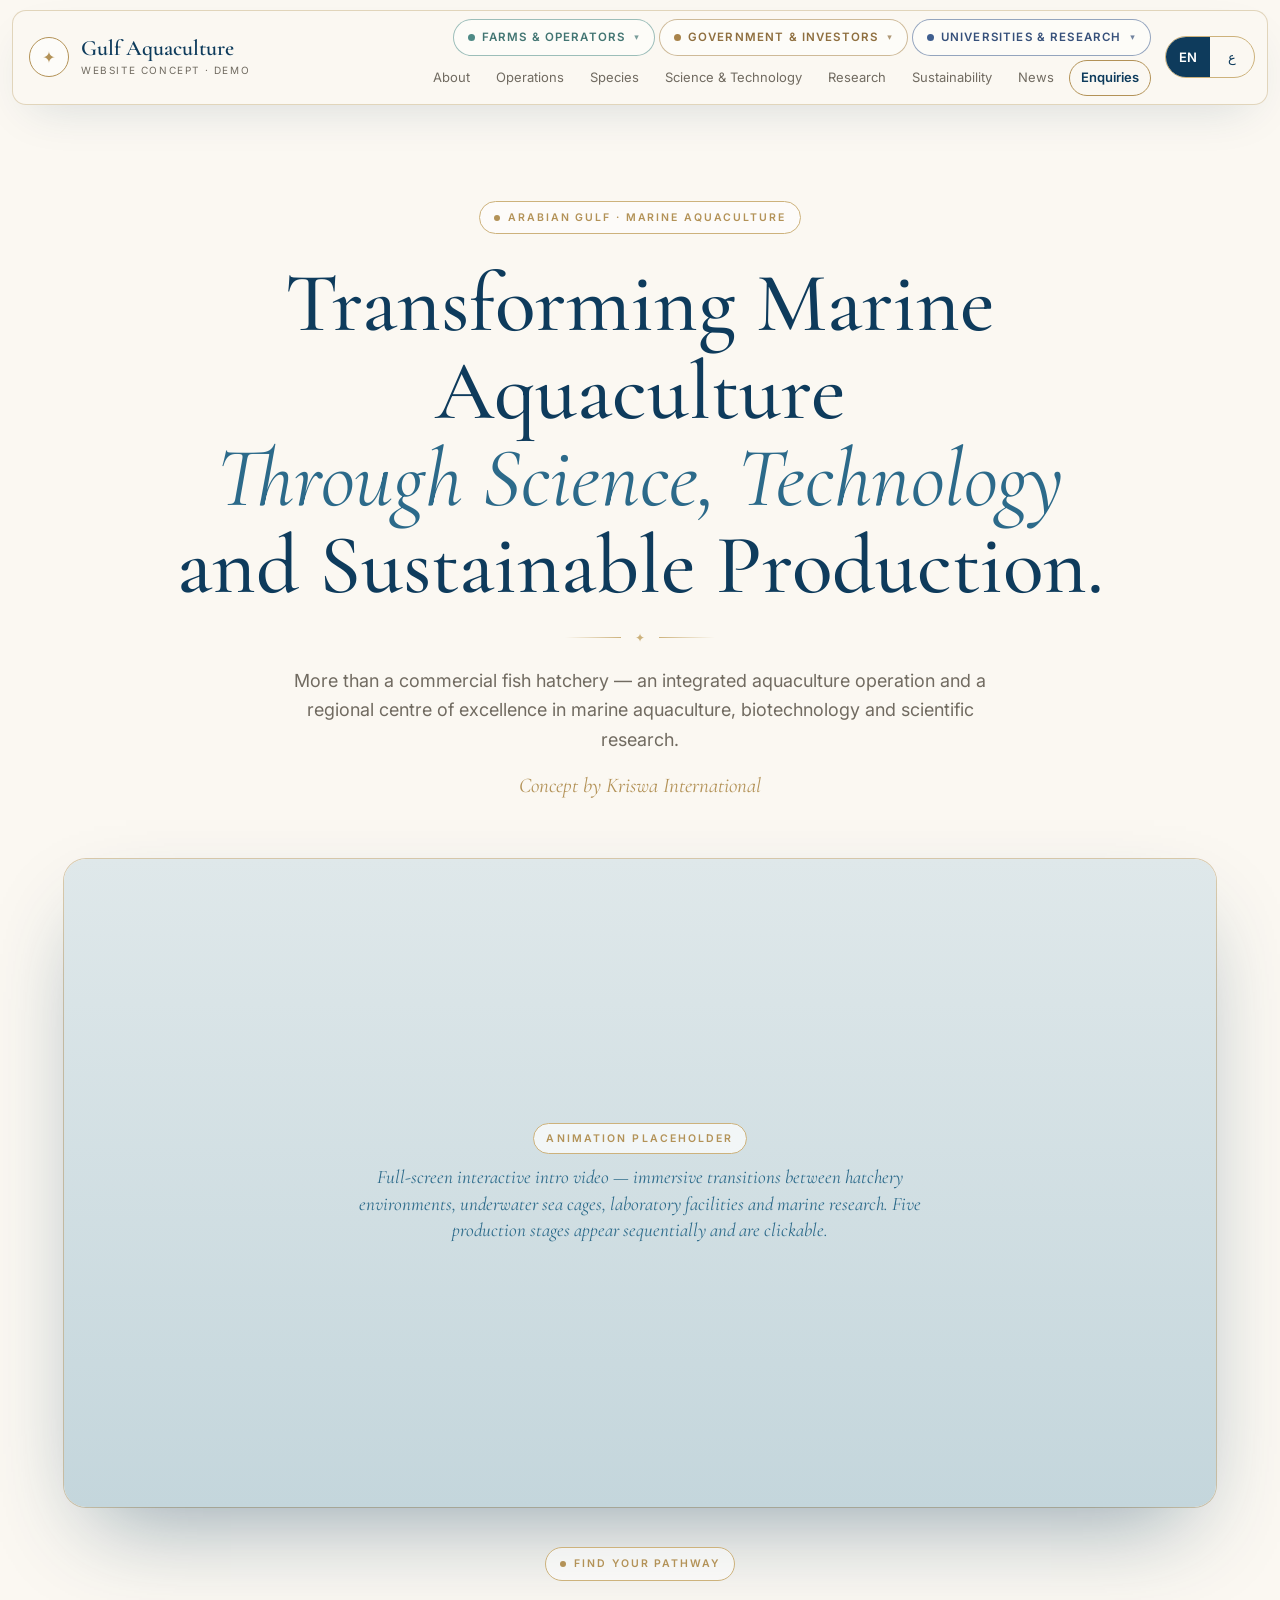
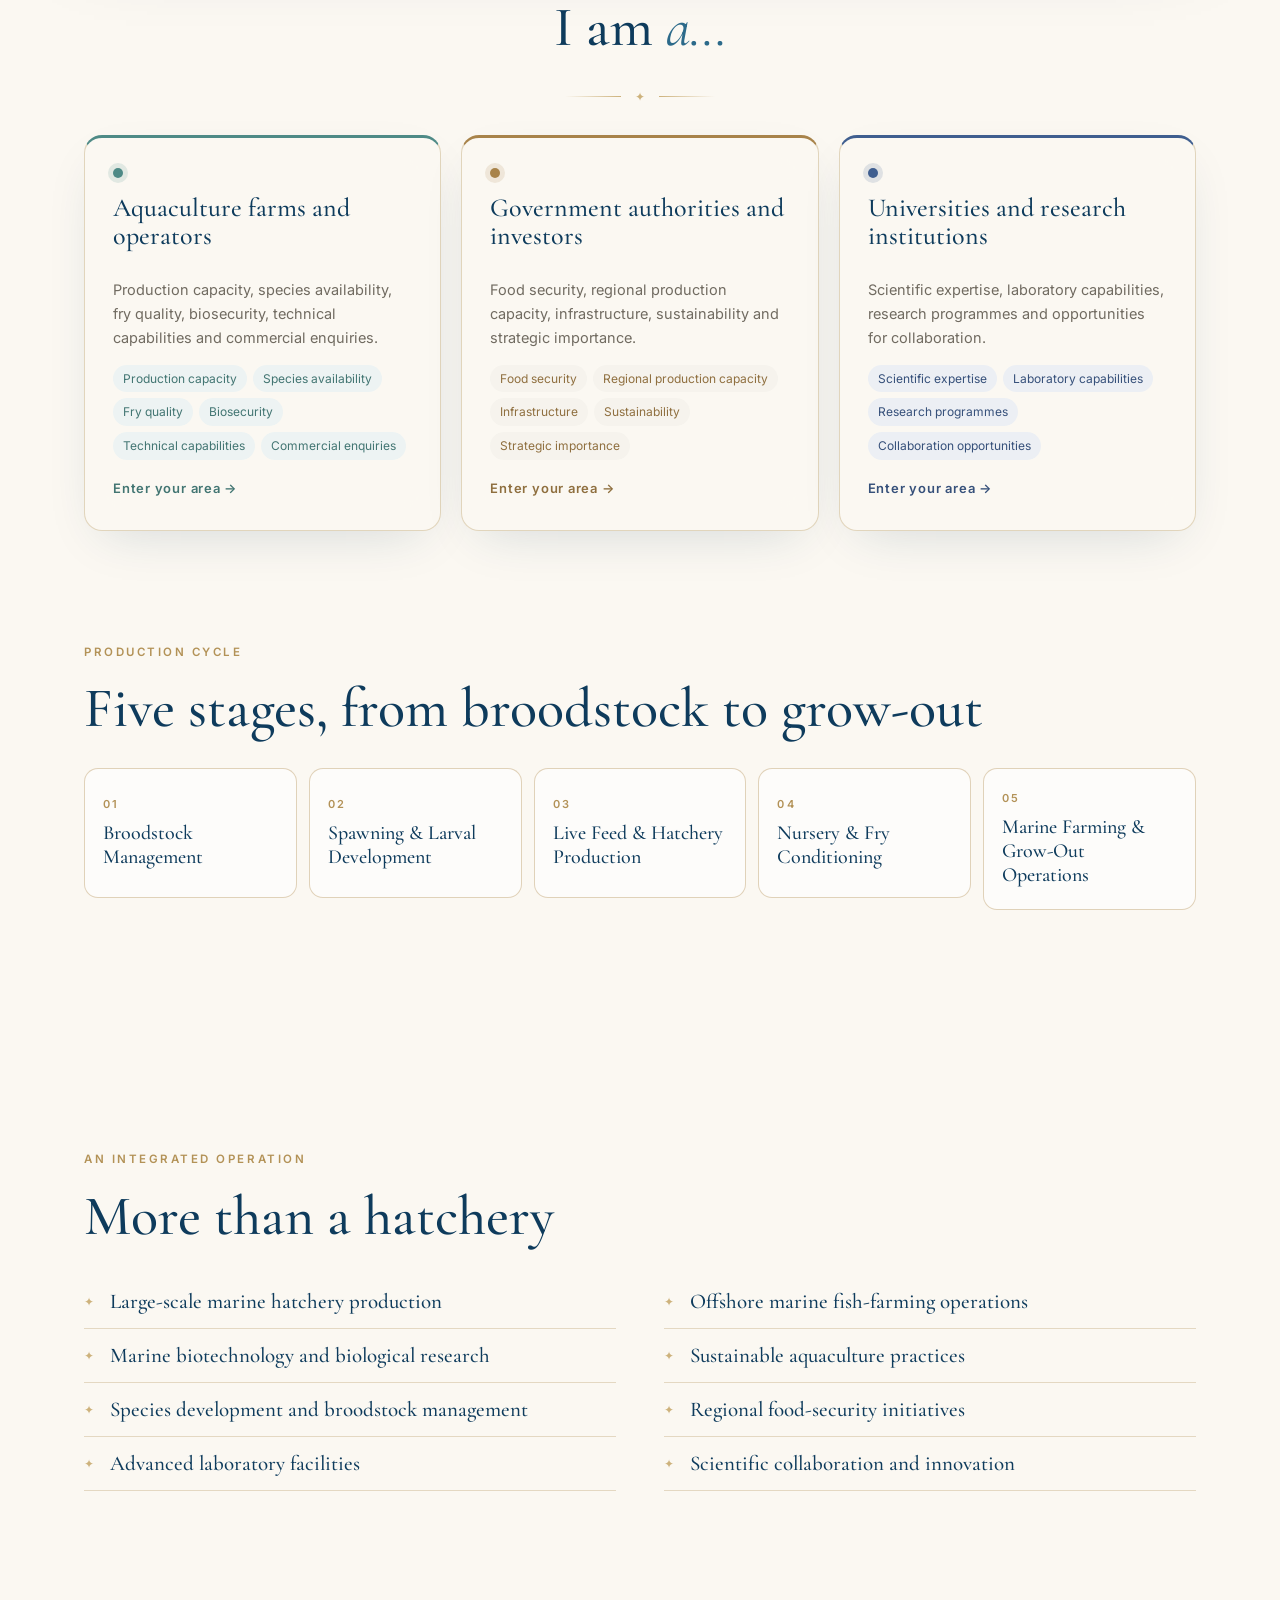
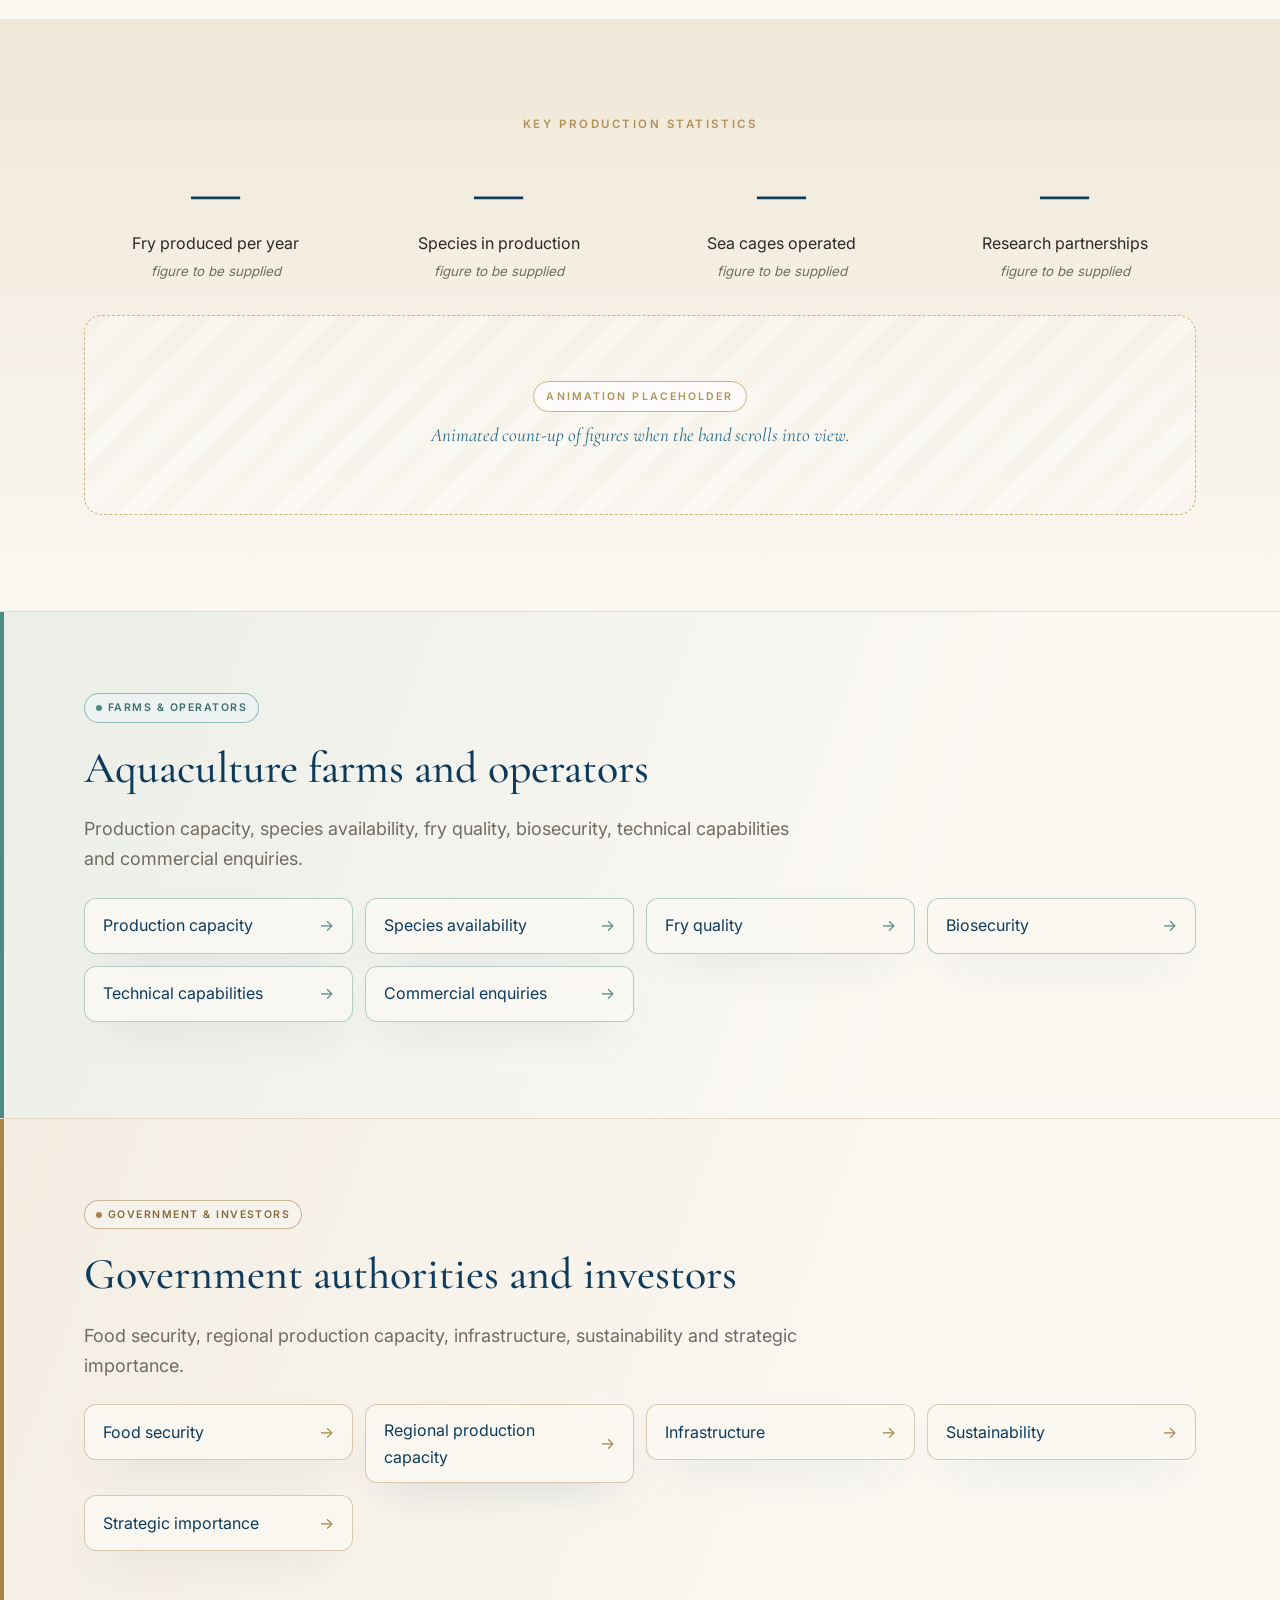
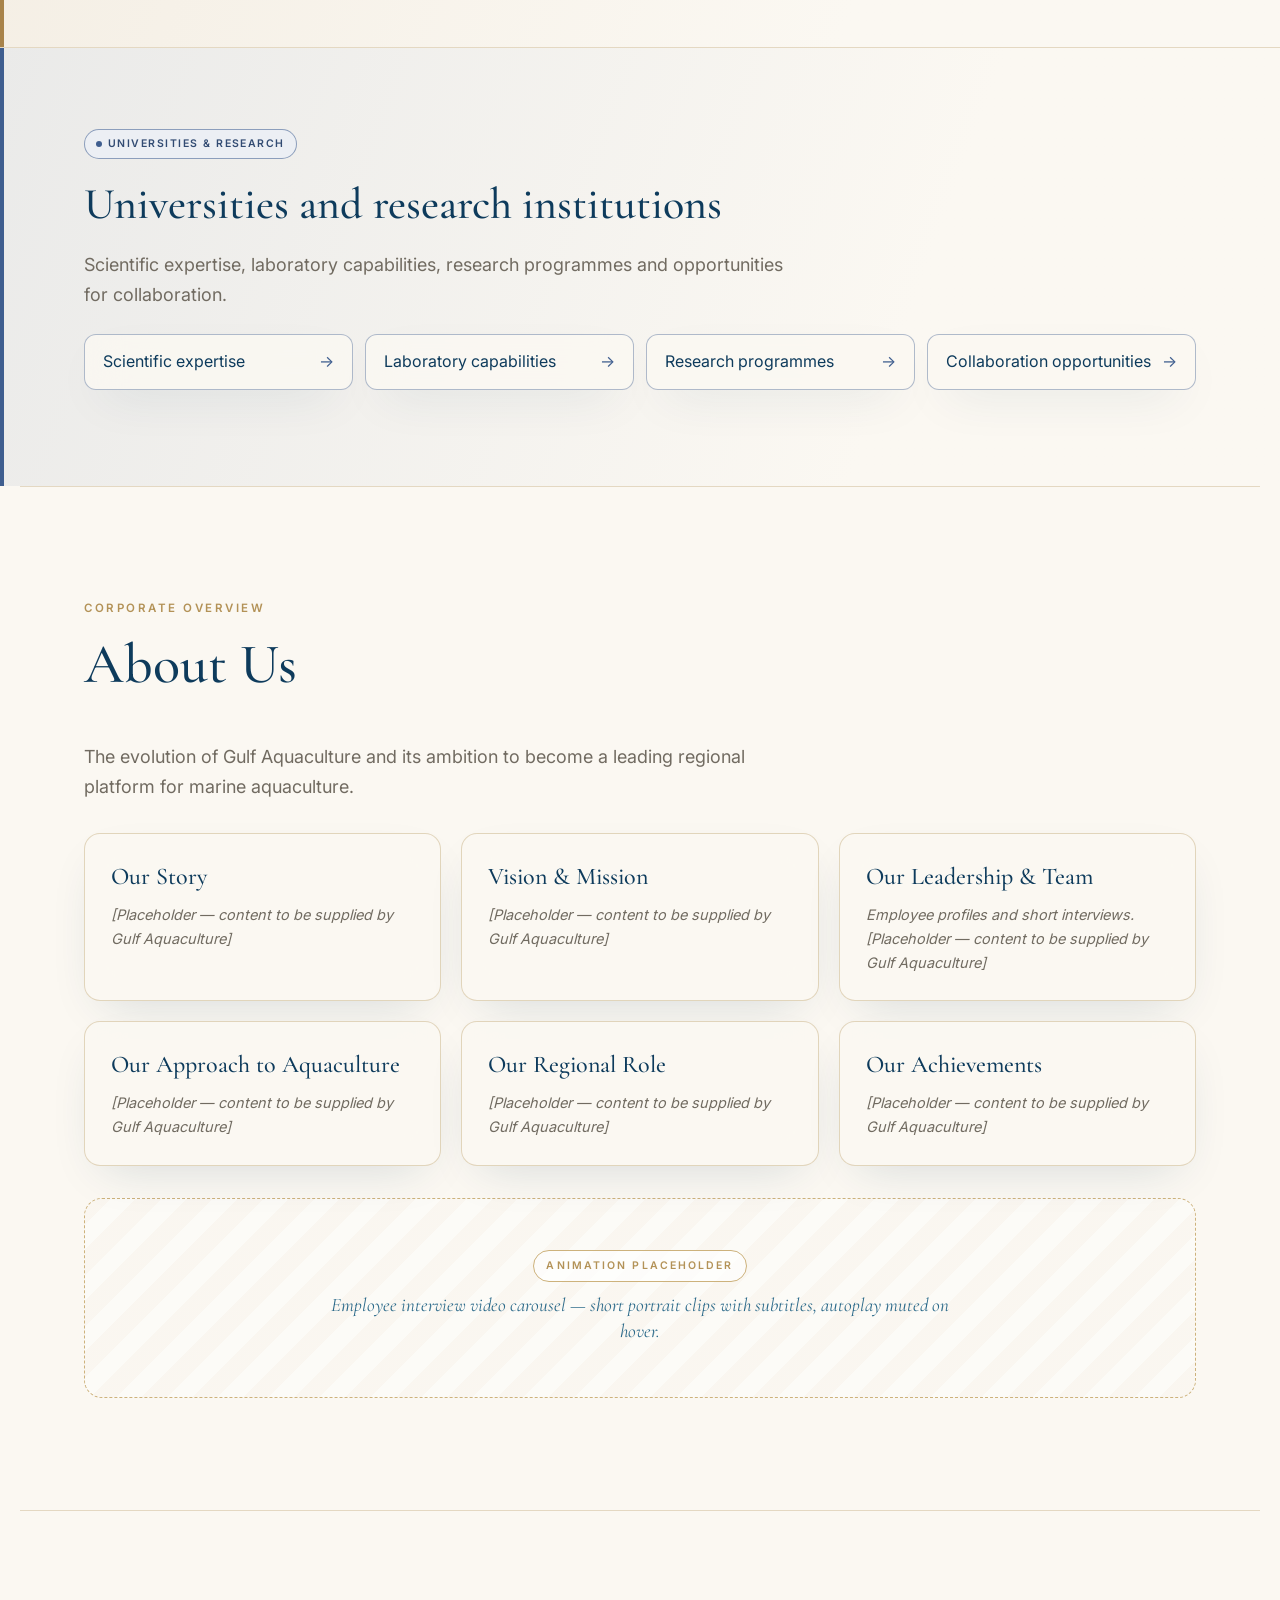
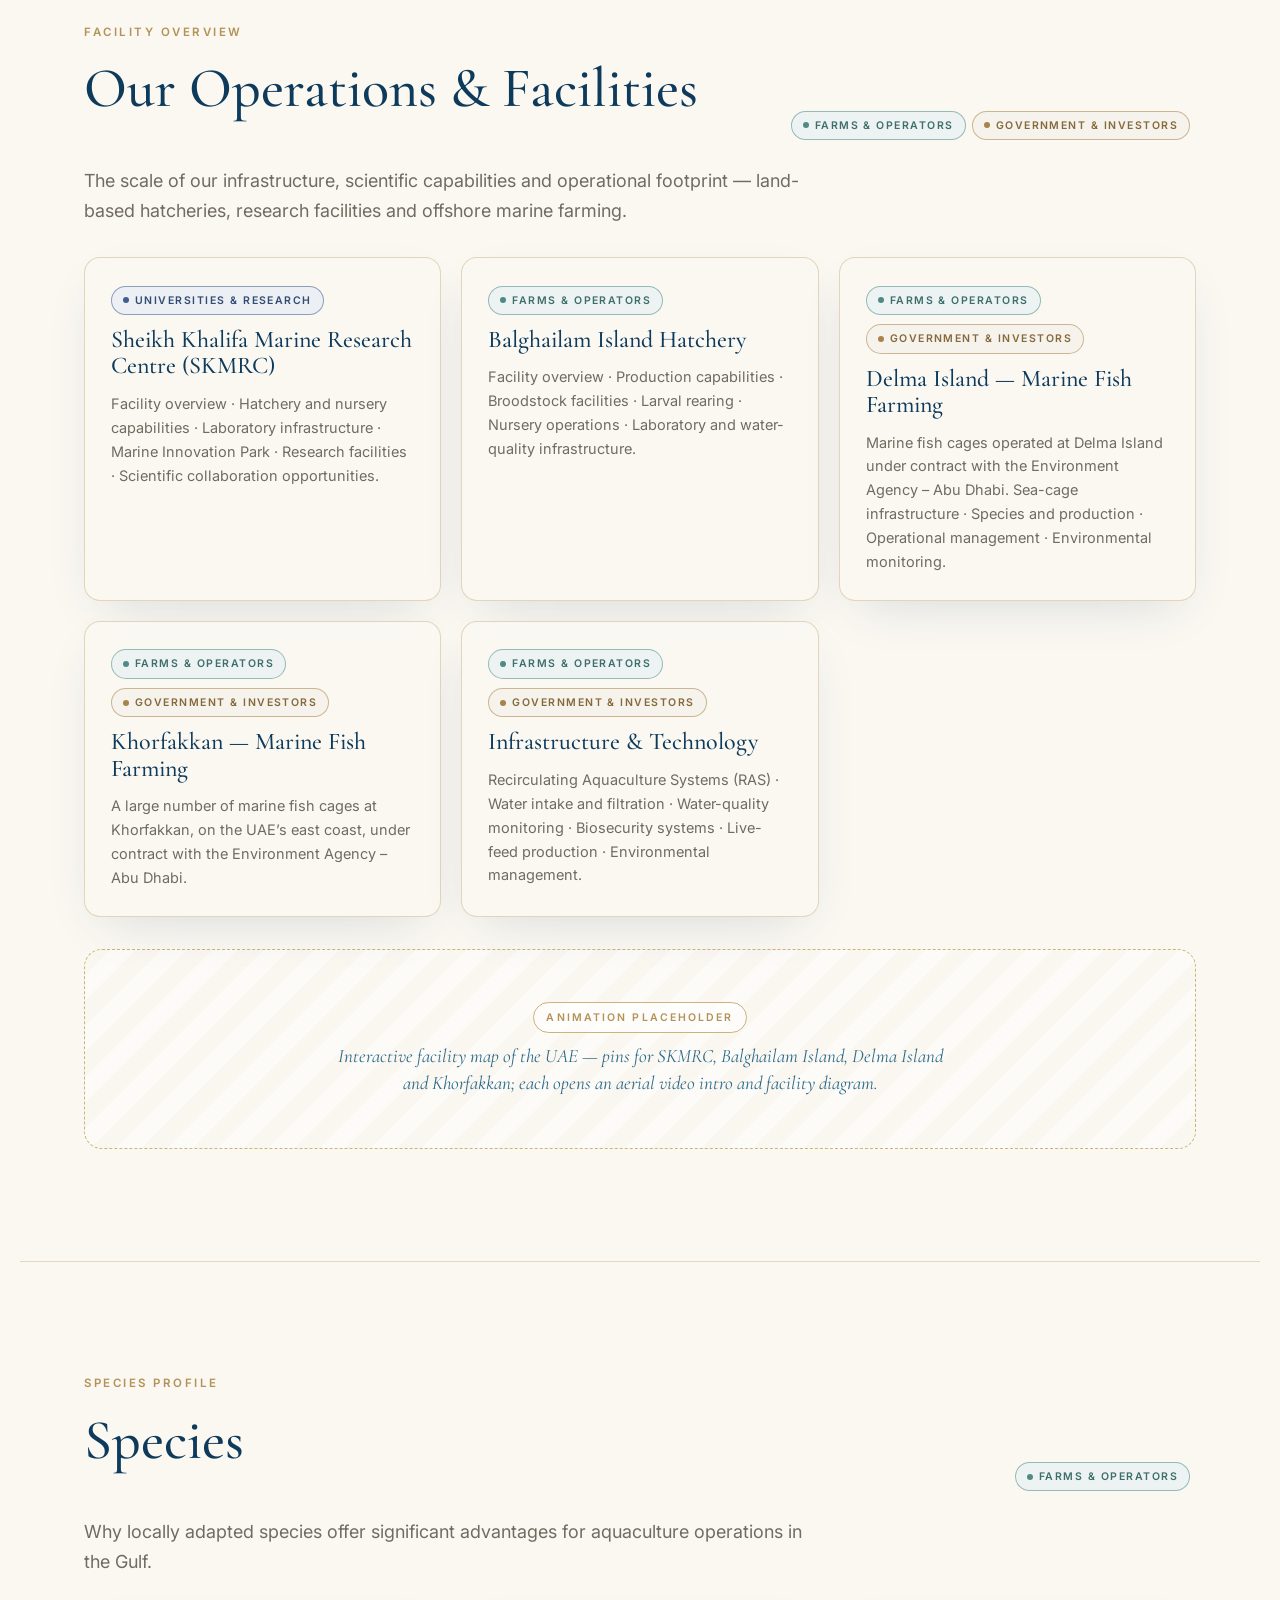
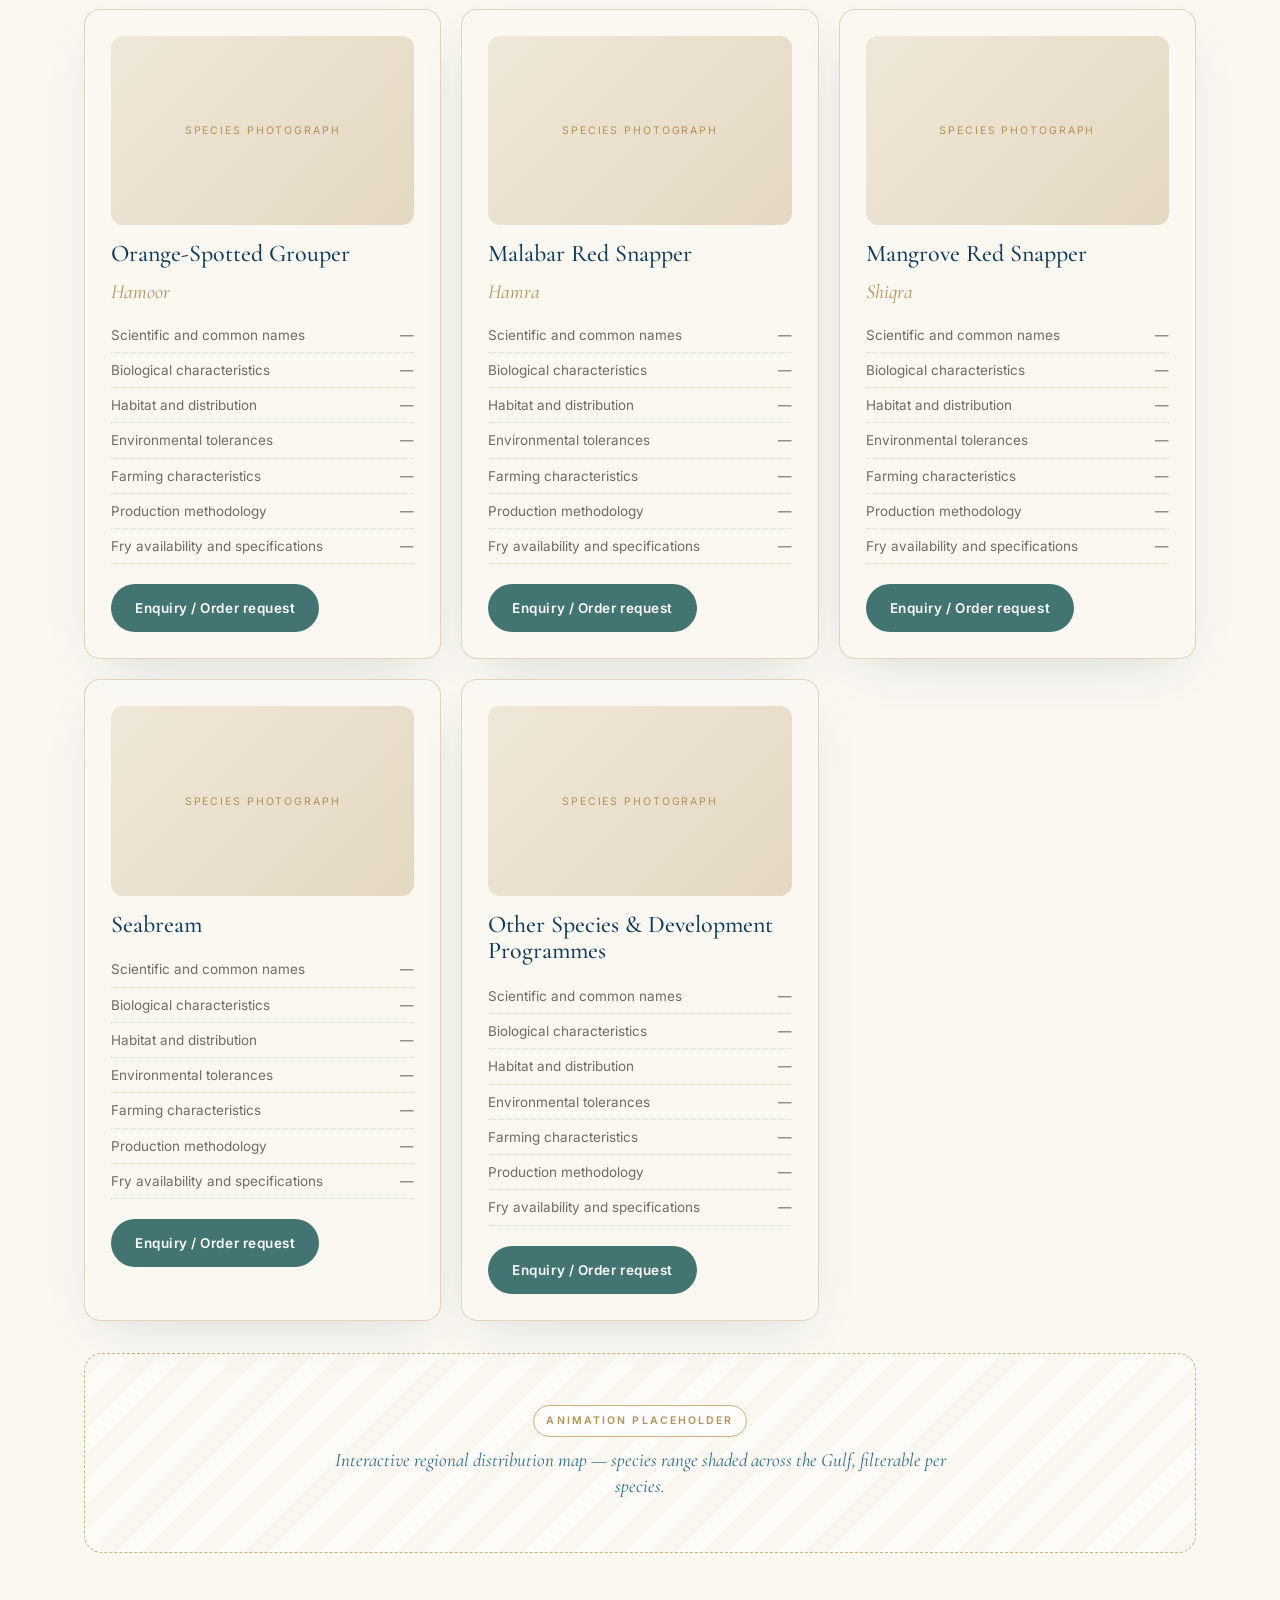
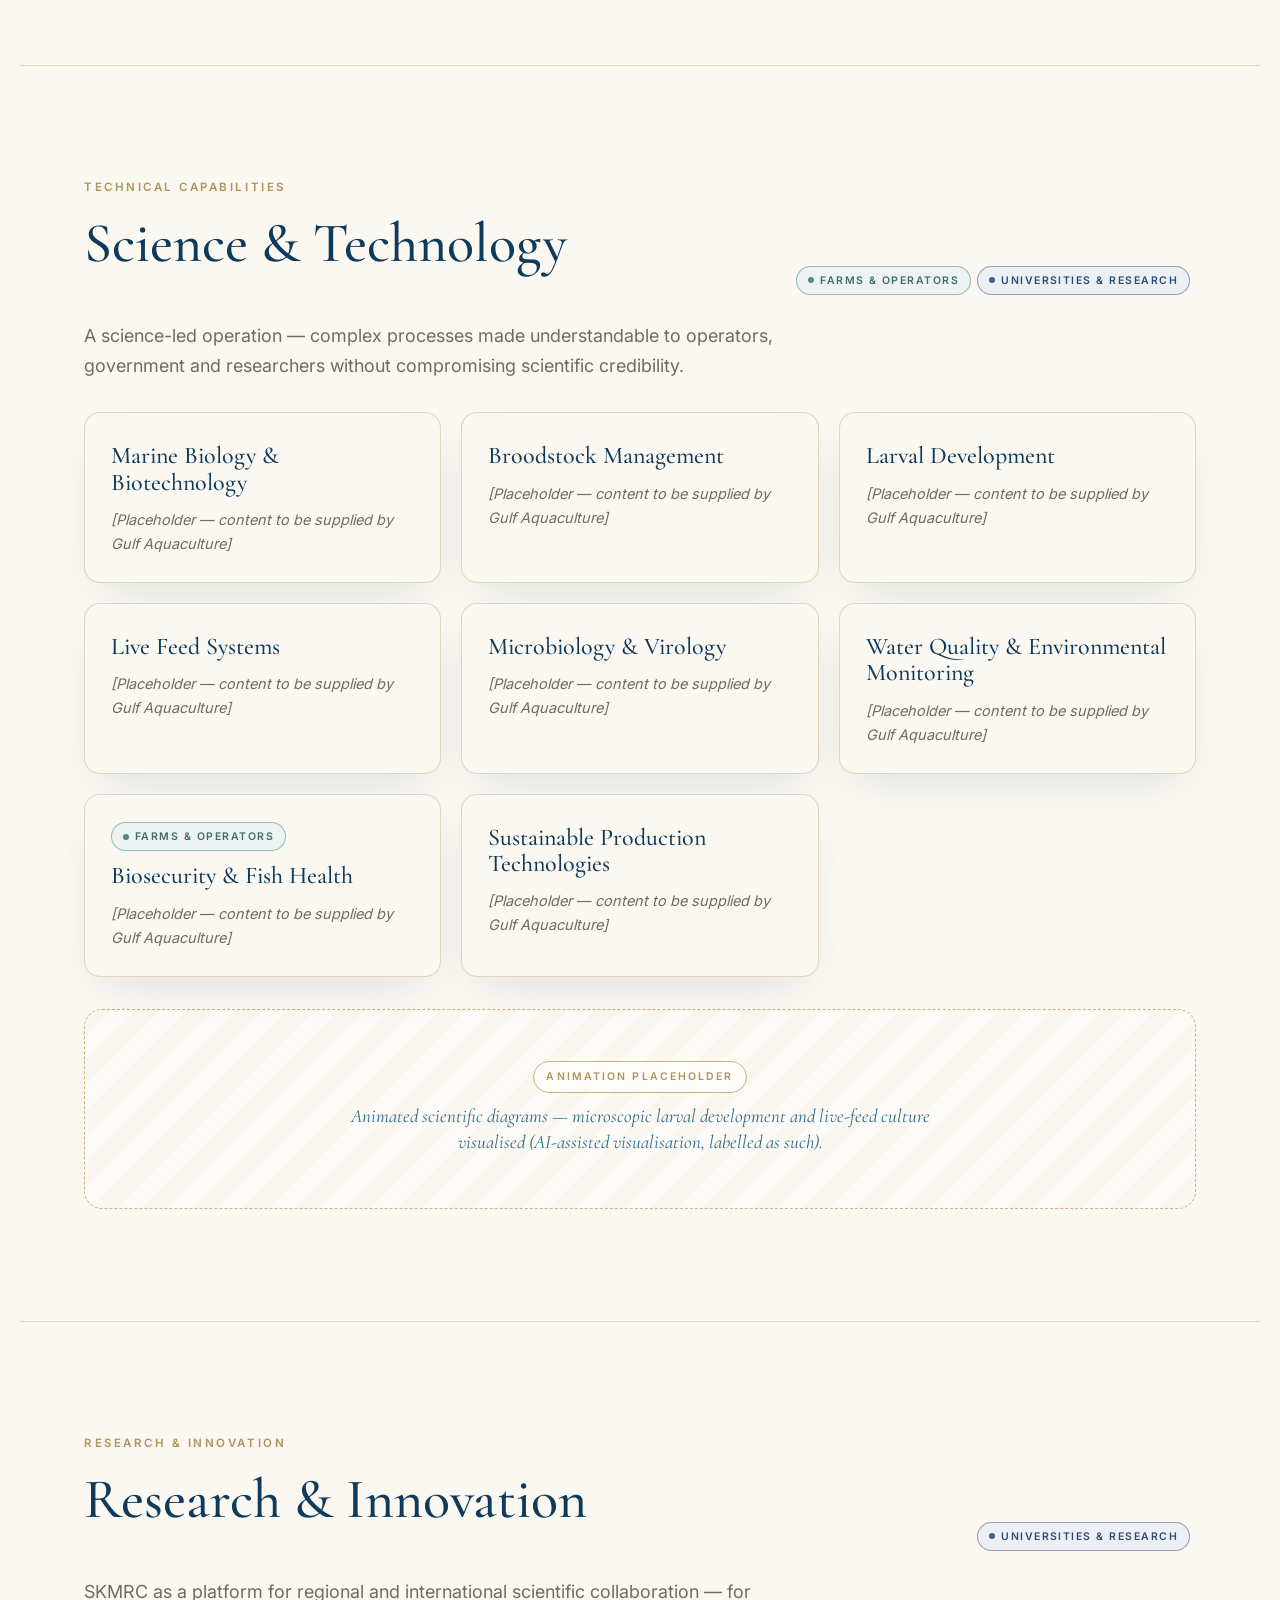
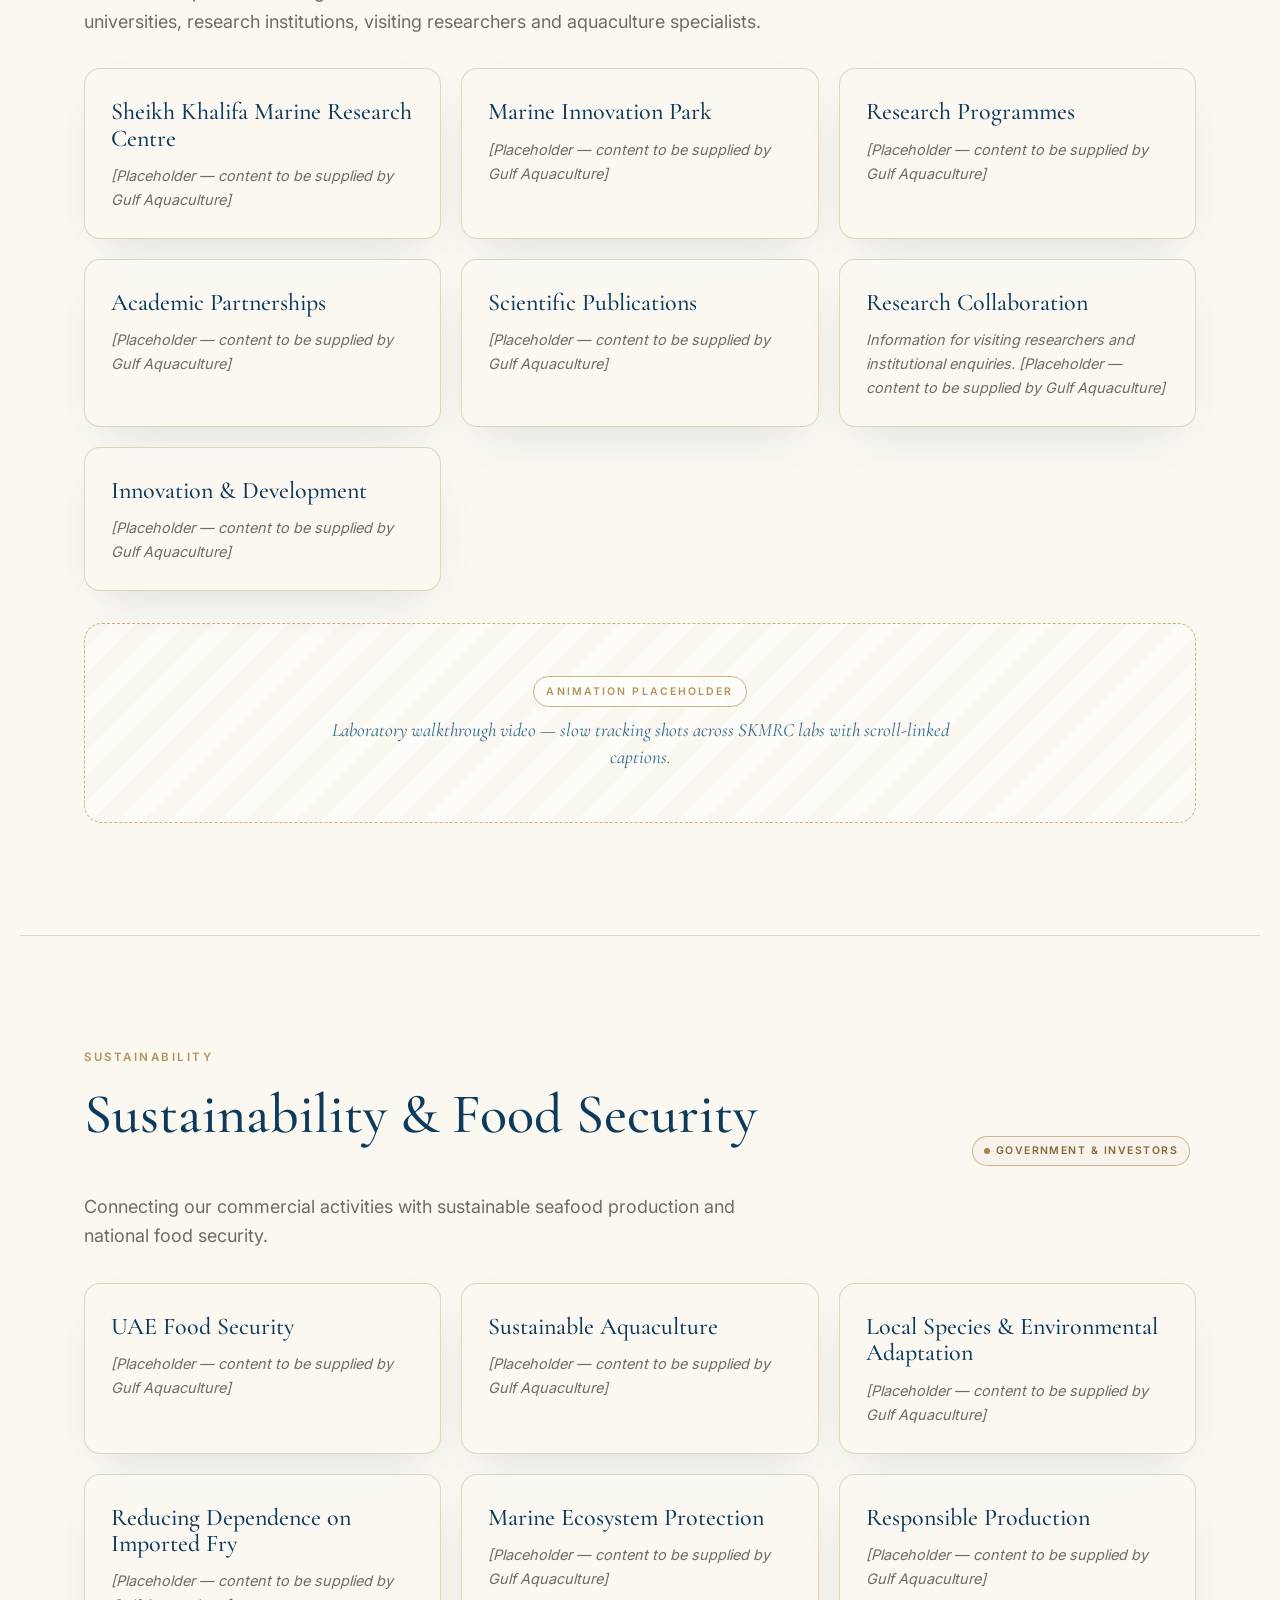
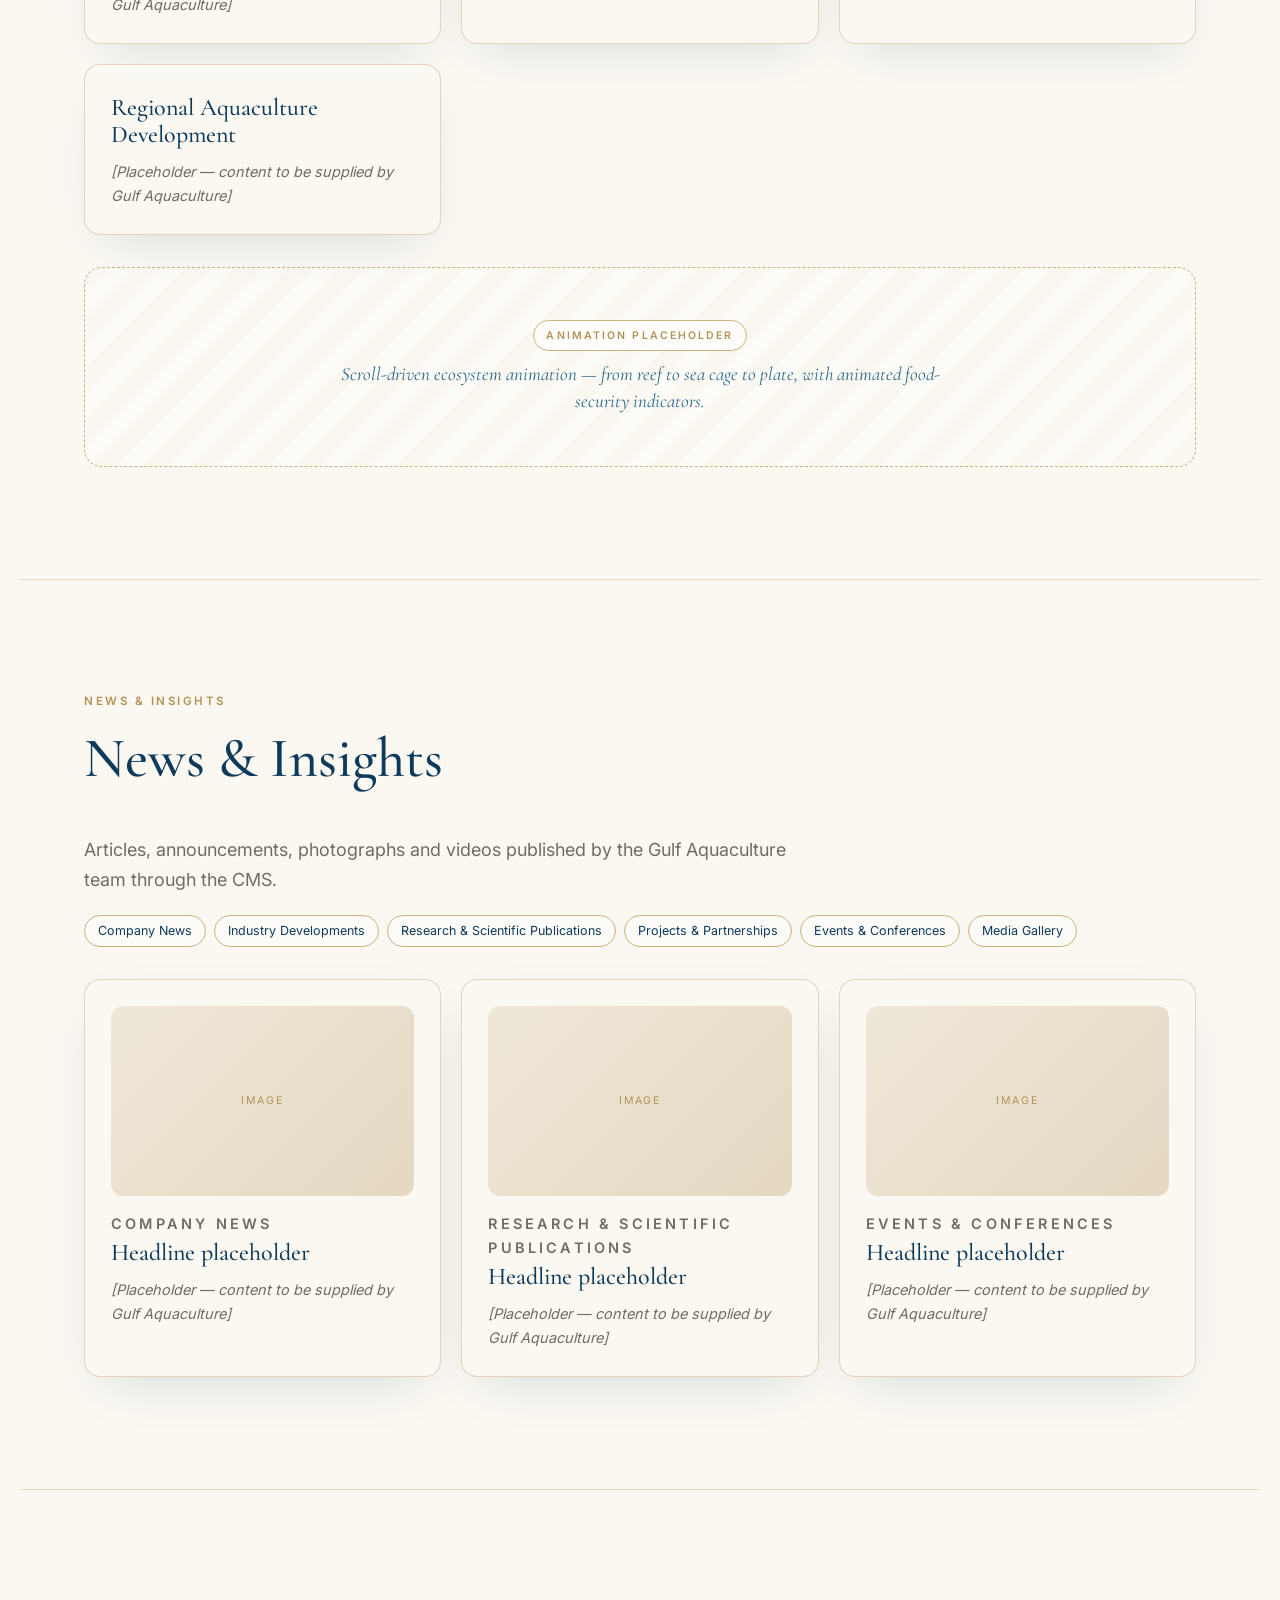
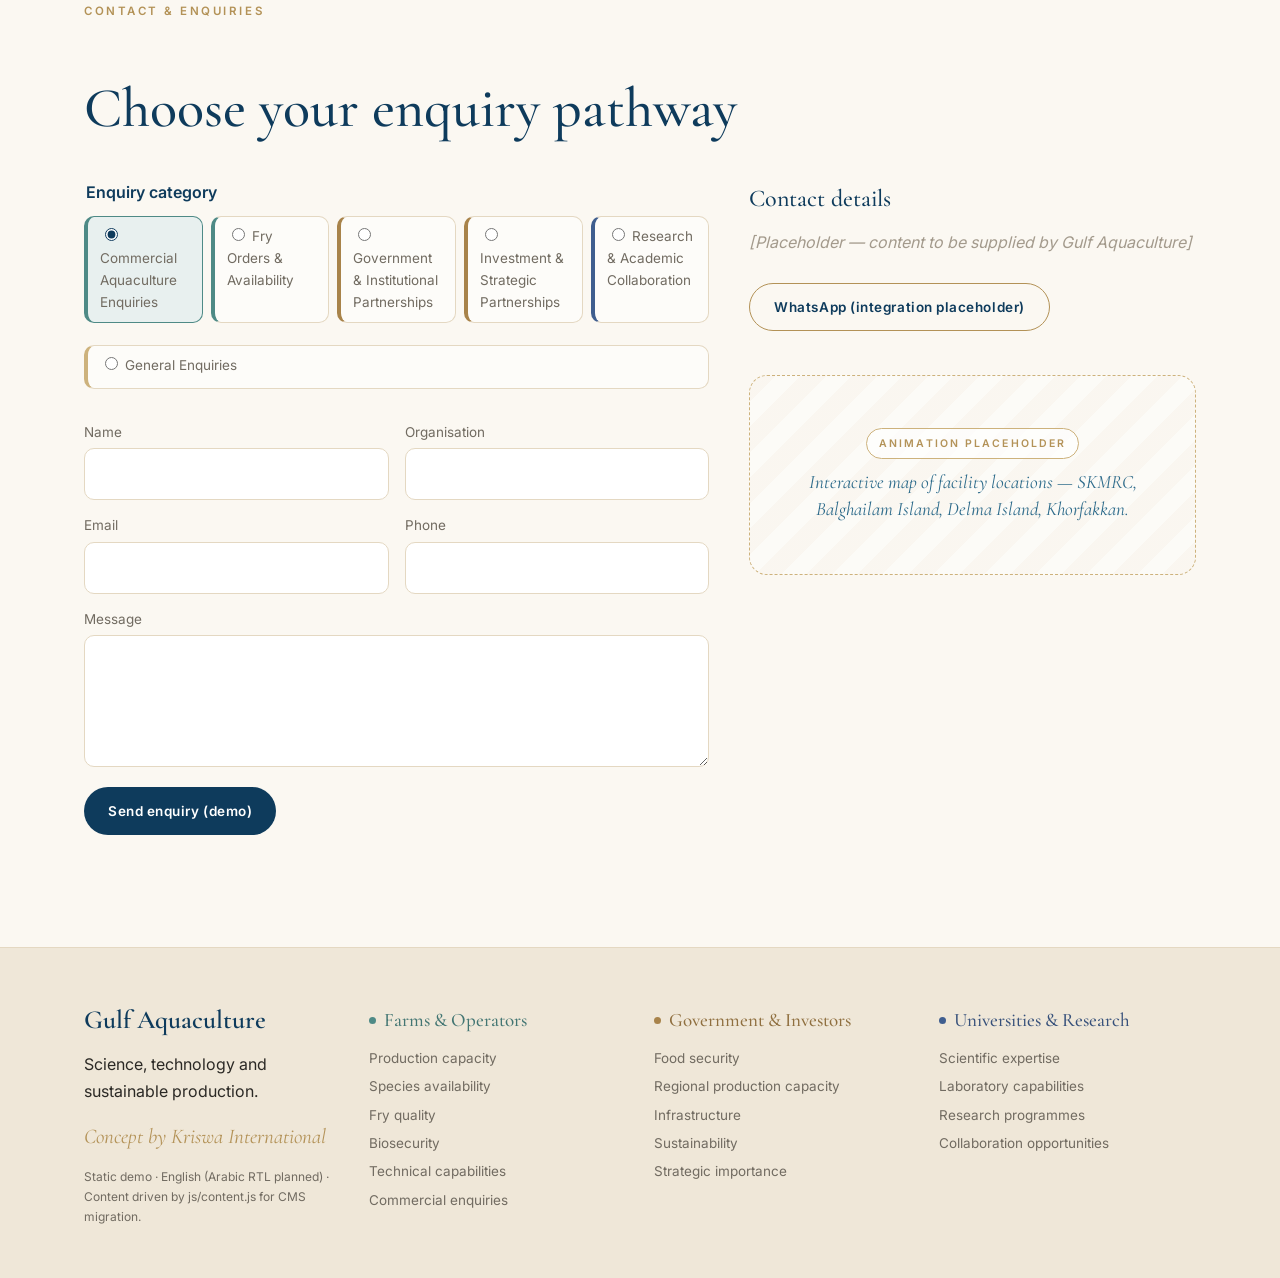
==== index.html @ c696b98f "Initial publish: Gulf Aquaculture audiences website concept demo" ====
<!DOCTYPE html>
<html lang="en">
<head>
<meta charset="utf-8"><meta name="viewport" content="width=device-width,initial-scale=1,viewport-fit=cover"><meta name="theme-color" content="#FBF8F2">
<title>Gulf Aquaculture — Science, Technology & Sustainable Production (Demo)</title>
<meta name="description" content="Gulf Aquaculture: a regional centre of excellence in marine aquaculture, biotechnology and scientific research.">
<link rel="stylesheet" href="css/style.css">
</head>
<body>
<a class="skip" href="#main">Skip to content</a>
<header class="site-header" id="top">
  <div class="bar">
    <a class="brand" href="#home" aria-label="Gulf Aquaculture home"><span class="mark" aria-hidden="true">✦</span><span><b>Gulf Aquaculture</b><small>Website concept · Demo</small></span></a>
    <div class="lang" role="group" aria-label="Language (placeholder)"><button type="button" aria-pressed="true">EN</button><button type="button" aria-pressed="false" title="Arabic RTL — placeholder" lang="ar">ع</button></div>
    <button class="burger" aria-expanded="false" aria-controls="nav" aria-label="Open menu"><span></span><span></span><span></span></button>
    <nav id="nav" class="nav" aria-label="Main"></nav>
  </div>
</header>
<main id="main"></main>
<footer class="site-footer" id="footer"></footer>
<script src="js/content.js"></script>
<script src="js/main.js"></script>
</body>
</html>
---- css/style.css ----
/* Design system aligned with the Kriswa International luxury concept (ivory glass + champagne gold). Fonts: OFL, local. */
@font-face{font-family:'Cormorant Garamond';src:url(../fonts/Cormorant.ttf) format('truetype');font-weight:300 700;font-display:swap}
@font-face{font-family:'Cormorant Garamond';src:url(../fonts/Cormorant-Italic.ttf) format('truetype');font-weight:300 700;font-style:italic;font-display:swap}
@font-face{font-family:'Inter';src:url(../fonts/Inter.ttf) format('truetype');font-weight:100 900;font-display:swap}
:root{--ivory:#FBF8F2;--sand:#EFE7D8;--sand2:#E4D8C2;--gold:#B39257;--gold2:#CDB27C;--blue:#0E3B5C;--blue2:#2C6A8A;--ink:#2B2925;--muted:#716B61;
/* audience palette */--operators:#4E8A86;--government:#A8834A;--research:#3F5E8F;
--sl:env(safe-area-inset-left,0px);--sr:env(safe-area-inset-right,0px);--st:env(safe-area-inset-top,0px);--sb:env(safe-area-inset-bottom,0px);--gut:clamp(20px,5vw,64px);
--serif:'Cormorant Garamond',Georgia,serif}
*{box-sizing:border-box}html{-webkit-text-size-adjust:100%;scroll-behavior:smooth;scroll-padding-top:110px;background:var(--ivory)}
body{margin:0;font:400 16px/1.65 Inter,system-ui,sans-serif;color:var(--ink);background:var(--ivory);-webkit-font-smoothing:antialiased;overflow-x:hidden;
background-image:radial-gradient(1200px 600px at 85% -10%,rgba(205,178,124,.18),transparent 60%),radial-gradient(900px 500px at -10% 30%,rgba(44,106,138,.07),transparent 60%)}
body.lock{overflow:hidden}
h1,h2,h3,h4{font-family:var(--serif);font-weight:500;color:var(--blue);line-height:1.1;margin:.3em 0 .5em}
h2{font-size:clamp(34px,4.6vw,56px)}h2 em,h1 em{font-style:italic;font-weight:400;color:var(--blue2)}h3{font-size:24px}
a{color:inherit;-webkit-tap-highlight-color:rgba(179,146,87,.15)}
.wrap{max-width:1240px;margin:0 auto;padding-left:calc(var(--gut) + var(--sl));padding-right:calc(var(--gut) + var(--sr))}
.block{padding-top:clamp(64px,9vw,112px);padding-bottom:clamp(64px,9vw,112px)}
.skip{position:absolute;left:-999px}.skip:focus{left:12px;top:12px;z-index:99;background:#fff;padding:8px}
:focus-visible{outline:2px solid var(--gold);outline-offset:3px}
.eyebrow{font-size:11.5px;letter-spacing:.22em;text-transform:uppercase;color:var(--gold);font-weight:600;margin:0}
.tag{display:inline-flex;align-items:center;gap:8px;font-size:10.5px;letter-spacing:.18em;text-transform:uppercase;padding:7px 14px;border-radius:20px;border:1px solid var(--gold2);color:var(--gold);background:rgba(255,255,255,.55);font-weight:600}
.tag i{width:6px;height:6px;border-radius:50%;background:var(--gold)}
.rule{display:flex;align-items:center;gap:14px;justify-content:center;color:var(--gold2);font-size:12px;margin:6px 0 18px}
.rule:before,.rule:after{content:"";height:1px;width:56px;background:linear-gradient(90deg,transparent,var(--gold2))}.rule:after{transform:scaleX(-1)}
.lead{font-size:clamp(15.5px,1.6vw,18px);max-width:720px;color:var(--muted)}
.byline{font-family:var(--serif);font-style:italic;font-size:21px;color:var(--gold);margin:14px 0 0}
.glass,.card,.aud-card,.hub-links a,.site-header .bar{background:rgba(251,248,242,.84);backdrop-filter:blur(18px) saturate(1.1);-webkit-backdrop-filter:blur(18px) saturate(1.1);border:1px solid rgba(179,146,87,.35);box-shadow:0 18px 50px -20px rgba(14,59,92,.18)}
/* audience colour hooks */
.a-operators{--c:var(--operators)}.a-production{--c:var(--production)}.a-government{--c:var(--government)}.a-strategy{--c:var(--strategy)}.a-research{--c:var(--research)}.a-science{--c:var(--science)}
.badge{display:inline-flex;align-items:center;gap:6px;font-size:10.5px;letter-spacing:.14em;text-transform:uppercase;font-weight:600;padding:5px 11px;border-radius:99px;background:color-mix(in srgb,var(--c) 10%,#fff);color:color-mix(in srgb,var(--c) 80%,#000);border:1px solid color-mix(in srgb,var(--c) 55%,transparent);margin:0 6px 8px 0}
.badge:before{content:"";width:6px;height:6px;border-radius:50%;background:var(--c)}
/* header */
.site-header{position:sticky;top:0;z-index:50;padding-top:calc(10px + var(--st));padding-left:calc(12px + var(--sl));padding-right:calc(12px + var(--sr))}
.bar{display:flex;align-items:center;gap:14px;max-width:1400px;margin:auto;padding:8px 12px 8px 16px;border-radius:14px}
.brand{display:flex;align-items:center;gap:12px;text-decoration:none;min-height:44px;margin-right:auto}
.mark{width:40px;height:40px;border-radius:50%;border:1.2px solid var(--gold);display:grid;place-items:center;color:var(--gold);background:rgba(255,255,255,.5);flex:none}
.brand b{display:block;font:600 22px/1 var(--serif);color:var(--blue);white-space:nowrap}.brand small{display:block;white-space:nowrap;font-size:10px;letter-spacing:.16em;text-transform:uppercase;color:var(--muted);margin-top:3px}
.lang{display:flex;flex:none;border:1px solid var(--gold2);border-radius:24px;overflow:hidden;font-size:13px;order:3}
.lang button{flex:none;font:inherit;border:0;background:none;cursor:pointer;color:var(--blue);min-width:44px;min-height:40px}.lang button[aria-pressed=true]{background:var(--blue);color:#fff;font-weight:600}
.nav{display:flex;flex-direction:column;align-items:flex-end;gap:4px;order:2}.nav ul{list-style:none;margin:0;padding:0;display:flex;gap:4px;flex-wrap:wrap;justify-content:flex-end}
.nav-main a{display:inline-flex;align-items:center;min-height:36px;padding:0 11px;font-size:13px;color:var(--muted);text-decoration:none;border-radius:20px}
.nav-main .cta{border:1px solid var(--gold);color:var(--blue);font-weight:600}
.aud-link{display:inline-flex;align-items:center;gap:7px;text-decoration:none;font-size:10.5px;letter-spacing:.1em;text-transform:uppercase;font-weight:600;padding:6px 11px;border-radius:99px;border:1px solid color-mix(in srgb,var(--c) 55%,transparent);color:color-mix(in srgb,var(--c) 85%,#000);background:rgba(255,255,255,.5)}
.aud-link i,.foot h4 i{width:7px;height:7px;border-radius:50%;background:var(--c);display:inline-block;flex:none}
.burger{display:none;order:4;background:none;border:1px solid var(--gold2);border-radius:50%;width:44px;height:44px;cursor:pointer;padding:0 11px}.burger span{display:block;height:1.5px;background:var(--blue);margin:5px 0}
/* hero */
.hero{text-align:center;padding:clamp(40px,8vw,96px) 0 clamp(20px,4vw,40px)}.hero-inner{max-width:1100px;margin:auto;padding:0 calc(var(--gut) + var(--sr)) 0 calc(var(--gut) + var(--sl))}
.hero h1{font-size:clamp(40px,6.6vw,84px);line-height:1.04;margin:26px 0 18px}.hero h1 em{display:block}.hero .lead{margin:0 auto}
.hero>.ph{max-width:1180px;margin:clamp(32px,5vw,56px) auto 0;aspect-ratio:16/9;min-height:0;border-radius:22px;background:linear-gradient(180deg,#dfe8ea,#c4d6dc);box-shadow:0 40px 90px -30px rgba(14,59,92,.45),0 0 0 1px rgba(179,146,87,.45);border:0;width:calc(100% - 2*var(--gut))}
/* placeholders */
.ph{display:flex;flex-direction:column;align-items:center;justify-content:center;text-align:center;gap:10px;border:1px dashed var(--gold2);border-radius:18px;padding:28px;margin:32px 0 0;min-height:200px;color:var(--blue2);background:repeating-linear-gradient(135deg,rgba(205,178,124,.06) 0 18px,transparent 18px 36px),rgba(255,255,255,.4)}
.ph-tag{font-size:10.5px;font-weight:600;letter-spacing:.2em;color:var(--gold);border:1px solid var(--gold2);background:rgba(255,255,255,.7);padding:6px 12px;border-radius:99px}.ph p{max-width:620px;margin:0;font:italic 19px/1.4 var(--serif)}
.img-ph{aspect-ratio:16/10;border-radius:12px;background:linear-gradient(135deg,var(--sand),var(--sand2));display:grid;place-items:center;font-size:10.5px;letter-spacing:.18em;text-transform:uppercase;color:var(--gold);margin-bottom:16px}
.is-ph{color:#a39a8c;font-style:italic}
/* selector */
.selector{text-align:center}.aud-grid{display:grid;grid-template-columns:repeat(3,1fr);gap:20px;margin-top:28px;text-align:left}
.aud-card{display:flex;flex-direction:column;text-decoration:none;padding:30px 28px;border-radius:18px;border-top:3px solid var(--c);transition:transform .35s,box-shadow .35s}
.aud-card .dot{width:10px;height:10px;border-radius:50%;background:var(--c);box-shadow:0 0 0 5px color-mix(in srgb,var(--c) 15%,transparent);margin-bottom:16px}
.aud-card h3{font-size:26px;margin-top:0}.aud-card p{color:var(--muted);font-size:14.5px;flex:1}.aud-card .go{color:color-mix(in srgb,var(--c) 85%,#000);font-weight:600;font-size:13px;letter-spacing:.06em}
/* cycle */
.cycle{list-style:none;padding:0;display:grid;grid-template-columns:repeat(5,1fr);gap:12px}.cycle button{width:100%;text-align:left;font:500 20px/1.2 var(--serif);padding:22px 18px;min-height:130px;background:rgba(255,255,255,.6);color:var(--blue);border:1px solid rgba(179,146,87,.4);border-radius:14px;cursor:pointer}
.cycle button[aria-expanded=true]{background:var(--blue);color:#fff}.num{display:block;font:600 11px Inter,sans-serif;color:var(--gold);letter-spacing:.2em;margin-bottom:10px}.cycle .ph{margin-top:10px;min-height:120px;padding:16px}.cycle .ph p{font-size:16px}
.pillars ul{columns:2;gap:48px;padding:0;list-style:none}.pillars li{break-inside:avoid;padding:14px 0 14px 26px;position:relative;border-bottom:1px solid var(--sand2);font:500 21px var(--serif);color:var(--blue)}.pillars li:before{content:"✦";position:absolute;left:0;color:var(--gold2);font-size:12px;top:20px}
/* stats */
.stats{background:linear-gradient(180deg,var(--sand),var(--ivory));padding:clamp(56px,8vw,96px) 0;text-align:center}.stat-grid{display:grid;grid-template-columns:repeat(4,1fr);gap:20px;margin-top:24px}
.stat-grid strong{font:500 64px/1 var(--serif);display:block;color:var(--blue)}.stat-grid span{display:block;color:var(--ink);margin-top:8px}.stat-grid small{color:var(--muted);font-style:italic}
/* audience hubs */
.aud-hub{padding:clamp(48px,7vw,80px) 0;background:linear-gradient(110deg,color-mix(in srgb,var(--c) 9%,var(--ivory)),var(--ivory) 70%);border-top:1px solid var(--sand2);position:relative}
.aud-hub:before{content:"";position:absolute;left:var(--sl);top:0;bottom:0;width:4px;background:var(--c)}.aud-hub h2{font-size:clamp(28px,3.6vw,44px);max-width:900px}
.hub-links{list-style:none;padding:0;display:grid;grid-template-columns:repeat(auto-fit,minmax(230px,1fr));gap:12px;margin-top:24px}
.hub-links a{display:flex;justify-content:space-between;align-items:center;min-height:56px;padding:12px 18px;border-radius:12px;text-decoration:none;color:var(--blue);border-color:color-mix(in srgb,var(--c) 40%,transparent)}.hub-links span{color:var(--c)}
/* sections */
.sec{border-top:1px solid var(--sand2)}.sec-head{display:flex;justify-content:space-between;align-items:flex-end;gap:16px;flex-wrap:wrap}
.cards{display:grid;grid-template-columns:repeat(auto-fill,minmax(270px,1fr));gap:20px;margin-top:32px}.card{padding:26px;border-radius:16px}.card h3{margin-top:4px}.card p{font-size:14.5px;margin:0;color:var(--muted)}
.arabic{color:var(--gold)!important;font:italic 20px var(--serif)!important}.fields{list-style:none;padding:0;margin:14px 0 20px;font-size:13.5px}.fields li{display:flex;justify-content:space-between;border-bottom:1px dotted var(--sand2);padding:6px 0;color:var(--muted)}
.btn{display:inline-flex;align-items:center;justify-content:center;min-height:48px;padding:0 24px;border-radius:40px;background:var(--blue);color:#fff;text-decoration:none;border:0;font:600 13.5px Inter,sans-serif;letter-spacing:.04em;cursor:pointer}
.btn.a-operators{background:color-mix(in srgb,var(--c) 85%,#000)}
.tags{display:flex;flex-wrap:wrap;gap:8px;margin-top:20px}.tags span{border:1px solid var(--gold2);color:var(--blue);padding:5px 13px;border-radius:99px;font-size:12.5px;background:rgba(255,255,255,.5)}
/* contact */
#contact{display:grid;grid-template-columns:1.4fr 1fr;gap:40px}#contact>.eyebrow,#contact>h2{grid-column:1/-1;margin-bottom:0}
.enq fieldset{border:0;padding:0;margin:0 0 18px}.enq legend{font-weight:600;margin-bottom:10px;color:var(--blue)}.chips{display:flex;flex-wrap:wrap;gap:8px}
.chip{display:flex;align-items:center;gap:8px;min-height:44px;border:1px solid var(--sand2);border-left:4px solid var(--c,var(--gold2));padding:8px 12px;border-radius:10px;font-size:13.5px;cursor:pointer;background:rgba(255,255,255,.6)}.chip:has(input:checked){background:color-mix(in srgb,var(--c,var(--gold2)) 13%,#fff);border-color:var(--c,var(--gold))}
.chip input{accent-color:var(--blue)}
.enq label{display:block;font-size:13.5px;margin-bottom:14px;flex:1;color:var(--muted)}.enq input:not([type=radio]),.enq textarea{width:100%;margin-top:5px;padding:12px 14px;border:1px solid var(--sand2);border-radius:10px;font:inherit;font-size:16px;background:#fff;color:var(--ink)}
.row{display:flex;gap:16px}.btn.wa{background:transparent;color:var(--blue);border:1px solid var(--gold);margin:12px 0}
/* footer */
.site-footer{background:var(--sand);border-top:1px solid var(--sand2);padding:56px 0 calc(40px + var(--sb))}.foot{display:grid;grid-template-columns:repeat(4,1fr);gap:28px}
.fbrand{font:600 26px var(--serif);color:var(--blue)}.foot ul{list-style:none;padding:0;font-size:13.5px;color:var(--muted)}.foot li{padding:3px 0}.foot a{text-decoration:none}
.foot h4{color:color-mix(in srgb,var(--c) 85%,#000);font-size:19px;display:flex;gap:8px;align-items:center;margin-bottom:6px}.small{font-size:12px;color:var(--muted)}
/* reveal */
.reveal{opacity:0;transform:translateY(18px);transition:opacity .9s ease,transform .9s cubic-bezier(.2,.7,.2,1)}.reveal.in{opacity:1;transform:none}
@media (prefers-reduced-motion:reduce){*{transition:none!important;scroll-behavior:auto!important}.reveal{opacity:1;transform:none}}
/* hover only on real pointers */
@media (hover:hover) and (pointer:fine){.nav-main a:hover{color:var(--blue);background:rgba(179,146,87,.1)}.aud-link:hover{background:var(--c);color:#fff}
.aud-card:hover{transform:translateY(-5px);box-shadow:0 30px 60px -28px color-mix(in srgb,var(--c) 70%,transparent)}.hub-links a:hover{background:var(--c);color:#fff}.hub-links a:hover span{color:#fff}
.cycle button:hover{border-color:var(--gold)}.btn:hover{filter:brightness(1.12)}.foot a:hover{color:var(--blue)}}
/* responsive */
@media (max-width:1180px){.burger{display:block}.nav{position:fixed;inset:0;z-index:-1;background:rgba(251,248,242,.97);backdrop-filter:blur(18px);-webkit-backdrop-filter:blur(18px);
padding:calc(100px + var(--st)) calc(24px + var(--sr)) calc(28px + var(--sb)) calc(24px + var(--sl));align-items:stretch;justify-content:flex-start;gap:24px;opacity:0;visibility:hidden;transition:.3s;overflow:auto}
.nav.open{opacity:1;visibility:visible}.nav ul{flex-direction:column;align-items:stretch}.aud-link{font-size:12px;min-height:48px;padding:0 16px}.nav-main a{font:500 24px var(--serif);color:var(--blue);min-height:48px}.nav-main .cta{justify-content:center;font:600 14px Inter,sans-serif;margin-top:8px}
.site-header .bar{position:relative;z-index:1}.cycle{grid-template-columns:1fr}.cycle button{min-height:0}.stat-grid{grid-template-columns:repeat(2,1fr)}.foot{grid-template-columns:1fr 1fr}.aud-grid{grid-template-columns:1fr 1fr}}
@media (max-width:760px){.aud-grid,#contact,.foot{grid-template-columns:1fr}.pillars ul{columns:1}.row{flex-direction:column;gap:0}.brand small{display:none}.hero>.ph{aspect-ratio:4/5}.stat-grid strong{font-size:48px}}

.dd{position:relative}.caret{font-size:9px;margin-left:2px;opacity:.7}.aud-link{font-size:11.5px;padding:8px 14px}
.sub{position:absolute;top:100%;left:0;min-width:240px;flex-direction:column!important;align-items:stretch!important;gap:0!important;padding:8px!important;margin-top:6px!important;border-radius:12px;background:rgba(251,248,242,.97);border:1px solid color-mix(in srgb,var(--c) 45%,transparent);border-top:3px solid var(--c);box-shadow:0 18px 50px -20px rgba(14,59,92,.3);opacity:0;visibility:hidden;transform:translateY(-4px);transition:.2s;z-index:5}
.sub:before{content:"";position:absolute;left:0;right:0;top:-12px;height:12px}
.dd:focus-within .sub{opacity:1;visibility:visible;transform:none}
.sub a{display:flex;align-items:center;min-height:40px;padding:0 12px;border-radius:8px;text-decoration:none;font-size:13.5px;color:var(--ink)}
.topics{list-style:none;padding:0;margin:0 0 18px;display:flex;flex-wrap:wrap;gap:6px}.topics li{font-size:12px;padding:4px 10px;border-radius:99px;background:color-mix(in srgb,var(--c) 10%,#fff);color:color-mix(in srgb,var(--c) 85%,#000)}
@media (hover:hover) and (pointer:fine){.dd:hover .sub{opacity:1;visibility:visible;transform:none}.sub a:hover{background:color-mix(in srgb,var(--c) 12%,#fff);color:var(--blue)}}
@media (max-width:1180px){.sub{position:static;opacity:1;visibility:visible;transform:none;box-shadow:none;background:transparent;border:0;border-left:2px solid var(--c);border-radius:0;margin:4px 0 10px 18px!important;padding:0 0 0 8px!important;min-width:0}.sub a{min-height:44px;font-size:15px}}
@media (max-width:1180px){.site-header .bar{backdrop-filter:none;-webkit-backdrop-filter:none;background:rgba(251,248,242,.96)}
.nav{z-index:1}.brand,.burger,.lang{position:relative;z-index:2}.nav ul.nav-aud>li{margin-bottom:6px}}
.burger{flex:none}.burger[aria-expanded=true] span:nth-child(2){opacity:0}
@media (max-width:420px){.bar{gap:8px;padding-left:10px}.brand{gap:8px}.brand b{font-size:19px}.mark{width:34px;height:34px}.lang button{min-width:38px;min-height:40px}}
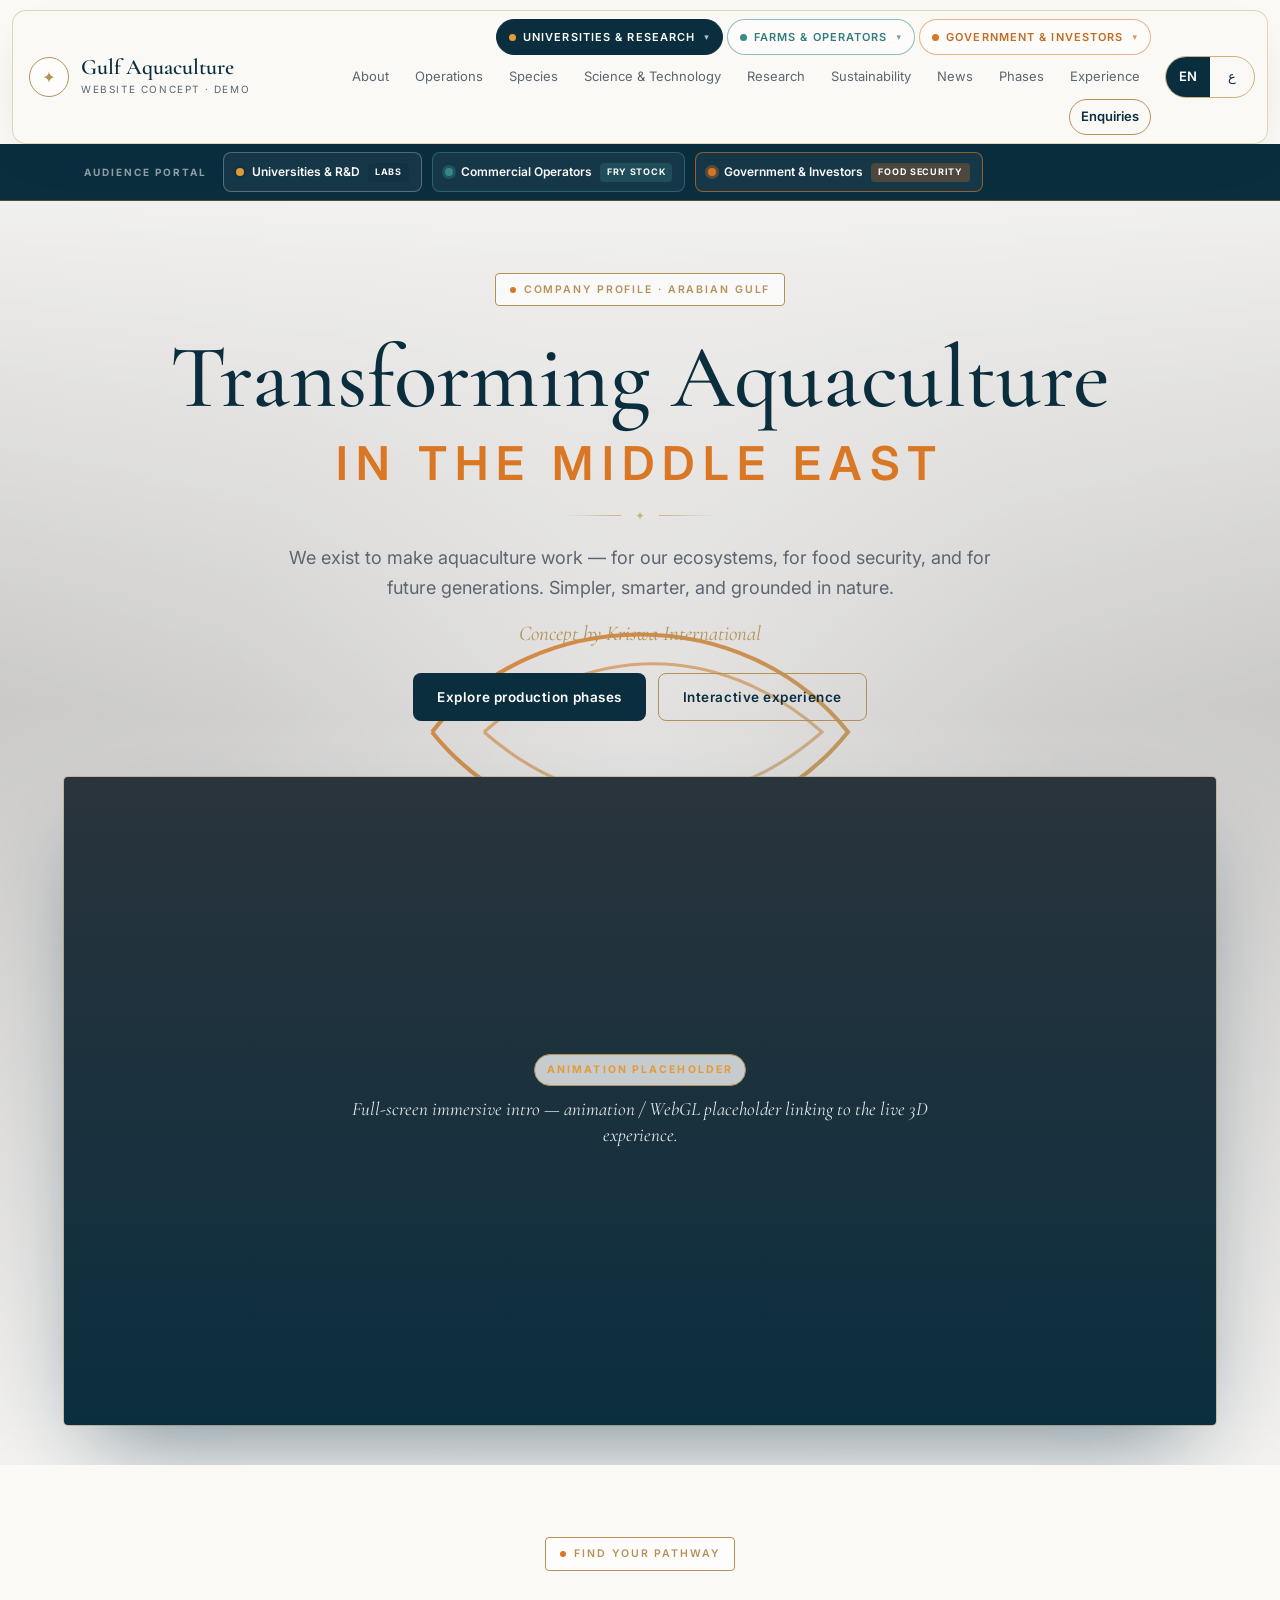
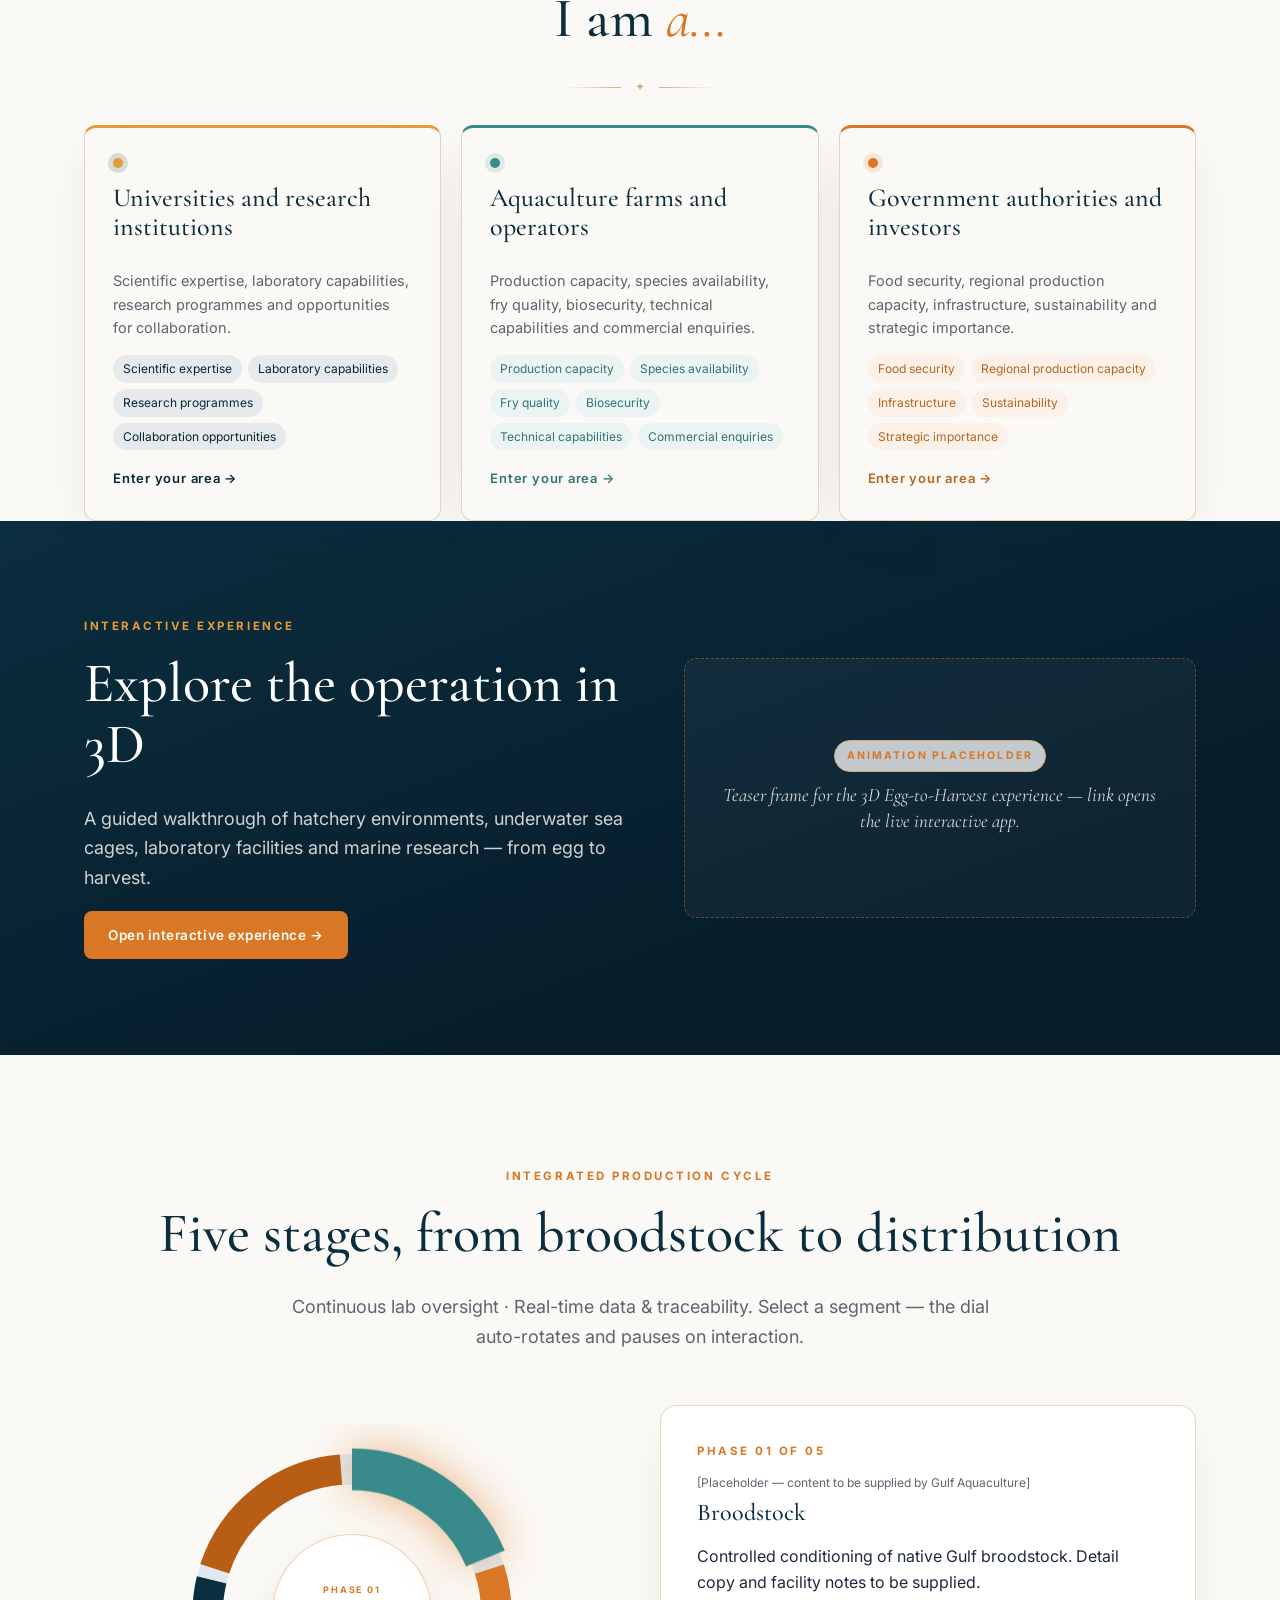
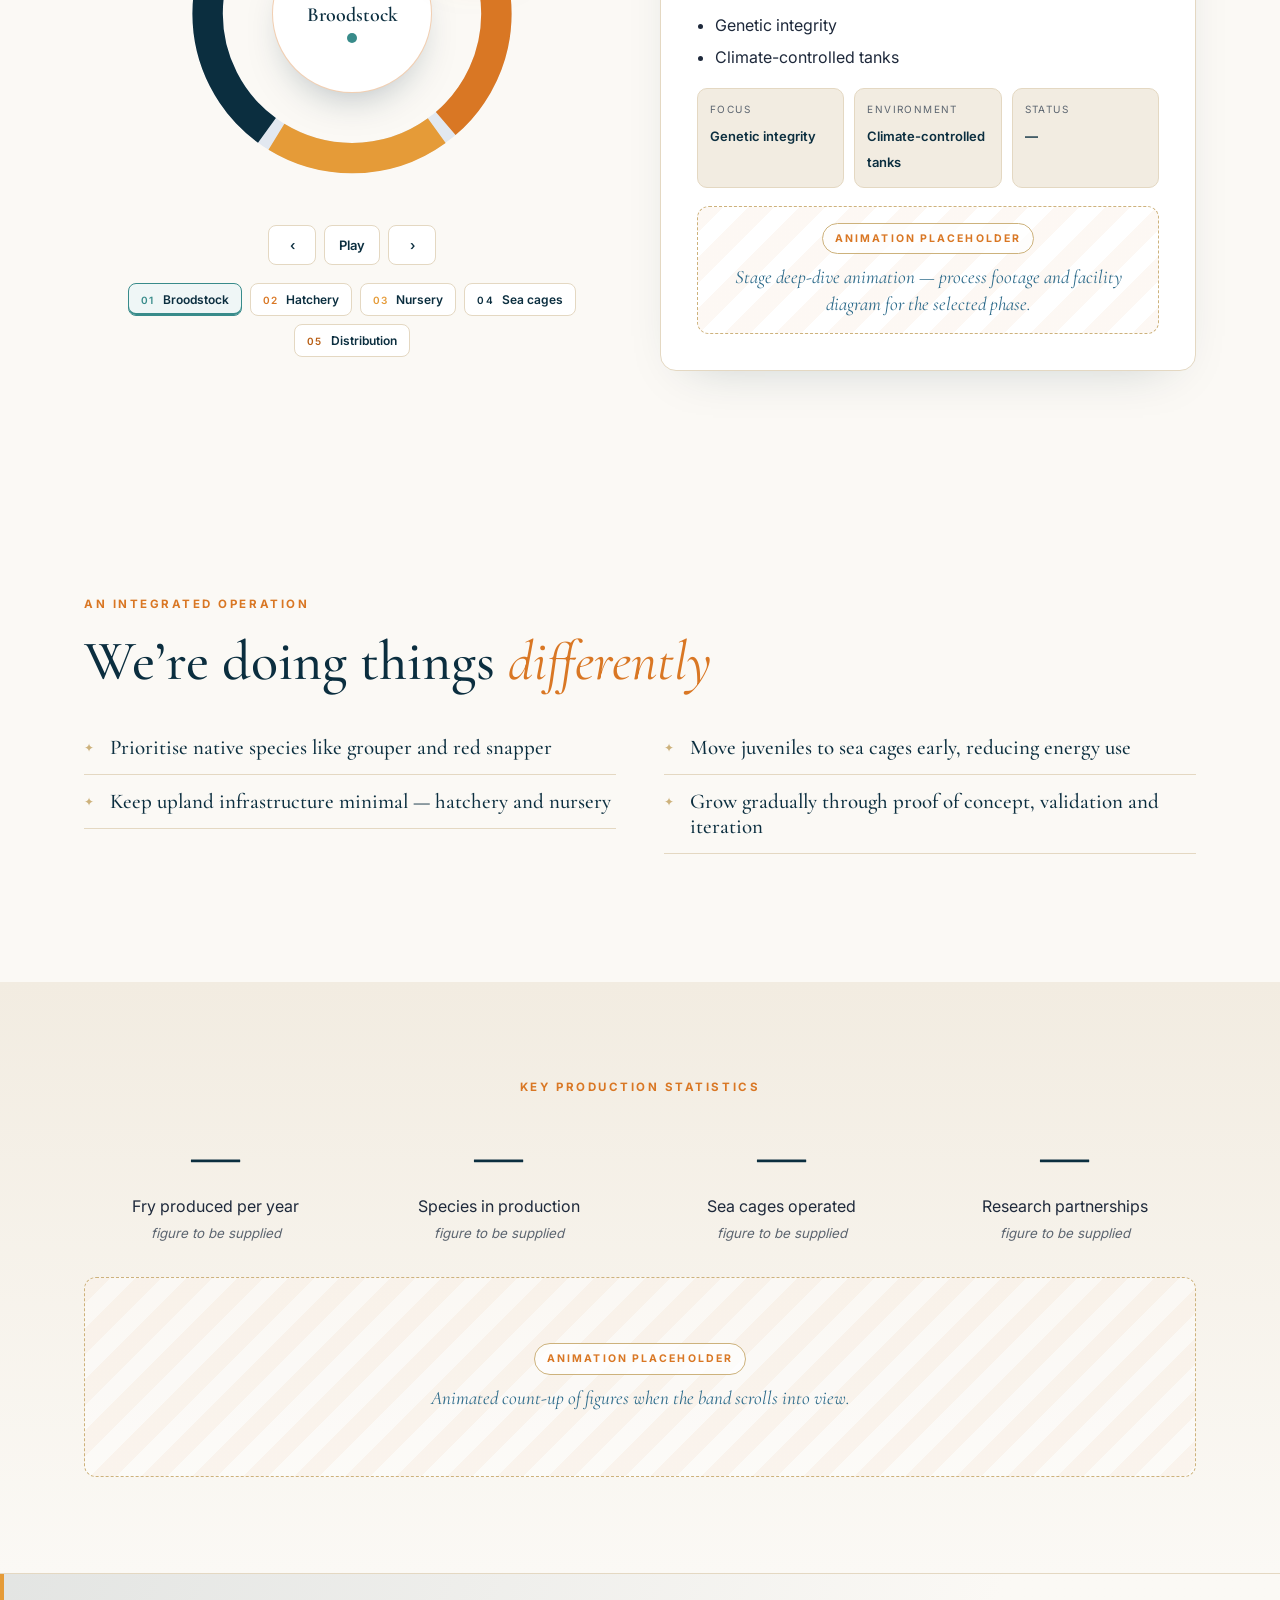
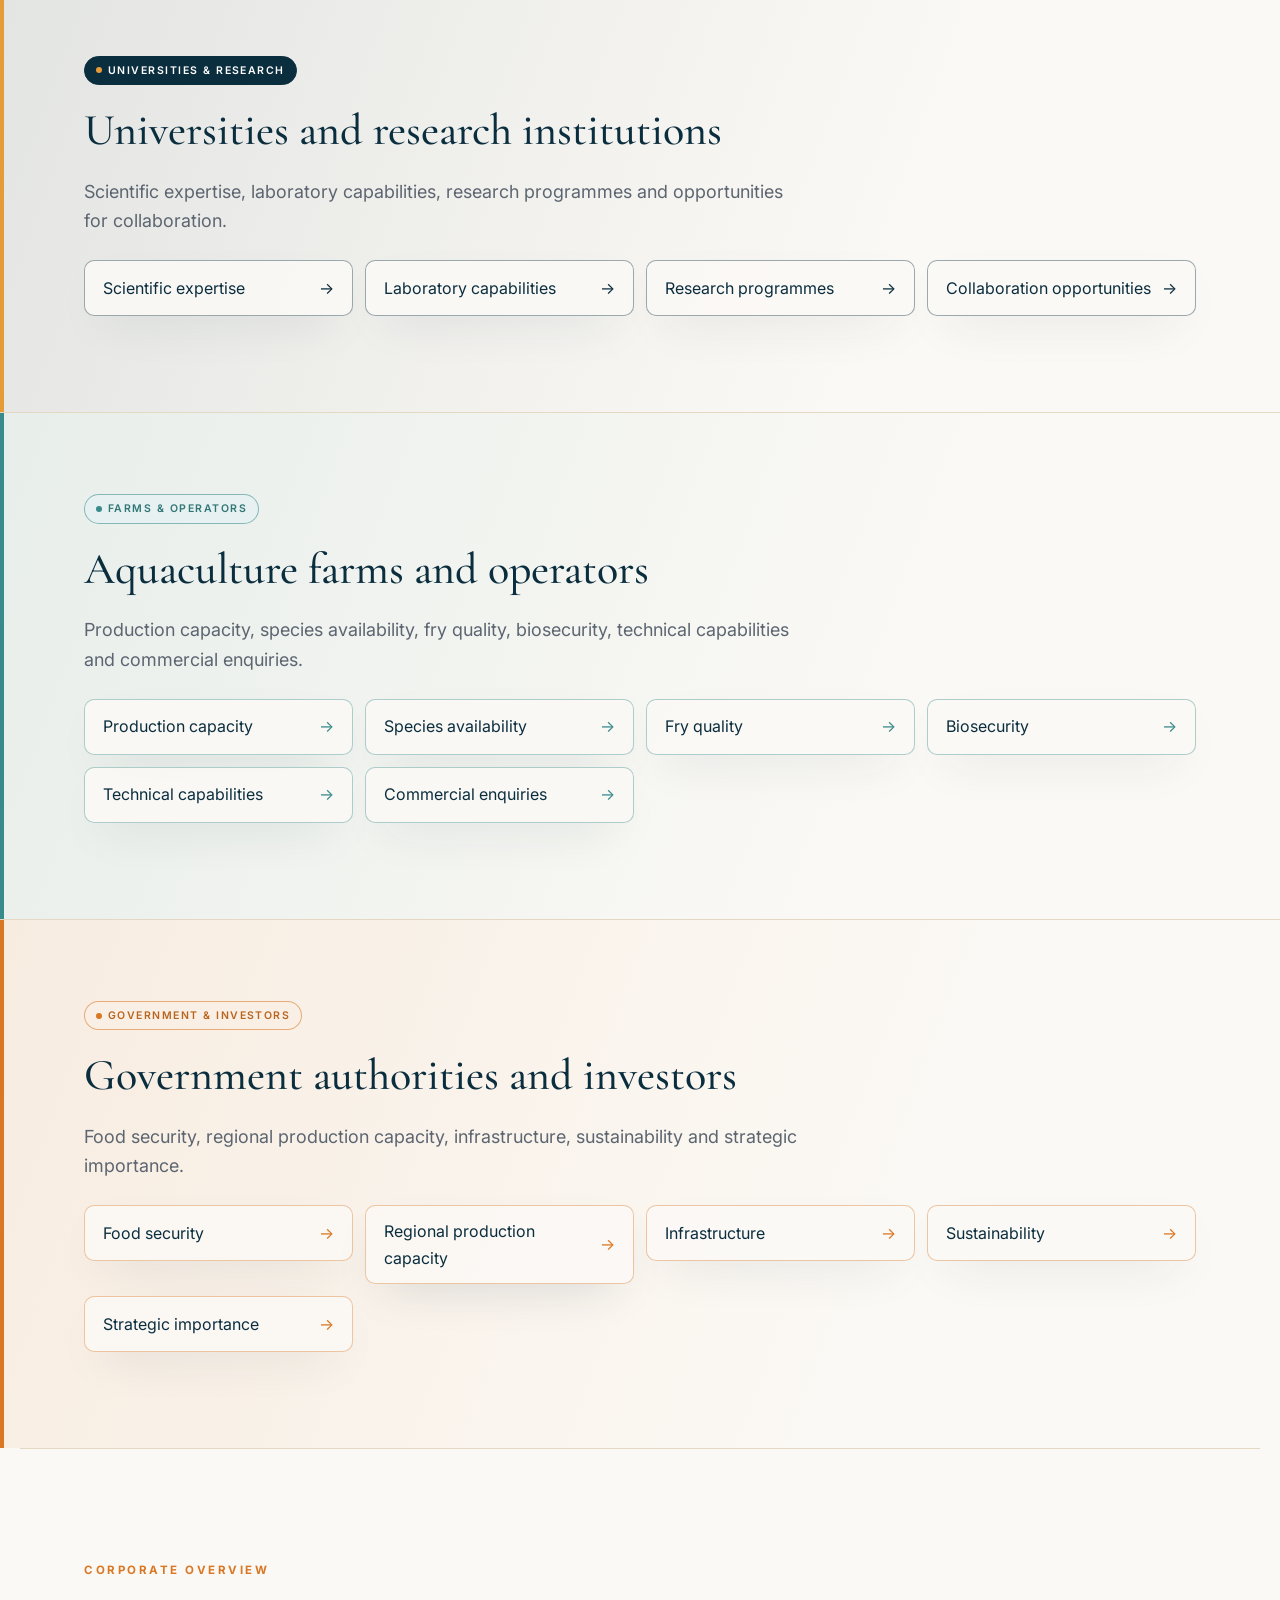
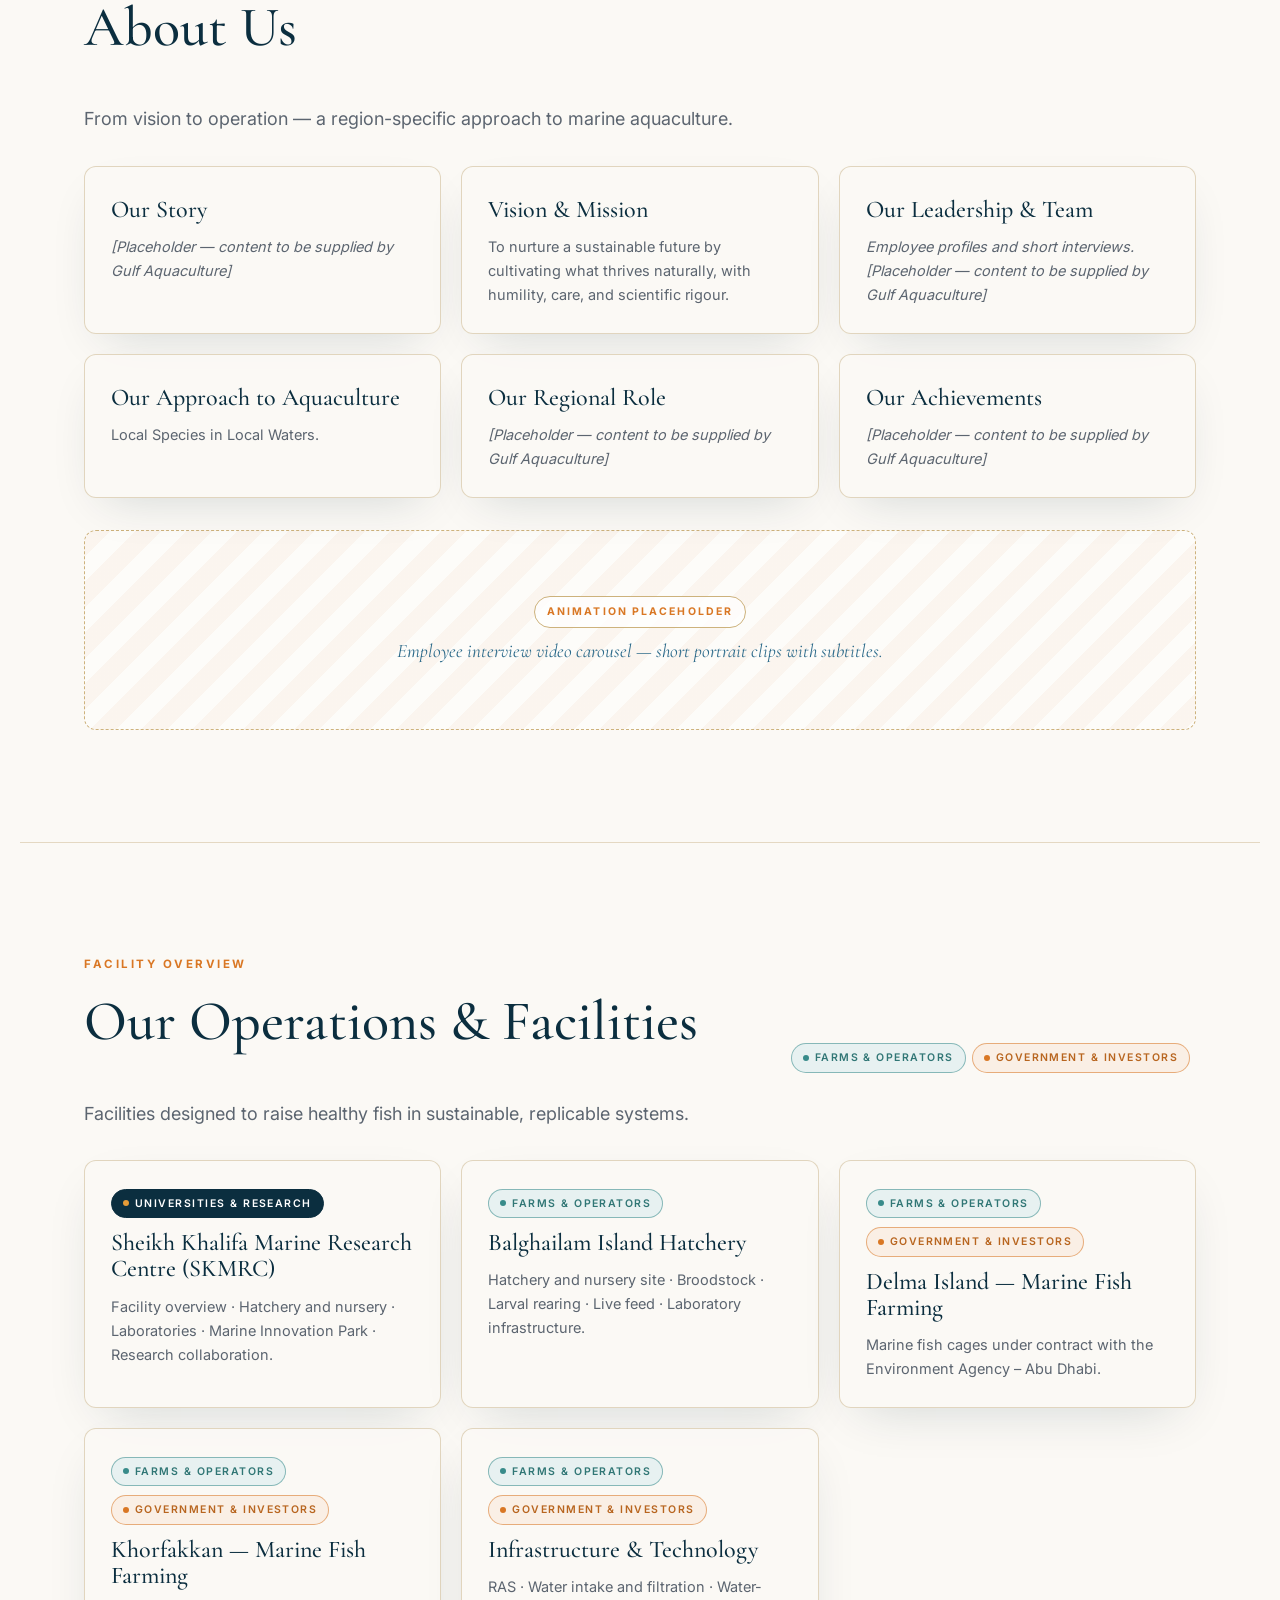
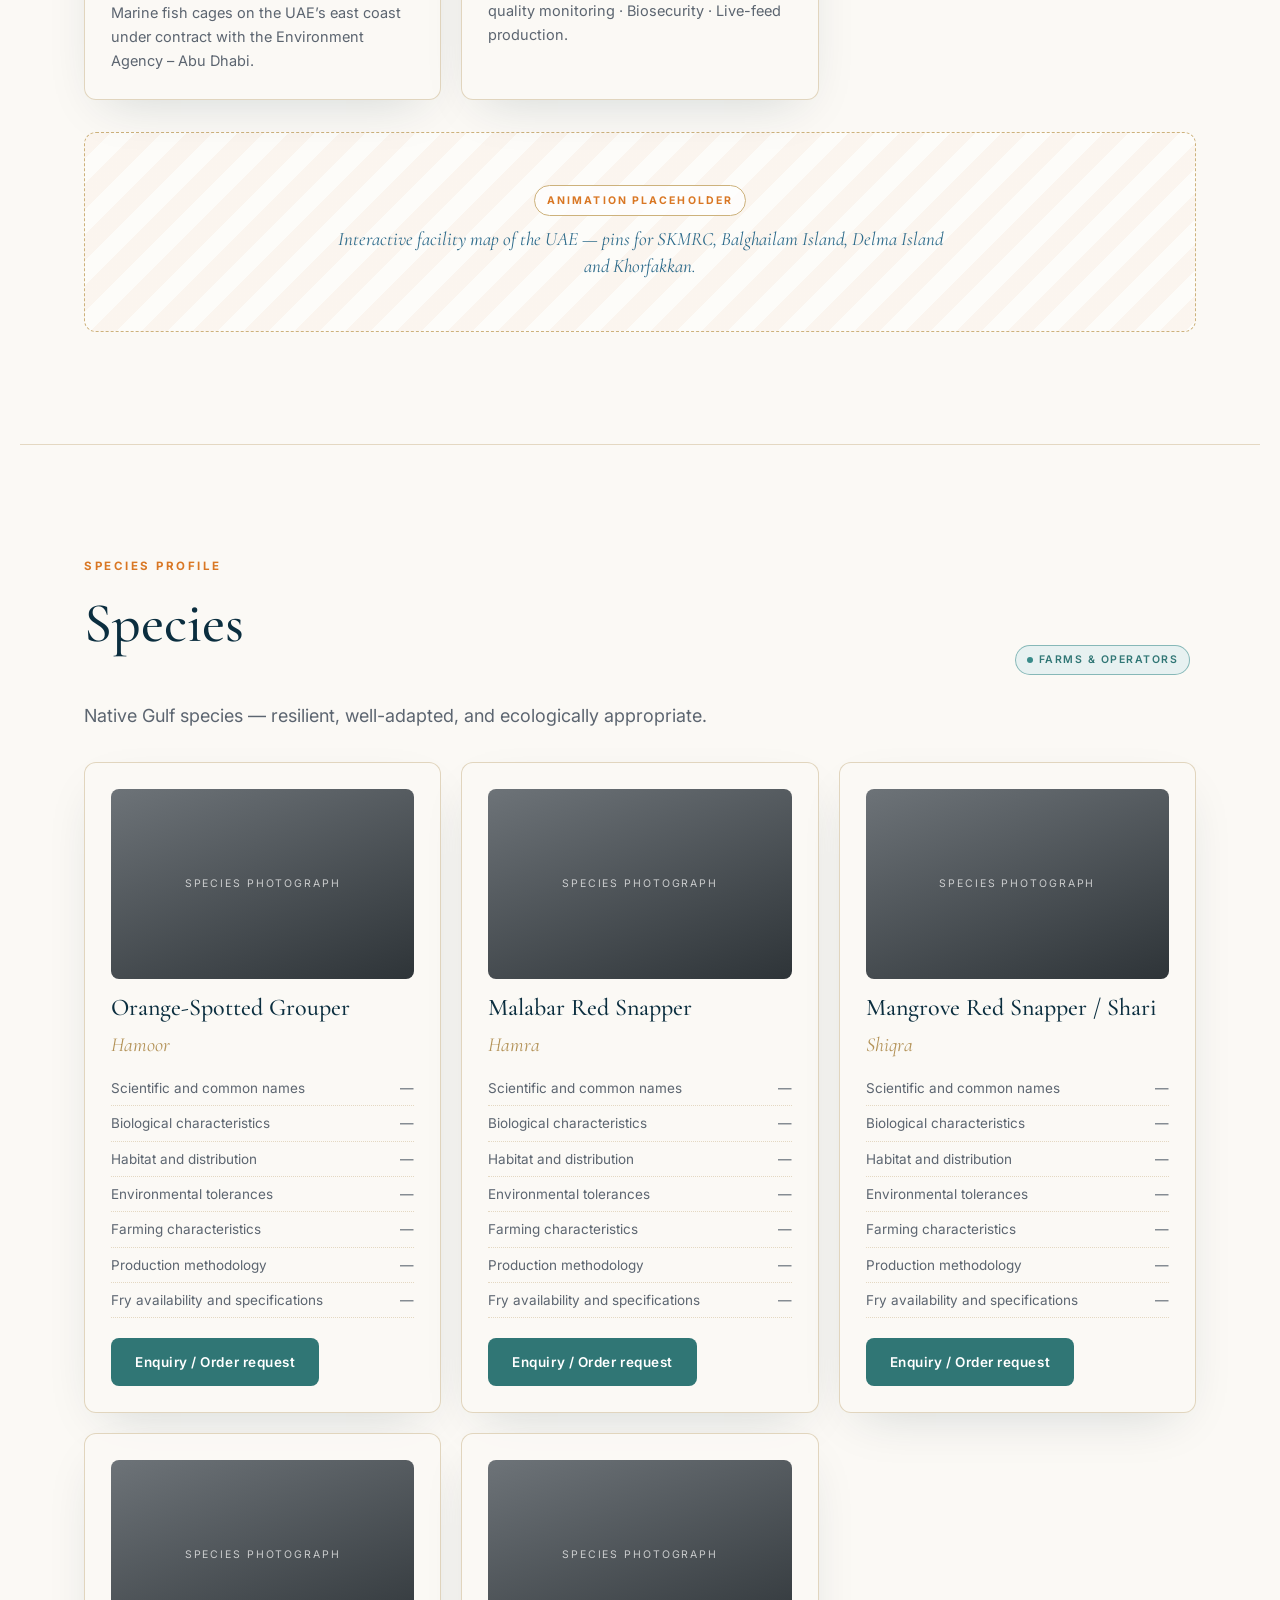
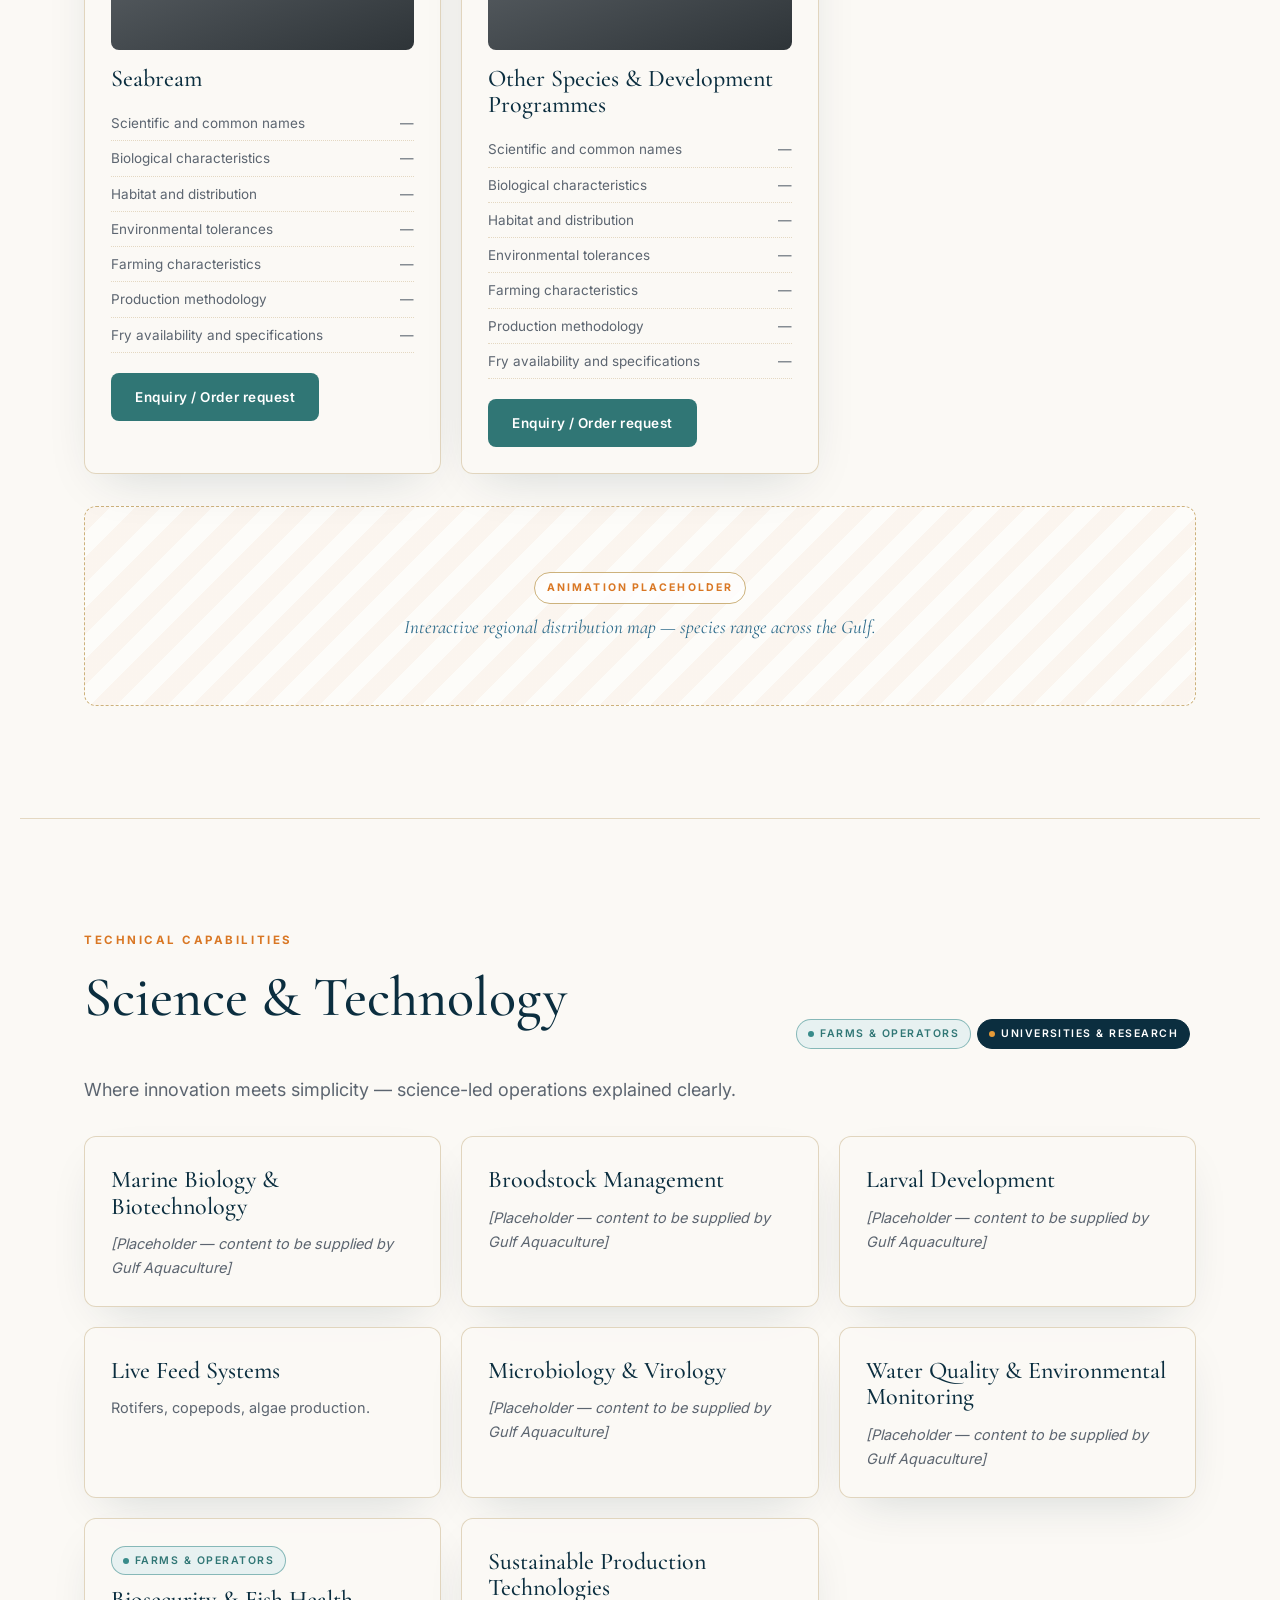
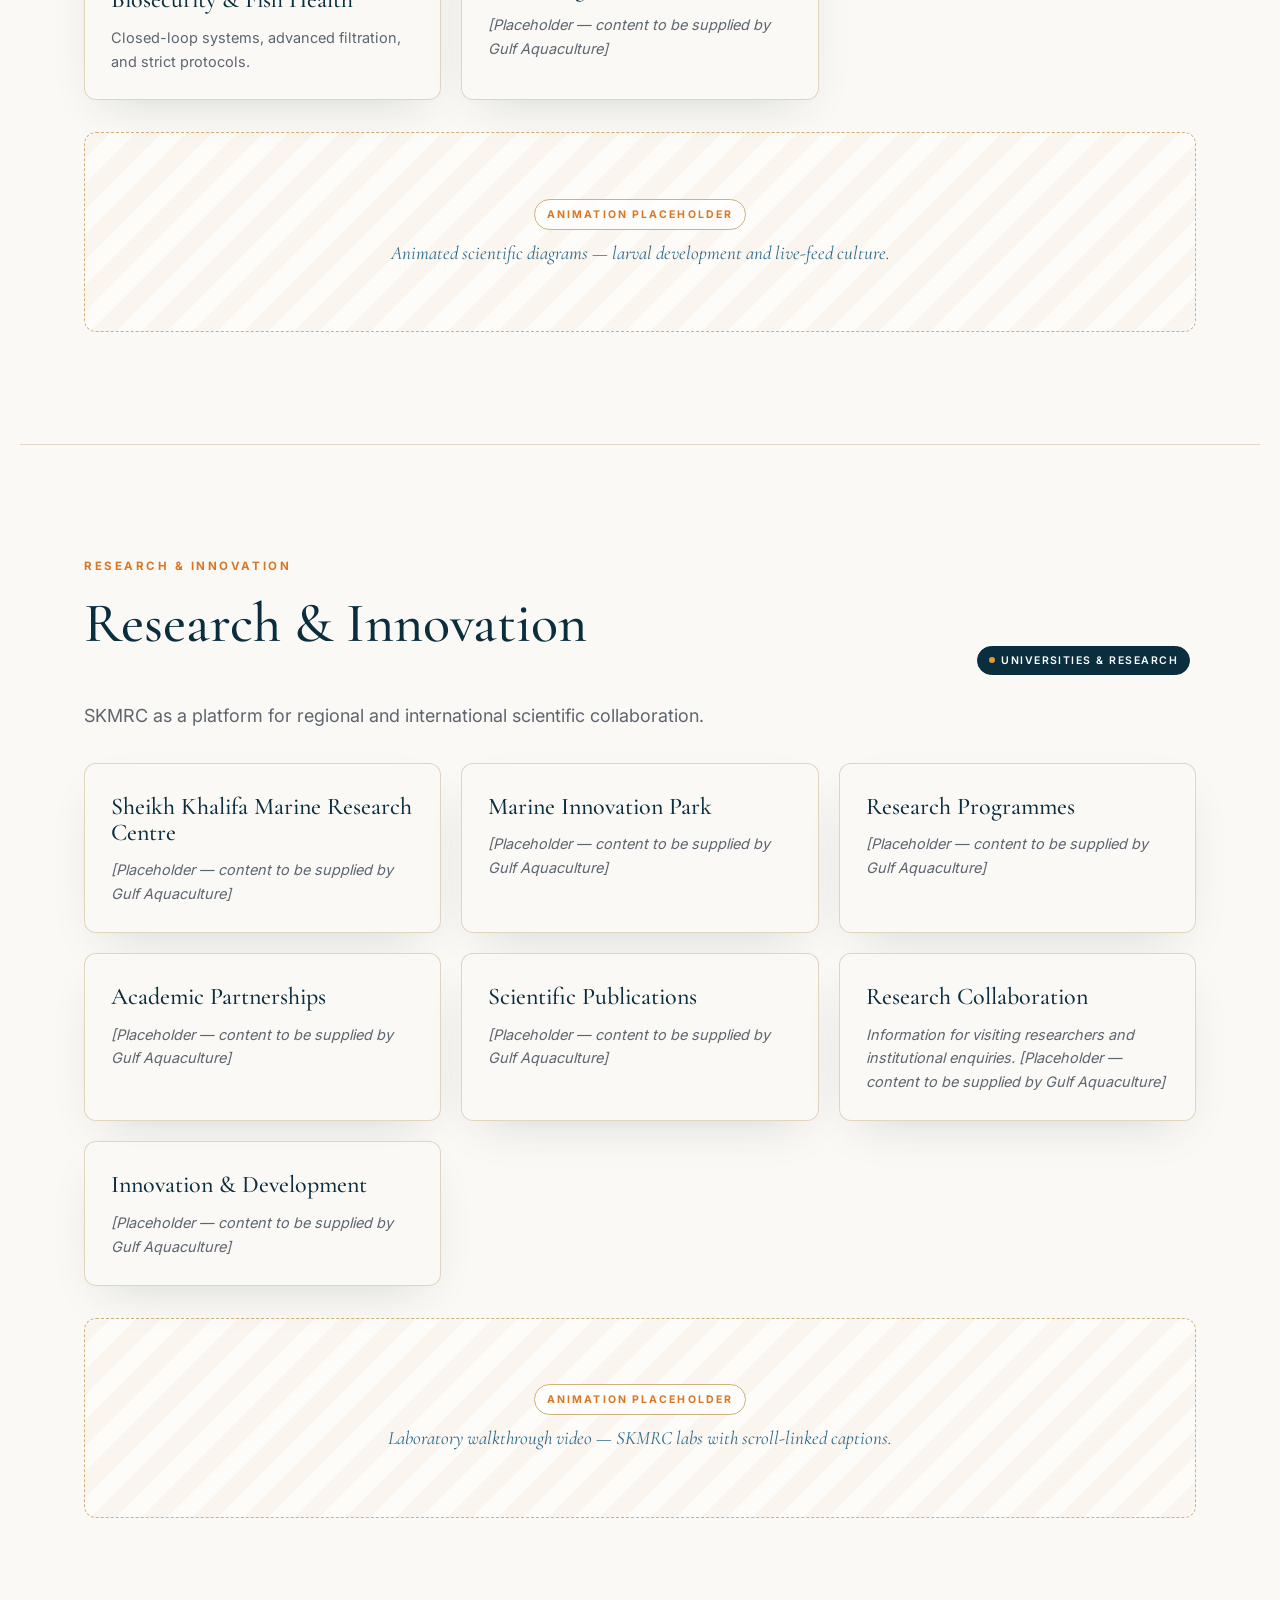
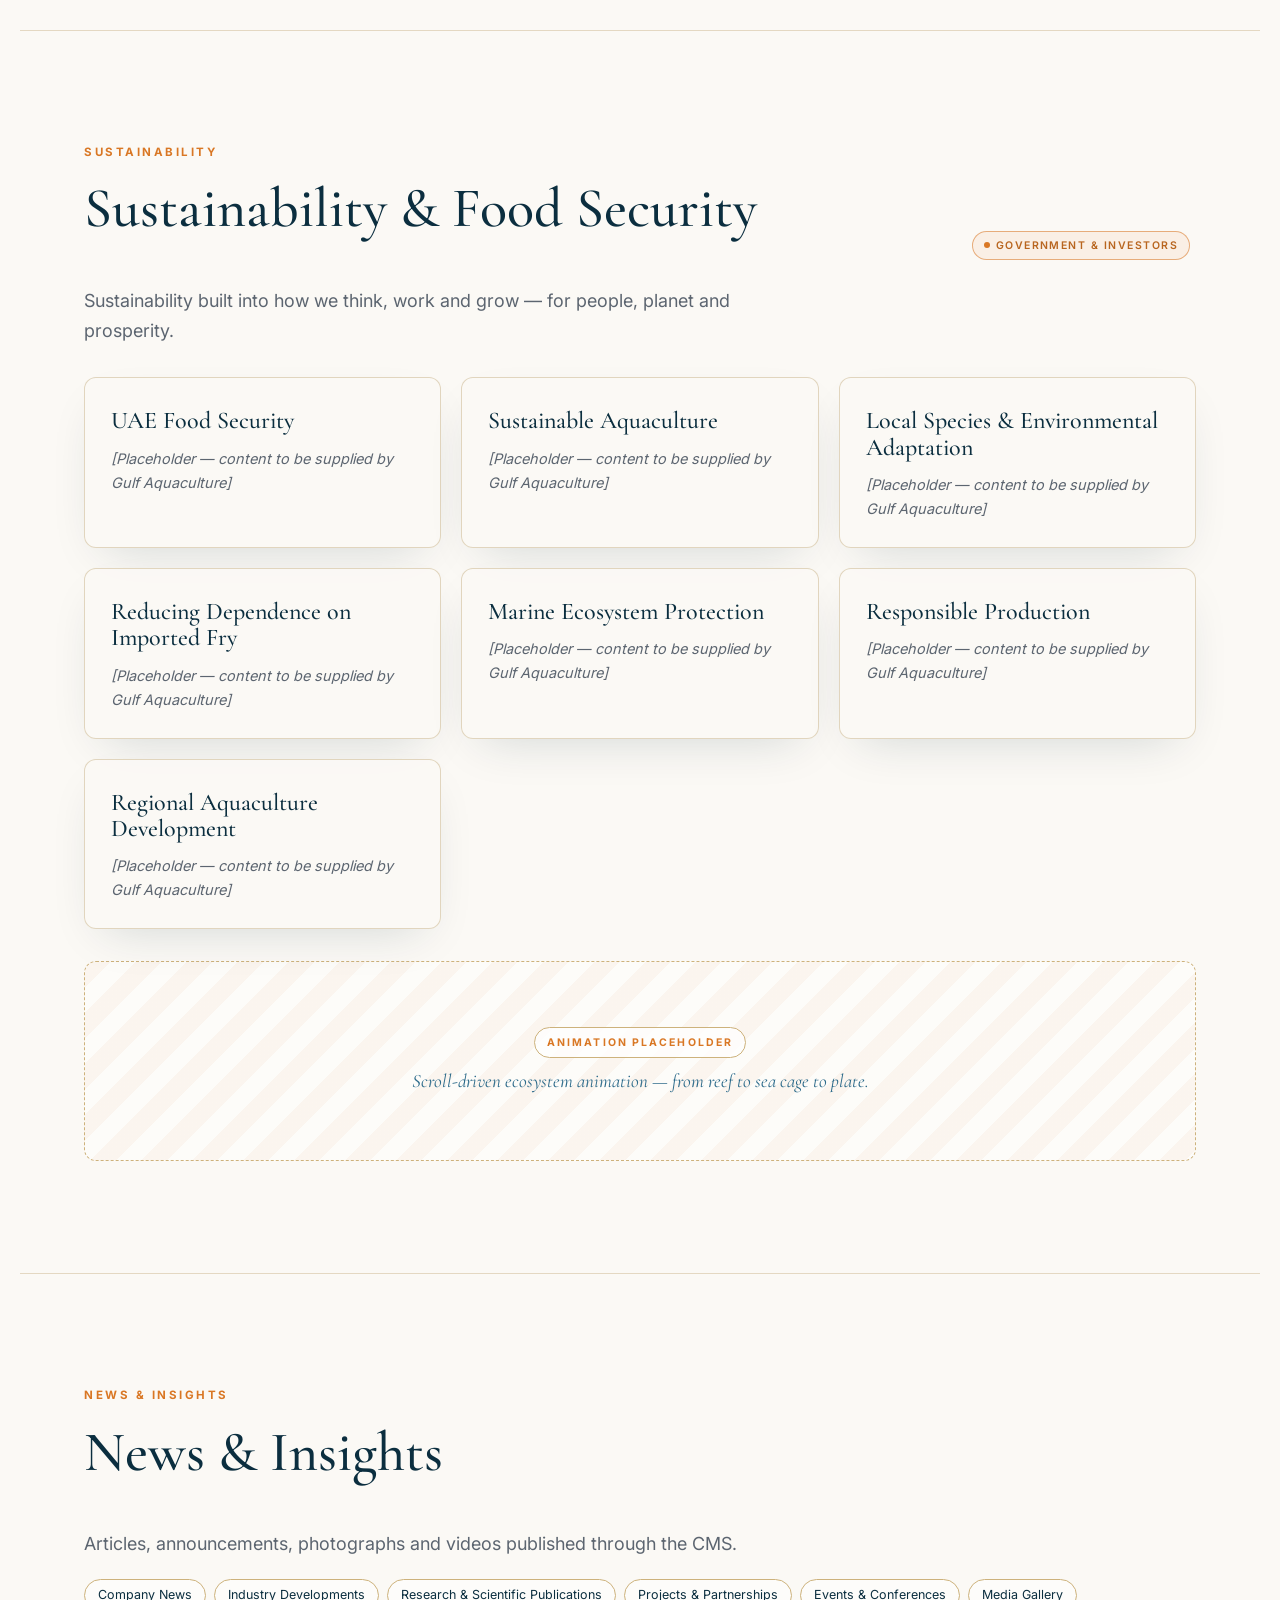
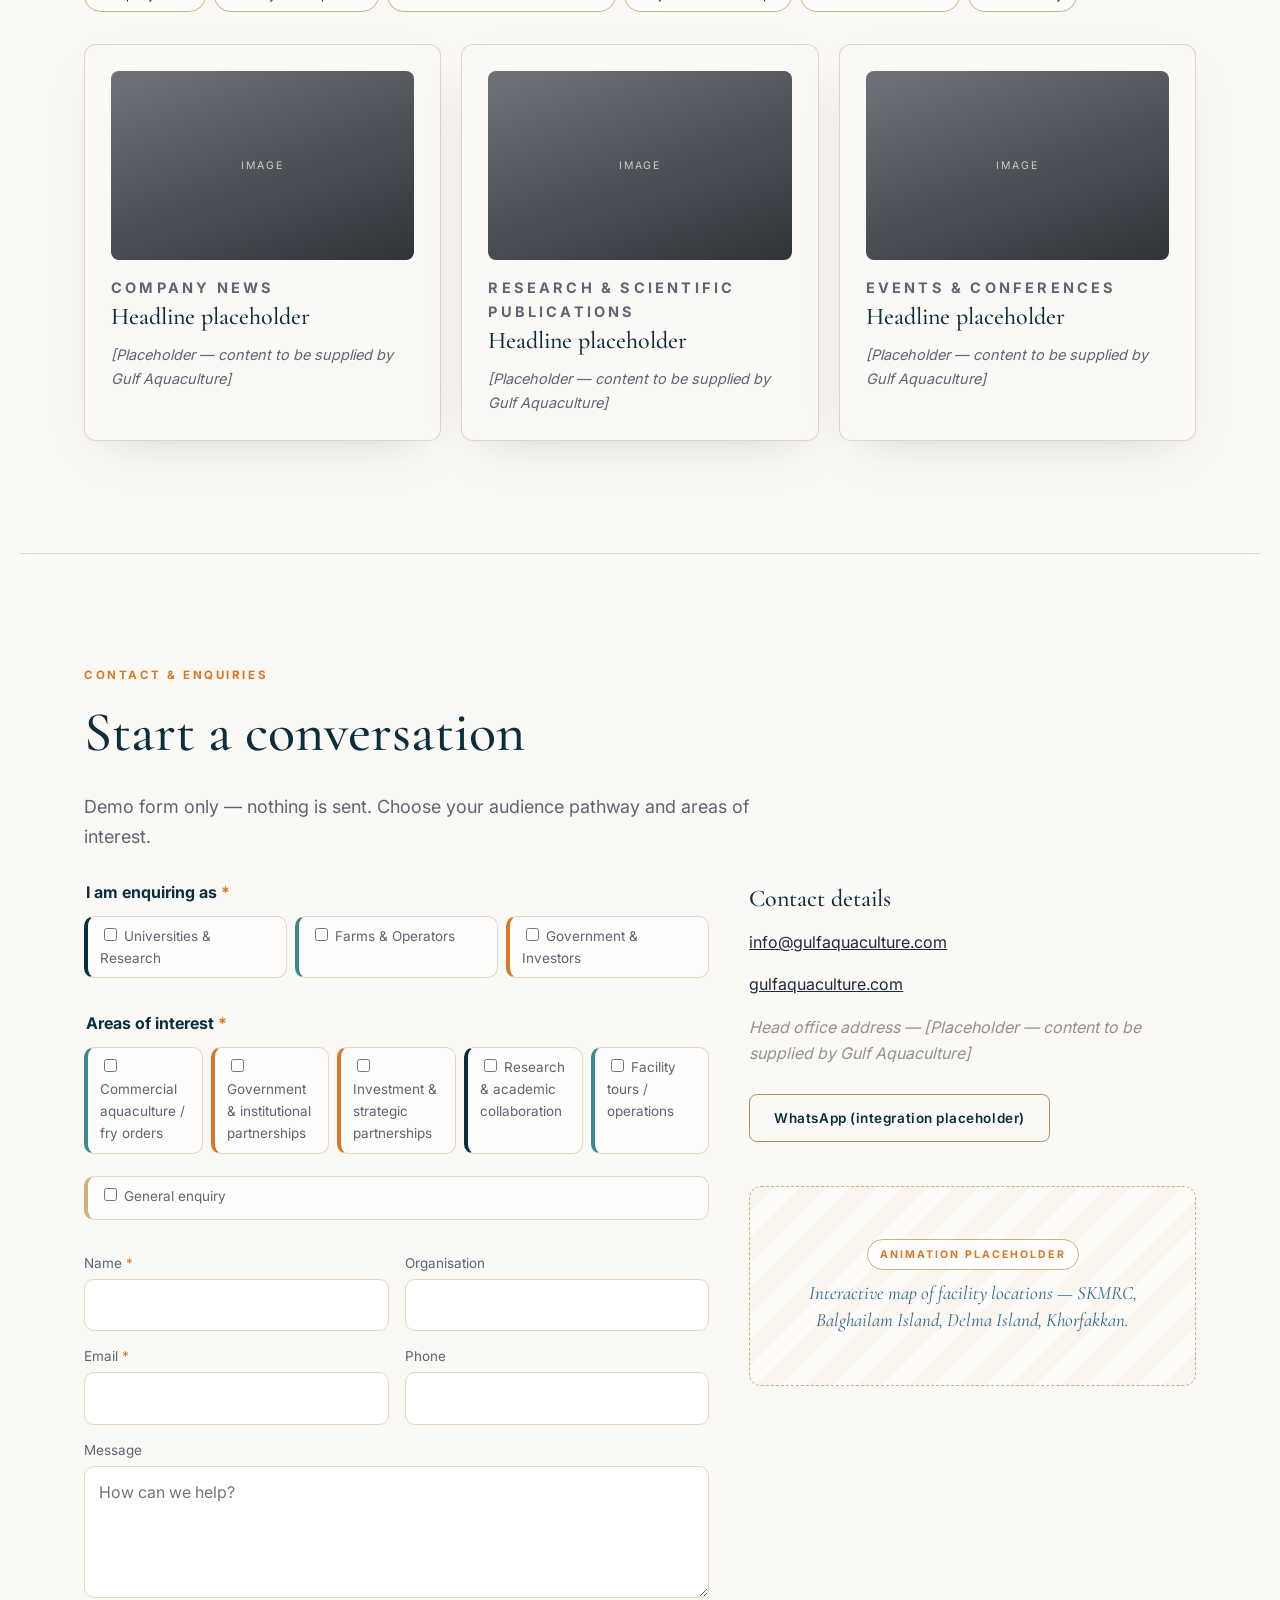
==== commit 0cc59a98: "Restyle audiences demo to company-profile PDF look Add sticky audience access strip, interactive pro" ====
--- a/index.html
+++ b/index.html
@@ -1,9 +1,11 @@
 <!DOCTYPE html>
 <html lang="en">
 <head>
-<meta charset="utf-8"><meta name="viewport" content="width=device-width,initial-scale=1,viewport-fit=cover"><meta name="theme-color" content="#FBF8F2">
-<title>Gulf Aquaculture — Science, Technology & Sustainable Production (Demo)</title>
-<meta name="description" content="Gulf Aquaculture: a regional centre of excellence in marine aquaculture, biotechnology and scientific research.">
+<meta charset="utf-8">
+<meta name="viewport" content="width=device-width,initial-scale=1,viewport-fit=cover">
+<meta name="theme-color" content="#0b2e3f">
+<title>Gulf Aquaculture — Transforming Aquaculture in the Middle East (Demo)</title>
+<meta name="description" content="Gulf Aquaculture: sustainable marine aquaculture in the Arabian Gulf — hatchery, nursery, sea cages and research. Website concept demo.">
 <link rel="stylesheet" href="css/style.css">
 </head>
 <body>
--- a/css/style.css
+++ b/css/style.css
@@ -1,115 +1,281 @@
-/* Design system aligned with the Kriswa International luxury concept (ivory glass + champagne gold). Fonts: OFL, local. */
+/* Gulf Aquaculture — company-profile PDF graphic system + luxury marine web.
+   Palette: petrol navy, warm ochre/orange gold, teal audience accents, ivory sand.
+   Fonts: Cormorant Garamond + Inter (OFL, local — no CDN). */
 @font-face{font-family:'Cormorant Garamond';src:url(../fonts/Cormorant.ttf) format('truetype');font-weight:300 700;font-display:swap}
 @font-face{font-family:'Cormorant Garamond';src:url(../fonts/Cormorant-Italic.ttf) format('truetype');font-weight:300 700;font-style:italic;font-display:swap}
 @font-face{font-family:'Inter';src:url(../fonts/Inter.ttf) format('truetype');font-weight:100 900;font-display:swap}
-:root{--ivory:#FBF8F2;--sand:#EFE7D8;--sand2:#E4D8C2;--gold:#B39257;--gold2:#CDB27C;--blue:#0E3B5C;--blue2:#2C6A8A;--ink:#2B2925;--muted:#716B61;
-/* audience palette */--operators:#4E8A86;--government:#A8834A;--research:#3F5E8F;
---sl:env(safe-area-inset-left,0px);--sr:env(safe-area-inset-right,0px);--st:env(safe-area-inset-top,0px);--sb:env(safe-area-inset-bottom,0px);--gut:clamp(20px,5vw,64px);
---serif:'Cormorant Garamond',Georgia,serif}
-*{box-sizing:border-box}html{-webkit-text-size-adjust:100%;scroll-behavior:smooth;scroll-padding-top:110px;background:var(--ivory)}
-body{margin:0;font:400 16px/1.65 Inter,system-ui,sans-serif;color:var(--ink);background:var(--ivory);-webkit-font-smoothing:antialiased;overflow-x:hidden;
-background-image:radial-gradient(1200px 600px at 85% -10%,rgba(205,178,124,.18),transparent 60%),radial-gradient(900px 500px at -10% 30%,rgba(44,106,138,.07),transparent 60%)}
+
+:root{
+  --ivory:#FBF9F5;--sand:#F2ECE1;--sand2:#E4D8C2;
+  --gold:#B39257;--gold2:#CDB27C;--ochre:#e59b38;--orange:#d97724;--orangeDark:#b85e14;
+  --petrol:#0b2e3f;--blue:#0E3B5C;--blue2:#2C6A8A;
+  --ink:#1e293b;--muted:#5c6570;
+  --operators:#388b8a;--government:#d97724;--research:#0b2e3f;
+  --sl:env(safe-area-inset-left,0px);--sr:env(safe-area-inset-right,0px);
+  --st:env(safe-area-inset-top,0px);--sb:env(safe-area-inset-bottom,0px);
+  --gut:clamp(20px,5vw,64px);--serif:'Cormorant Garamond',Georgia,serif;
+}
+*{box-sizing:border-box}
+html{-webkit-text-size-adjust:100%;scroll-behavior:smooth;scroll-padding-top:150px;background:var(--ivory)}
+body{margin:0;font:400 16px/1.65 Inter,system-ui,sans-serif;color:var(--ink);background:var(--ivory);-webkit-font-smoothing:antialiased;overflow-x:hidden}
 body.lock{overflow:hidden}
-h1,h2,h3,h4{font-family:var(--serif);font-weight:500;color:var(--blue);line-height:1.1;margin:.3em 0 .5em}
-h2{font-size:clamp(34px,4.6vw,56px)}h2 em,h1 em{font-style:italic;font-weight:400;color:var(--blue2)}h3{font-size:24px}
-a{color:inherit;-webkit-tap-highlight-color:rgba(179,146,87,.15)}
+h1,h2,h3,h4{font-family:var(--serif);font-weight:500;color:var(--petrol);line-height:1.1;margin:.3em 0 .5em}
+h2{font-size:clamp(34px,4.6vw,56px)}
+h2 em,h1 em{font-style:italic;font-weight:400;color:var(--orange)}
+h3{font-size:24px}
+a{color:inherit;-webkit-tap-highlight-color:rgba(217,119,36,.15)}
 .wrap{max-width:1240px;margin:0 auto;padding-left:calc(var(--gut) + var(--sl));padding-right:calc(var(--gut) + var(--sr))}
 .block{padding-top:clamp(64px,9vw,112px);padding-bottom:clamp(64px,9vw,112px)}
 .skip{position:absolute;left:-999px}.skip:focus{left:12px;top:12px;z-index:99;background:#fff;padding:8px}
-:focus-visible{outline:2px solid var(--gold);outline-offset:3px}
-.eyebrow{font-size:11.5px;letter-spacing:.22em;text-transform:uppercase;color:var(--gold);font-weight:600;margin:0}
-.tag{display:inline-flex;align-items:center;gap:8px;font-size:10.5px;letter-spacing:.18em;text-transform:uppercase;padding:7px 14px;border-radius:20px;border:1px solid var(--gold2);color:var(--gold);background:rgba(255,255,255,.55);font-weight:600}
-.tag i{width:6px;height:6px;border-radius:50%;background:var(--gold)}
+:focus-visible{outline:2px solid var(--orange);outline-offset:3px}
+
+.eyebrow{font-size:11.5px;letter-spacing:.22em;text-transform:uppercase;color:var(--orange);font-weight:700;margin:0}
+.eyebrow.light{color:var(--ochre)}
+.tag{display:inline-flex;align-items:center;gap:8px;font-size:10.5px;letter-spacing:.18em;text-transform:uppercase;padding:7px 14px;border-radius:4px;border:1px solid var(--gold);color:var(--gold);background:rgba(255,255,255,.7);font-weight:600}
+.tag i{width:6px;height:6px;border-radius:50%;background:var(--orange)}
 .rule{display:flex;align-items:center;gap:14px;justify-content:center;color:var(--gold2);font-size:12px;margin:6px 0 18px}
 .rule:before,.rule:after{content:"";height:1px;width:56px;background:linear-gradient(90deg,transparent,var(--gold2))}.rule:after{transform:scaleX(-1)}
 .lead{font-size:clamp(15.5px,1.6vw,18px);max-width:720px;color:var(--muted)}
+.lead.light{color:rgba(251,249,245,.82)}
+.center-lead{margin-left:auto;margin-right:auto;text-align:center}
 .byline{font-family:var(--serif);font-style:italic;font-size:21px;color:var(--gold);margin:14px 0 0}
-.glass,.card,.aud-card,.hub-links a,.site-header .bar{background:rgba(251,248,242,.84);backdrop-filter:blur(18px) saturate(1.1);-webkit-backdrop-filter:blur(18px) saturate(1.1);border:1px solid rgba(179,146,87,.35);box-shadow:0 18px 50px -20px rgba(14,59,92,.18)}
-/* audience colour hooks */
-.a-operators{--c:var(--operators)}.a-production{--c:var(--production)}.a-government{--c:var(--government)}.a-strategy{--c:var(--strategy)}.a-research{--c:var(--research)}.a-science{--c:var(--science)}
-.badge{display:inline-flex;align-items:center;gap:6px;font-size:10.5px;letter-spacing:.14em;text-transform:uppercase;font-weight:600;padding:5px 11px;border-radius:99px;background:color-mix(in srgb,var(--c) 10%,#fff);color:color-mix(in srgb,var(--c) 80%,#000);border:1px solid color-mix(in srgb,var(--c) 55%,transparent);margin:0 6px 8px 0}
+.glass,.card,.aud-card,.hub-links a,.site-header .bar{
+  background:rgba(251,249,245,.9);border:1px solid rgba(179,146,87,.35);
+  box-shadow:0 18px 50px -20px rgba(11,46,63,.18)
+}
+.a-operators{--c:var(--operators)}.a-government{--c:var(--government)}.a-research{--c:var(--research)}
+.badge{display:inline-flex;align-items:center;gap:6px;font-size:10.5px;letter-spacing:.14em;text-transform:uppercase;font-weight:600;padding:5px 11px;border-radius:99px;background:color-mix(in srgb,var(--c) 12%,#fff);color:color-mix(in srgb,var(--c) 85%,#000);border:1px solid color-mix(in srgb,var(--c) 55%,transparent);margin:0 6px 8px 0}
 .badge:before{content:"";width:6px;height:6px;border-radius:50%;background:var(--c)}
-/* header */
+.badge.a-research{color:#fff;background:var(--research);border-color:var(--research)}
+.badge.a-research:before{background:var(--ochre)}
+
+/* Header */
 .site-header{position:sticky;top:0;z-index:50;padding-top:calc(10px + var(--st));padding-left:calc(12px + var(--sl));padding-right:calc(12px + var(--sr))}
-.bar{display:flex;align-items:center;gap:14px;max-width:1400px;margin:auto;padding:8px 12px 8px 16px;border-radius:14px}
+.site-header.solid .bar{box-shadow:0 12px 40px -18px rgba(11,46,63,.35)}
+.bar{display:flex;align-items:center;gap:14px;max-width:1400px;margin:auto;padding:8px 12px 8px 16px;border-radius:14px;backdrop-filter:blur(16px);-webkit-backdrop-filter:blur(16px)}
 .brand{display:flex;align-items:center;gap:12px;text-decoration:none;min-height:44px;margin-right:auto}
-.mark{width:40px;height:40px;border-radius:50%;border:1.2px solid var(--gold);display:grid;place-items:center;color:var(--gold);background:rgba(255,255,255,.5);flex:none}
-.brand b{display:block;font:600 22px/1 var(--serif);color:var(--blue);white-space:nowrap}.brand small{display:block;white-space:nowrap;font-size:10px;letter-spacing:.16em;text-transform:uppercase;color:var(--muted);margin-top:3px}
+.mark{width:40px;height:40px;border-radius:50%;border:1.2px solid var(--gold);display:grid;place-items:center;color:var(--gold);background:rgba(255,255,255,.55);flex:none}
+.brand b{display:block;font:600 22px/1 var(--serif);color:var(--petrol);white-space:nowrap}
+.brand small{display:block;white-space:nowrap;font-size:10px;letter-spacing:.16em;text-transform:uppercase;color:var(--muted);margin-top:3px}
 .lang{display:flex;flex:none;border:1px solid var(--gold2);border-radius:24px;overflow:hidden;font-size:13px;order:3}
-.lang button{flex:none;font:inherit;border:0;background:none;cursor:pointer;color:var(--blue);min-width:44px;min-height:40px}.lang button[aria-pressed=true]{background:var(--blue);color:#fff;font-weight:600}
-.nav{display:flex;flex-direction:column;align-items:flex-end;gap:4px;order:2}.nav ul{list-style:none;margin:0;padding:0;display:flex;gap:4px;flex-wrap:wrap;justify-content:flex-end}
+.lang button{flex:none;font:inherit;border:0;background:none;cursor:pointer;color:var(--petrol);min-width:44px;min-height:40px}
+.lang button[aria-pressed=true]{background:var(--petrol);color:#fff;font-weight:600}
+.nav{display:flex;flex-direction:column;align-items:flex-end;gap:4px;order:2}
+.nav ul{list-style:none;margin:0;padding:0;display:flex;gap:4px;flex-wrap:wrap;justify-content:flex-end}
 .nav-main a{display:inline-flex;align-items:center;min-height:36px;padding:0 11px;font-size:13px;color:var(--muted);text-decoration:none;border-radius:20px}
-.nav-main .cta{border:1px solid var(--gold);color:var(--blue);font-weight:600}
-.aud-link{display:inline-flex;align-items:center;gap:7px;text-decoration:none;font-size:10.5px;letter-spacing:.1em;text-transform:uppercase;font-weight:600;padding:6px 11px;border-radius:99px;border:1px solid color-mix(in srgb,var(--c) 55%,transparent);color:color-mix(in srgb,var(--c) 85%,#000);background:rgba(255,255,255,.5)}
+.nav-main .cta{border:1px solid var(--gold);color:var(--petrol);font-weight:600}
+.aud-link{display:inline-flex;align-items:center;gap:7px;text-decoration:none;font-size:11px;letter-spacing:.1em;text-transform:uppercase;font-weight:600;padding:8px 12px;border-radius:99px;border:1px solid color-mix(in srgb,var(--c) 55%,transparent);color:color-mix(in srgb,var(--c) 90%,#000);background:rgba(255,255,255,.55)}
+.aud-link.a-research,.dd.a-research .aud-link{color:#fff;background:var(--research);border-color:var(--research)}
 .aud-link i,.foot h4 i{width:7px;height:7px;border-radius:50%;background:var(--c);display:inline-block;flex:none}
-.burger{display:none;order:4;background:none;border:1px solid var(--gold2);border-radius:50%;width:44px;height:44px;cursor:pointer;padding:0 11px}.burger span{display:block;height:1.5px;background:var(--blue);margin:5px 0}
-/* hero */
-.hero{text-align:center;padding:clamp(40px,8vw,96px) 0 clamp(20px,4vw,40px)}.hero-inner{max-width:1100px;margin:auto;padding:0 calc(var(--gut) + var(--sr)) 0 calc(var(--gut) + var(--sl))}
-.hero h1{font-size:clamp(40px,6.6vw,84px);line-height:1.04;margin:26px 0 18px}.hero h1 em{display:block}.hero .lead{margin:0 auto}
-.hero>.ph{max-width:1180px;margin:clamp(32px,5vw,56px) auto 0;aspect-ratio:16/9;min-height:0;border-radius:22px;background:linear-gradient(180deg,#dfe8ea,#c4d6dc);box-shadow:0 40px 90px -30px rgba(14,59,92,.45),0 0 0 1px rgba(179,146,87,.45);border:0;width:calc(100% - 2*var(--gut))}
-/* placeholders */
-.ph{display:flex;flex-direction:column;align-items:center;justify-content:center;text-align:center;gap:10px;border:1px dashed var(--gold2);border-radius:18px;padding:28px;margin:32px 0 0;min-height:200px;color:var(--blue2);background:repeating-linear-gradient(135deg,rgba(205,178,124,.06) 0 18px,transparent 18px 36px),rgba(255,255,255,.4)}
-.ph-tag{font-size:10.5px;font-weight:600;letter-spacing:.2em;color:var(--gold);border:1px solid var(--gold2);background:rgba(255,255,255,.7);padding:6px 12px;border-radius:99px}.ph p{max-width:620px;margin:0;font:italic 19px/1.4 var(--serif)}
-.img-ph{aspect-ratio:16/10;border-radius:12px;background:linear-gradient(135deg,var(--sand),var(--sand2));display:grid;place-items:center;font-size:10.5px;letter-spacing:.18em;text-transform:uppercase;color:var(--gold);margin-bottom:16px}
-.is-ph{color:#a39a8c;font-style:italic}
-/* selector */
-.selector{text-align:center}.aud-grid{display:grid;grid-template-columns:repeat(3,1fr);gap:20px;margin-top:28px;text-align:left}
-.aud-card{display:flex;flex-direction:column;text-decoration:none;padding:30px 28px;border-radius:18px;border-top:3px solid var(--c);transition:transform .35s,box-shadow .35s}
+.dd.a-research .aud-link i{background:var(--ochre)}
+.burger{display:none;order:4;background:none;border:1px solid var(--gold2);border-radius:50%;width:44px;height:44px;cursor:pointer;padding:0 11px;flex:none}
+.burger span{display:block;height:1.5px;background:var(--petrol);margin:5px 0}
+.burger[aria-expanded=true] span:nth-child(2){opacity:0}
+
+/* Access strip — always visible audience portals */
+.access-strip{position:sticky;top:calc(74px + var(--st));z-index:40;background:var(--petrol);color:#fff;border-bottom:1px solid rgba(217,119,36,.35)}
+.access-inner{display:flex;align-items:center;gap:16px;padding-top:8px;padding-bottom:8px;overflow:auto}
+.access-label{font-size:10px;letter-spacing:.2em;text-transform:uppercase;color:rgba(255,255,255,.55);flex:none;font-weight:700}
+.access-btns{display:flex;gap:10px;flex:1}
+.access-btn{display:inline-flex;align-items:center;gap:8px;padding:8px 12px;border-radius:8px;text-decoration:none;font-size:12px;font-weight:600;border:1px solid rgba(255,255,255,.18);background:rgba(255,255,255,.05);color:#fff;white-space:nowrap;min-height:40px}
+.access-btn i{width:8px;height:8px;border-radius:50%;background:var(--c);flex:none;box-shadow:0 0 0 3px color-mix(in srgb,var(--c) 35%,transparent)}
+.access-btn.a-research i{background:var(--ochre)}
+.access-btn .ab-chip{font-size:9px;letter-spacing:.08em;text-transform:uppercase;padding:2px 7px;border-radius:4px;background:color-mix(in srgb,var(--c) 28%,transparent);color:#fff;font-weight:700}
+.access-btn.a-operators{border-color:color-mix(in srgb,var(--operators) 55%,transparent)}
+.access-btn.a-government{border-color:color-mix(in srgb,var(--government) 65%,transparent)}
+.access-btn.a-research{border-color:rgba(255,255,255,.28)}
+
+/* Hero — PDF cover: grayscale photo + gold fish arcs + serif title */
+.hero{position:relative;text-align:center;padding:clamp(28px,6vw,72px) 0 clamp(20px,4vw,40px);overflow:hidden}
+.hero-visual{position:absolute;inset:0;pointer-events:none;z-index:0}
+.hero-photo{position:absolute;inset:0;background:
+  linear-gradient(180deg,rgba(251,249,245,.92) 0%,rgba(251,249,245,.55) 40%,rgba(251,249,245,.95) 100%),
+  radial-gradient(ellipse at 50% 40%,#9aa3a8 0%,#4a5560 45%,#1a2228 100%);
+  filter:grayscale(1);opacity:.55}
+.fish-mark{position:absolute;left:50%;top:42%;width:min(520px,70vw);transform:translate(-50%,-50%);opacity:.85}
+.hero-inner{position:relative;z-index:1;max-width:1100px;margin:auto;padding:0 calc(var(--gut) + var(--sr)) 0 calc(var(--gut) + var(--sl))}
+.hero h1{font-size:clamp(42px,7vw,92px);line-height:1.02;margin:26px 0 18px;color:var(--petrol)}
+.hero h1 em{display:block;font-size:.52em;letter-spacing:.18em;text-transform:uppercase;font-style:normal;font-family:Inter,sans-serif;font-weight:600;color:var(--orange);margin-top:.35em}
+.hero .lead{margin:0 auto}
+.hero-cta{display:flex;flex-wrap:wrap;gap:12px;justify-content:center;margin-top:22px}
+.hero>.ph{position:relative;z-index:1;max-width:1180px;margin:clamp(32px,5vw,56px) auto 0;aspect-ratio:16/9;min-height:0;border-radius:4px;background:linear-gradient(180deg,#2a343c,#0b2e3f);box-shadow:0 40px 90px -30px rgba(11,46,63,.55),0 0 0 1px rgba(179,146,87,.4);border:0;width:calc(100% - 2*var(--gut));color:#dfe8ea}
+.hero>.ph .ph-tag{border-color:var(--gold);color:var(--ochre)}
+
+.ph{display:flex;flex-direction:column;align-items:center;justify-content:center;text-align:center;gap:10px;border:1px dashed var(--gold2);border-radius:12px;padding:28px;margin:32px 0 0;min-height:200px;color:var(--blue2);background:repeating-linear-gradient(135deg,rgba(217,119,36,.05) 0 18px,transparent 18px 36px),rgba(255,255,255,.45)}
+.ph-tag{font-size:10.5px;font-weight:700;letter-spacing:.2em;color:var(--orange);border:1px solid var(--gold2);background:rgba(255,255,255,.75);padding:6px 12px;border-radius:99px}
+.ph p{max-width:620px;margin:0;font:italic 19px/1.4 var(--serif)}
+.img-ph{aspect-ratio:16/10;border-radius:8px;background:linear-gradient(135deg,var(--sand),var(--sand2));display:grid;place-items:center;font-size:10.5px;letter-spacing:.18em;text-transform:uppercase;color:var(--gold);margin-bottom:16px}
+.img-ph.mono{background:linear-gradient(160deg,#6b737a,#2c343a);color:rgba(255,255,255,.7);filter:grayscale(.3)}
+.is-ph{color:#9a9184;font-style:italic}
+
+/* Selector cards */
+.selector{text-align:center;padding-top:clamp(40px,6vw,72px)}
+.aud-grid{display:grid;grid-template-columns:repeat(3,1fr);gap:20px;margin-top:28px;text-align:left}
+.aud-card{display:flex;flex-direction:column;text-decoration:none;padding:30px 28px;border-radius:12px;border-top:3px solid var(--c);transition:transform .35s,box-shadow .35s}
+.aud-card.a-research{border-top-color:var(--ochre)}
 .aud-card .dot{width:10px;height:10px;border-radius:50%;background:var(--c);box-shadow:0 0 0 5px color-mix(in srgb,var(--c) 15%,transparent);margin-bottom:16px}
-.aud-card h3{font-size:26px;margin-top:0}.aud-card p{color:var(--muted);font-size:14.5px;flex:1}.aud-card .go{color:color-mix(in srgb,var(--c) 85%,#000);font-weight:600;font-size:13px;letter-spacing:.06em}
-/* cycle */
-.cycle{list-style:none;padding:0;display:grid;grid-template-columns:repeat(5,1fr);gap:12px}.cycle button{width:100%;text-align:left;font:500 20px/1.2 var(--serif);padding:22px 18px;min-height:130px;background:rgba(255,255,255,.6);color:var(--blue);border:1px solid rgba(179,146,87,.4);border-radius:14px;cursor:pointer}
-.cycle button[aria-expanded=true]{background:var(--blue);color:#fff}.num{display:block;font:600 11px Inter,sans-serif;color:var(--gold);letter-spacing:.2em;margin-bottom:10px}.cycle .ph{margin-top:10px;min-height:120px;padding:16px}.cycle .ph p{font-size:16px}
-.pillars ul{columns:2;gap:48px;padding:0;list-style:none}.pillars li{break-inside:avoid;padding:14px 0 14px 26px;position:relative;border-bottom:1px solid var(--sand2);font:500 21px var(--serif);color:var(--blue)}.pillars li:before{content:"✦";position:absolute;left:0;color:var(--gold2);font-size:12px;top:20px}
-/* stats */
-.stats{background:linear-gradient(180deg,var(--sand),var(--ivory));padding:clamp(56px,8vw,96px) 0;text-align:center}.stat-grid{display:grid;grid-template-columns:repeat(4,1fr);gap:20px;margin-top:24px}
-.stat-grid strong{font:500 64px/1 var(--serif);display:block;color:var(--blue)}.stat-grid span{display:block;color:var(--ink);margin-top:8px}.stat-grid small{color:var(--muted);font-style:italic}
-/* audience hubs */
-.aud-hub{padding:clamp(48px,7vw,80px) 0;background:linear-gradient(110deg,color-mix(in srgb,var(--c) 9%,var(--ivory)),var(--ivory) 70%);border-top:1px solid var(--sand2);position:relative}
-.aud-hub:before{content:"";position:absolute;left:var(--sl);top:0;bottom:0;width:4px;background:var(--c)}.aud-hub h2{font-size:clamp(28px,3.6vw,44px);max-width:900px}
+.aud-card.a-research .dot{background:var(--ochre)}
+.aud-card h3{font-size:26px;margin-top:0}.aud-card p{color:var(--muted);font-size:14.5px;flex:1}
+.aud-card .go{color:color-mix(in srgb,var(--c) 85%,#000);font-weight:600;font-size:13px;letter-spacing:.06em}
+.topics{list-style:none;padding:0;margin:0 0 18px;display:flex;flex-wrap:wrap;gap:6px}
+.topics li{font-size:12px;padding:4px 10px;border-radius:99px;background:color-mix(in srgb,var(--c) 10%,#fff);color:color-mix(in srgb,var(--c) 85%,#000)}
+
+/* Experience band */
+.band-navy{background:linear-gradient(160deg,var(--petrol),#071d2b 70%);color:#fff;padding:clamp(56px,8vw,96px) 0}
+.band-navy h2{color:#fff}
+.exp-grid{display:grid;grid-template-columns:1.1fr 1fr;gap:36px;align-items:center}
+.experience .ph{margin:0;background:rgba(255,255,255,.04);border-color:rgba(217,119,36,.45);color:rgba(251,249,245,.85);min-height:260px}
+
+/* Interactive phases dial */
+.phases .sec-head.center{justify-content:center;text-align:center;width:100%}
+.phases-layout{display:grid;grid-template-columns:1fr 1fr;gap:40px;align-items:center;margin-top:36px}
+.dial-wrap{display:flex;flex-direction:column;align-items:center;gap:18px}
+.dial{position:relative;width:min(380px,86vw);aspect-ratio:1}
+.dial-svg{position:relative;z-index:2;width:100%;height:100%;transform:rotate(-90deg);touch-action:pan-y}
+.phase-arc{cursor:pointer;transition:stroke-width .3s,filter .3s;outline:none}
+.phase-arc.is-active{filter:drop-shadow(0 0 6px rgba(217,119,36,.55))}
+.dial-hub{z-index:1;pointer-events:none;position:absolute;inset:0;margin:auto;width:42%;aspect-ratio:1;border-radius:50%;background:#fff;border:1px solid rgba(217,119,36,.35);box-shadow:0 18px 40px -18px rgba(11,46,63,.35);display:flex;flex-direction:column;align-items:center;justify-content:center;text-align:center;padding:12px}
+.dial-kicker{font-size:9px;letter-spacing:.2em;text-transform:uppercase;color:var(--orange);font-weight:700}
+.dial-hub strong{font:600 20px/1.15 var(--serif);color:var(--petrol);margin:6px 0}
+.dial-dot{width:10px;height:10px;border-radius:50%}
+.dial-controls{display:flex;gap:8px}
+.ctrl{min-width:48px;min-height:40px;padding:0 14px;border-radius:8px;border:1px solid var(--sand2);background:#fff;color:var(--petrol);font:600 13px Inter,sans-serif;cursor:pointer}
+.ctrl[aria-pressed=true]{background:var(--petrol);color:#fff;border-color:var(--petrol)}
+.phase-legend{list-style:none;padding:0;margin:0;display:flex;flex-wrap:wrap;gap:8px;justify-content:center}
+.leg{display:inline-flex;align-items:center;gap:8px;padding:8px 12px;border-radius:8px;border:1px solid var(--sand2);background:#fff;font:600 12px Inter,sans-serif;color:var(--petrol);cursor:pointer}
+.leg .leg-n{color:var(--pc);font-size:10px;letter-spacing:.12em}
+.leg[aria-current=true]{border-color:var(--pc);box-shadow:inset 0 -2px 0 var(--pc);background:color-mix(in srgb,var(--pc) 8%,#fff)}
+.phase-panel{background:#fff;border:1px solid var(--sand2);border-radius:16px;padding:clamp(22px,3vw,36px);box-shadow:0 18px 50px -28px rgba(11,46,63,.25)}
+.phase-panel.flash{animation:flash .45s ease}
+@keyframes flash{from{transform:translateY(6px);opacity:.6}to{transform:none;opacity:1}}
+.phase-panel-head{display:flex;justify-content:space-between;gap:12px;flex-wrap:wrap;align-items:center}
+.phase-facility{font-size:12px;color:var(--muted)}
+.phase-bullets{margin:14px 0 18px;padding:0 0 0 18px;color:var(--ink)}
+.phase-bullets li{margin:6px 0}
+.phase-params{display:grid;grid-template-columns:repeat(3,1fr);gap:10px}
+.phase-params div{background:var(--sand);border:1px solid var(--sand2);border-radius:10px;padding:12px}
+.phase-params span{display:block;font-size:10px;letter-spacing:.14em;text-transform:uppercase;color:var(--muted);margin-bottom:4px}
+.phase-params strong{font:600 13px/1.3 Inter,sans-serif;color:var(--petrol)}
+.phase-panel .ph{margin-top:18px;min-height:120px;padding:16px}
+
+.pillars ul{columns:2;gap:48px;padding:0;list-style:none}
+.pillars li{break-inside:avoid;padding:14px 0 14px 26px;position:relative;border-bottom:1px solid var(--sand2);font:500 21px var(--serif);color:var(--petrol)}
+.pillars li:before{content:"✦";position:absolute;left:0;color:var(--gold2);font-size:12px;top:20px}
+
+.stats{background:linear-gradient(180deg,var(--sand),var(--ivory));padding:clamp(56px,8vw,96px) 0;text-align:center}
+.stat-grid{display:grid;grid-template-columns:repeat(4,1fr);gap:20px;margin-top:24px}
+.stat-grid strong{font:500 64px/1 var(--serif);display:block;color:var(--petrol)}
+.stat-grid span{display:block;color:var(--ink);margin-top:8px}
+.stat-grid small{color:var(--muted);font-style:italic}
+
+.aud-hub{padding:clamp(48px,7vw,80px) 0;background:linear-gradient(110deg,color-mix(in srgb,var(--c) 10%,var(--ivory)),var(--ivory) 70%);border-top:1px solid var(--sand2);position:relative}
+.aud-hub:before{content:"";position:absolute;left:var(--sl);top:0;bottom:0;width:4px;background:var(--c)}
+.aud-hub.a-research:before{background:var(--ochre)}
+.aud-hub h2{font-size:clamp(28px,3.6vw,44px);max-width:900px}
 .hub-links{list-style:none;padding:0;display:grid;grid-template-columns:repeat(auto-fit,minmax(230px,1fr));gap:12px;margin-top:24px}
-.hub-links a{display:flex;justify-content:space-between;align-items:center;min-height:56px;padding:12px 18px;border-radius:12px;text-decoration:none;color:var(--blue);border-color:color-mix(in srgb,var(--c) 40%,transparent)}.hub-links span{color:var(--c)}
-/* sections */
-.sec{border-top:1px solid var(--sand2)}.sec-head{display:flex;justify-content:space-between;align-items:flex-end;gap:16px;flex-wrap:wrap}
-.cards{display:grid;grid-template-columns:repeat(auto-fill,minmax(270px,1fr));gap:20px;margin-top:32px}.card{padding:26px;border-radius:16px}.card h3{margin-top:4px}.card p{font-size:14.5px;margin:0;color:var(--muted)}
-.arabic{color:var(--gold)!important;font:italic 20px var(--serif)!important}.fields{list-style:none;padding:0;margin:14px 0 20px;font-size:13.5px}.fields li{display:flex;justify-content:space-between;border-bottom:1px dotted var(--sand2);padding:6px 0;color:var(--muted)}
-.btn{display:inline-flex;align-items:center;justify-content:center;min-height:48px;padding:0 24px;border-radius:40px;background:var(--blue);color:#fff;text-decoration:none;border:0;font:600 13.5px Inter,sans-serif;letter-spacing:.04em;cursor:pointer}
+.hub-links a{display:flex;justify-content:space-between;align-items:center;min-height:56px;padding:12px 18px;border-radius:10px;text-decoration:none;color:var(--petrol);border-color:color-mix(in srgb,var(--c) 40%,transparent)}
+.hub-links span{color:var(--c)}
+
+.sec{border-top:1px solid var(--sand2)}
+.sec-head{display:flex;justify-content:space-between;align-items:flex-end;gap:16px;flex-wrap:wrap}
+.cards{display:grid;grid-template-columns:repeat(auto-fill,minmax(270px,1fr));gap:20px;margin-top:32px}
+.card{padding:26px;border-radius:12px}
+.card h3{margin-top:4px}.card p{font-size:14.5px;margin:0;color:var(--muted)}
+.arabic{color:var(--gold)!important;font:italic 20px var(--serif)!important}
+.fields{list-style:none;padding:0;margin:14px 0 20px;font-size:13.5px}
+.fields li{display:flex;justify-content:space-between;border-bottom:1px dotted var(--sand2);padding:6px 0;color:var(--muted)}
+.btn{display:inline-flex;align-items:center;justify-content:center;min-height:48px;padding:0 24px;border-radius:8px;background:var(--petrol);color:#fff;text-decoration:none;border:0;font:600 13.5px Inter,sans-serif;letter-spacing:.04em;cursor:pointer}
+.btn-gold{background:var(--orange);color:#fff}
+.btn-ghost{background:transparent;color:var(--petrol);border:1px solid var(--gold)}
+.hero-cta .btn-ghost{color:var(--petrol)}
+.band-navy .btn-ghost{color:#fff;border-color:rgba(255,255,255,.4)}
 .btn.a-operators{background:color-mix(in srgb,var(--c) 85%,#000)}
-.tags{display:flex;flex-wrap:wrap;gap:8px;margin-top:20px}.tags span{border:1px solid var(--gold2);color:var(--blue);padding:5px 13px;border-radius:99px;font-size:12.5px;background:rgba(255,255,255,.5)}
-/* contact */
-#contact{display:grid;grid-template-columns:1.4fr 1fr;gap:40px}#contact>.eyebrow,#contact>h2{grid-column:1/-1;margin-bottom:0}
-.enq fieldset{border:0;padding:0;margin:0 0 18px}.enq legend{font-weight:600;margin-bottom:10px;color:var(--blue)}.chips{display:flex;flex-wrap:wrap;gap:8px}
-.chip{display:flex;align-items:center;gap:8px;min-height:44px;border:1px solid var(--sand2);border-left:4px solid var(--c,var(--gold2));padding:8px 12px;border-radius:10px;font-size:13.5px;cursor:pointer;background:rgba(255,255,255,.6)}.chip:has(input:checked){background:color-mix(in srgb,var(--c,var(--gold2)) 13%,#fff);border-color:var(--c,var(--gold))}
-.chip input{accent-color:var(--blue)}
-.enq label{display:block;font-size:13.5px;margin-bottom:14px;flex:1;color:var(--muted)}.enq input:not([type=radio]),.enq textarea{width:100%;margin-top:5px;padding:12px 14px;border:1px solid var(--sand2);border-radius:10px;font:inherit;font-size:16px;background:#fff;color:var(--ink)}
-.row{display:flex;gap:16px}.btn.wa{background:transparent;color:var(--blue);border:1px solid var(--gold);margin:12px 0}
-/* footer */
-.site-footer{background:var(--sand);border-top:1px solid var(--sand2);padding:56px 0 calc(40px + var(--sb))}.foot{display:grid;grid-template-columns:repeat(4,1fr);gap:28px}
-.fbrand{font:600 26px var(--serif);color:var(--blue)}.foot ul{list-style:none;padding:0;font-size:13.5px;color:var(--muted)}.foot li{padding:3px 0}.foot a{text-decoration:none}
-.foot h4{color:color-mix(in srgb,var(--c) 85%,#000);font-size:19px;display:flex;gap:8px;align-items:center;margin-bottom:6px}.small{font-size:12px;color:var(--muted)}
-/* reveal */
-.reveal{opacity:0;transform:translateY(18px);transition:opacity .9s ease,transform .9s cubic-bezier(.2,.7,.2,1)}.reveal.in{opacity:1;transform:none}
-@media (prefers-reduced-motion:reduce){*{transition:none!important;scroll-behavior:auto!important}.reveal{opacity:1;transform:none}}
-/* hover only on real pointers */
-@media (hover:hover) and (pointer:fine){.nav-main a:hover{color:var(--blue);background:rgba(179,146,87,.1)}.aud-link:hover{background:var(--c);color:#fff}
-.aud-card:hover{transform:translateY(-5px);box-shadow:0 30px 60px -28px color-mix(in srgb,var(--c) 70%,transparent)}.hub-links a:hover{background:var(--c);color:#fff}.hub-links a:hover span{color:#fff}
-.cycle button:hover{border-color:var(--gold)}.btn:hover{filter:brightness(1.12)}.foot a:hover{color:var(--blue)}}
-/* responsive */
-@media (max-width:1180px){.burger{display:block}.nav{position:fixed;inset:0;z-index:-1;background:rgba(251,248,242,.97);backdrop-filter:blur(18px);-webkit-backdrop-filter:blur(18px);
-padding:calc(100px + var(--st)) calc(24px + var(--sr)) calc(28px + var(--sb)) calc(24px + var(--sl));align-items:stretch;justify-content:flex-start;gap:24px;opacity:0;visibility:hidden;transition:.3s;overflow:auto}
-.nav.open{opacity:1;visibility:visible}.nav ul{flex-direction:column;align-items:stretch}.aud-link{font-size:12px;min-height:48px;padding:0 16px}.nav-main a{font:500 24px var(--serif);color:var(--blue);min-height:48px}.nav-main .cta{justify-content:center;font:600 14px Inter,sans-serif;margin-top:8px}
-.site-header .bar{position:relative;z-index:1}.cycle{grid-template-columns:1fr}.cycle button{min-height:0}.stat-grid{grid-template-columns:repeat(2,1fr)}.foot{grid-template-columns:1fr 1fr}.aud-grid{grid-template-columns:1fr 1fr}}
-@media (max-width:760px){.aud-grid,#contact,.foot{grid-template-columns:1fr}.pillars ul{columns:1}.row{flex-direction:column;gap:0}.brand small{display:none}.hero>.ph{aspect-ratio:4/5}.stat-grid strong{font-size:48px}}
-
-.dd{position:relative}.caret{font-size:9px;margin-left:2px;opacity:.7}.aud-link{font-size:11.5px;padding:8px 14px}
-.sub{position:absolute;top:100%;left:0;min-width:240px;flex-direction:column!important;align-items:stretch!important;gap:0!important;padding:8px!important;margin-top:6px!important;border-radius:12px;background:rgba(251,248,242,.97);border:1px solid color-mix(in srgb,var(--c) 45%,transparent);border-top:3px solid var(--c);box-shadow:0 18px 50px -20px rgba(14,59,92,.3);opacity:0;visibility:hidden;transform:translateY(-4px);transition:.2s;z-index:5}
+.tags{display:flex;flex-wrap:wrap;gap:8px;margin-top:20px}
+.tags span{border:1px solid var(--gold2);color:var(--petrol);padding:5px 13px;border-radius:99px;font-size:12.5px;background:rgba(255,255,255,.5)}
+
+/* Contact / form */
+.contact-grid{display:grid;grid-template-columns:1.4fr 1fr;gap:40px;margin-top:28px}
+.enq fieldset{border:0;padding:0;margin:0 0 18px}
+.enq legend{font-weight:700;margin-bottom:10px;color:var(--petrol)}
+.req{color:var(--orange)}
+.chips{display:flex;flex-wrap:wrap;gap:8px}
+.chip{display:flex;align-items:center;gap:8px;min-height:44px;border:1px solid var(--sand2);border-left:4px solid var(--c,var(--gold2));padding:8px 12px;border-radius:10px;font-size:13.5px;cursor:pointer;background:rgba(255,255,255,.7)}
+.chip:has(input:checked){background:color-mix(in srgb,var(--c,var(--gold2)) 14%,#fff);border-color:var(--c,var(--gold))}
+.chip input{accent-color:var(--orange)}
+.enq label{display:block;font-size:13.5px;margin-bottom:14px;flex:1;color:var(--muted)}
+.enq input:not([type=checkbox]),.enq textarea{width:100%;margin-top:5px;padding:12px 14px;border:1px solid var(--sand2);border-radius:10px;font:inherit;font-size:16px;background:#fff;color:var(--ink)}
+.row{display:flex;gap:16px}
+.btn.wa{background:transparent;color:var(--petrol);border:1px solid var(--gold);margin:12px 0}
+.field-err{color:#b42318;font-size:12.5px;margin:6px 0 0}
+.privacy{font-size:12.5px;color:var(--muted)}
+.thanks{text-align:center;padding:36px 20px;border:1px solid var(--gold2);border-radius:12px;background:linear-gradient(180deg,rgba(217,119,36,.08),#fff)}
+.thanks-mark{display:inline-block;color:var(--orange);font-size:28px;margin-bottom:8px}
+.thanks p{font:italic 22px/1.4 var(--serif);color:var(--petrol);max-width:420px;margin:0 auto 18px}
+
+.site-footer{background:var(--petrol);color:rgba(251,249,245,.75);border-top:1px solid rgba(217,119,36,.35);padding:56px 0 calc(40px + var(--sb))}
+.foot{display:grid;grid-template-columns:repeat(4,1fr);gap:28px}
+.fbrand{font:600 26px var(--serif);color:#fff}
+.foot .byline{color:var(--ochre)}
+.foot ul{list-style:none;padding:0;font-size:13.5px}.foot li{padding:3px 0}.foot a{text-decoration:none;color:rgba(251,249,245,.75)}
+.foot h4{color:#fff;font-size:19px;display:flex;gap:8px;align-items:center;margin-bottom:6px}
+.foot h4.a-operators{color:var(--operators)}.foot h4.a-government{color:var(--ochre)}.foot h4.a-research{color:#fff}
+.small{font-size:12px;color:rgba(251,249,245,.5)}
+
+.reveal{opacity:0;transform:translateY(18px);transition:opacity .9s ease,transform .9s cubic-bezier(.2,.7,.2,1)}
+.reveal.in{opacity:1;transform:none}
+@media (prefers-reduced-motion:reduce){*{transition:none!important;scroll-behavior:auto!important;animation:none!important}.reveal{opacity:1;transform:none}}
+
+@media (hover:hover) and (pointer:fine){
+  .nav-main a:hover{color:var(--petrol);background:rgba(217,119,36,.1)}
+  .aud-link:hover{background:var(--c);color:#fff}
+  .dd.a-research .aud-link:hover{background:var(--orange)}
+  .access-btn:hover{background:rgba(255,255,255,.12)}
+  .aud-card:hover{transform:translateY(-5px);box-shadow:0 30px 60px -28px color-mix(in srgb,var(--c) 70%,transparent)}
+  .hub-links a:hover{background:var(--c);color:#fff}.hub-links a:hover span{color:#fff}
+  .btn:hover{filter:brightness(1.1)}.ctrl:hover{border-color:var(--orange)}
+  .leg:hover{border-color:var(--pc)}.phase-arc:hover{stroke-width:10}
+  .foot a:hover{color:#fff}
+}
+
+.dd{position:relative}.caret{font-size:9px;margin-left:2px;opacity:.7}
+.sub{position:absolute;top:100%;left:0;min-width:240px;flex-direction:column!important;align-items:stretch!important;gap:0!important;padding:8px!important;margin-top:6px!important;border-radius:12px;background:rgba(251,249,245,.98);border:1px solid color-mix(in srgb,var(--c) 45%,transparent);border-top:3px solid var(--c);box-shadow:0 18px 50px -20px rgba(11,46,63,.3);opacity:0;visibility:hidden;transform:translateY(-4px);transition:.2s;z-index:5}
 .sub:before{content:"";position:absolute;left:0;right:0;top:-12px;height:12px}
 .dd:focus-within .sub{opacity:1;visibility:visible;transform:none}
 .sub a{display:flex;align-items:center;min-height:40px;padding:0 12px;border-radius:8px;text-decoration:none;font-size:13.5px;color:var(--ink)}
-.topics{list-style:none;padding:0;margin:0 0 18px;display:flex;flex-wrap:wrap;gap:6px}.topics li{font-size:12px;padding:4px 10px;border-radius:99px;background:color-mix(in srgb,var(--c) 10%,#fff);color:color-mix(in srgb,var(--c) 85%,#000)}
-@media (hover:hover) and (pointer:fine){.dd:hover .sub{opacity:1;visibility:visible;transform:none}.sub a:hover{background:color-mix(in srgb,var(--c) 12%,#fff);color:var(--blue)}}
-@media (max-width:1180px){.sub{position:static;opacity:1;visibility:visible;transform:none;box-shadow:none;background:transparent;border:0;border-left:2px solid var(--c);border-radius:0;margin:4px 0 10px 18px!important;padding:0 0 0 8px!important;min-width:0}.sub a{min-height:44px;font-size:15px}}
-@media (max-width:1180px){.site-header .bar{backdrop-filter:none;-webkit-backdrop-filter:none;background:rgba(251,248,242,.96)}
-.nav{z-index:1}.brand,.burger,.lang{position:relative;z-index:2}.nav ul.nav-aud>li{margin-bottom:6px}}
-.burger{flex:none}.burger[aria-expanded=true] span:nth-child(2){opacity:0}
-@media (max-width:420px){.bar{gap:8px;padding-left:10px}.brand{gap:8px}.brand b{font-size:19px}.mark{width:34px;height:34px}.lang button{min-width:38px;min-height:40px}}
+@media (hover:hover) and (pointer:fine){.dd:hover .sub{opacity:1;visibility:visible;transform:none}.sub a:hover{background:color-mix(in srgb,var(--c) 12%,#fff);color:var(--petrol)}}
+
+@media (max-width:1180px){
+  .burger{display:block}
+  .nav{position:fixed;inset:0;z-index:-1;background:rgba(251,249,245,.98);backdrop-filter:blur(18px);-webkit-backdrop-filter:blur(18px);
+    padding:calc(100px + var(--st)) calc(24px + var(--sr)) calc(28px + var(--sb)) calc(24px + var(--sl));
+    align-items:stretch;justify-content:flex-start;gap:24px;opacity:0;visibility:hidden;transition:.3s;overflow:auto}
+  .nav.open{opacity:1;visibility:visible}
+  .nav ul{flex-direction:column;align-items:stretch}
+  .aud-link{font-size:12px;min-height:48px;padding:0 16px}
+  .nav-main a{font:500 24px var(--serif);color:var(--petrol);min-height:48px}
+  .nav-main .cta{justify-content:center;font:600 14px Inter,sans-serif;margin-top:8px}
+  .site-header .bar{position:relative;z-index:1;backdrop-filter:none;-webkit-backdrop-filter:none;background:rgba(251,249,245,.96)}
+  .nav{z-index:1}.brand,.burger,.lang{position:relative;z-index:2}
+  .access-strip{top:calc(66px + var(--st))}
+  .sub{position:static;opacity:1;visibility:visible;transform:none;box-shadow:none;background:transparent;border:0;border-left:2px solid var(--c);border-radius:0;margin:4px 0 10px 18px!important;padding:0 0 0 8px!important;min-width:0}
+  .sub a{min-height:44px;font-size:15px}
+  .aud-grid,.exp-grid,.phases-layout,.contact-grid{grid-template-columns:1fr}
+  .stat-grid{grid-template-columns:repeat(2,1fr)}.foot{grid-template-columns:1fr 1fr}
+  .phase-params{grid-template-columns:1fr}
+}
+@media (max-width:760px){
+  .aud-grid,.foot{grid-template-columns:1fr}
+  .pillars ul{columns:1}.row{flex-direction:column;gap:0}
+  .brand small{display:none}.hero>.ph{aspect-ratio:4/5}
+  .stat-grid strong{font-size:48px}
+  .access-label{display:none}
+  .ab-name{font-size:11px}
+}
+@media (max-width:420px){
+  .bar{gap:8px;padding-left:10px}.brand{gap:8px}.brand b{font-size:19px}
+  .mark{width:34px;height:34px}.lang button{min-width:38px;min-height:40px}
+  .access-btn .ab-chip{display:none}
+}
+
+.enq.is-sent > :not(.thanks){display:none}
+.enq.is-sent .thanks{display:block}
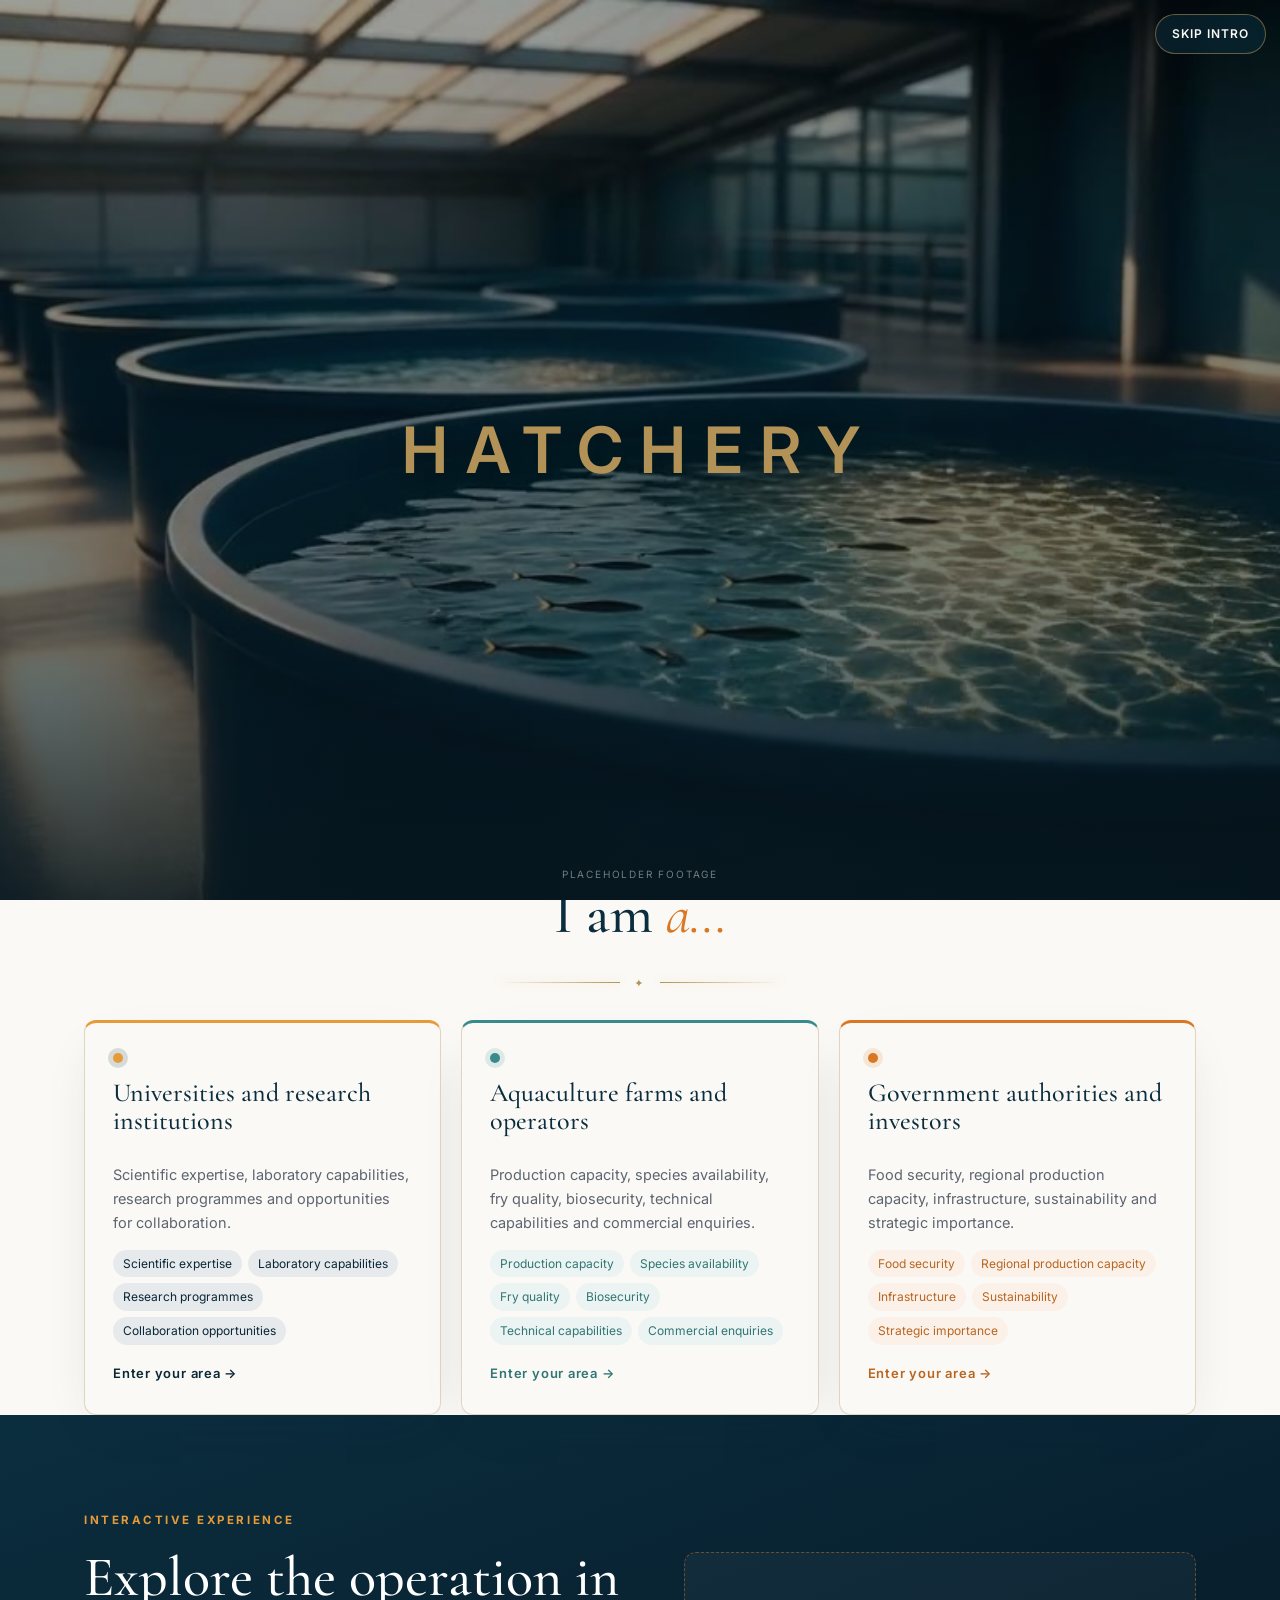
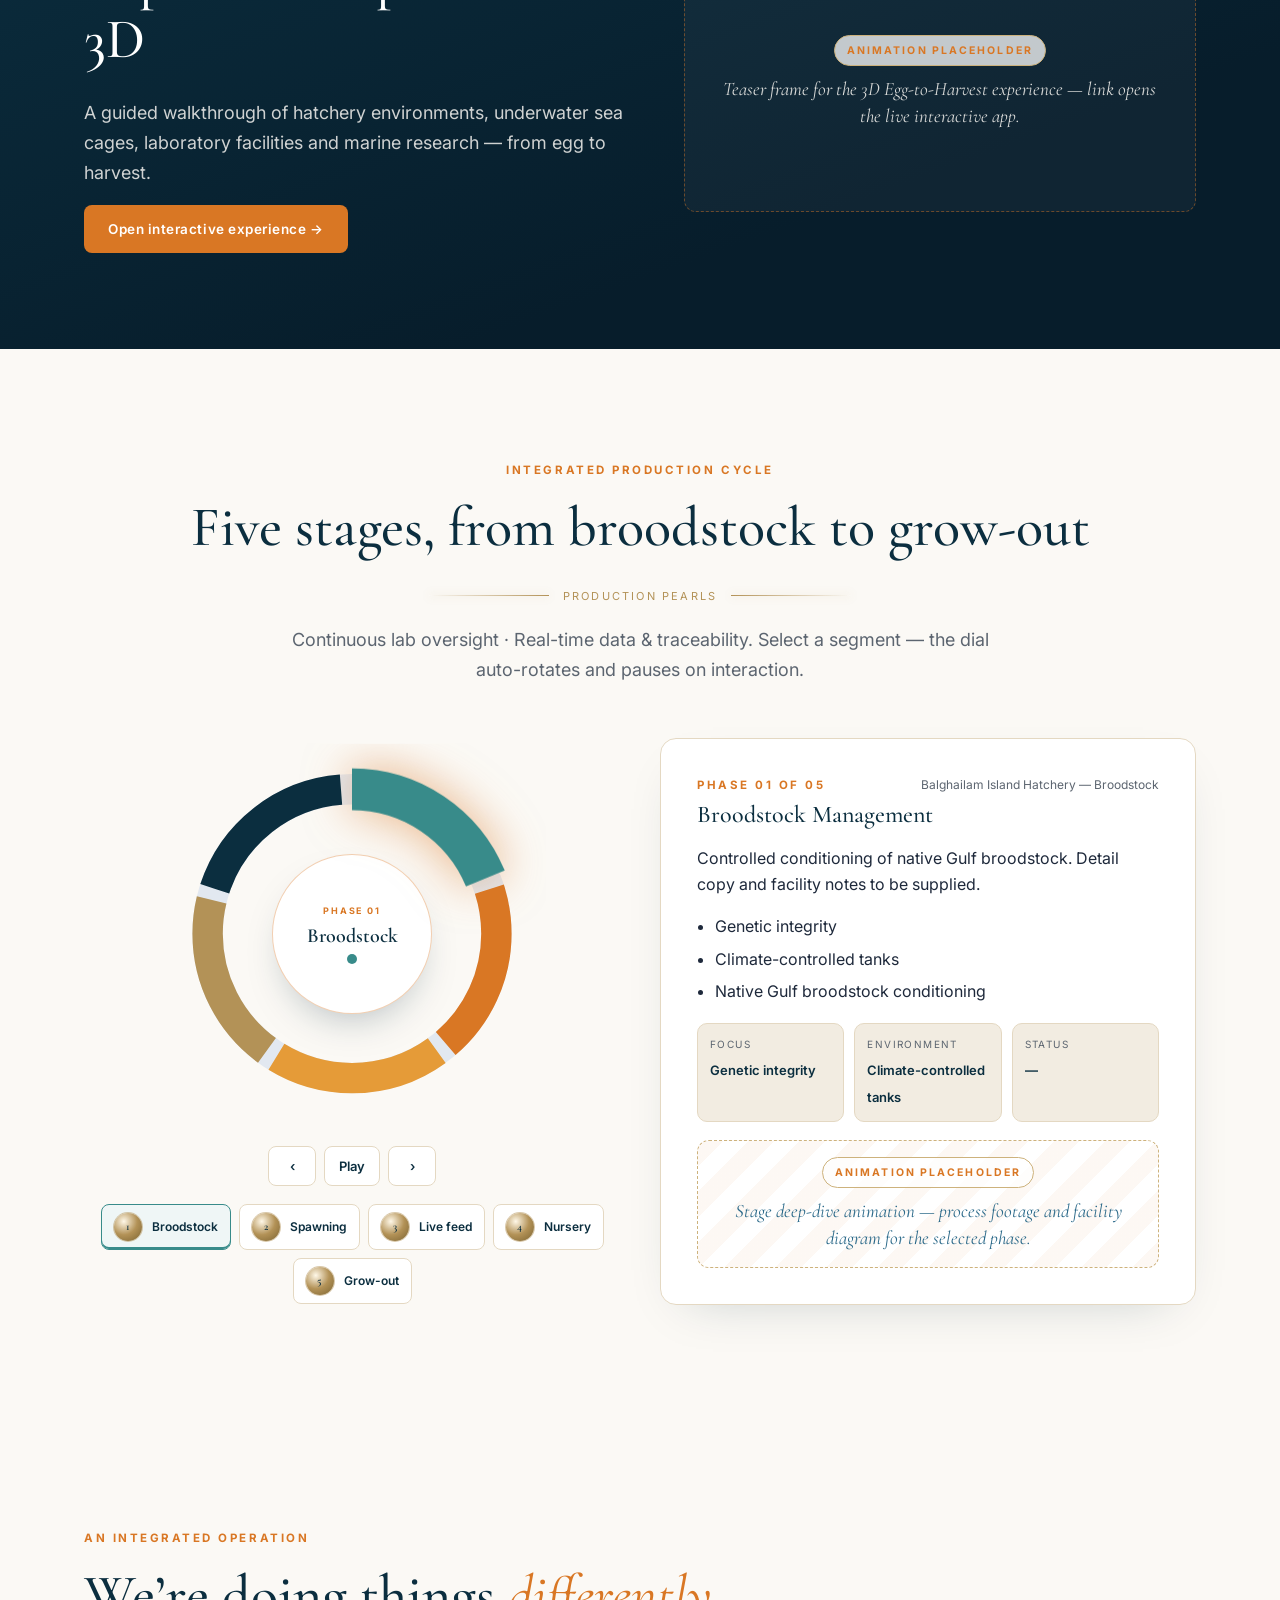
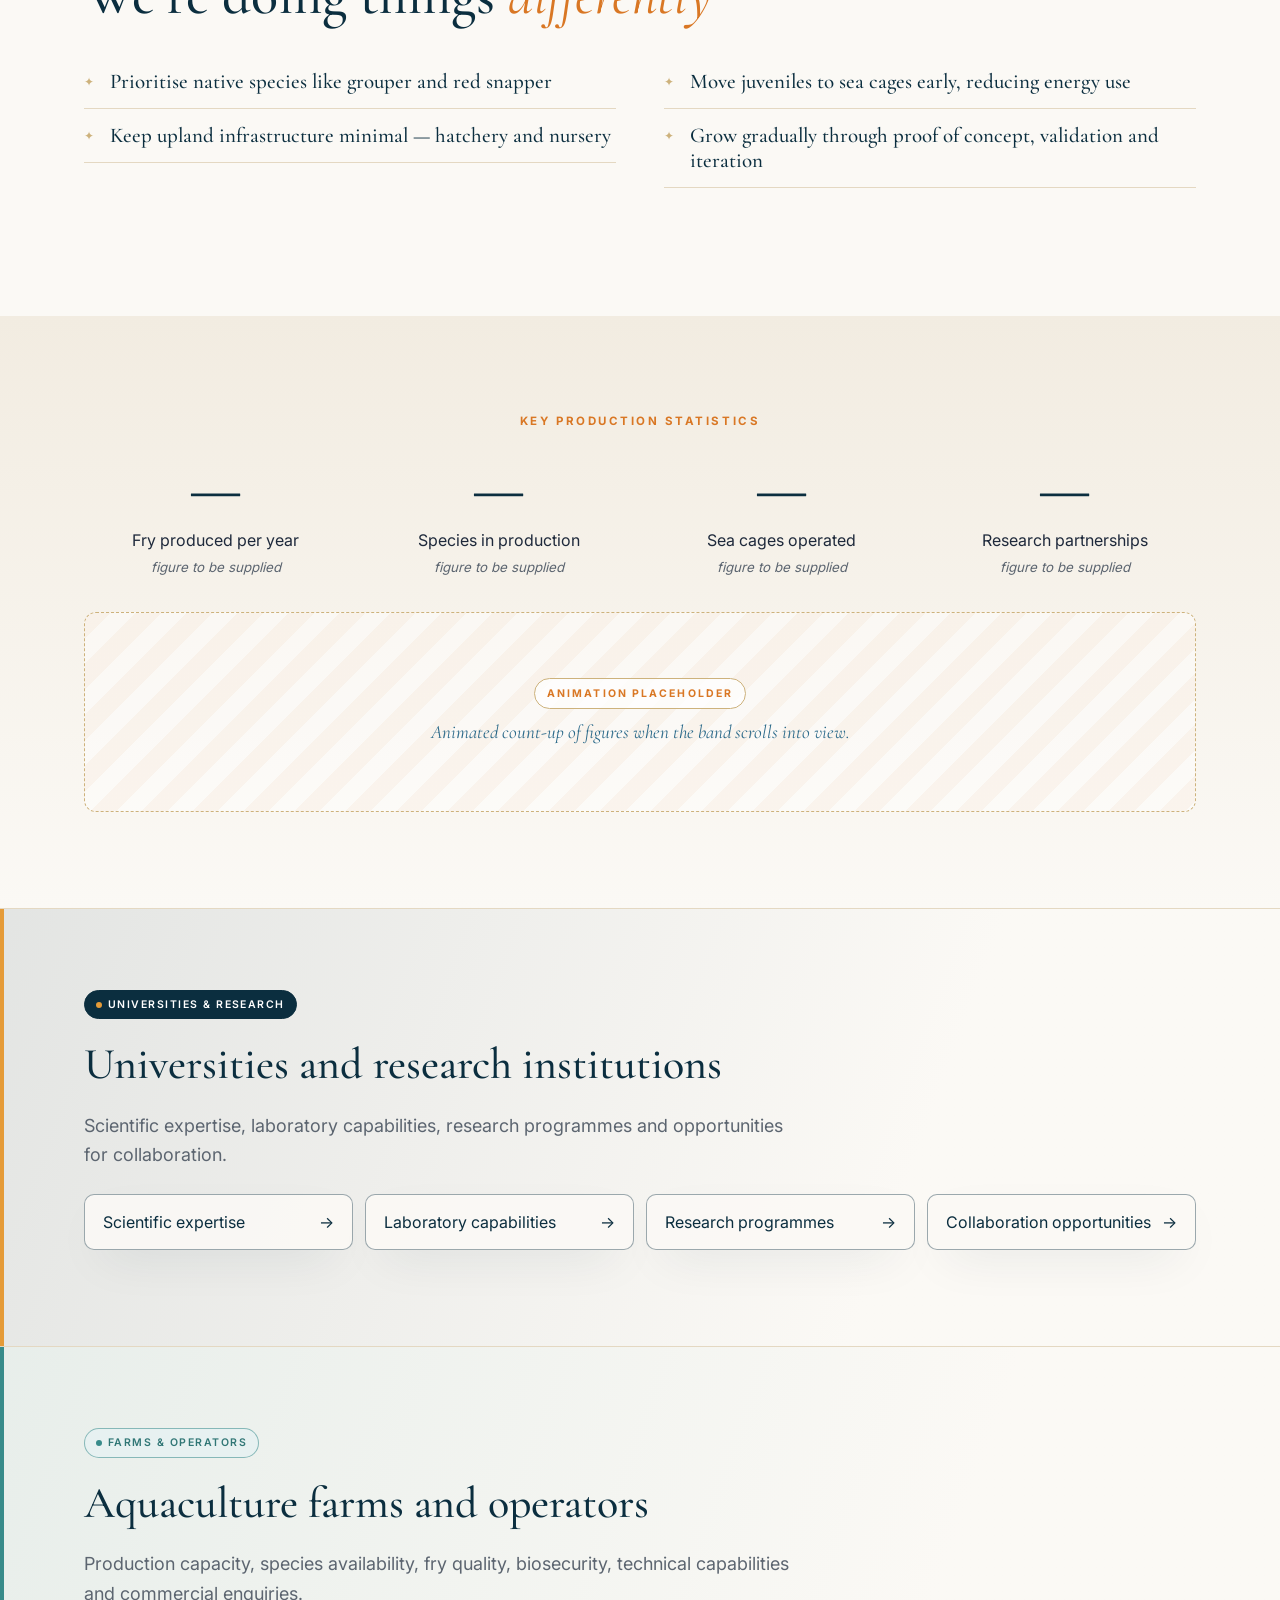
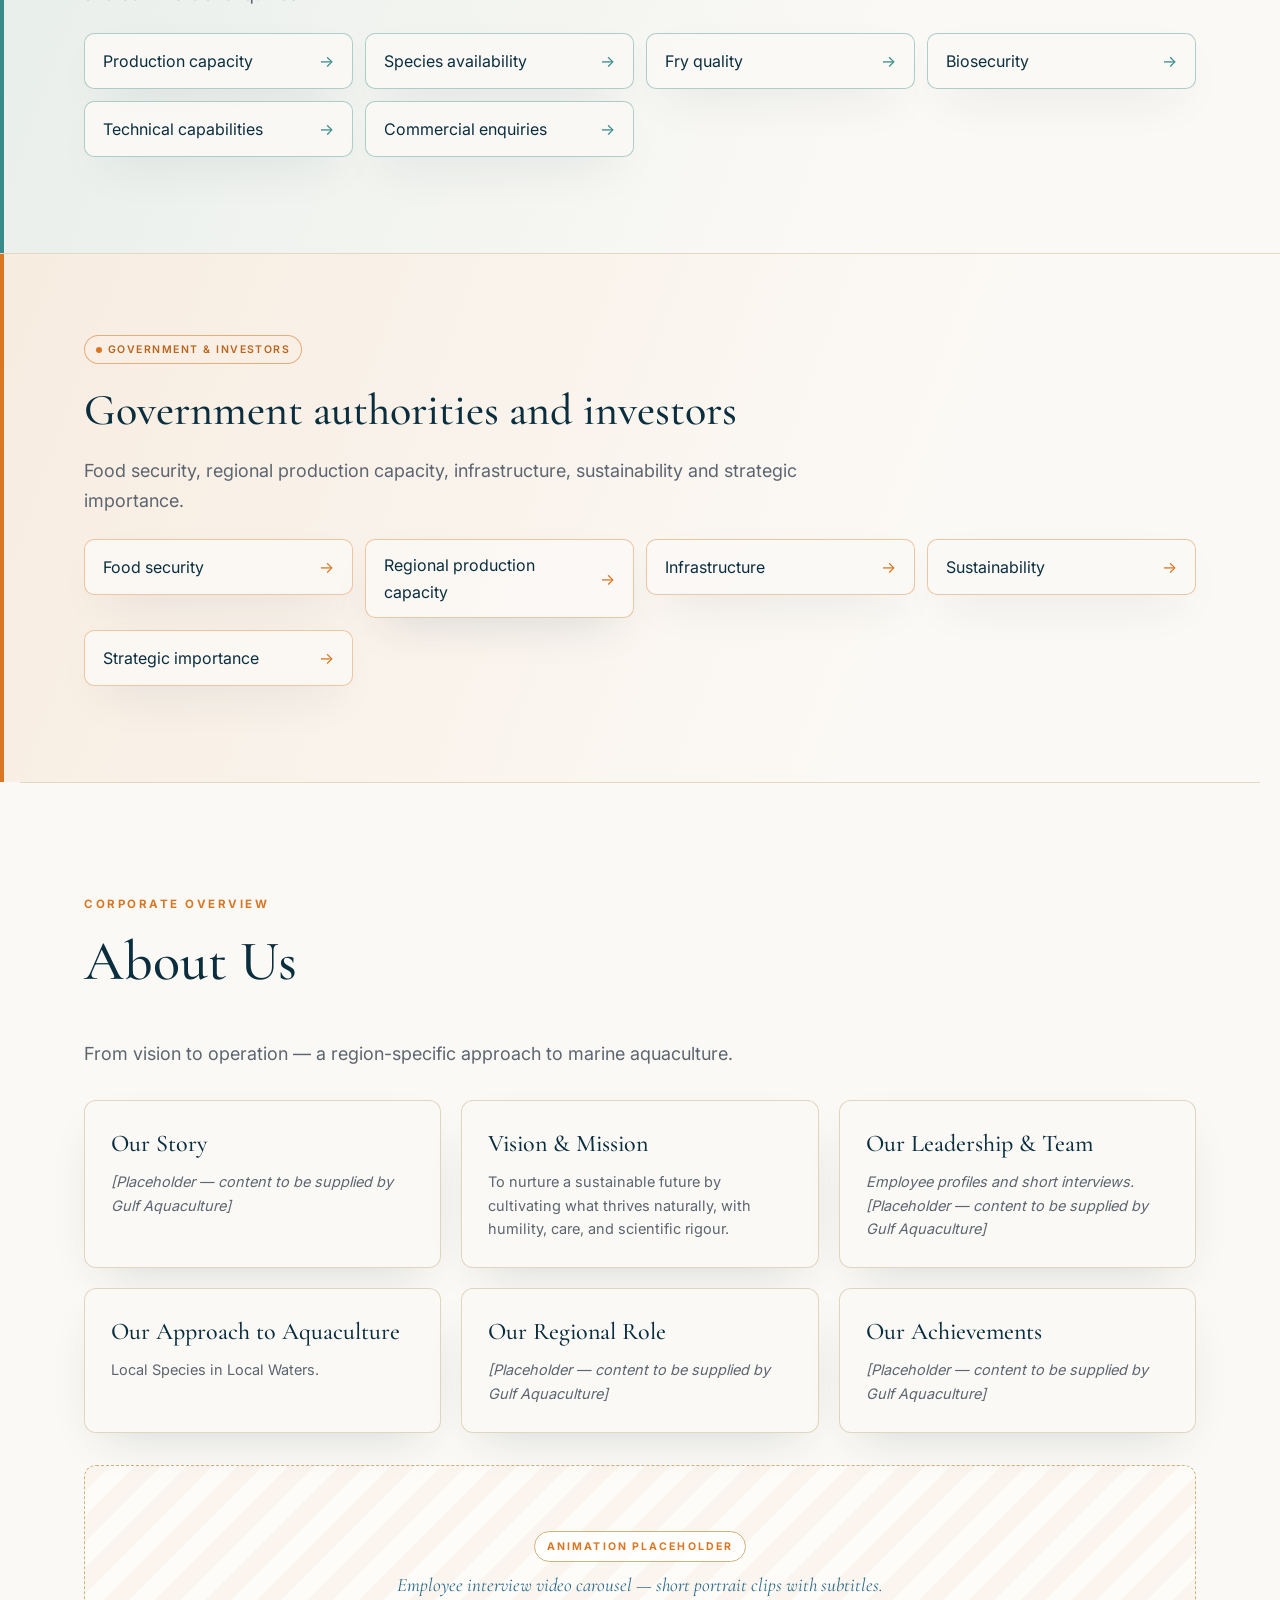
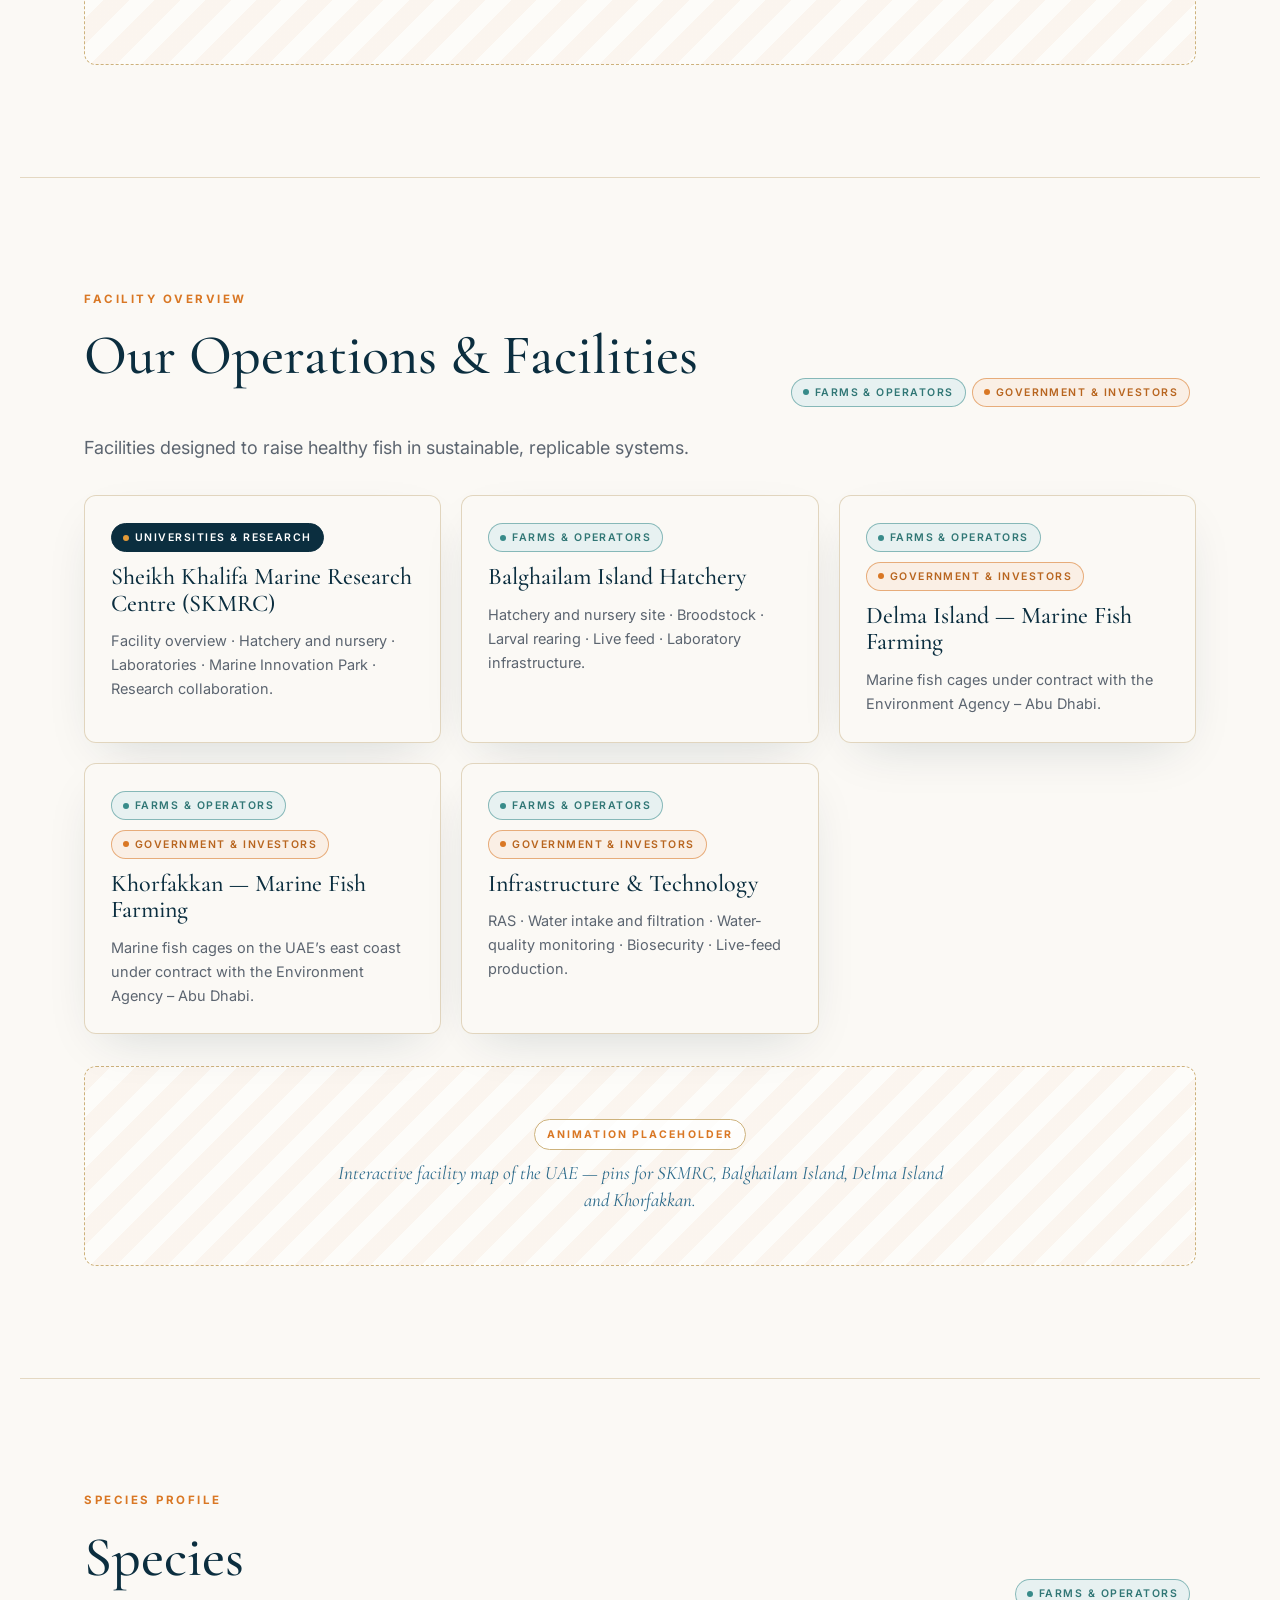
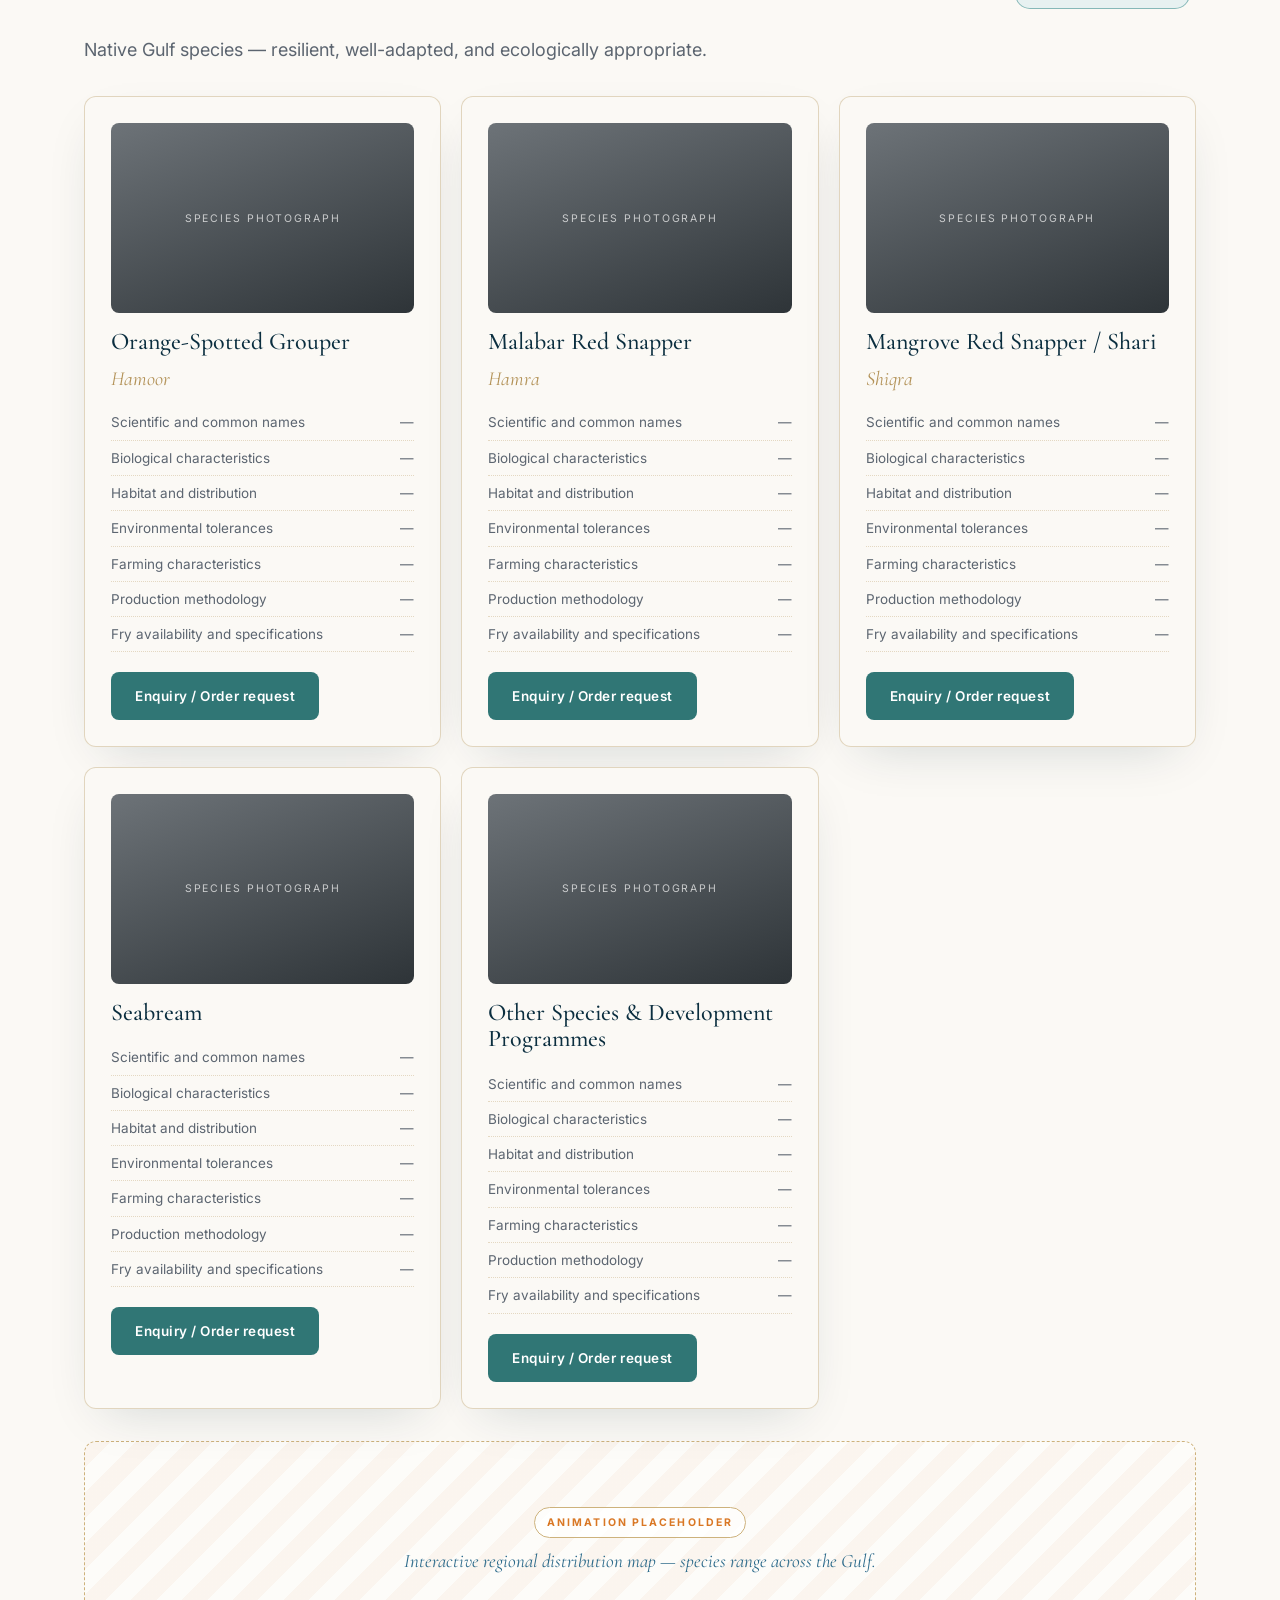
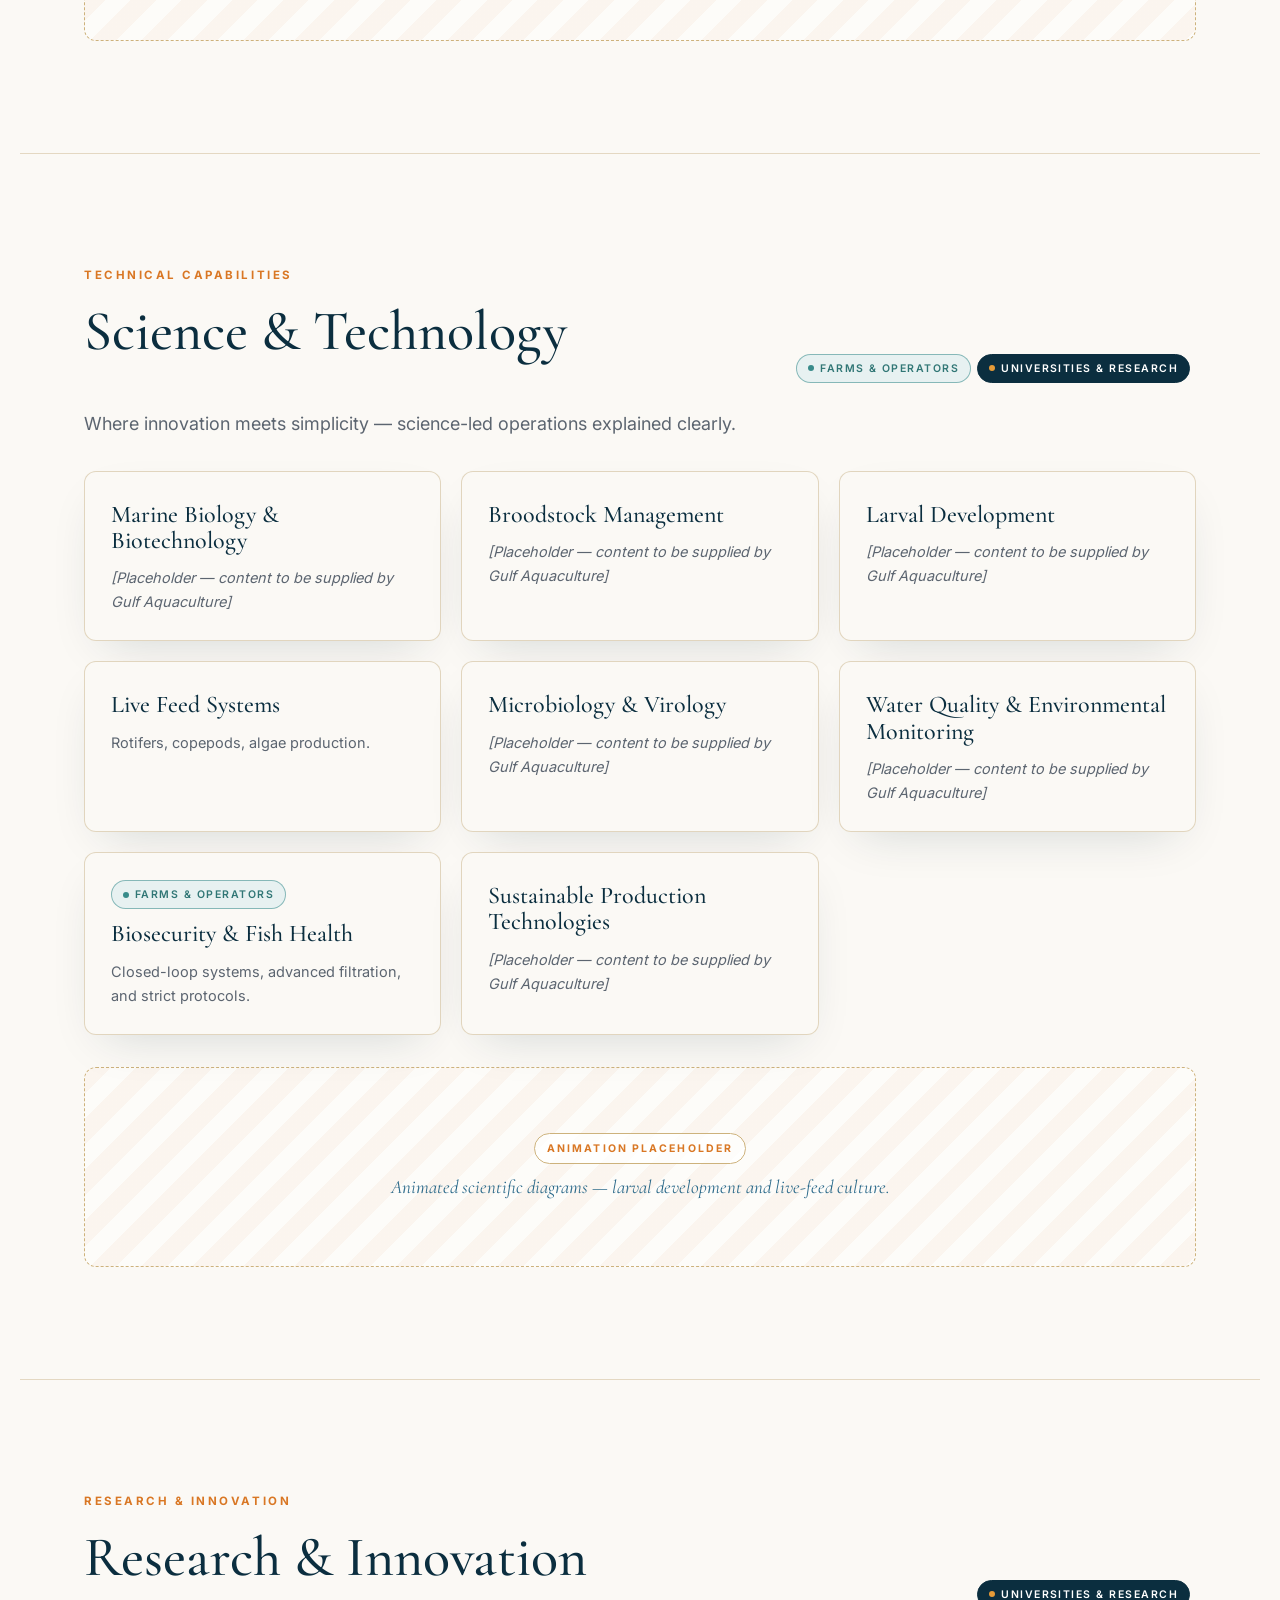
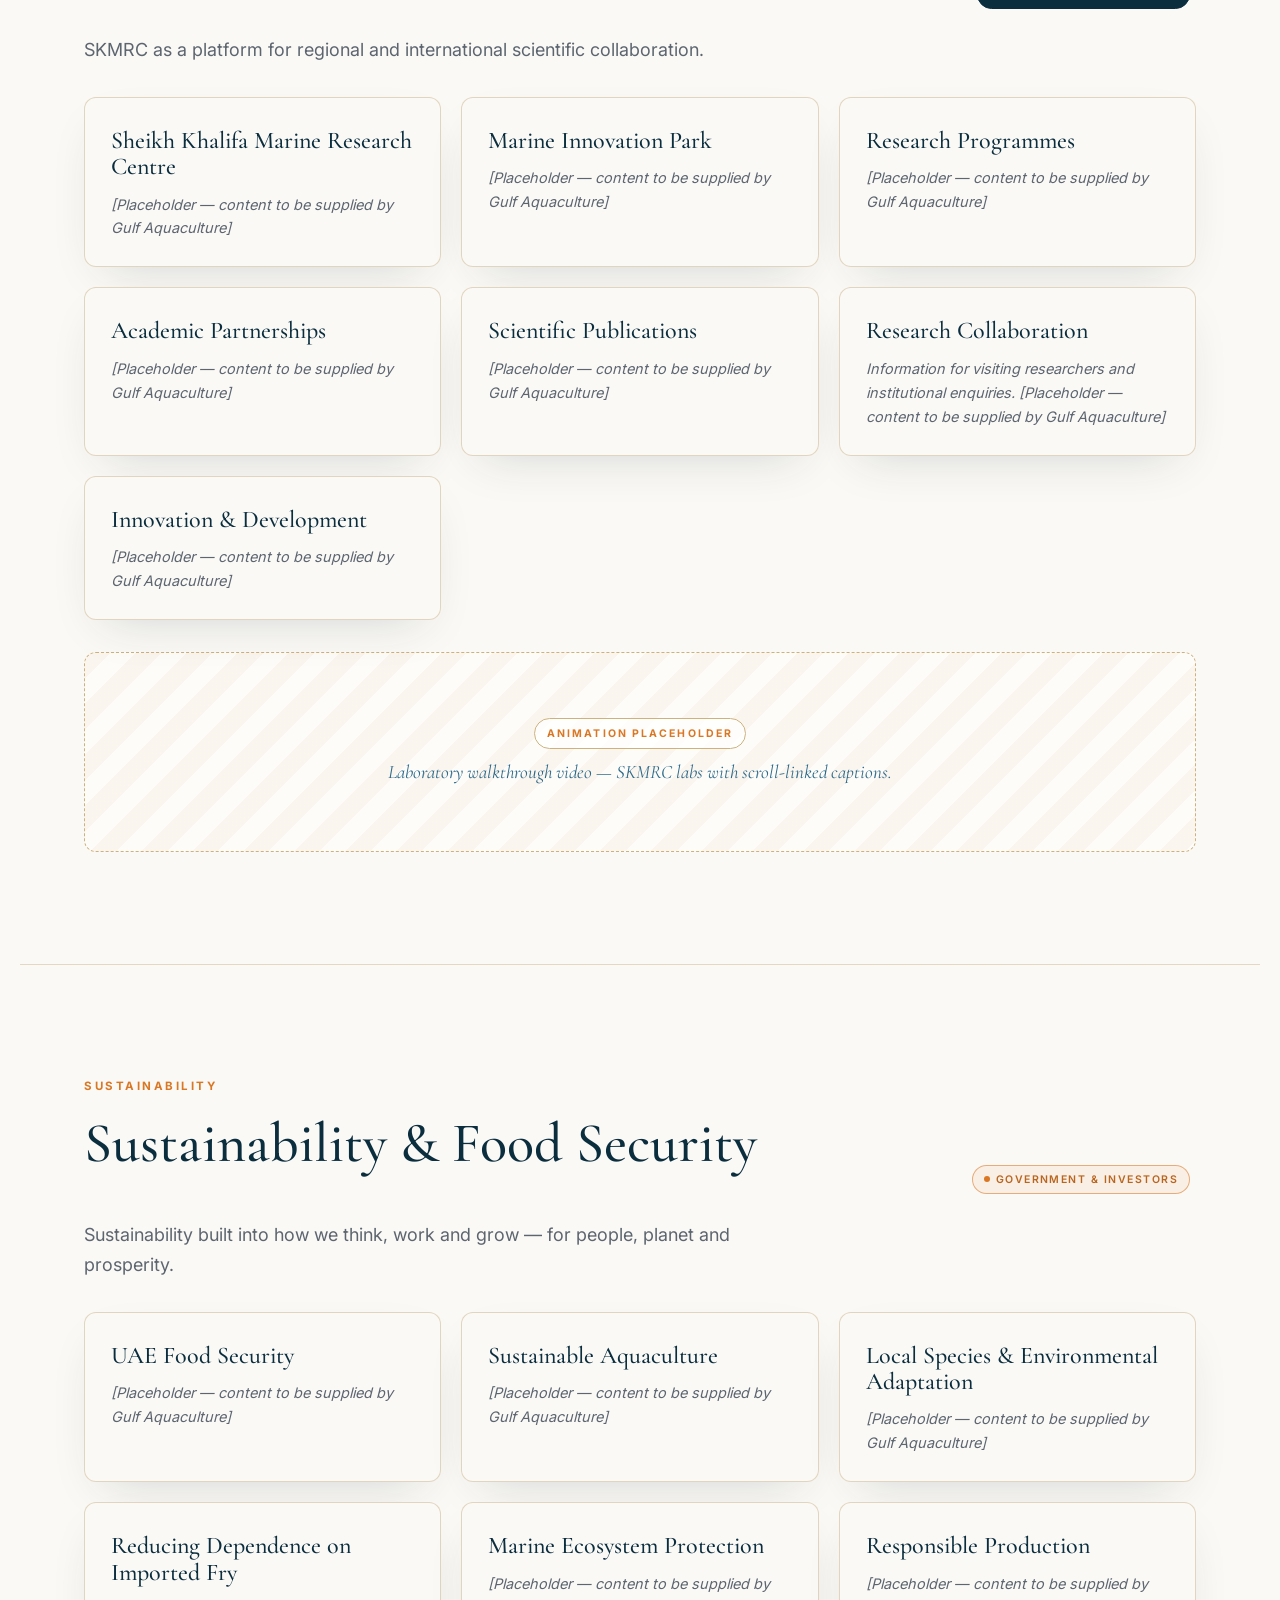
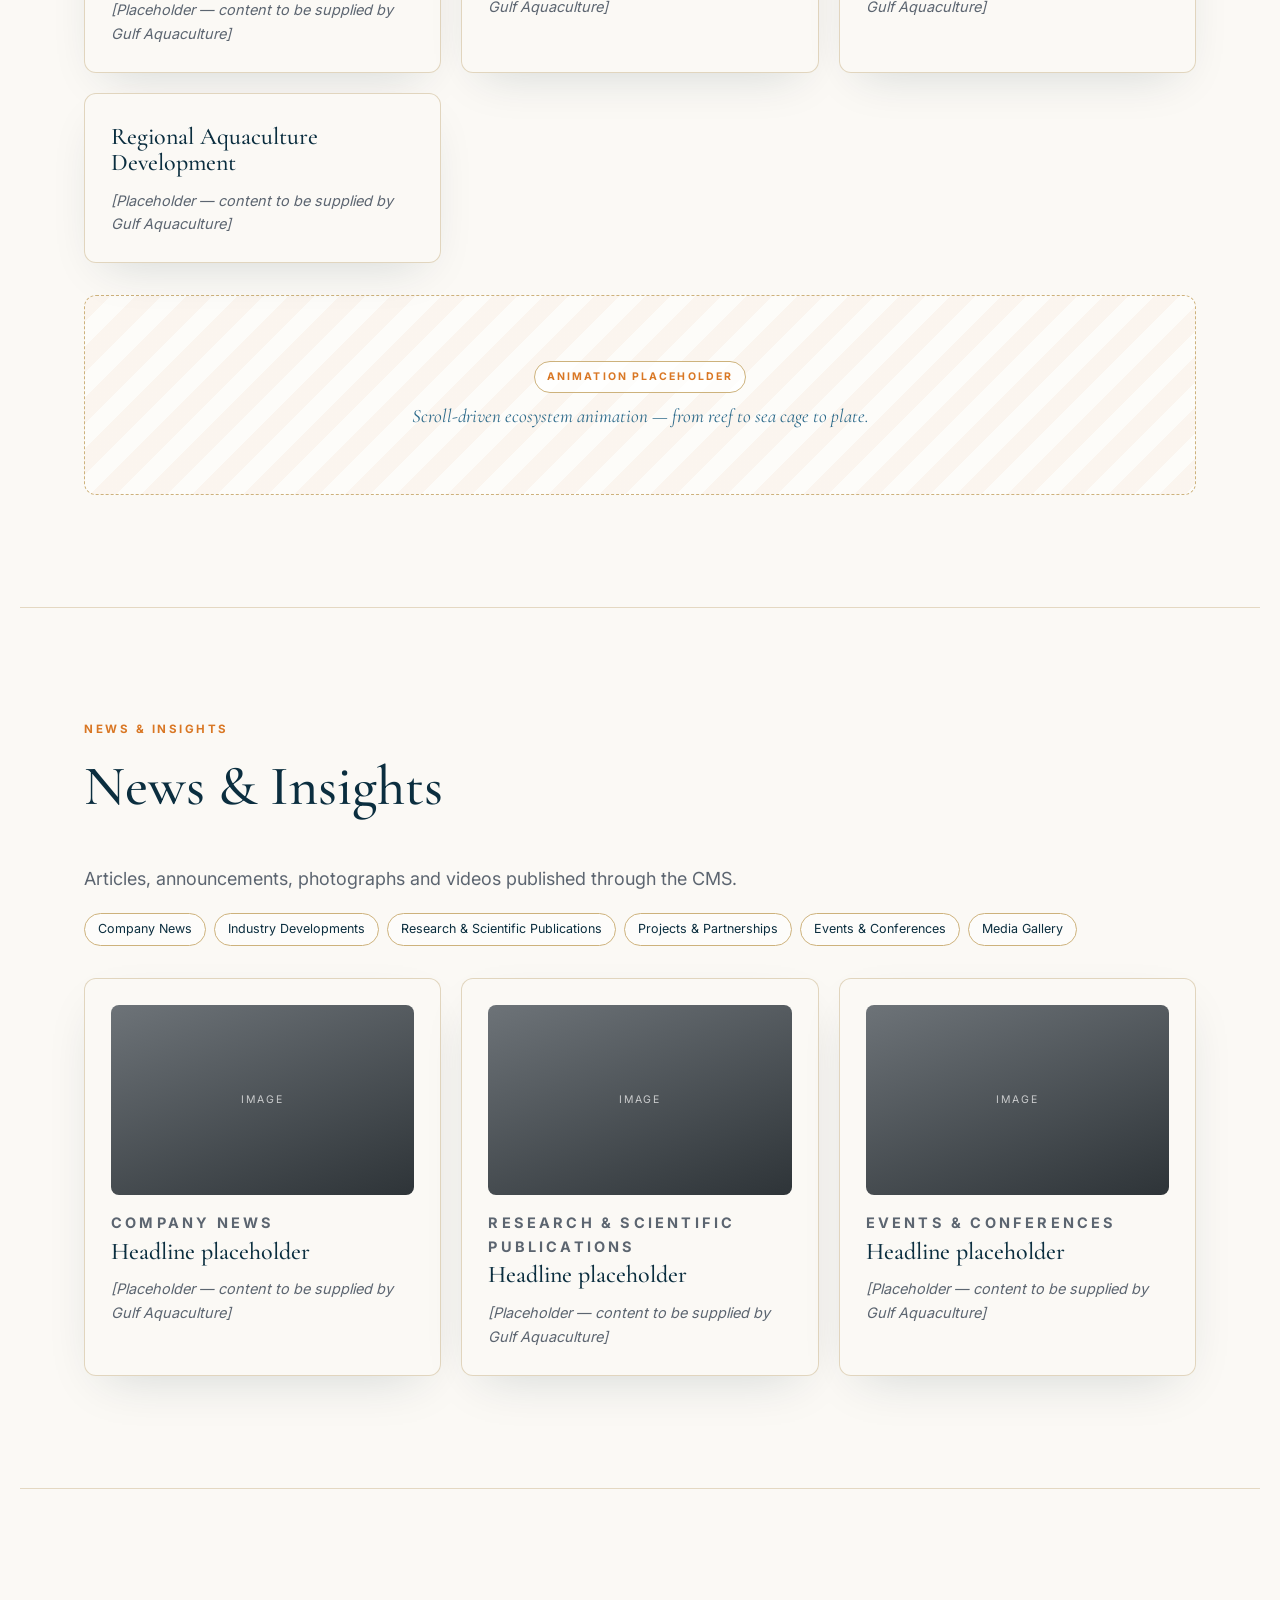
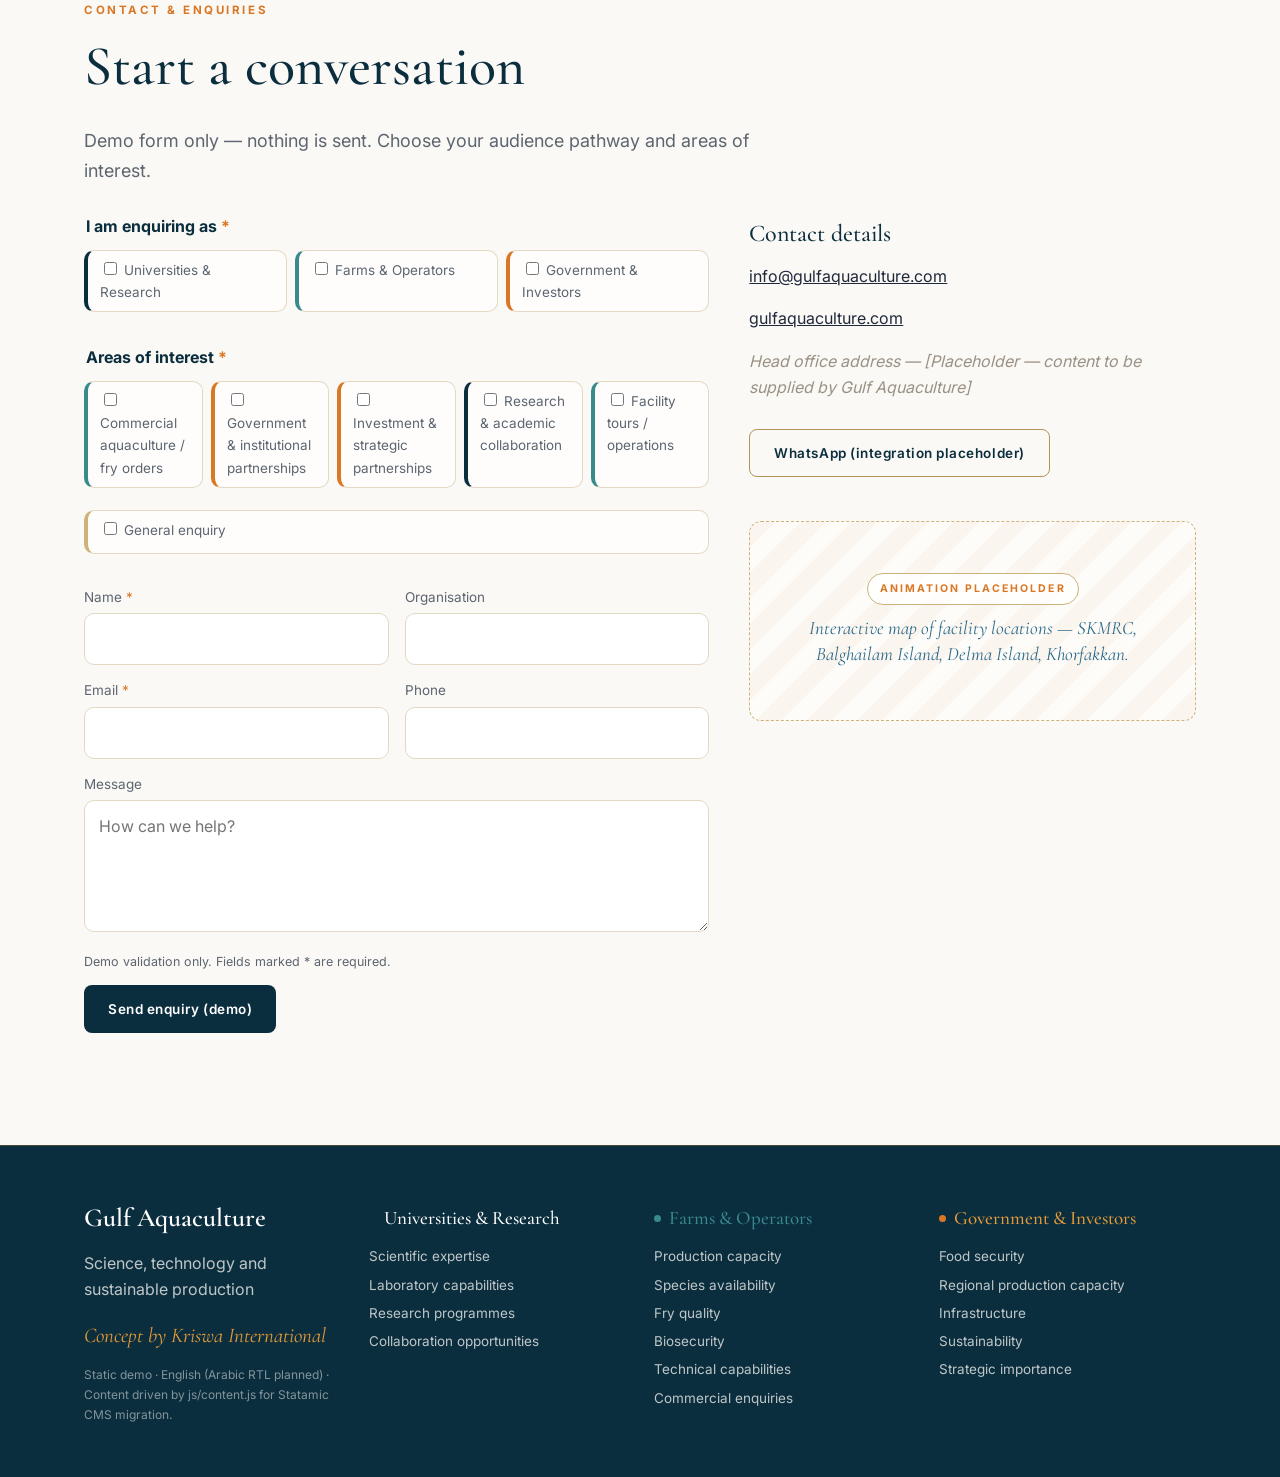
==== commit 98f03235: "Add cinematic homepage opening with pearl production cycle Full-screen ~20s intro (awakening, journe" ====
--- a/index.html
+++ b/index.html
@@ -7,6 +7,7 @@
 <title>Gulf Aquaculture — Transforming Aquaculture in the Middle East (Demo)</title>
 <meta name="description" content="Gulf Aquaculture: sustainable marine aquaculture in the Arabian Gulf — hatchery, nursery, sea cages and research. Website concept demo.">
 <link rel="stylesheet" href="css/style.css">
+<link rel="stylesheet" href="css/cinematic.css">
 </head>
 <body>
 <a class="skip" href="#main">Skip to content</a>
@@ -22,5 +23,6 @@
 <footer class="site-footer" id="footer"></footer>
 <script src="js/content.js"></script>
 <script src="js/main.js"></script>
+<script src="js/cinematic.js"></script>
 </body>
 </html>
--- a/css/cinematic.css
+++ b/css/cinematic.css
@@ -0,0 +1,245 @@
+/* Cinematic opening + site-wide pearl / gold-thread / plankton language */
+
+.cine{
+  position:fixed;inset:0;z-index:200;background:#071820;
+  color:#FBF9F5;overflow:hidden;
+  transition:opacity .65s ease, visibility .65s;
+}
+.cine.cine-done{opacity:0;visibility:hidden;pointer-events:none}
+body.cine-active{overflow:hidden}
+body.cine-active .site-header,
+body.cine-active .access-strip{visibility:hidden}
+
+.cine-plankton,.cine-fx{
+  position:absolute;inset:0;width:100%;height:100%;pointer-events:none;
+}
+.cine-fx{opacity:0;z-index:3}
+.cine-fx.is-liquid,.cine-fx-on.is-liquid{opacity:1}
+.cine-plankton{z-index:1}
+
+.cine-stage{position:absolute;inset:0;z-index:4;display:grid;place-items:center;pointer-events:none}
+.cine-stage[hidden]{display:none!important}
+
+/* Awakening */
+.cine-awake{background:radial-gradient(ellipse at 50% 60%,#0b2e3f 0%,#071820 70%)}
+.cine-fish{width:min(560px,78vw);opacity:calc(var(--awake,0)*0.95);filter:drop-shadow(0 0 18px rgba(179,146,87,.35))}
+.fish-path{
+  stroke:#B39257;stroke-width:1.7;fill:none;
+  stroke-dasharray:1;stroke-dashoffset:calc(1 - var(--awake,0));
+  transition:none;
+}
+.fish-path-b{stroke-width:1.15;opacity:.7}
+.cine-title{
+  position:absolute;top:58%;left:50%;transform:translate(-50%,-40%);
+  margin:0;text-align:center;font:500 clamp(36px,6.5vw,78px)/1.05 'Cormorant Garamond',Georgia,serif;
+  color:#FBF9F5;opacity:calc((var(--awake,0) - .35)/.65);letter-spacing:.02em;
+  filter:url(#none);
+  text-shadow:0 0 40px rgba(11,46,63,.6);
+  /* subtle refraction via layered shadow */
+  animation:refract 3.2s ease-in-out infinite alternate;
+}
+.cine-title span{display:block}
+.cine-title em{
+  display:block;font:600 .42em/1.2 Inter,system-ui,sans-serif;font-style:normal;
+  letter-spacing:.22em;text-transform:uppercase;color:#e59b38;margin-top:.45em;
+}
+.cine-byline{
+  position:absolute;bottom:12%;left:0;right:0;text-align:center;
+  font:italic 18px 'Cormorant Garamond',Georgia,serif;color:#B39257;
+  opacity:calc((var(--awake,0) - .55)/.45);margin:0;
+}
+@keyframes refract{
+  from{text-shadow:0 1px 0 rgba(179,146,87,.15),0 -1px 12px rgba(56,139,138,.15)}
+  to{text-shadow:0 -1px 0 rgba(179,146,87,.2),0 2px 16px rgba(217,119,36,.18)}
+}
+
+/* Journey */
+.cine-journey{background:#050f16}
+.cine-vids{position:absolute;inset:0}
+.cine-vid{
+  position:absolute;inset:0;opacity:0;transition:opacity .55s ease;
+  background:#0b2e3f;
+}
+.cine-vid.is-on{opacity:1;z-index:1}
+.cine-vid video{
+  width:100%;height:100%;object-fit:cover;display:block;
+  filter:saturate(1.05) contrast(1.05) brightness(.92);
+}
+.cine-vid::after{
+  content:"";position:absolute;inset:0;
+  background:linear-gradient(180deg,rgba(7,24,32,.35),rgba(7,24,32,.55) 70%,rgba(7,24,32,.85));
+  pointer-events:none;
+}
+.cine-word{
+  position:relative;z-index:5;margin:0;
+  font:600 clamp(28px,5vw,64px)/1 Inter,system-ui,sans-serif;
+  letter-spacing:.28em;text-transform:uppercase;color:#B39257;
+  text-shadow:0 8px 40px rgba(0,0,0,.55);
+}
+.cine-word.pop{animation:wordIn .7s cubic-bezier(.2,.8,.2,1)}
+@keyframes wordIn{from{opacity:0;letter-spacing:.5em;transform:translateY(12px)}to{opacity:1;transform:none}}
+.cine-ph-note{
+  position:absolute;bottom:calc(18px + env(safe-area-inset-bottom,0px));left:50%;transform:translateX(-50%);
+  z-index:5;margin:0;font-size:10px;letter-spacing:.18em;text-transform:uppercase;
+  color:rgba(251,249,245,.45);
+}
+
+/* CSS liquid fallback when WebGL off */
+.cine:not(.cine-static) .cine-vid.is-on video{
+  animation:none;
+}
+@supports not (background: paint(something)){
+  .cine-journey.liquid-css .cine-vid.is-on{
+    animation:rippleFade .9s ease;
+  }
+}
+@keyframes rippleFade{
+  0%{clip-path:circle(0% at 50% 50%);filter:blur(8px)}
+  100%{clip-path:circle(150% at 50% 50%);filter:blur(0)}
+}
+
+/* Cycle / pearls */
+.cine-cycle{pointer-events:auto;background:radial-gradient(ellipse at 50% 55%,#0b2e3f 0%,#050f16 75%)}
+.cine-thread{position:absolute;inset:0;width:100%;height:100%;z-index:2;pointer-events:none;overflow:visible}
+.thread-path{
+  stroke:#B39257;stroke-width:1.4;fill:none;opacity:calc(var(--form,0)*.85);
+  stroke-dasharray:8 6;filter:drop-shadow(0 0 6px rgba(179,146,87,.45));
+  animation:current 8s linear infinite;
+}
+@keyframes current{to{stroke-dashoffset:-80}}
+.cine-pearls{position:absolute;inset:0;z-index:5}
+.cine-pearl{
+  position:absolute;transform:translate(-50%,-50%) scale(calc(.35 + var(--appear,0)*.65));
+  opacity:var(--appear,0);border:0;background:none;cursor:pointer;padding:0;
+  width:88px;color:#FBF9F5;pointer-events:auto;transition:transform .35s ease;
+}
+.cine-pearl.is-formed{opacity:1!important;visibility:visible}
+.cine-cycle.ready .cine-pearl{opacity:1;visibility:visible}
+.pearl-glow{
+  position:absolute;inset:-18px;border-radius:50%;
+  background:radial-gradient(circle,color-mix(in srgb,var(--pc,#B39257) 55%,transparent),transparent 70%);
+  opacity:.55;filter:blur(2px);transition:opacity .3s,transform .35s;
+}
+.pearl-core{
+  position:relative;display:grid;place-items:center;width:64px;height:64px;margin:0 auto;
+  border-radius:50%;overflow:hidden;
+  background:radial-gradient(circle at 35% 30%,#fff8e8,#B39257 45%,#7a6230 100%);
+  box-shadow:0 0 0 1.5px rgba(251,249,245,.55),0 12px 30px -8px rgba(0,0,0,.55),inset 0 -8px 16px rgba(11,46,63,.25);
+  transition:transform .35s cubic-bezier(.2,.8,.2,1),box-shadow .35s;
+}
+.pearl-vid{position:absolute;inset:0;width:100%;height:100%;object-fit:cover;opacity:0;transition:opacity .35s;border-radius:50%}
+.pearl-n{position:relative;z-index:1;font:600 18px 'Cormorant Garamond',Georgia,serif;color:#0b2e3f;text-shadow:0 1px 0 rgba(255,255,255,.4)}
+.pearl-label{
+  display:block;margin-top:10px;font:600 10px/1.25 Inter,system-ui,sans-serif;
+  letter-spacing:.06em;text-transform:uppercase;text-align:center;max-width:140px;
+  color:rgba(251,249,245,.88);text-shadow:0 2px 10px rgba(0,0,0,.5);
+}
+.pearl-label b{color:#e59b38;margin-right:4px}
+.cine-pearl.is-hot .pearl-core,
+.cine-pearl.is-focus .pearl-core,
+.cine-pearl:focus-visible .pearl-core{
+  transform:scale(1.28);
+  box-shadow:0 0 0 2px #B39257,0 18px 40px -6px rgba(179,146,87,.55),inset 0 -8px 16px rgba(11,46,63,.2);
+}
+.cine-pearl.is-hot .pearl-vid{opacity:.92}
+.cine-pearl.is-hot .pearl-n{opacity:0}
+.cine-pearl.is-hot .pearl-glow{opacity:.95;transform:scale(1.15)}
+.cine-cycle-hint{
+  position:absolute;bottom:calc(64px + env(safe-area-inset-bottom,0px));left:0;right:0;
+  text-align:center;z-index:6;margin:0;font-size:11px;letter-spacing:.16em;text-transform:uppercase;
+  color:rgba(251,249,245,.45);opacity:0;transition:opacity .6s;
+}
+.cine-cycle.ready .cine-cycle-hint{opacity:1}
+
+/* Immersion */
+.cine-immersion{
+  position:absolute;inset:0;z-index:40;background:rgba(7,24,32,.94);
+  backdrop-filter:blur(18px);-webkit-backdrop-filter:blur(18px);
+  overflow:auto;pointer-events:auto;
+  animation:immIn .55s cubic-bezier(.2,.7,.2,1);
+}
+@keyframes immIn{from{opacity:0;clip-path:circle(0% at 50% 50%)}to{opacity:1;clip-path:circle(150% at 50% 50%)}}
+.cine-imm-close{
+  position:fixed;top:calc(14px + env(safe-area-inset-top,0px));right:calc(14px + env(safe-area-inset-right,0px));
+  width:48px;height:48px;border-radius:50%;border:1px solid rgba(179,146,87,.5);
+  background:rgba(11,46,63,.85);color:#FBF9F5;font-size:28px;cursor:pointer;z-index:45;
+}
+.cine-imm-inner{max-width:880px;margin:48px auto 64px;padding:0 24px;clear:both}
+.cine-imm-kicker{font-size:11px;letter-spacing:.22em;text-transform:uppercase;color:#e59b38;font-weight:700}
+.cine-imm-title{font:500 clamp(32px,5vw,56px)/1.1 'Cormorant Garamond',Georgia,serif;color:#FBF9F5;margin:.2em 0 .4em}
+.cine-imm-detail{color:rgba(251,249,245,.78);font-size:17px;max-width:640px}
+.cine-imm-grid{display:grid;grid-template-columns:repeat(3,1fr);gap:18px;margin:28px 0}
+.cine-imm-grid section{
+  background:rgba(255,255,255,.04);border:1px solid rgba(179,146,87,.35);border-radius:12px;padding:18px;
+}
+.cine-imm-grid h3{margin:0 0 10px;font:600 12px Inter,sans-serif;letter-spacing:.16em;text-transform:uppercase;color:#B39257}
+.cine-imm-grid ul{margin:0;padding:0 0 0 16px;color:rgba(251,249,245,.85);font-size:14px}
+.cine-imm-grid li{margin:6px 0}
+.cine-imm-params{display:grid;grid-template-columns:repeat(3,1fr);gap:10px;margin-bottom:28px}
+.cine-imm-params div{background:rgba(255,255,255,.05);border:1px solid rgba(179,146,87,.28);border-radius:10px;padding:12px}
+.cine-imm-params span{display:block;font-size:10px;letter-spacing:.14em;text-transform:uppercase;color:rgba(251,249,245,.5);margin-bottom:4px}
+.cine-imm-params strong{color:#FBF9F5;font:600 13px Inter,sans-serif}
+
+/* Chrome */
+.cine-chrome{
+  position:absolute;z-index:25;top:calc(14px + env(safe-area-inset-top,0px));
+  right:calc(14px + env(safe-area-inset-right,0px));
+  display:flex;gap:8px;pointer-events:auto;
+}
+.cine-skip,.cine-replay{
+  min-height:40px;padding:0 16px;border-radius:99px;cursor:pointer;
+  border:1px solid rgba(179,146,87,.55);background:rgba(11,46,63,.55);
+  color:#FBF9F5;font:600 12px/1 Inter,system-ui,sans-serif;letter-spacing:.08em;text-transform:uppercase;
+  backdrop-filter:blur(8px);-webkit-backdrop-filter:blur(8px);
+}
+.cine-skip:hover,.cine-replay:hover{background:rgba(217,119,36,.35);border-color:#e59b38}
+.cine-replay[hidden],.cine-skip[hidden]{display:none!important}
+
+/* Static / reduced motion */
+.cine-static .cine-title{opacity:1;animation:none}
+.cine-static .fish-path{stroke-dashoffset:0}
+.cine-static .thread-path{animation:none;opacity:.85}
+@media (prefers-reduced-motion:reduce){
+  .cine-title{animation:none}
+  .thread-path{animation:none}
+  .cine-word.pop{animation:none}
+  .cine-immersion{animation:none}
+}
+
+/* Floating replay after intro (also in chrome when visible) */
+body.cine-has-replay .hero-replay{
+  display:inline-flex;
+}
+.hero-replay{display:none}
+
+/* Site-wide plankton + gold thread dividers + pearl icons */
+.site-plankton{
+  position:fixed;inset:0;z-index:0;pointer-events:none;opacity:.55;
+}
+main,.site-header,.access-strip,.site-footer{position:relative;z-index:1}
+.gold-thread{
+  display:flex;align-items:center;justify-content:center;gap:14px;margin:8px 0 20px;
+  color:#B39257;font-size:11px;letter-spacing:.2em;text-transform:uppercase;
+}
+.gold-thread:before,.gold-thread:after{
+  content:"";height:1px;flex:1;max-width:120px;
+  background:linear-gradient(90deg,transparent,#B39257);
+  box-shadow:0 0 8px rgba(179,146,87,.35);
+}
+.gold-thread:after{transform:scaleX(-1)}
+.pearl-ico{
+  width:28px;height:28px;border-radius:50%;display:inline-grid;place-items:center;
+  background:radial-gradient(circle at 35% 30%,#fff8e8,#B39257 50%,#7a6230);
+  box-shadow:0 0 0 1px rgba(179,146,87,.5);font:600 11px 'Cormorant Garamond',Georgia,serif;color:#0b2e3f;
+  flex:none;
+}
+.phase-legend .leg .pearl-ico{margin-right:2px}
+.leg .leg-n{display:none}
+
+@media (max-width:760px){
+  .cine-pearl{width:72px}
+  .pearl-core{width:52px;height:52px}
+  .pearl-label{font-size:9px;max-width:110px}
+  .cine-imm-grid,.cine-imm-params{grid-template-columns:1fr}
+  .cine-title{top:54%}
+}
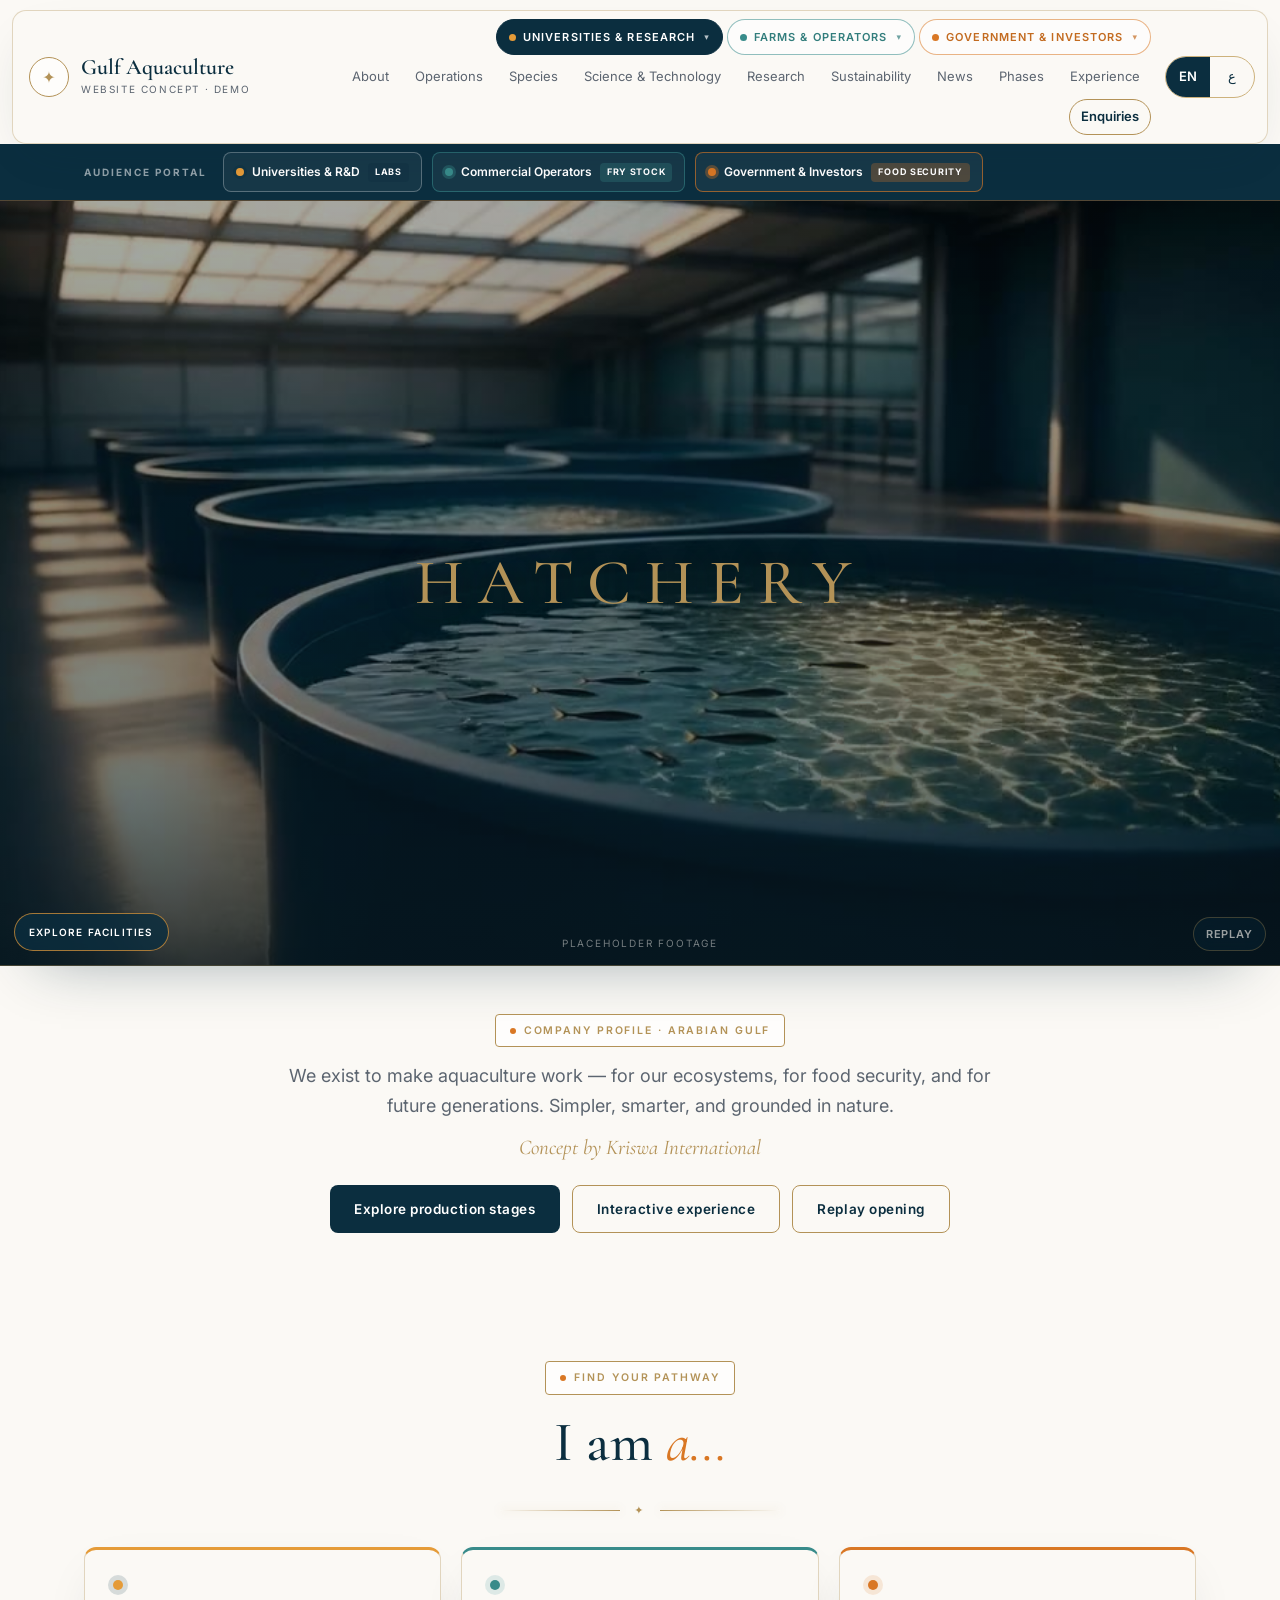
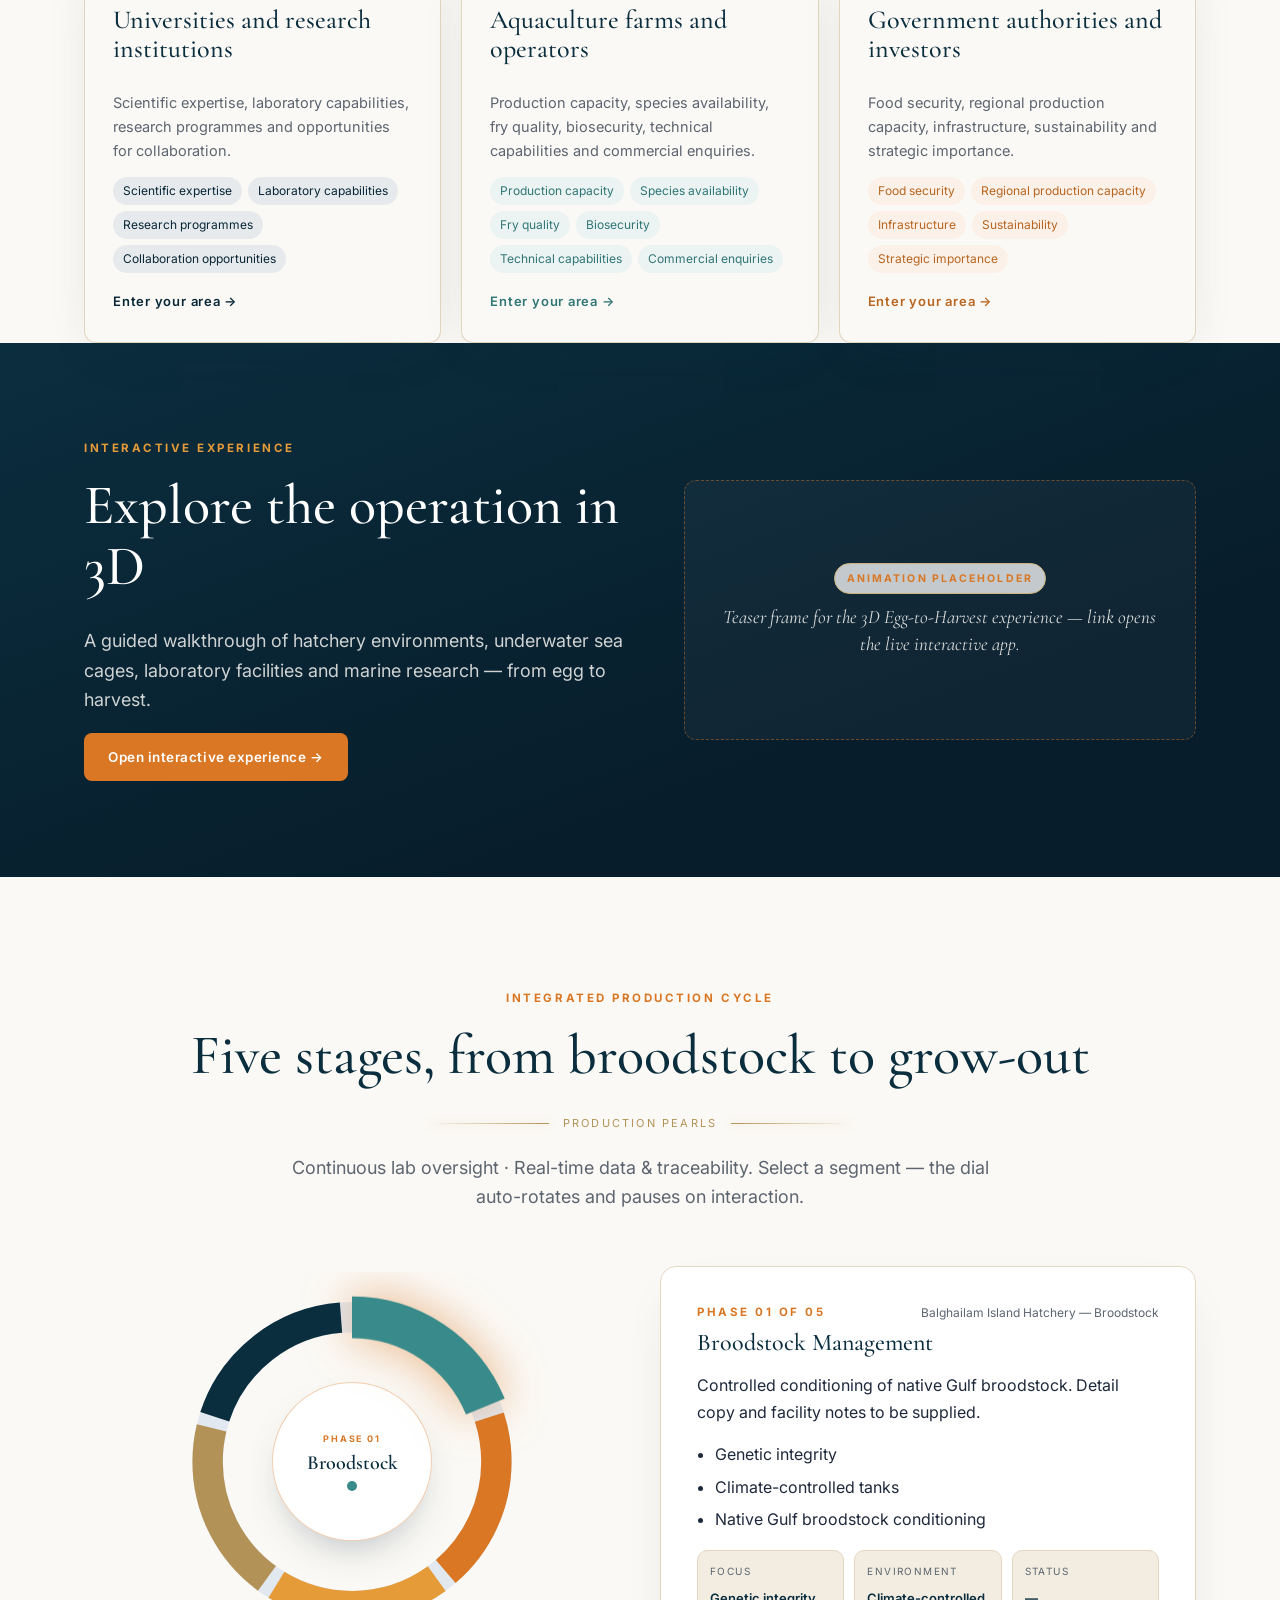
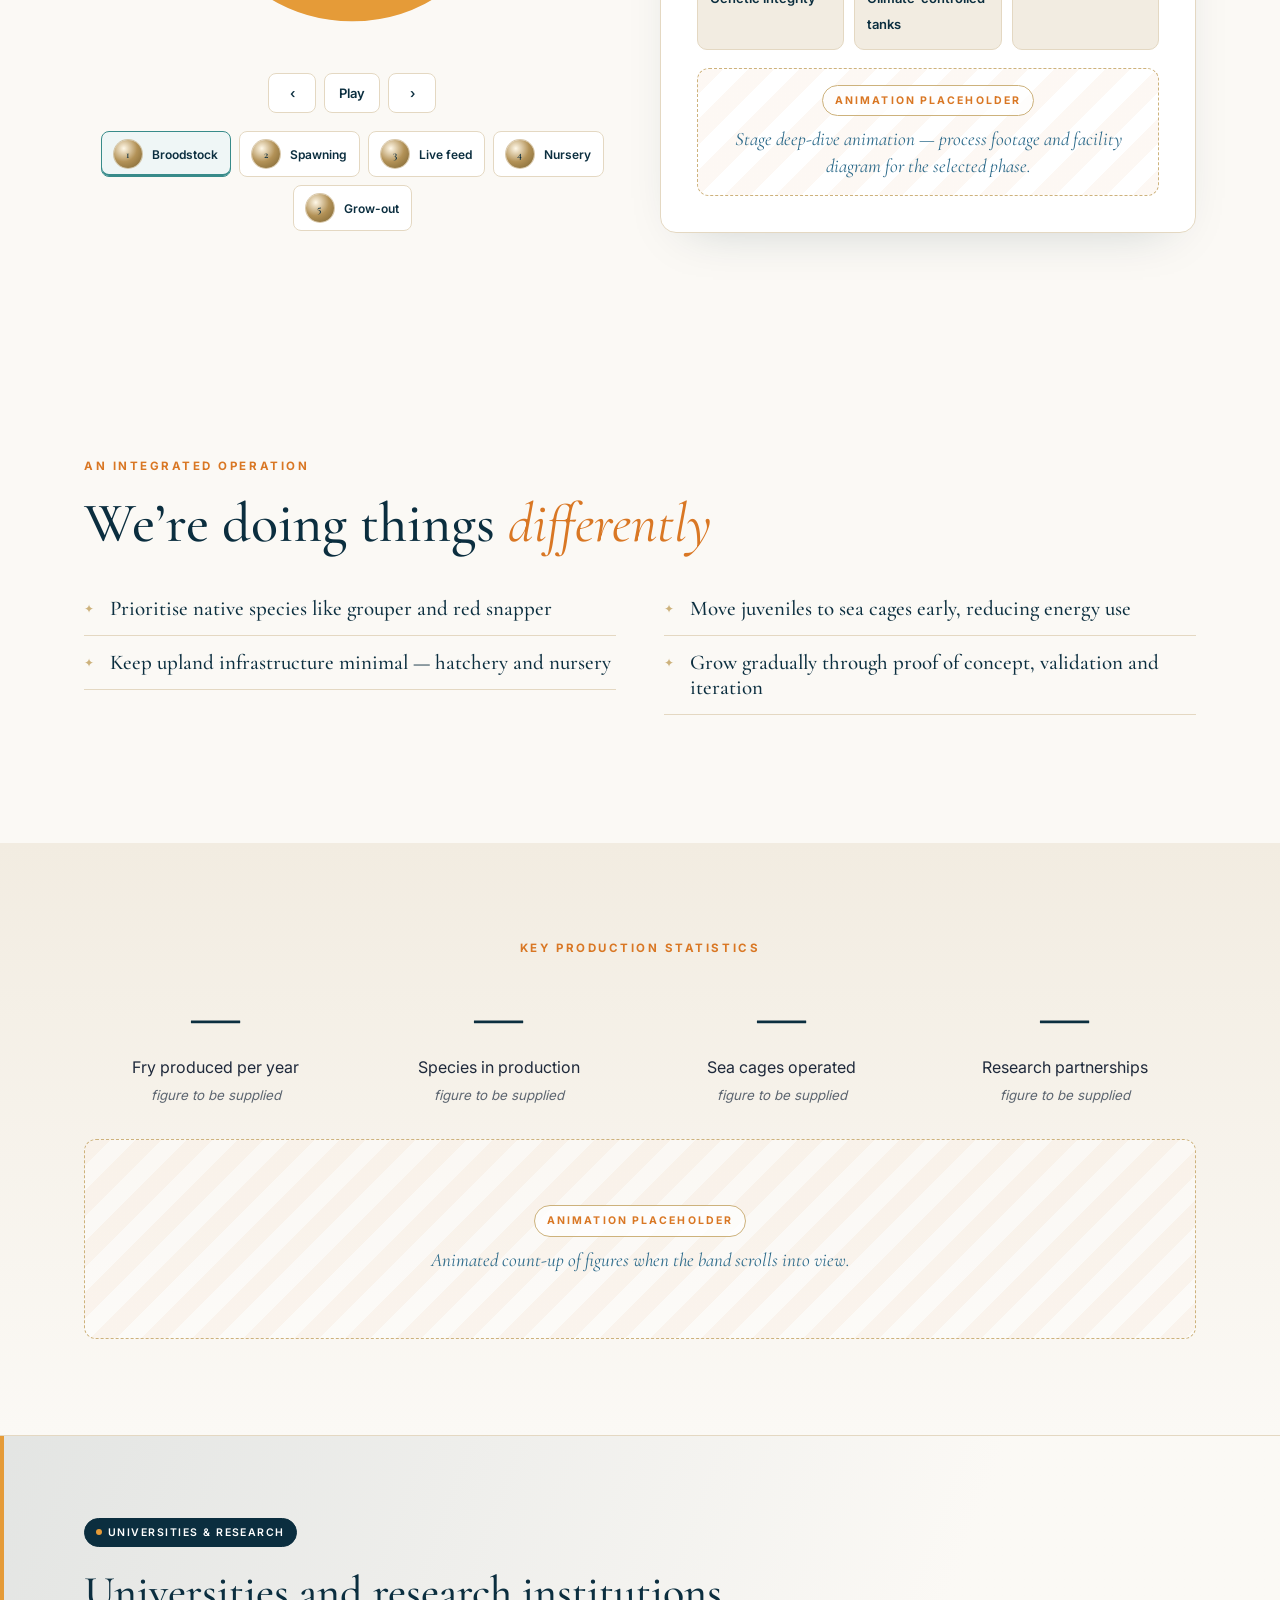
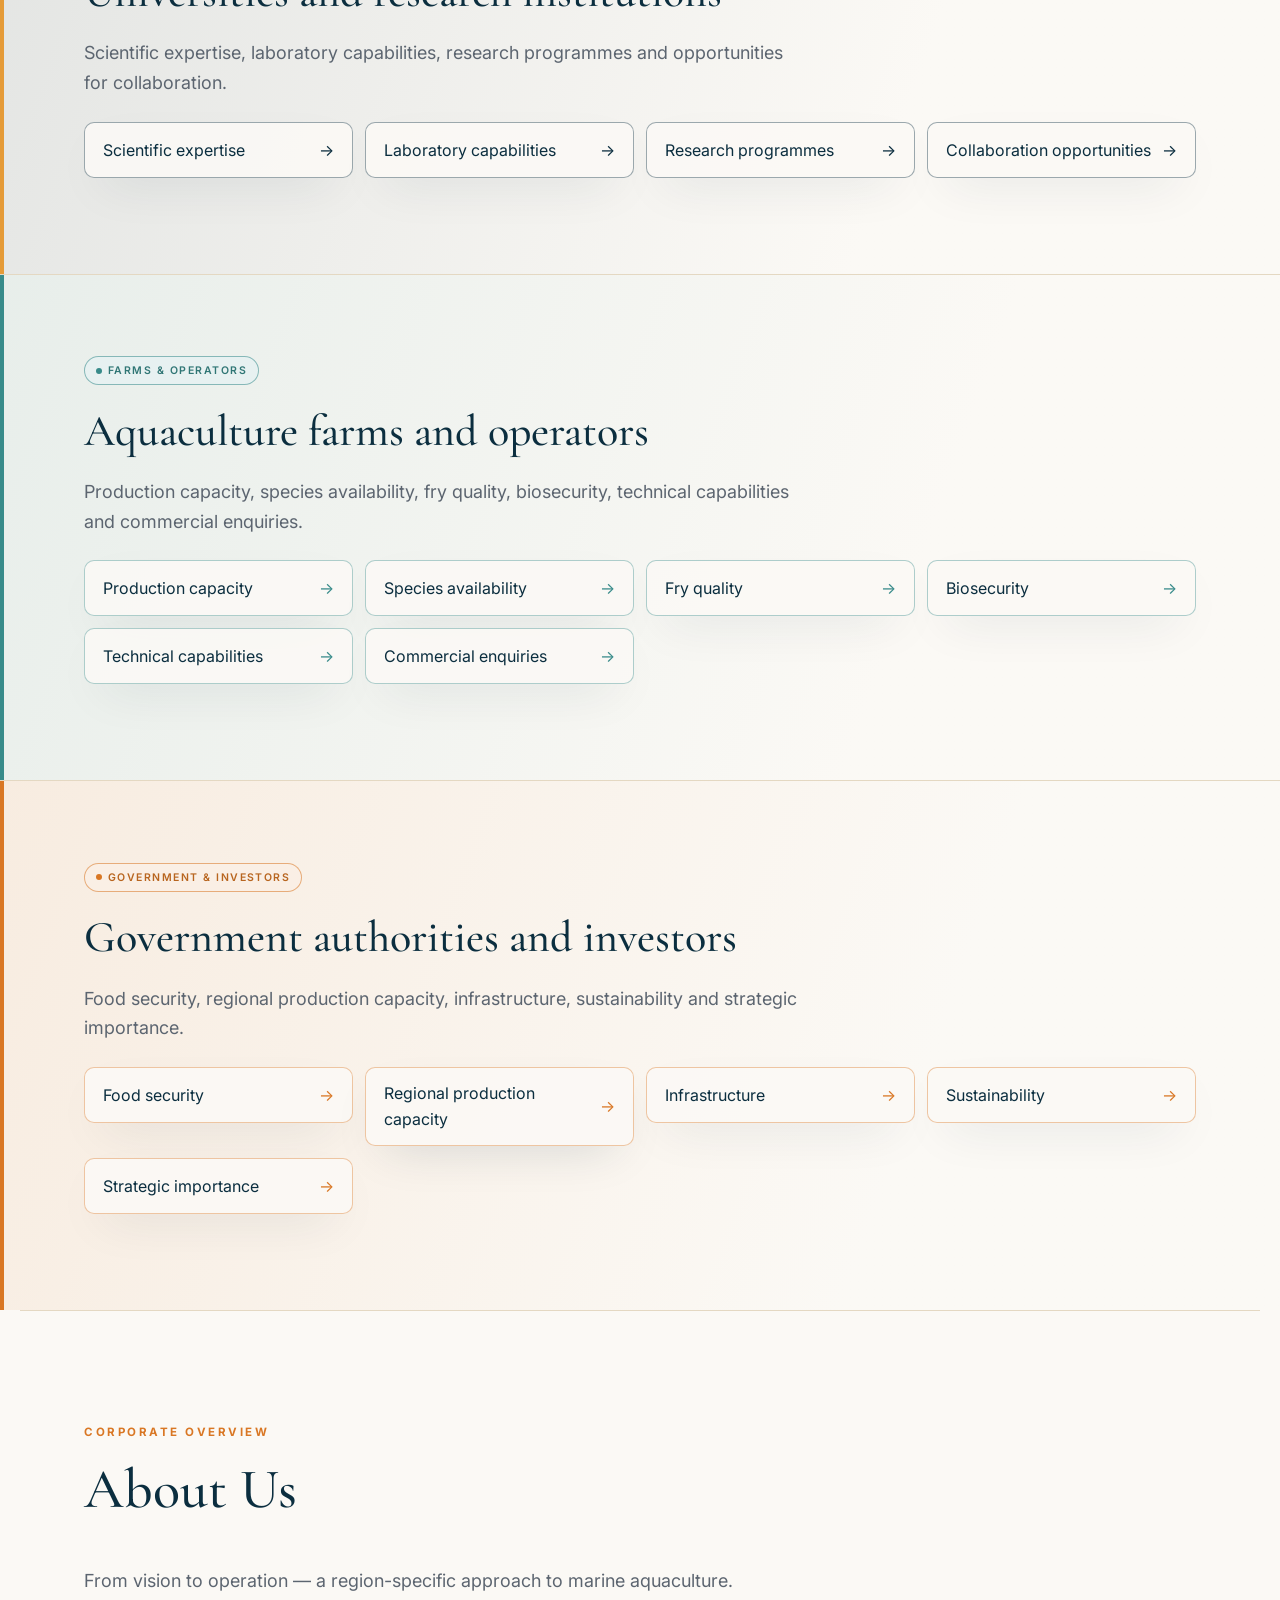
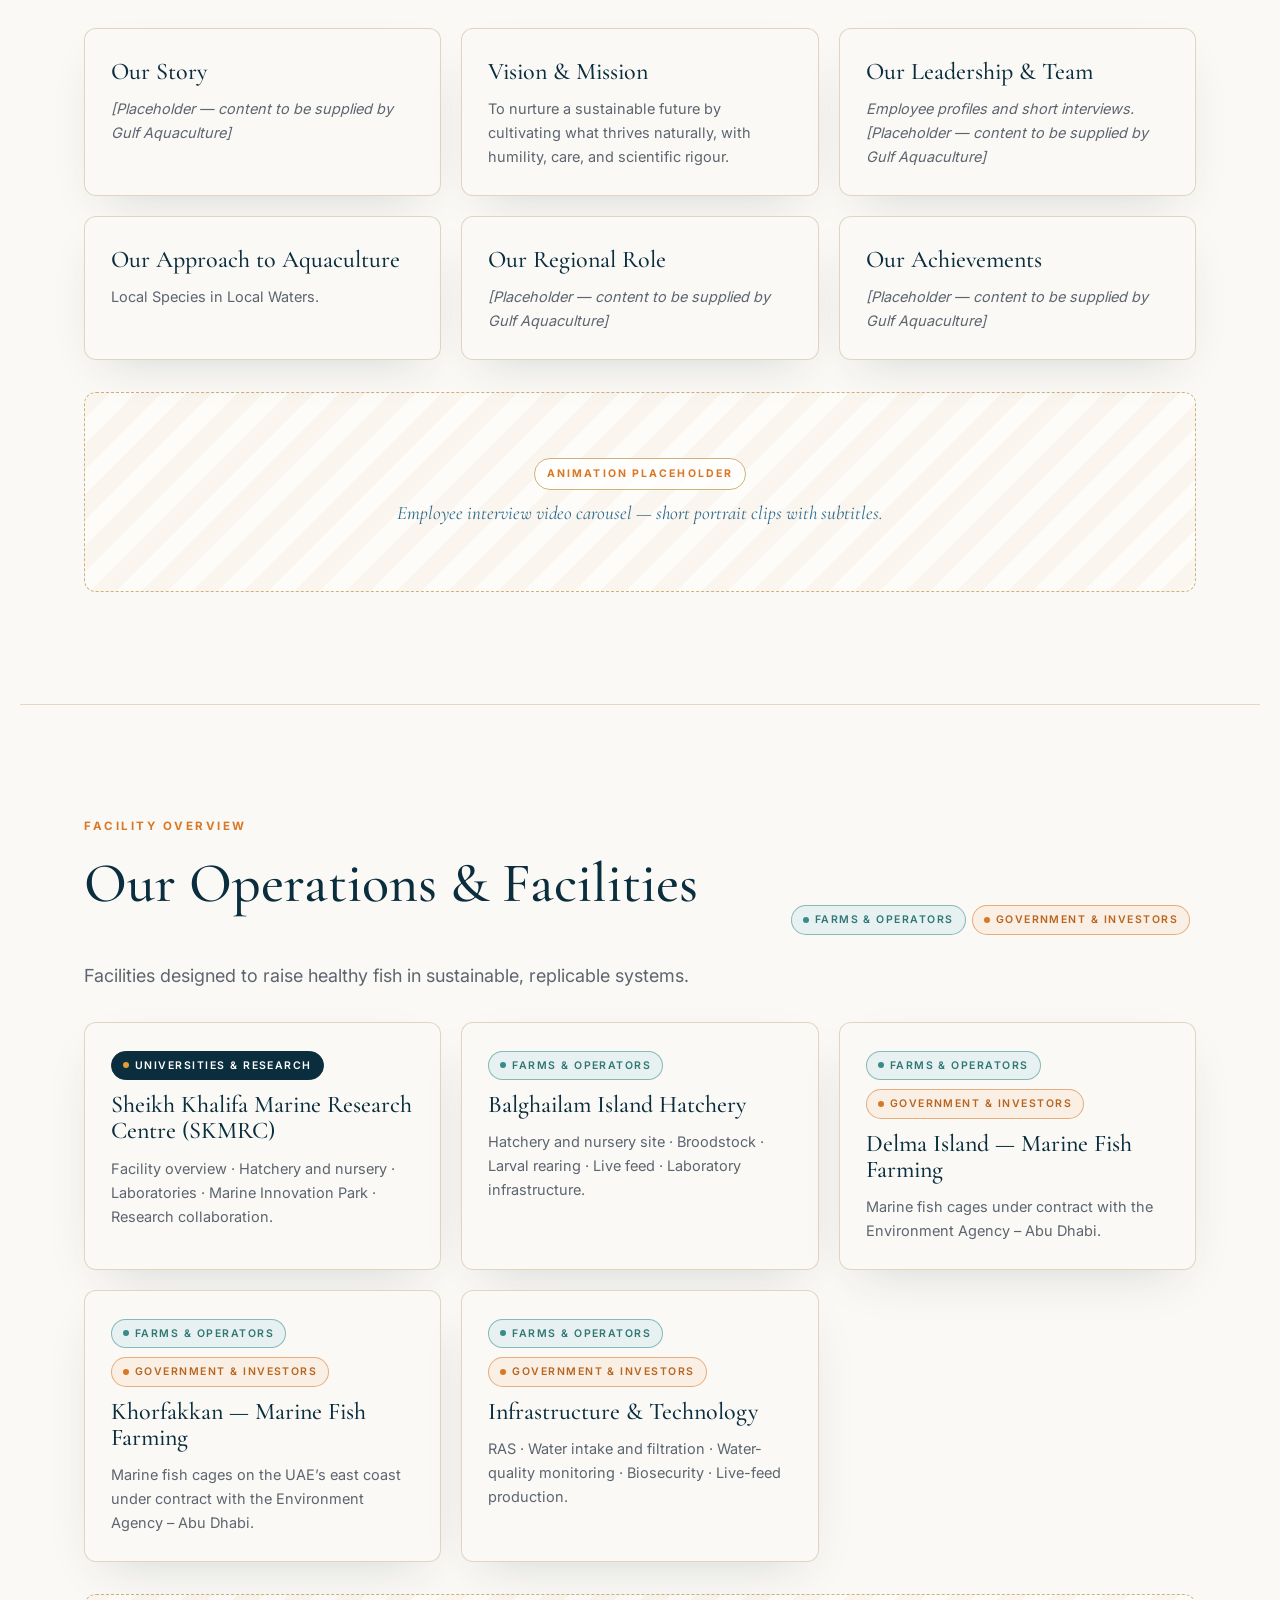
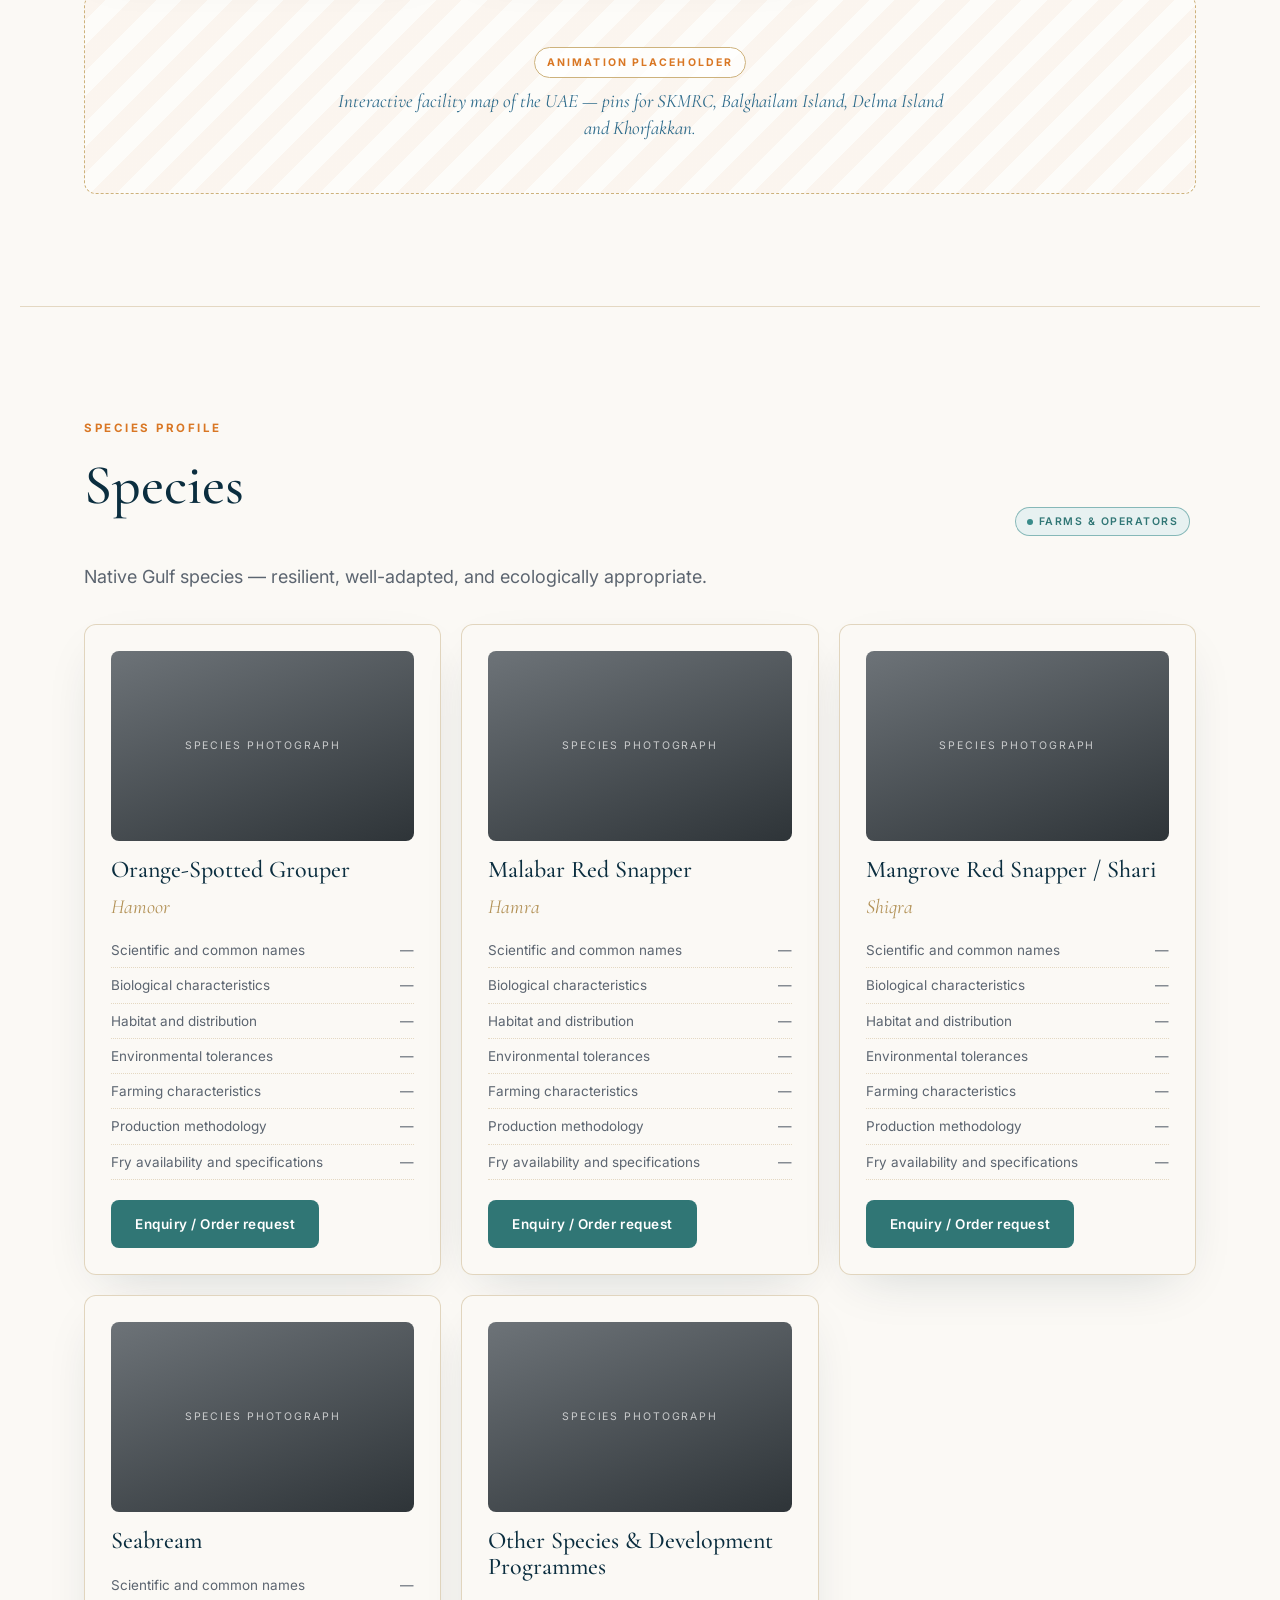
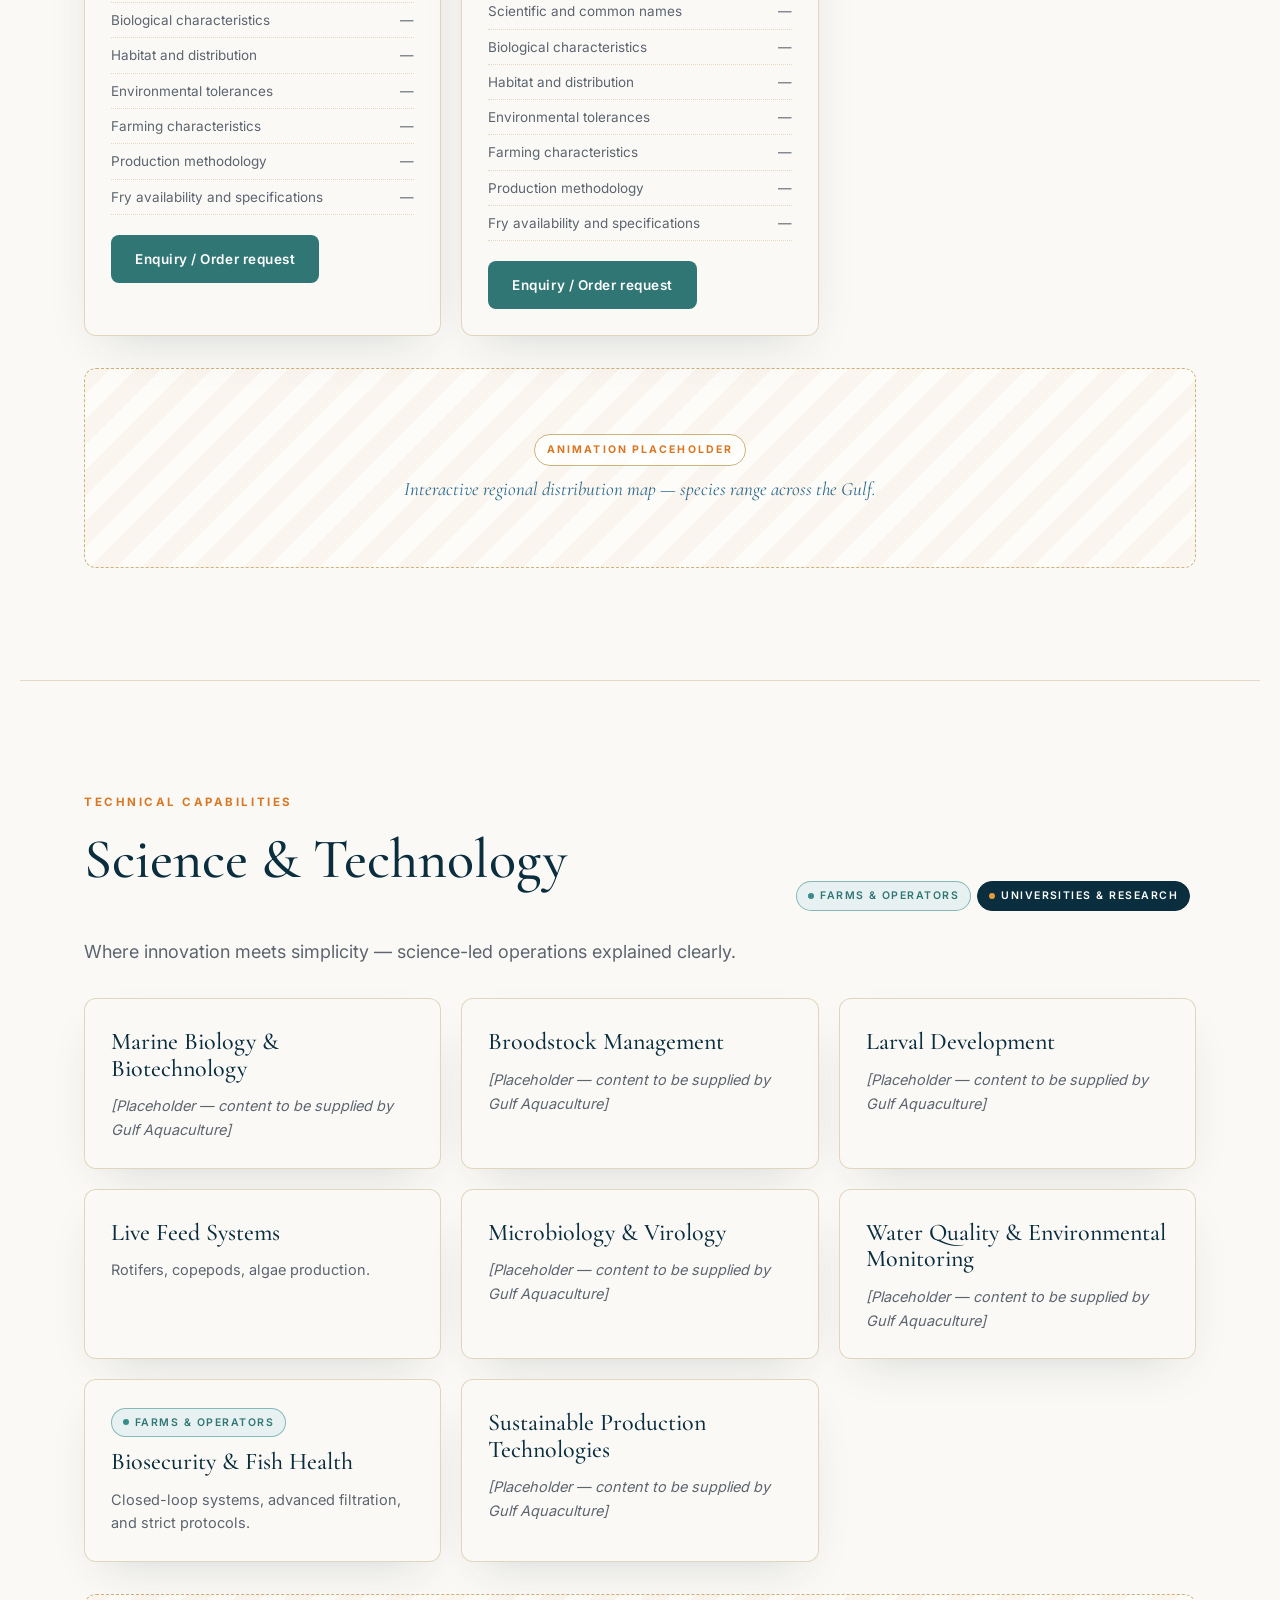
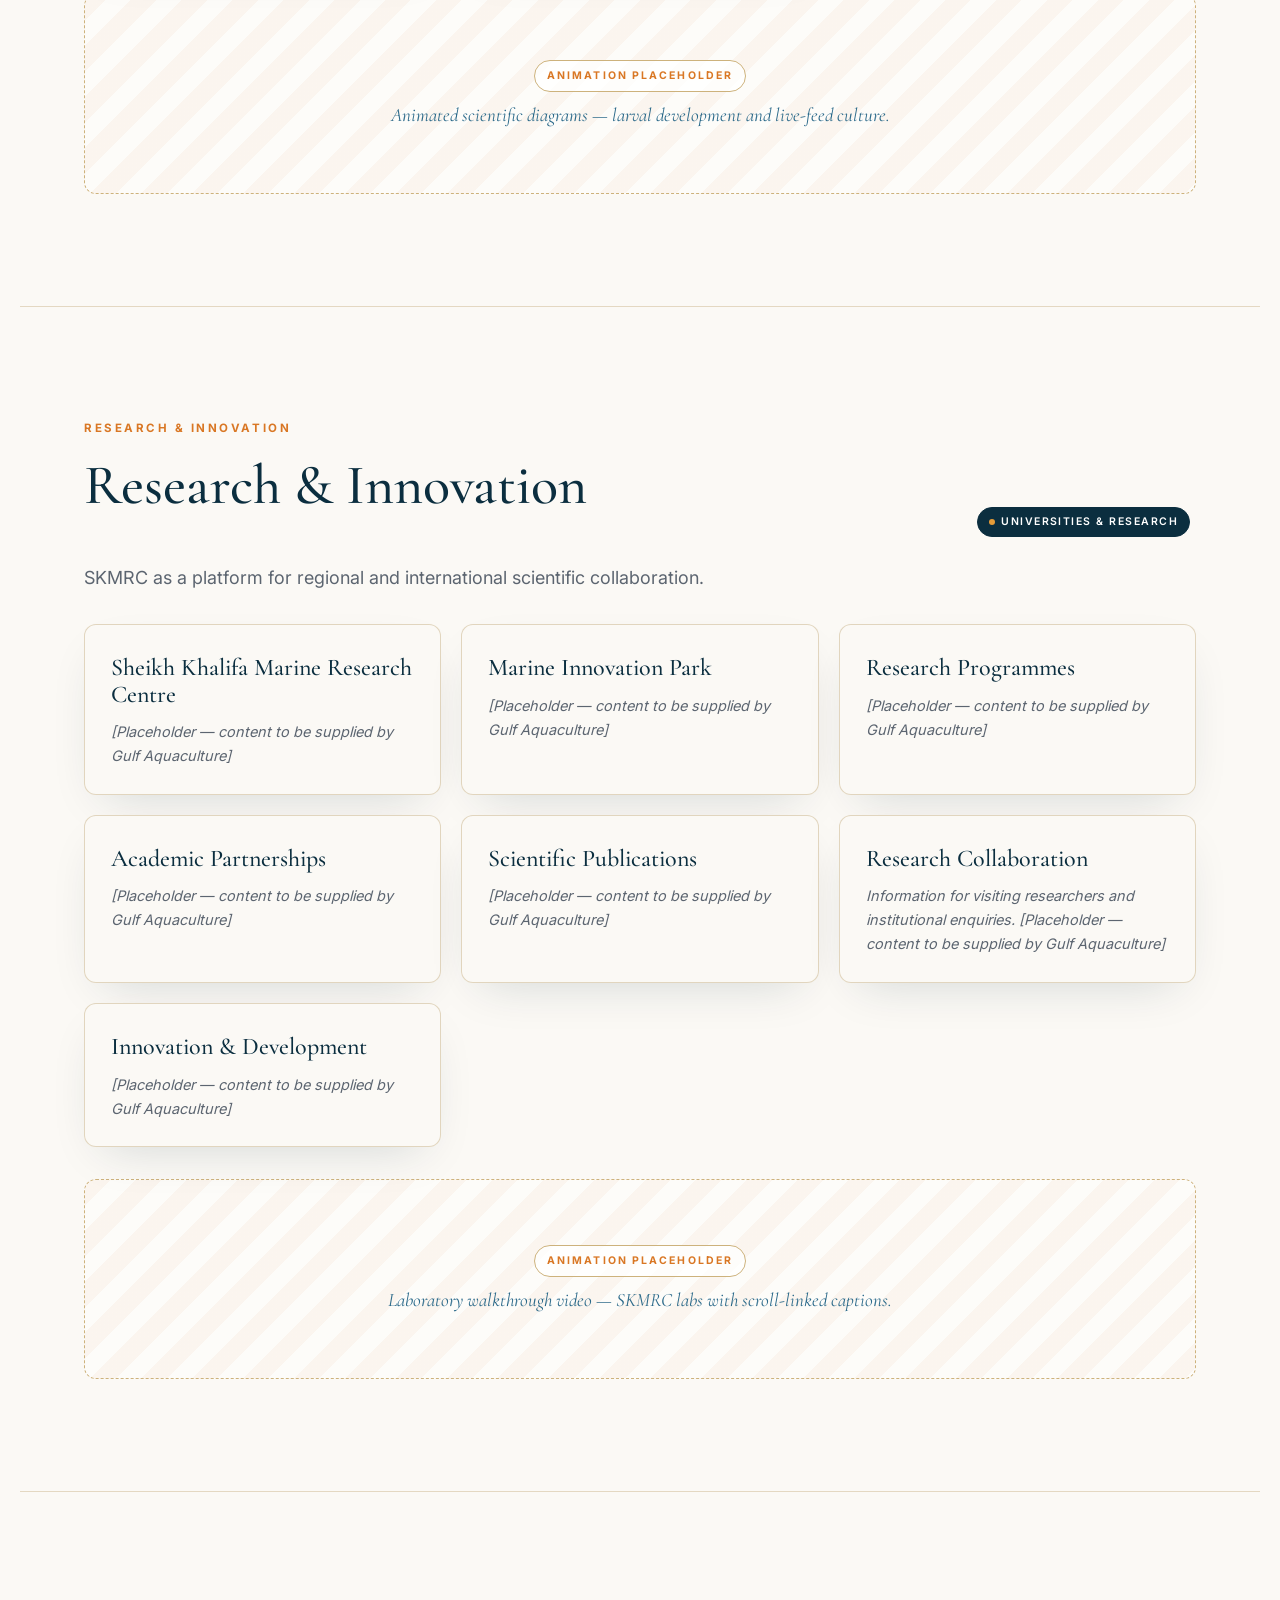
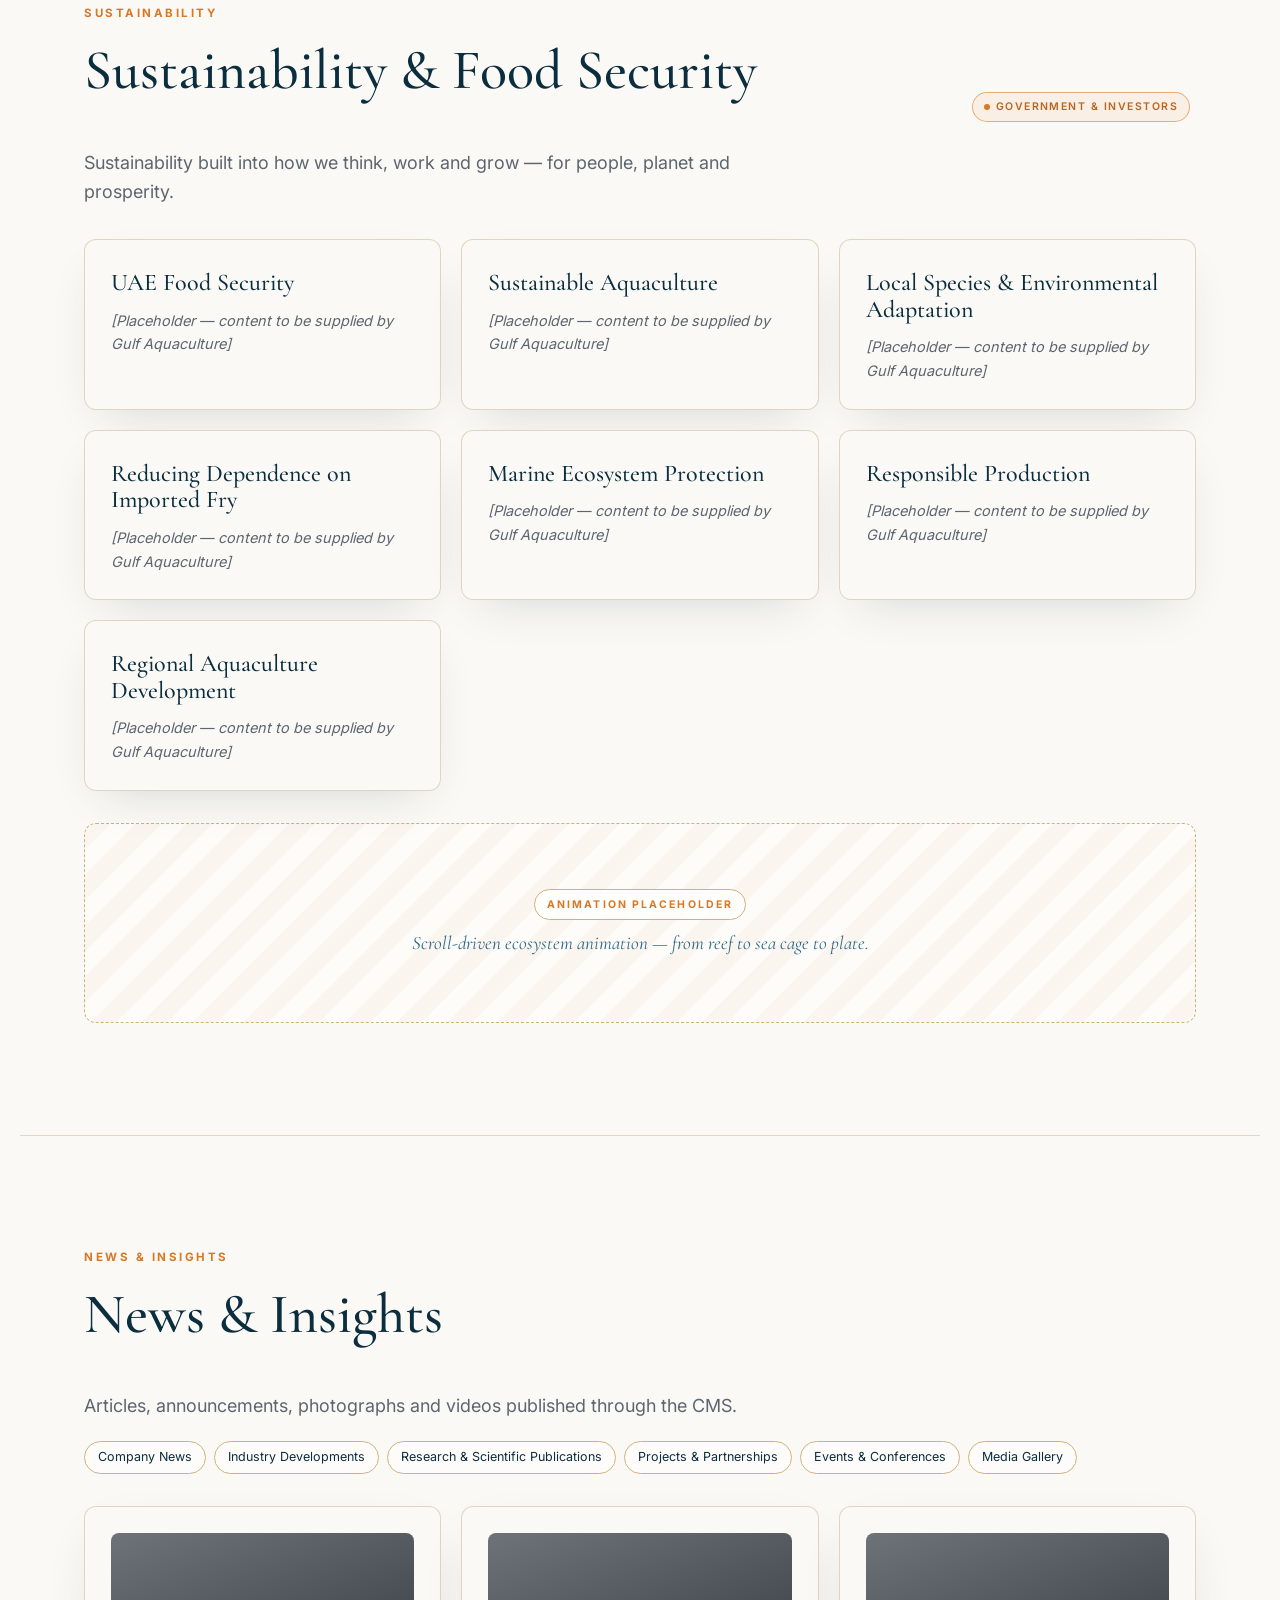
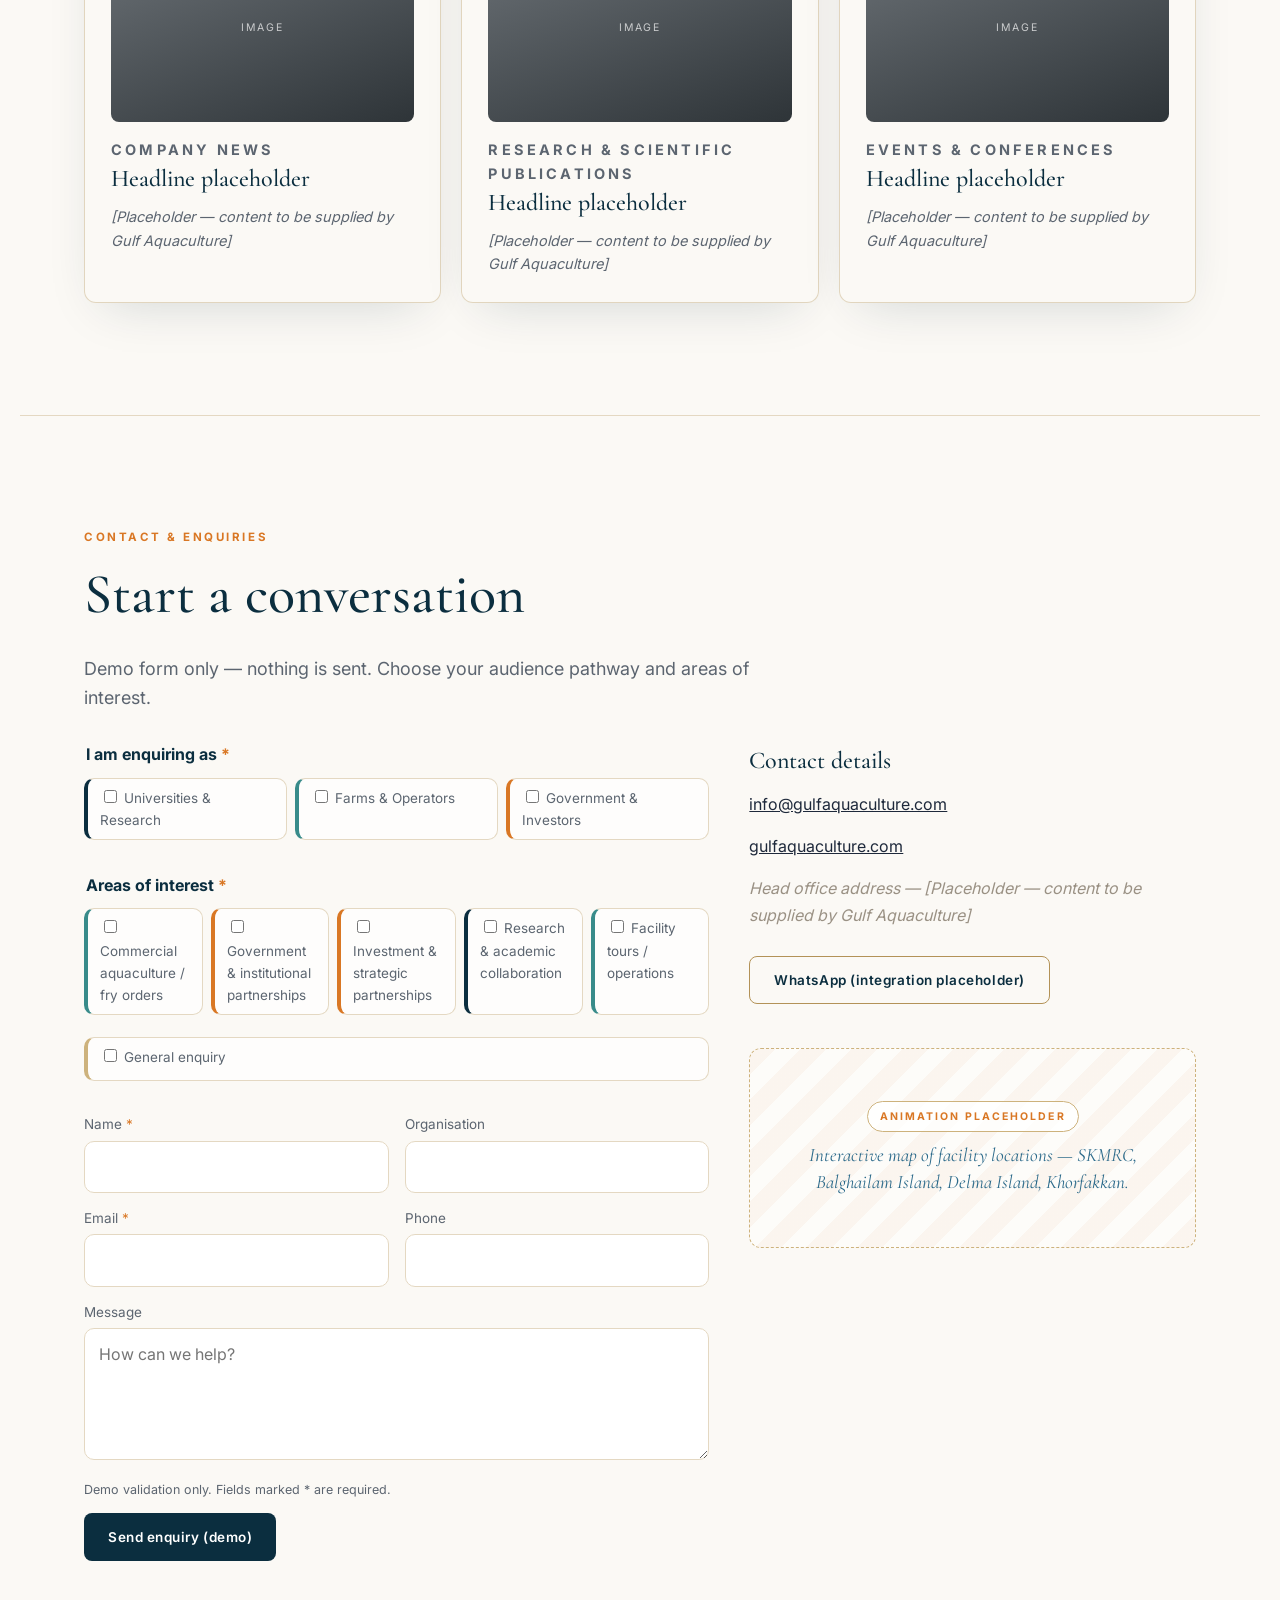
==== commit 38761e1c: "Add embeddable interactive facilities explorer" ====
--- a/index.html
+++ b/index.html
@@ -8,6 +8,7 @@
 <meta name="description" content="Gulf Aquaculture: sustainable marine aquaculture in the Arabian Gulf — hatchery, nursery, sea cages and research. Website concept demo.">
 <link rel="stylesheet" href="css/style.css">
 <link rel="stylesheet" href="css/cinematic.css">
+<link rel="stylesheet" href="css/facilities.css">
 </head>
 <body>
 <a class="skip" href="#main">Skip to content</a>
@@ -23,6 +24,8 @@
 <footer class="site-footer" id="footer"></footer>
 <script src="js/content.js"></script>
 <script src="js/main.js"></script>
+<script src="js/facilities-data.js"></script>
+<script src="js/facilities.js"></script>
 <script src="js/cinematic.js"></script>
 </body>
 </html>
--- a/css/style.css
+++ b/css/style.css
@@ -279,3 +279,8 @@
 
 .enq.is-sent > :not(.thanks){display:none}
 .enq.is-sent .thanks{display:block}
+
+
+/* In-hero cinematic overrides */
+.hero.hero-cine{overflow:visible}
+.hero.hero-cine .hero-visual{display:none}
--- a/css/cinematic.css
+++ b/css/cinematic.css
@@ -1,41 +1,33 @@
-/* Cinematic opening + site-wide pearl / gold-thread / plankton language */
-
+/* In-hero cinematic + site-wide pearl / gold-thread / plankton language */
+
+.hero-cine{padding:0;text-align:center;overflow:visible}
+.hero-cine-mount{
+  position:relative;width:100%;
+  height:min(85vh,920px);min-height:520px;
+  background:#071820;overflow:hidden;
+  border-bottom:1px solid rgba(179,146,87,.35);
+  box-shadow:0 30px 60px -40px rgba(11,46,63,.45);
+}
 .cine{
-  position:fixed;inset:0;z-index:200;background:#071820;
-  color:#FBF9F5;overflow:hidden;
-  transition:opacity .65s ease, visibility .65s;
-}
-.cine.cine-done{opacity:0;visibility:hidden;pointer-events:none}
-body.cine-active{overflow:hidden}
-body.cine-active .site-header,
-body.cine-active .access-strip{visibility:hidden}
-
-.cine-plankton,.cine-fx{
-  position:absolute;inset:0;width:100%;height:100%;pointer-events:none;
-}
+  position:absolute;inset:0;background:#071820;color:#FBF9F5;overflow:hidden;
+}
+.cine-plankton,.cine-fx{position:absolute;inset:0;width:100%;height:100%;pointer-events:none}
 .cine-fx{opacity:0;z-index:3}
 .cine-fx.is-liquid,.cine-fx-on.is-liquid{opacity:1}
 .cine-plankton{z-index:1}
-
 .cine-stage{position:absolute;inset:0;z-index:4;display:grid;place-items:center;pointer-events:none}
 .cine-stage[hidden]{display:none!important}
 
 /* Awakening */
 .cine-awake{background:radial-gradient(ellipse at 50% 60%,#0b2e3f 0%,#071820 70%)}
-.cine-fish{width:min(560px,78vw);opacity:calc(var(--awake,0)*0.95);filter:drop-shadow(0 0 18px rgba(179,146,87,.35))}
-.fish-path{
-  stroke:#B39257;stroke-width:1.7;fill:none;
-  stroke-dasharray:1;stroke-dashoffset:calc(1 - var(--awake,0));
-  transition:none;
-}
+.cine-fish{width:min(520px,70vw);opacity:calc(var(--awake,0)*0.95);filter:drop-shadow(0 0 18px rgba(179,146,87,.35))}
+.fish-path{stroke:#B39257;stroke-width:1.7;fill:none;stroke-dasharray:1;stroke-dashoffset:calc(1 - var(--awake,0))}
 .fish-path-b{stroke-width:1.15;opacity:.7}
 .cine-title{
-  position:absolute;top:58%;left:50%;transform:translate(-50%,-40%);
-  margin:0;text-align:center;font:500 clamp(36px,6.5vw,78px)/1.05 'Cormorant Garamond',Georgia,serif;
+  position:absolute;top:56%;left:50%;transform:translate(-50%,-40%);
+  margin:0;text-align:center;font:500 clamp(32px,5.5vw,72px)/1.05 'Cormorant Garamond',Georgia,serif;
   color:#FBF9F5;opacity:calc((var(--awake,0) - .35)/.65);letter-spacing:.02em;
-  filter:url(#none);
   text-shadow:0 0 40px rgba(11,46,63,.6);
-  /* subtle refraction via layered shadow */
   animation:refract 3.2s ease-in-out infinite alternate;
 }
 .cine-title span{display:block}
@@ -44,9 +36,9 @@
   letter-spacing:.22em;text-transform:uppercase;color:#e59b38;margin-top:.45em;
 }
 .cine-byline{
-  position:absolute;bottom:12%;left:0;right:0;text-align:center;
-  font:italic 18px 'Cormorant Garamond',Georgia,serif;color:#B39257;
-  opacity:calc((var(--awake,0) - .55)/.45);margin:0;
+  position:absolute;bottom:10%;left:0;right:0;text-align:center;margin:0;
+  font:italic 17px 'Cormorant Garamond',Georgia,serif;color:#B39257;
+  opacity:calc((var(--awake,0) - .55)/.45);
 }
 @keyframes refract{
   from{text-shadow:0 1px 0 rgba(179,146,87,.15),0 -1px 12px rgba(56,139,138,.15)}
@@ -56,167 +48,176 @@
 /* Journey */
 .cine-journey{background:#050f16}
 .cine-vids{position:absolute;inset:0}
-.cine-vid{
-  position:absolute;inset:0;opacity:0;transition:opacity .55s ease;
-  background:#0b2e3f;
-}
+.cine-vid{position:absolute;inset:0;opacity:0;transition:opacity .55s ease;background:#0b2e3f}
 .cine-vid.is-on{opacity:1;z-index:1}
-.cine-vid video{
-  width:100%;height:100%;object-fit:cover;display:block;
-  filter:saturate(1.05) contrast(1.05) brightness(.92);
-}
+.cine-vid video{width:100%;height:100%;object-fit:cover;display:block;filter:saturate(1.05) contrast(1.05) brightness(.92)}
 .cine-vid::after{
   content:"";position:absolute;inset:0;
-  background:linear-gradient(180deg,rgba(7,24,32,.35),rgba(7,24,32,.55) 70%,rgba(7,24,32,.85));
+  background:linear-gradient(180deg,rgba(7,24,32,.3),rgba(7,24,32,.5) 70%,rgba(7,24,32,.8));
   pointer-events:none;
 }
 .cine-word{
   position:relative;z-index:5;margin:0;
-  font:600 clamp(28px,5vw,64px)/1 Inter,system-ui,sans-serif;
-  letter-spacing:.28em;text-transform:uppercase;color:#B39257;
-  text-shadow:0 8px 40px rgba(0,0,0,.55);
+  font:500 clamp(30px,5vw,68px)/1 'Cormorant Garamond',Georgia,serif;
+  letter-spacing:.22em;text-transform:uppercase;color:#B39257;
+  text-shadow:0 8px 40px rgba(0,0,0,.55),0 0 40px rgba(179,146,87,.25);
 }
 .cine-word.pop{animation:wordIn .7s cubic-bezier(.2,.8,.2,1)}
-@keyframes wordIn{from{opacity:0;letter-spacing:.5em;transform:translateY(12px)}to{opacity:1;transform:none}}
+@keyframes wordIn{from{opacity:0;letter-spacing:.45em;transform:translateY(10px)}to{opacity:1;transform:none}}
 .cine-ph-note{
-  position:absolute;bottom:calc(18px + env(safe-area-inset-bottom,0px));left:50%;transform:translateX(-50%);
-  z-index:5;margin:0;font-size:10px;letter-spacing:.18em;text-transform:uppercase;
-  color:rgba(251,249,245,.45);
-}
-
-/* CSS liquid fallback when WebGL off */
-.cine:not(.cine-static) .cine-vid.is-on video{
-  animation:none;
-}
-@supports not (background: paint(something)){
-  .cine-journey.liquid-css .cine-vid.is-on{
-    animation:rippleFade .9s ease;
-  }
-}
-@keyframes rippleFade{
-  0%{clip-path:circle(0% at 50% 50%);filter:blur(8px)}
-  100%{clip-path:circle(150% at 50% 50%);filter:blur(0)}
-}
-
-/* Cycle / pearls */
-.cine-cycle{pointer-events:auto;background:radial-gradient(ellipse at 50% 55%,#0b2e3f 0%,#050f16 75%)}
-.cine-thread{position:absolute;inset:0;width:100%;height:100%;z-index:2;pointer-events:none;overflow:visible}
-.thread-path{
-  stroke:#B39257;stroke-width:1.4;fill:none;opacity:calc(var(--form,0)*.85);
-  stroke-dasharray:8 6;filter:drop-shadow(0 0 6px rgba(179,146,87,.45));
-  animation:current 8s linear infinite;
-}
-@keyframes current{to{stroke-dashoffset:-80}}
-.cine-pearls{position:absolute;inset:0;z-index:5}
+  position:absolute;bottom:14px;left:50%;transform:translateX(-50%);z-index:5;margin:0;
+  font-size:10px;letter-spacing:.18em;text-transform:uppercase;color:rgba(251,249,245,.45);
+}
+
+/* Cycle / pearls — even gentle arc */
+.cine-cycle{
+  pointer-events:auto;display:flex;flex-direction:column;align-items:center;justify-content:center;
+  gap:clamp(8px,1.5vh,20px);padding:28px 3vw 36px;background:#050f16;
+}
+.cine-cycle-amb{position:absolute;inset:0;z-index:0;overflow:hidden;pointer-events:none}
+.cine-amb-vid{width:100%;height:100%;object-fit:cover;opacity:.4;filter:saturate(.9) brightness(.55)}
+.cine-cycle-veil{position:absolute;inset:0;background:
+  radial-gradient(ellipse at 50% 45%,rgba(11,46,63,.3) 0%,rgba(5,15,22,.78) 60%,rgba(5,15,22,.94) 100%)}
+.cine-cycle-head{position:relative;z-index:6;text-align:center;max-width:780px;margin:0 auto;pointer-events:none}
+.cine-cycle-eyebrow{
+  margin:0 0 6px;font:700 10.5px/1.3 Inter,system-ui,sans-serif;
+  letter-spacing:.2em;text-transform:uppercase;color:#e59b38;opacity:calc(var(--form,0)*.95);
+}
+.cine-cycle-title{
+  margin:0;font:500 clamp(28px,4.4vw,52px)/1.08 'Cormorant Garamond',Georgia,serif;color:#FBF9F5;
+  opacity:calc(var(--form,0)*1);text-shadow:0 8px 36px rgba(0,0,0,.4);
+}
+.cine-cycle-lead{
+  margin:8px auto 0;max-width:480px;
+  font:italic clamp(14px,1.5vw,18px)/1.4 'Cormorant Garamond',Georgia,serif;
+  color:rgba(251,249,245,.72);opacity:calc(var(--form,0)*.9);
+}
+.cine-arc{
+  position:relative;z-index:5;width:min(1100px,94%);height:clamp(200px,32vh,280px);
+  margin:4px auto 0;pointer-events:none;
+}
+.cine-thread{position:absolute;inset:0;width:100%;height:100%;z-index:1;overflow:visible;pointer-events:none}
+.thread-path{fill:none;opacity:calc(var(--form,0)*.95)}
+.thread-glow{stroke:url(#threadGrad);stroke-width:6;filter:url(#threadGlow);opacity:calc(var(--form,0)*.5)}
+.thread-core{stroke:url(#threadGrad);stroke-width:1.8;stroke-linecap:round}
+.cine-pearls{position:absolute;inset:0;z-index:5;pointer-events:none}
 .cine-pearl{
-  position:absolute;transform:translate(-50%,-50%) scale(calc(.35 + var(--appear,0)*.65));
+  position:absolute;left:var(--px,50%);top:var(--py,50%);
+  transform:translate(-50%,-50%) scale(calc(.4 + var(--appear,0)*.6));
   opacity:var(--appear,0);border:0;background:none;cursor:pointer;padding:0;
-  width:88px;color:#FBF9F5;pointer-events:auto;transition:transform .35s ease;
-}
-.cine-pearl.is-formed{opacity:1!important;visibility:visible}
-.cine-cycle.ready .cine-pearl{opacity:1;visibility:visible}
+  width:clamp(130px,15vw,180px);color:#FBF9F5;pointer-events:auto;
+  display:flex;flex-direction:column;align-items:center;gap:12px;
+  transition:transform .35s cubic-bezier(.2,.8,.2,1),opacity .35s;
+}
+.cine-pearl.is-formed,.cine-cycle.ready .cine-pearl{opacity:1!important;visibility:visible}
+.pearl-orb{position:relative;width:clamp(76px,9.5vw,108px);height:clamp(76px,9.5vw,108px);flex:none}
 .pearl-glow{
-  position:absolute;inset:-18px;border-radius:50%;
-  background:radial-gradient(circle,color-mix(in srgb,var(--pc,#B39257) 55%,transparent),transparent 70%);
-  opacity:.55;filter:blur(2px);transition:opacity .3s,transform .35s;
+  position:absolute;inset:-22%;border-radius:50%;
+  background:radial-gradient(circle,color-mix(in srgb,var(--pc,#B39257) 60%,transparent),transparent 70%);
+  opacity:.65;filter:blur(3px);transition:opacity .3s,transform .35s;pointer-events:none;
 }
 .pearl-core{
-  position:relative;display:grid;place-items:center;width:64px;height:64px;margin:0 auto;
-  border-radius:50%;overflow:hidden;
-  background:radial-gradient(circle at 35% 30%,#fff8e8,#B39257 45%,#7a6230 100%);
-  box-shadow:0 0 0 1.5px rgba(251,249,245,.55),0 12px 30px -8px rgba(0,0,0,.55),inset 0 -8px 16px rgba(11,46,63,.25);
+  position:relative;display:grid;place-items:center;width:100%;height:100%;border-radius:50%;overflow:hidden;
+  background:
+    radial-gradient(circle at 32% 28%,rgba(255,252,245,.95) 0%,rgba(255,248,232,.55) 18%,transparent 42%),
+    radial-gradient(circle at 50% 55%,#CDB27C 0%,#B39257 42%,#7a6230 78%,#4a3a1c 100%);
+  box-shadow:
+    0 0 0 1.5px rgba(251,249,245,.55),0 0 28px rgba(179,146,87,.35),
+    0 16px 36px -10px rgba(0,0,0,.55),inset 0 -10px 18px rgba(11,46,63,.28),inset 0 8px 14px rgba(255,255,255,.25);
   transition:transform .35s cubic-bezier(.2,.8,.2,1),box-shadow .35s;
 }
+.pearl-shimmer{
+  position:absolute;inset:-20%;border-radius:50%;pointer-events:none;
+  background:linear-gradient(115deg,transparent 35%,rgba(255,255,255,.45) 48%,transparent 62%);
+  mix-blend-mode:soft-light;animation:pearlShimmer 4.5s ease-in-out infinite;
+}
+@keyframes pearlShimmer{
+  0%,100%{transform:translateX(-18%) rotate(0deg);opacity:.35}
+  50%{transform:translateX(18%) rotate(8deg);opacity:.7}
+}
 .pearl-vid{position:absolute;inset:0;width:100%;height:100%;object-fit:cover;opacity:0;transition:opacity .35s;border-radius:50%}
-.pearl-n{position:relative;z-index:1;font:600 18px 'Cormorant Garamond',Georgia,serif;color:#0b2e3f;text-shadow:0 1px 0 rgba(255,255,255,.4)}
-.pearl-label{
-  display:block;margin-top:10px;font:600 10px/1.25 Inter,system-ui,sans-serif;
-  letter-spacing:.06em;text-transform:uppercase;text-align:center;max-width:140px;
-  color:rgba(251,249,245,.88);text-shadow:0 2px 10px rgba(0,0,0,.5);
-}
-.pearl-label b{color:#e59b38;margin-right:4px}
-.cine-pearl.is-hot .pearl-core,
-.cine-pearl.is-focus .pearl-core,
-.cine-pearl:focus-visible .pearl-core{
-  transform:scale(1.28);
-  box-shadow:0 0 0 2px #B39257,0 18px 40px -6px rgba(179,146,87,.55),inset 0 -8px 16px rgba(11,46,63,.2);
+.pearl-n{position:relative;z-index:1;font:600 clamp(22px,2.4vw,30px)/1 'Cormorant Garamond',Georgia,serif;color:#0b2e3f;text-shadow:0 1px 0 rgba(255,255,255,.45)}
+.pearl-label{display:flex;flex-direction:column;align-items:center;gap:4px;text-align:center;width:100%;min-height:3.4em;pointer-events:none}
+.pearl-num{font:600 11px/1 Inter,system-ui,sans-serif;letter-spacing:.2em;text-transform:uppercase;color:#e59b38}
+.pearl-name{
+  font:500 clamp(14px,1.35vw,18px)/1.25 'Cormorant Garamond',Georgia,serif;
+  font-variant:small-caps;letter-spacing:.04em;color:rgba(251,249,245,.94);
+  text-shadow:0 2px 12px rgba(0,0,0,.55);
+}
+.cine-pearl.is-hot .pearl-core,.cine-pearl.is-focus .pearl-core,.cine-pearl:focus-visible .pearl-core{
+  transform:scale(1.16);
+  box-shadow:0 0 0 2px #B39257,0 0 36px rgba(179,146,87,.55),0 18px 40px -6px rgba(0,0,0,.5),inset 0 -8px 16px rgba(11,46,63,.2);
 }
 .cine-pearl.is-hot .pearl-vid{opacity:.92}
 .cine-pearl.is-hot .pearl-n{opacity:0}
-.cine-pearl.is-hot .pearl-glow{opacity:.95;transform:scale(1.15)}
+.cine-pearl.is-hot .pearl-glow{opacity:1;transform:scale(1.12)}
 .cine-cycle-hint{
-  position:absolute;bottom:calc(64px + env(safe-area-inset-bottom,0px));left:0;right:0;
-  text-align:center;z-index:6;margin:0;font-size:11px;letter-spacing:.16em;text-transform:uppercase;
-  color:rgba(251,249,245,.45);opacity:0;transition:opacity .6s;
+  position:relative;z-index:6;margin:0;font-size:10.5px;letter-spacing:.16em;text-transform:uppercase;
+  color:rgba(251,249,245,.45);opacity:0;transition:opacity .6s;text-align:center;
 }
 .cine-cycle.ready .cine-cycle-hint{opacity:1}
 
-/* Immersion */
-.cine-immersion{
-  position:absolute;inset:0;z-index:40;background:rgba(7,24,32,.94);
-  backdrop-filter:blur(18px);-webkit-backdrop-filter:blur(18px);
-  overflow:auto;pointer-events:auto;
-  animation:immIn .55s cubic-bezier(.2,.7,.2,1);
-}
-@keyframes immIn{from{opacity:0;clip-path:circle(0% at 50% 50%)}to{opacity:1;clip-path:circle(150% at 50% 50%)}}
-.cine-imm-close{
-  position:fixed;top:calc(14px + env(safe-area-inset-top,0px));right:calc(14px + env(safe-area-inset-right,0px));
-  width:48px;height:48px;border-radius:50%;border:1px solid rgba(179,146,87,.5);
-  background:rgba(11,46,63,.85);color:#FBF9F5;font-size:28px;cursor:pointer;z-index:45;
-}
-.cine-imm-inner{max-width:880px;margin:48px auto 64px;padding:0 24px;clear:both}
-.cine-imm-kicker{font-size:11px;letter-spacing:.22em;text-transform:uppercase;color:#e59b38;font-weight:700}
-.cine-imm-title{font:500 clamp(32px,5vw,56px)/1.1 'Cormorant Garamond',Georgia,serif;color:#FBF9F5;margin:.2em 0 .4em}
-.cine-imm-detail{color:rgba(251,249,245,.78);font-size:17px;max-width:640px}
-.cine-imm-grid{display:grid;grid-template-columns:repeat(3,1fr);gap:18px;margin:28px 0}
-.cine-imm-grid section{
-  background:rgba(255,255,255,.04);border:1px solid rgba(179,146,87,.35);border-radius:12px;padding:18px;
-}
-.cine-imm-grid h3{margin:0 0 10px;font:600 12px Inter,sans-serif;letter-spacing:.16em;text-transform:uppercase;color:#B39257}
-.cine-imm-grid ul{margin:0;padding:0 0 0 16px;color:rgba(251,249,245,.85);font-size:14px}
-.cine-imm-grid li{margin:6px 0}
-.cine-imm-params{display:grid;grid-template-columns:repeat(3,1fr);gap:10px;margin-bottom:28px}
-.cine-imm-params div{background:rgba(255,255,255,.05);border:1px solid rgba(179,146,87,.28);border-radius:10px;padding:12px}
-.cine-imm-params span{display:block;font-size:10px;letter-spacing:.14em;text-transform:uppercase;color:rgba(251,249,245,.5);margin-bottom:4px}
-.cine-imm-params strong{color:#FBF9F5;font:600 13px Inter,sans-serif}
-
-/* Chrome */
-.cine-chrome{
-  position:absolute;z-index:25;top:calc(14px + env(safe-area-inset-top,0px));
-  right:calc(14px + env(safe-area-inset-right,0px));
-  display:flex;gap:8px;pointer-events:auto;
-}
-.cine-skip,.cine-replay{
-  min-height:40px;padding:0 16px;border-radius:99px;cursor:pointer;
-  border:1px solid rgba(179,146,87,.55);background:rgba(11,46,63,.55);
-  color:#FBF9F5;font:600 12px/1 Inter,system-ui,sans-serif;letter-spacing:.08em;text-transform:uppercase;
-  backdrop-filter:blur(8px);-webkit-backdrop-filter:blur(8px);
-}
-.cine-skip:hover,.cine-replay:hover{background:rgba(217,119,36,.35);border-color:#e59b38}
-.cine-replay[hidden],.cine-skip[hidden]{display:none!important}
-
-/* Static / reduced motion */
+/* Subtle replay inside hero stage */
+.cine-replay{
+  position:absolute;z-index:20;right:14px;bottom:14px;
+  min-height:34px;padding:0 12px;border-radius:99px;cursor:pointer;
+  border:1px solid rgba(179,146,87,.45);background:rgba(11,46,63,.45);
+  color:rgba(251,249,245,.85);font:600 11px/1 Inter,system-ui,sans-serif;letter-spacing:.08em;text-transform:uppercase;
+  backdrop-filter:blur(8px);-webkit-backdrop-filter:blur(8px);opacity:.72;transition:opacity .2s,background .2s;
+}
+.cine-replay:hover,.cine-replay:focus-visible{opacity:1;background:rgba(217,119,36,.35);border-color:#e59b38}
+
+/* Hero band below cinematic */
+.hero-band{position:relative;z-index:2;text-align:center;padding:clamp(28px,4vw,48px) 0 clamp(36px,5vw,56px)}
+.hero-band .lead{margin:14px auto 0}
+.hero-band .byline{margin-top:10px}
+.hero-cta{display:flex;flex-wrap:wrap;gap:12px;justify-content:center;margin-top:20px}
+
+/* In-page stage detail panel */
+.hero-stage-detail{
+  position:relative;z-index:2;background:var(--ivory,#FBF9F5);
+  border-bottom:1px solid rgba(179,146,87,.35);
+  overflow:hidden;text-align:left;
+  animation:stageIn .45s cubic-bezier(.2,.7,.2,1);
+}
+.hero-stage-detail[hidden]{display:none!important}
+@keyframes stageIn{from{opacity:0;transform:translateY(-8px)}to{opacity:1;transform:none}}
+.hero-stage-poster{
+  height:120px;background:center/cover no-repeat #0b2e3f;
+  filter:saturate(.85) brightness(.7);
+  mask-image:linear-gradient(180deg,#000 40%,transparent);
+  -webkit-mask-image:linear-gradient(180deg,#000 40%,transparent);
+}
+.hero-stage-body{padding:8px 0 40px}
+.hero-stage-top{display:flex;justify-content:space-between;align-items:center;gap:12px}
+.hero-stage-close{
+  width:42px;height:42px;border-radius:50%;border:1px solid var(--gold2,#CDB27C);
+  background:#fff;color:var(--petrol,#0b2e3f);font-size:24px;cursor:pointer;flex:none;
+}
+.hero-stage-detail h2{font:500 clamp(28px,3.6vw,44px)/1.1 'Cormorant Garamond',Georgia,serif;color:var(--petrol,#0b2e3f);margin:.2em 0 .4em}
+.hero-stage-grid{display:grid;grid-template-columns:repeat(3,1fr);gap:14px;margin:22px 0}
+.hero-stage-grid section{
+  background:#fff;border:1px solid rgba(179,146,87,.35);border-radius:12px;padding:16px;
+  box-shadow:0 12px 30px -22px rgba(11,46,63,.25);
+}
+.hero-stage-grid h3{margin:0 0 8px;font:600 11px Inter,sans-serif;letter-spacing:.16em;text-transform:uppercase;color:#B39257}
+.hero-stage-grid ul{margin:0;padding:0 0 0 16px;color:var(--ink,#1e293b);font-size:14px}
+.hero-stage-grid li{margin:5px 0}
+.hero-stage-params{display:grid;grid-template-columns:repeat(3,1fr);gap:10px;margin-bottom:22px}
+.hero-stage-params div{background:var(--sand,#F2ECE1);border:1px solid var(--sand2,#E4D8C2);border-radius:10px;padding:12px}
+.hero-stage-params span{display:block;font-size:10px;letter-spacing:.14em;text-transform:uppercase;color:var(--muted,#5c6570);margin-bottom:4px}
+.hero-stage-params strong{color:var(--petrol,#0b2e3f);font:600 13px Inter,sans-serif}
+
 .cine-static .cine-title{opacity:1;animation:none}
 .cine-static .fish-path{stroke-dashoffset:0}
-.cine-static .thread-path{animation:none;opacity:.85}
+.cine-static .thread-path{opacity:.85}
 @media (prefers-reduced-motion:reduce){
-  .cine-title{animation:none}
-  .thread-path{animation:none}
-  .cine-word.pop{animation:none}
-  .cine-immersion{animation:none}
-}
-
-/* Floating replay after intro (also in chrome when visible) */
-body.cine-has-replay .hero-replay{
-  display:inline-flex;
-}
-.hero-replay{display:none}
-
-/* Site-wide plankton + gold thread dividers + pearl icons */
-.site-plankton{
-  position:fixed;inset:0;z-index:0;pointer-events:none;opacity:.55;
-}
-main,.site-header,.access-strip,.site-footer{position:relative;z-index:1}
+  .cine-title,.pearl-shimmer,.cine-word.pop,.hero-stage-detail{animation:none}
+}
+
+/* Site-wide */
+.site-plankton{position:fixed;inset:0;z-index:0;pointer-events:none;opacity:.45}
+main,.site-footer{position:relative;z-index:1}
 .gold-thread{
   display:flex;align-items:center;justify-content:center;gap:14px;margin:8px 0 20px;
   color:#B39257;font-size:11px;letter-spacing:.2em;text-transform:uppercase;
@@ -230,16 +231,33 @@
 .pearl-ico{
   width:28px;height:28px;border-radius:50%;display:inline-grid;place-items:center;
   background:radial-gradient(circle at 35% 30%,#fff8e8,#B39257 50%,#7a6230);
-  box-shadow:0 0 0 1px rgba(179,146,87,.5);font:600 11px 'Cormorant Garamond',Georgia,serif;color:#0b2e3f;
-  flex:none;
+  box-shadow:0 0 0 1px rgba(179,146,87,.5);font:600 11px 'Cormorant Garamond',Georgia,serif;color:#0b2e3f;flex:none;
 }
 .phase-legend .leg .pearl-ico{margin-right:2px}
 .leg .leg-n{display:none}
 
 @media (max-width:760px){
-  .cine-pearl{width:72px}
-  .pearl-core{width:52px;height:52px}
-  .pearl-label{font-size:9px;max-width:110px}
-  .cine-imm-grid,.cine-imm-params{grid-template-columns:1fr}
-  .cine-title{top:54%}
-}
+  .hero-cine-mount{height:min(78vh,720px);min-height:460px}
+  .cine-cycle{justify-content:flex-start;padding-top:24px;gap:10px}
+  .cine-arc{width:100%;height:auto;min-height:0}
+  .cine-thread{display:none}
+  .cine-pearls.is-carousel,.cine.cine-cycle-mobile .cine-pearls{
+    position:relative;inset:auto;display:flex;gap:16px;overflow-x:auto;overflow-y:hidden;
+    scroll-snap-type:x mandatory;-webkit-overflow-scrolling:touch;
+    padding:14px max(12px, calc((100vw - 190px)/2)) 22px;
+    width:100vw;margin-left:calc(50% - 50vw);pointer-events:auto;
+  }
+  .cine.cine-cycle-mobile .cine-pearl,.cine-pearls.is-carousel .cine-pearl{
+    position:relative;left:auto!important;top:auto!important;
+    transform:scale(calc(.88 + var(--appear,0)*.12));
+    flex:0 0 190px;width:190px;scroll-snap-align:center;opacity:var(--appear,0);
+  }
+  .cine.cine-cycle-mobile .cine-pearl.is-formed,
+  .cine.cine-cycle-mobile .cine-cycle.ready .cine-pearl,
+  .cine-cycle.ready .cine-pearl{opacity:1}
+  .pearl-orb{width:92px;height:92px}
+  .pearl-name{font-size:15px;max-width:170px}
+  .hero-stage-grid,.hero-stage-params{grid-template-columns:1fr}
+  .cine-cycle-title{font-size:clamp(26px,7vw,36px)}
+  .cine-replay{right:10px;bottom:10px}
+}
--- a/css/facilities.css
+++ b/css/facilities.css
@@ -0,0 +1,56 @@
+@font-face{font-family:'Cormorant Garamond';src:url(../fonts/Cormorant.ttf) format('truetype');font-weight:300 700;font-display:swap}
+@font-face{font-family:'Inter';src:url(../fonts/Inter.ttf) format('truetype');font-weight:100 900;font-display:swap}
+/* Self-contained facilities explorer — gold/petrol cinematic language */
+.ga-facilities{--ga-petrol:#0b2e3f;--ga-deep:#071820;--ga-gold:#B39257;--ga-ochre:#e59b38;--ga-teal:#388b8a;position:absolute;inset:0;z-index:8;display:flex;flex-direction:column;min-width:0;background:var(--ga-deep);color:#fff;font-family:Inter,system-ui,-apple-system,sans-serif;overflow:hidden;isolation:isolate;-webkit-tap-highlight-color:transparent}
+.ga-facilities *{box-sizing:border-box}
+.ga-topline{position:relative;z-index:6;display:flex;align-items:center;gap:10px;min-height:52px;padding:8px 14px;background:linear-gradient(180deg,rgba(7,24,32,.94),rgba(7,24,32,.5));border-bottom:1px solid rgba(179,146,87,.2)}
+.ga-breadcrumb{font-family:'Cormorant Garamond',Georgia,serif;font-size:clamp(17px,2vw,24px);white-space:nowrap;text-overflow:ellipsis;overflow:hidden;flex:1;text-align:center}
+.ga-back,.ga-close{border:1px solid rgba(179,146,87,.6);color:#fff;background:rgba(11,46,63,.7);height:38px;min-width:38px;border-radius:99px;cursor:pointer;font:600 12px Inter,sans-serif;touch-action:manipulation}
+.ga-back{display:flex;align-items:center;gap:6px;padding:0 13px}.ga-back[hidden],.ga-close[hidden]{display:none}.ga-close{font-size:23px;font-weight:300;line-height:1}
+.ga-back:hover,.ga-close:hover,.ga-back:focus-visible,.ga-close:focus-visible{background:rgba(179,146,87,.35);outline:2px solid var(--ga-ochre);outline-offset:2px}
+.ga-concept-tag{padding:4px 7px;border:1px solid var(--ga-ochre);border-radius:3px;color:#f1bd70;font-size:9px;line-height:1;letter-spacing:.12em;text-transform:uppercase}.ga-concept-tag[hidden]{display:none}
+.ga-viewport{position:relative;flex:1;min-height:0;overflow:hidden;background:#081f2a}
+.ga-scene-stack{position:absolute;inset:0;overflow:hidden}
+.ga-scene,.ga-interior{position:absolute;inset:0;transition:opacity .65s ease,transform .8s cubic-bezier(.2,.75,.2,1),filter .7s;opacity:1;transform:scale(1);filter:blur(0)}
+.ga-scene.is-entering,.ga-interior.is-entering{opacity:0;transform:scale(1.07);filter:blur(5px)}
+.ga-media{position:absolute;inset:0;overflow:hidden}
+.ga-media>img,.ga-sea-video{position:absolute;inset:0;width:100%;height:100%;object-fit:cover;display:block}
+.ga-media>img{animation:ga-drift 18s ease-in-out infinite alternate}
+.ga-vignette{position:absolute;inset:0;pointer-events:none;background:linear-gradient(180deg,rgba(7,24,32,.08),transparent 55%,rgba(7,24,32,.65)),radial-gradient(ellipse at center,transparent 40%,rgba(7,24,32,.3));box-shadow:inset 0 0 100px rgba(7,24,32,.25)}
+.ga-hotspots{pointer-events:none;position:absolute;inset:0;width:100%;height:100%;overflow:visible}
+.ga-building{fill:rgba(229,155,56,.001);stroke:rgba(251,249,245,.0);stroke-width:2;vector-effect:non-scaling-stroke;cursor:pointer;outline:none;transition:fill .25s,stroke .25s;pointer-events:all;touch-action:manipulation}
+.ga-building:hover,.ga-building:focus-visible{fill:rgba(229,155,56,.23);stroke:#e8b562;filter:drop-shadow(0 0 7px rgba(229,155,56,.8))}
+.ga-building-group.is-concept .ga-building:hover,.ga-building-group.is-concept .ga-building:focus-visible{fill:rgba(56,139,138,.23);stroke:#7ac2bd}
+.ga-marker{pointer-events:none}.ga-dot-ring{fill:rgba(7,24,32,.72);stroke:#f4cf8b;stroke-width:1.5;vector-effect:non-scaling-stroke}.ga-dot{fill:#fff5dc}.ga-pulse{fill:none;stroke:#e5b35d;stroke-width:2;opacity:.7;transform-origin:center;animation:ga-pulse 2.8s ease-out infinite;vector-effect:non-scaling-stroke}
+.ga-building-group.is-concept+.ga-marker .ga-dot-ring{stroke:#8ac8c3}
+.ga-float-label{position:absolute;z-index:5;pointer-events:none;max-width:210px;padding:7px 11px;border:1px solid rgba(179,146,87,.65);border-radius:4px;background:rgba(7,24,32,.91);box-shadow:0 7px 20px rgba(0,0,0,.22);font:600 11px/1.25 Inter,sans-serif;letter-spacing:.04em;text-align:center;opacity:0;transform:translateY(5px);transition:opacity .18s,transform .18s}.ga-float-label.is-visible{opacity:1;transform:none}
+.ga-scene-nav{position:relative;z-index:5;display:flex;align-items:center;justify-content:center;gap:5px;padding:8px 12px;background:#071820;border-top:1px solid rgba(179,146,87,.3)}
+.ga-scene-tab{min-height:36px;min-width:90px;padding:0 18px;border:0;border-bottom:2px solid transparent;background:transparent;color:rgba(255,255,255,.58);font:600 10px Inter,sans-serif;letter-spacing:.13em;text-transform:uppercase;cursor:pointer;touch-action:manipulation}
+.ga-scene-tab[aria-pressed=true]{color:#f0c47d;border-color:var(--ga-ochre)}.ga-scene-tab:focus-visible{outline:1px solid #fff;outline-offset:-2px}
+.ga-footnote{position:absolute;z-index:5;bottom:57px;left:12px;padding:3px 6px;color:rgba(255,255,255,.72);font-size:8px;letter-spacing:.1em;text-transform:uppercase;background:rgba(7,24,32,.5);border-radius:3px;pointer-events:none}
+.ga-interior{background:radial-gradient(ellipse at center,#f9faf8 0,#edf1ee 100%);padding:16px;display:grid;place-items:center}
+.ga-plan-canvas{position:relative;width:100%;height:100%;display:grid;place-items:center;min-height:0}
+.ga-plan-image,.ga-concept-art{display:block;max-width:100%;max-height:100%;width:100%;height:100%;object-fit:contain;filter:drop-shadow(0 12px 26px rgba(11,46,63,.1))}
+.ga-room-svg{position:absolute;inset:0;width:100%;height:100%;pointer-events:none}
+.ga-room{pointer-events:all;cursor:pointer;fill:rgba(179,146,87,.001);stroke:rgba(179,146,87,0);stroke-width:3;vector-effect:non-scaling-stroke;outline:none;transition:fill .25s,stroke .25s;touch-action:manipulation}
+.ga-room:hover,.ga-room:focus-visible{fill:rgba(229,155,56,.14);stroke:rgba(179,146,87,.75)}.ga-room.is-selected{fill:rgba(217,119,36,.26);stroke:#b77720;filter:drop-shadow(0 0 6px rgba(217,119,36,.4))}
+.ga-interior .ga-float-label{color:#fff}
+@keyframes ga-pulse{0%{r:10;opacity:.8}80%,100%{r:31;opacity:0}}
+@keyframes ga-drift{from{transform:scale(1.01)}to{transform:scale(1.035)}}
+.ga-embed-page{margin:0;width:100%;height:100%;height:100dvh;background:#071820;overflow:hidden}.ga-embed-page .ga-facilities{position:fixed}
+.ga-facilities-toggle{position:absolute;z-index:24;left:14px;bottom:14px;min-height:38px;padding:0 14px;border:1px solid rgba(229,155,56,.7);border-radius:99px;background:rgba(11,46,63,.82);color:#fff;font:600 10px Inter,sans-serif;letter-spacing:.12em;text-transform:uppercase;cursor:pointer;backdrop-filter:blur(8px);-webkit-backdrop-filter:blur(8px)}.ga-facilities-toggle:hover,.ga-facilities-toggle:focus-visible{background:#B39257;color:#071820;outline:2px solid #fff;outline-offset:2px}.ga-facilities-toggle[hidden]{display:none}
+@media(max-width:600px){.ga-topline{min-height:46px;padding:5px 8px;gap:6px}.ga-back{height:36px;padding:0 10px}.ga-close{height:36px;min-width:36px}.ga-breadcrumb{font-size:16px;text-align:left}.ga-scene-nav{padding:5px}.ga-scene-tab{min-width:0;flex:1;padding:0 7px;min-height:38px;font-size:9px}.ga-footnote{bottom:51px;font-size:7px;max-width:75%;white-space:nowrap;overflow:hidden;text-overflow:ellipsis}.ga-interior{padding:7px}.ga-dot-ring{r:15}.ga-pulse{stroke-width:3}.ga-building{stroke-width:3}.ga-room{stroke-width:5}}
+@media(prefers-reduced-motion:reduce){.ga-facilities *{animation:none!important;transition:none!important}}
+
+.ga-scene.ga-fit-contain .ga-media>img{object-fit:contain}.ga-scene.ga-fit-contain .ga-media{background:#071820}.ga-scene.ga-fit-contain .ga-vignette{background:linear-gradient(180deg,rgba(7,24,32,.1),transparent 65%,rgba(7,24,32,.3))}
+
+/* Keep SVG hit testing stable during the cinematic entrance. */
+.ga-hotspots{transform:none;z-index:3}
+.ga-media>img{pointer-events:none}
+.ga-interior.is-entering{opacity:.3}
+.ga-room{pointer-events:all}
+@media(max-width:600px){.ga-scene-nav{padding-bottom:max(8px,env(safe-area-inset-bottom));min-height:52px}.ga-back,.ga-close{min-height:40px;min-width:40px}.ga-back{padding:0 12px}.ga-interior .ga-breadcrumb{font-size:15px}.ga-topline{flex-wrap:nowrap}.ga-concept-tag{flex-shrink:0;font-size:8px}.ga-hotspots{overflow:visible}.ga-dot-ring{r:16;stroke-width:2}.ga-dot{r:5}.ga-scene.ga-fit-contain .ga-media{background:#071820}}
+
+.ga-marker-hit{fill:transparent;stroke:none;pointer-events:all;cursor:pointer;touch-action:manipulation}.ga-marker-hit:focus{outline:none}
+
+.ga-sea-video{z-index:0}.ga-scene-poster{z-index:0}.ga-hotspots{z-index:3}.ga-media>img.ga-scene-poster{pointer-events:none}
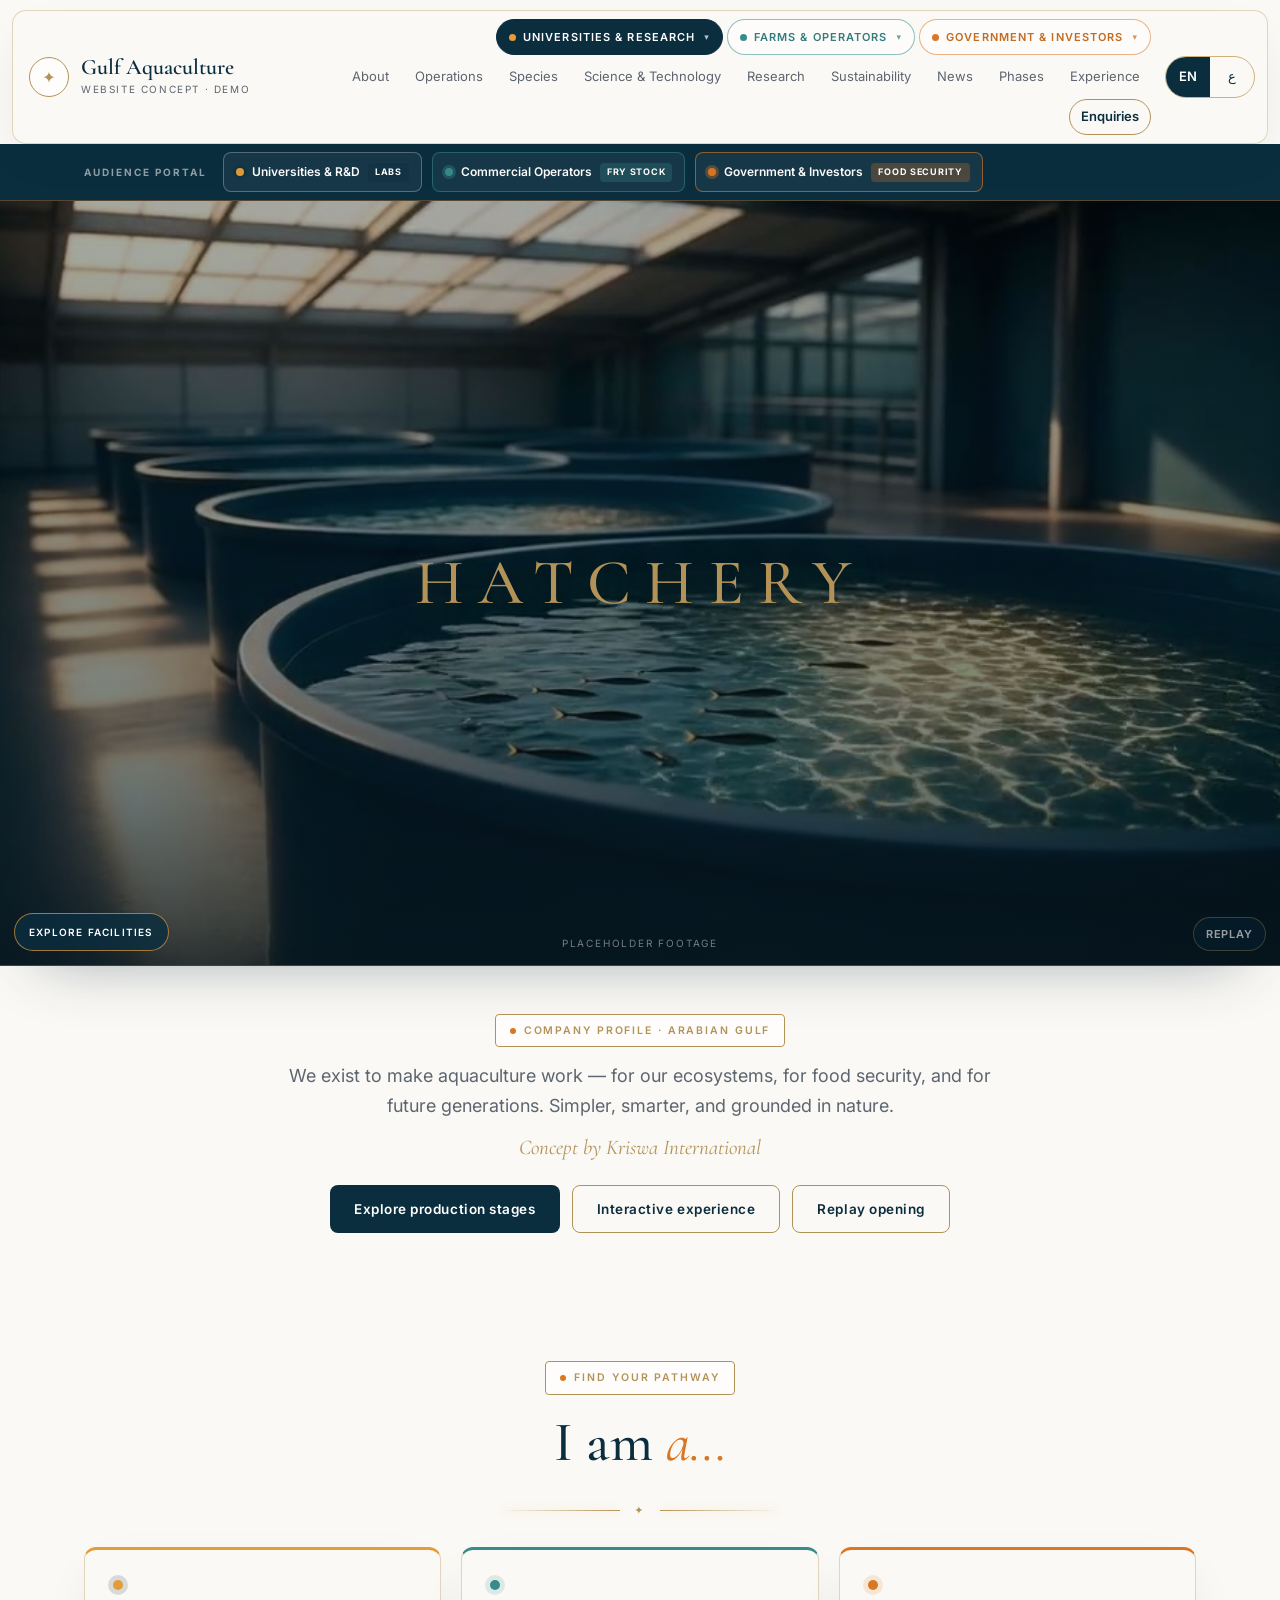
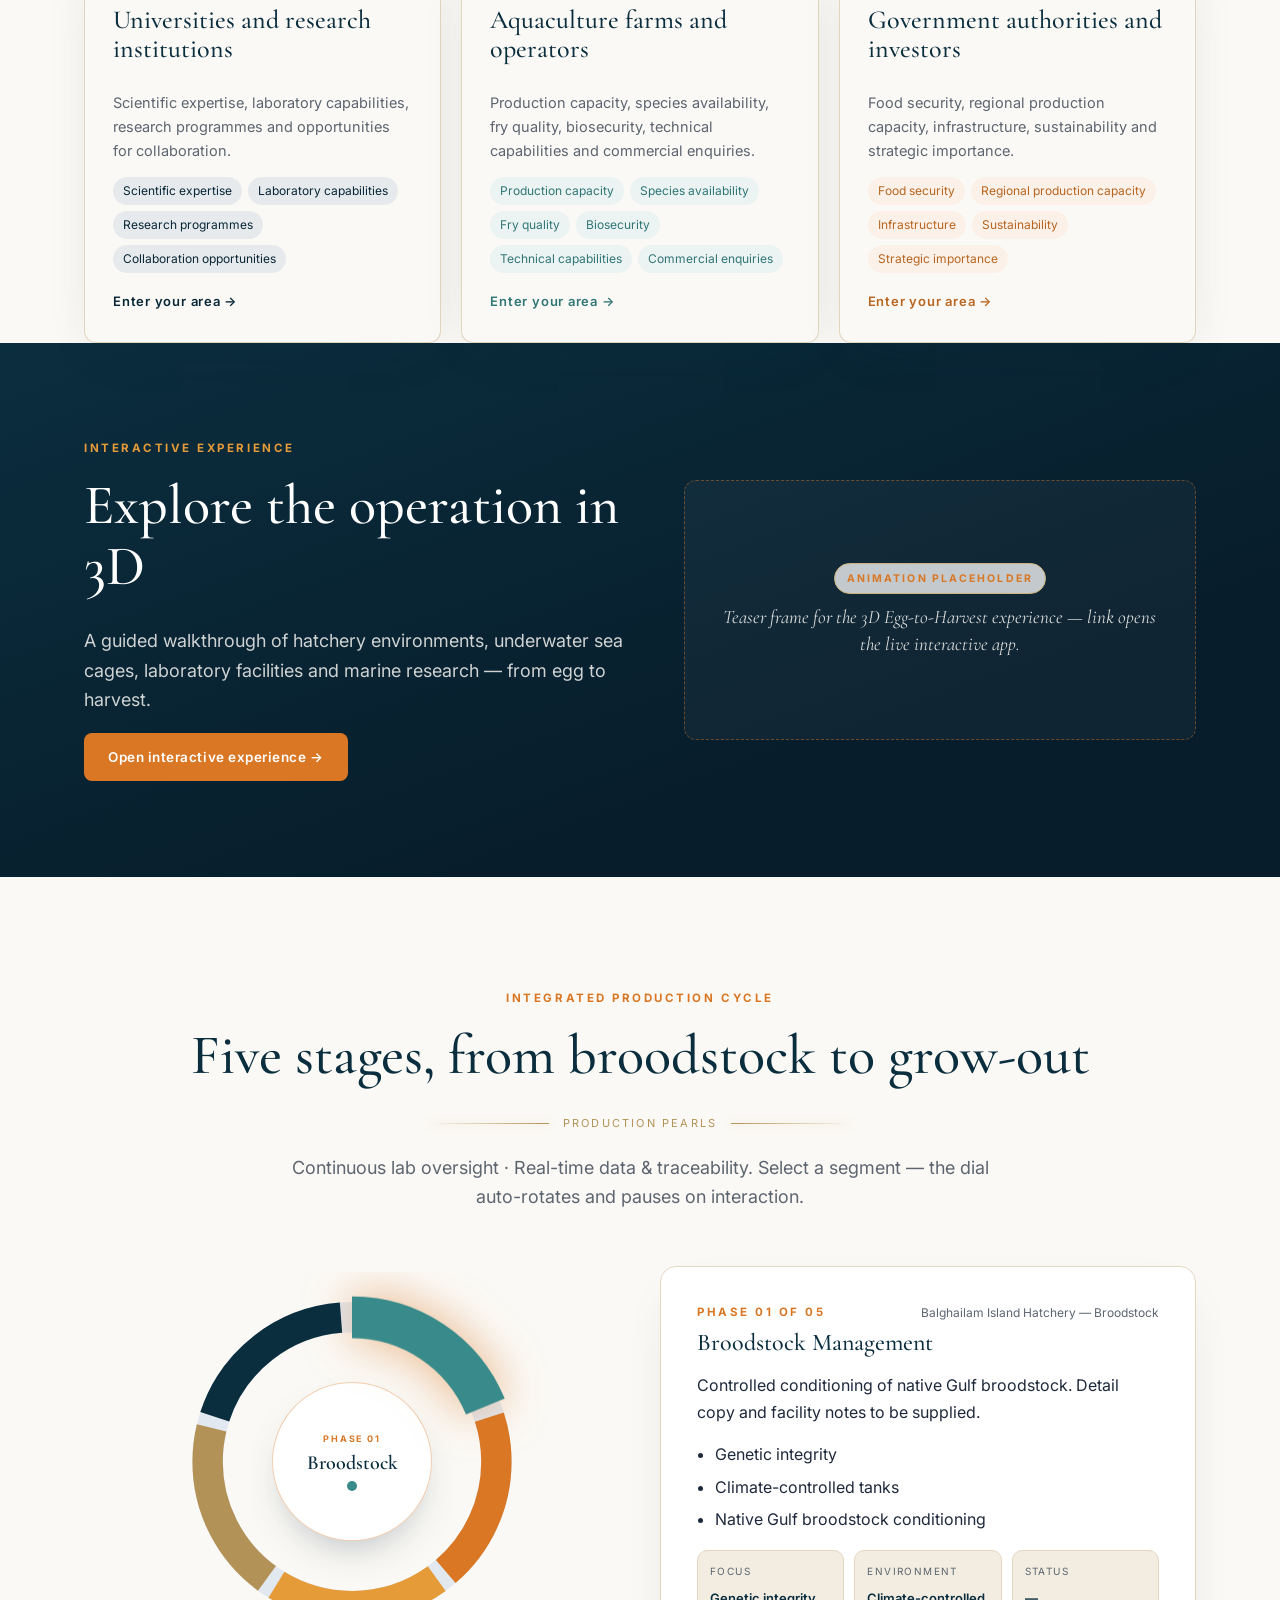
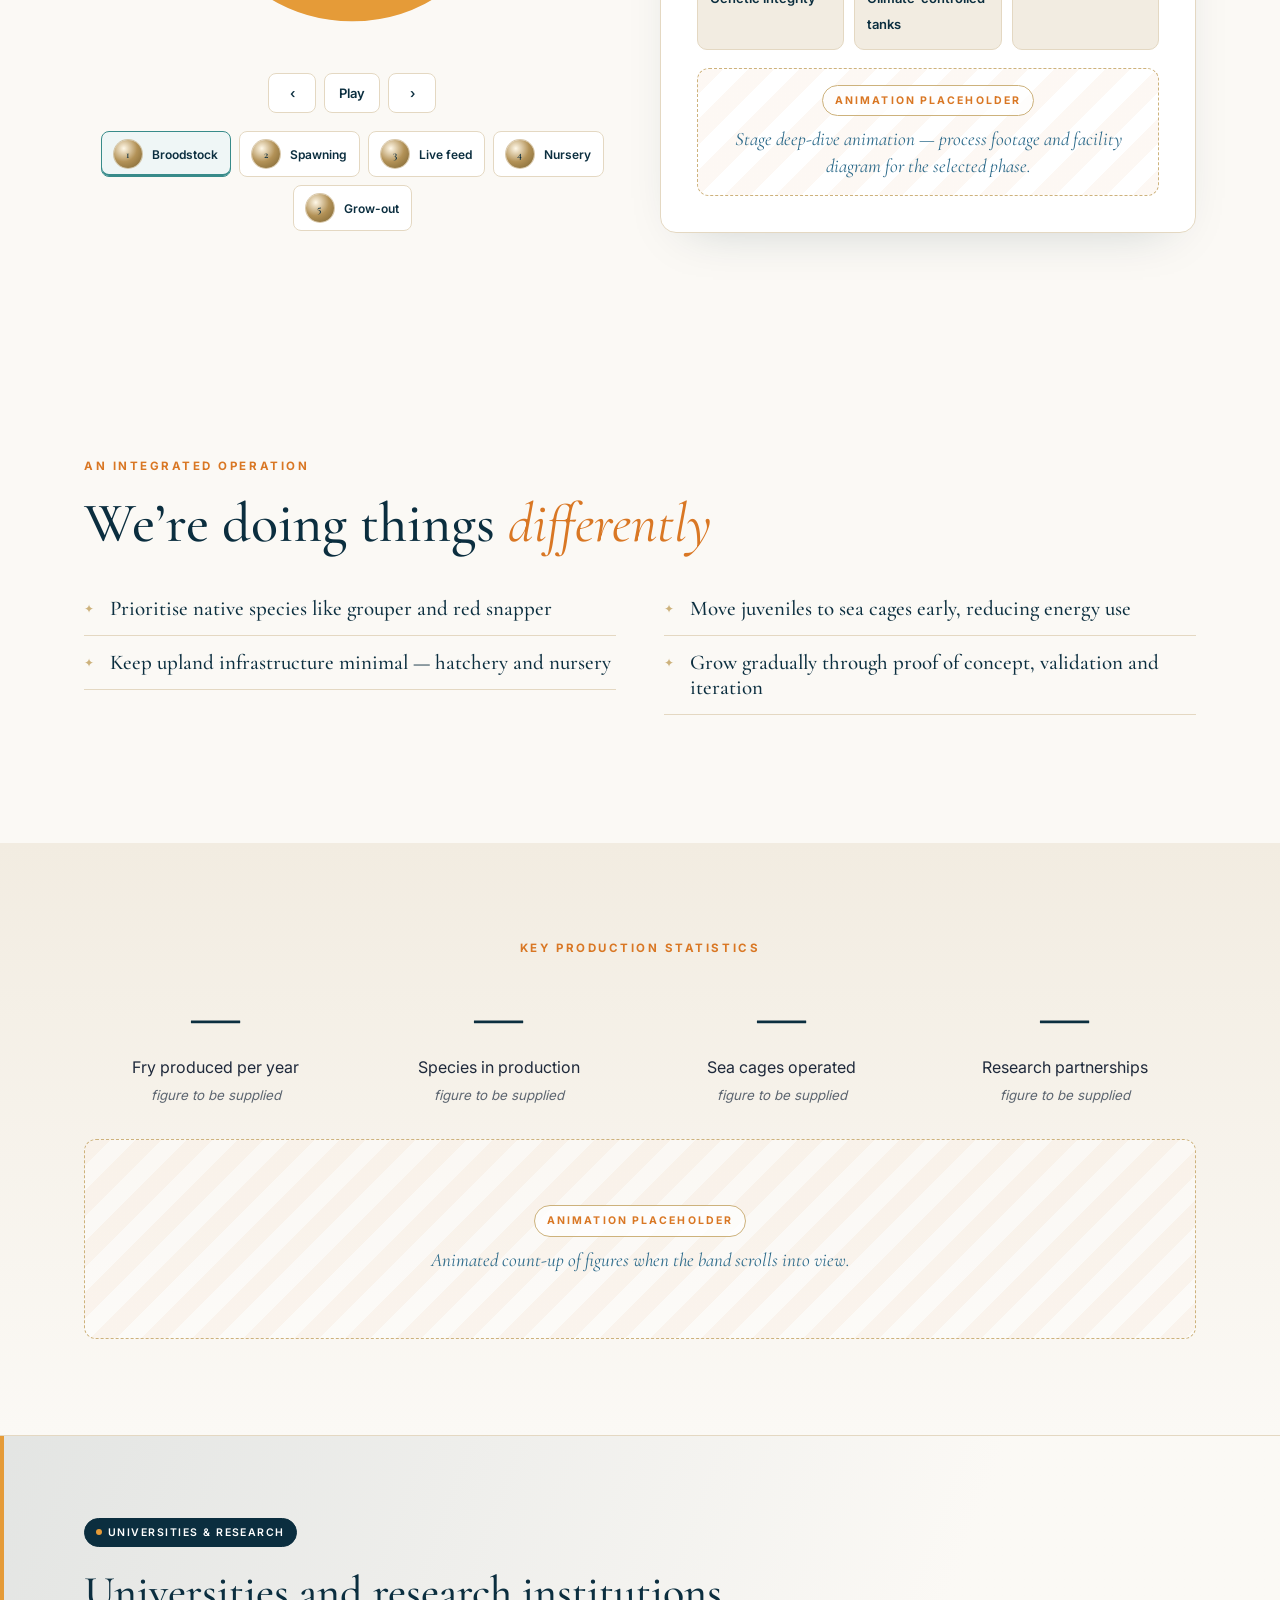
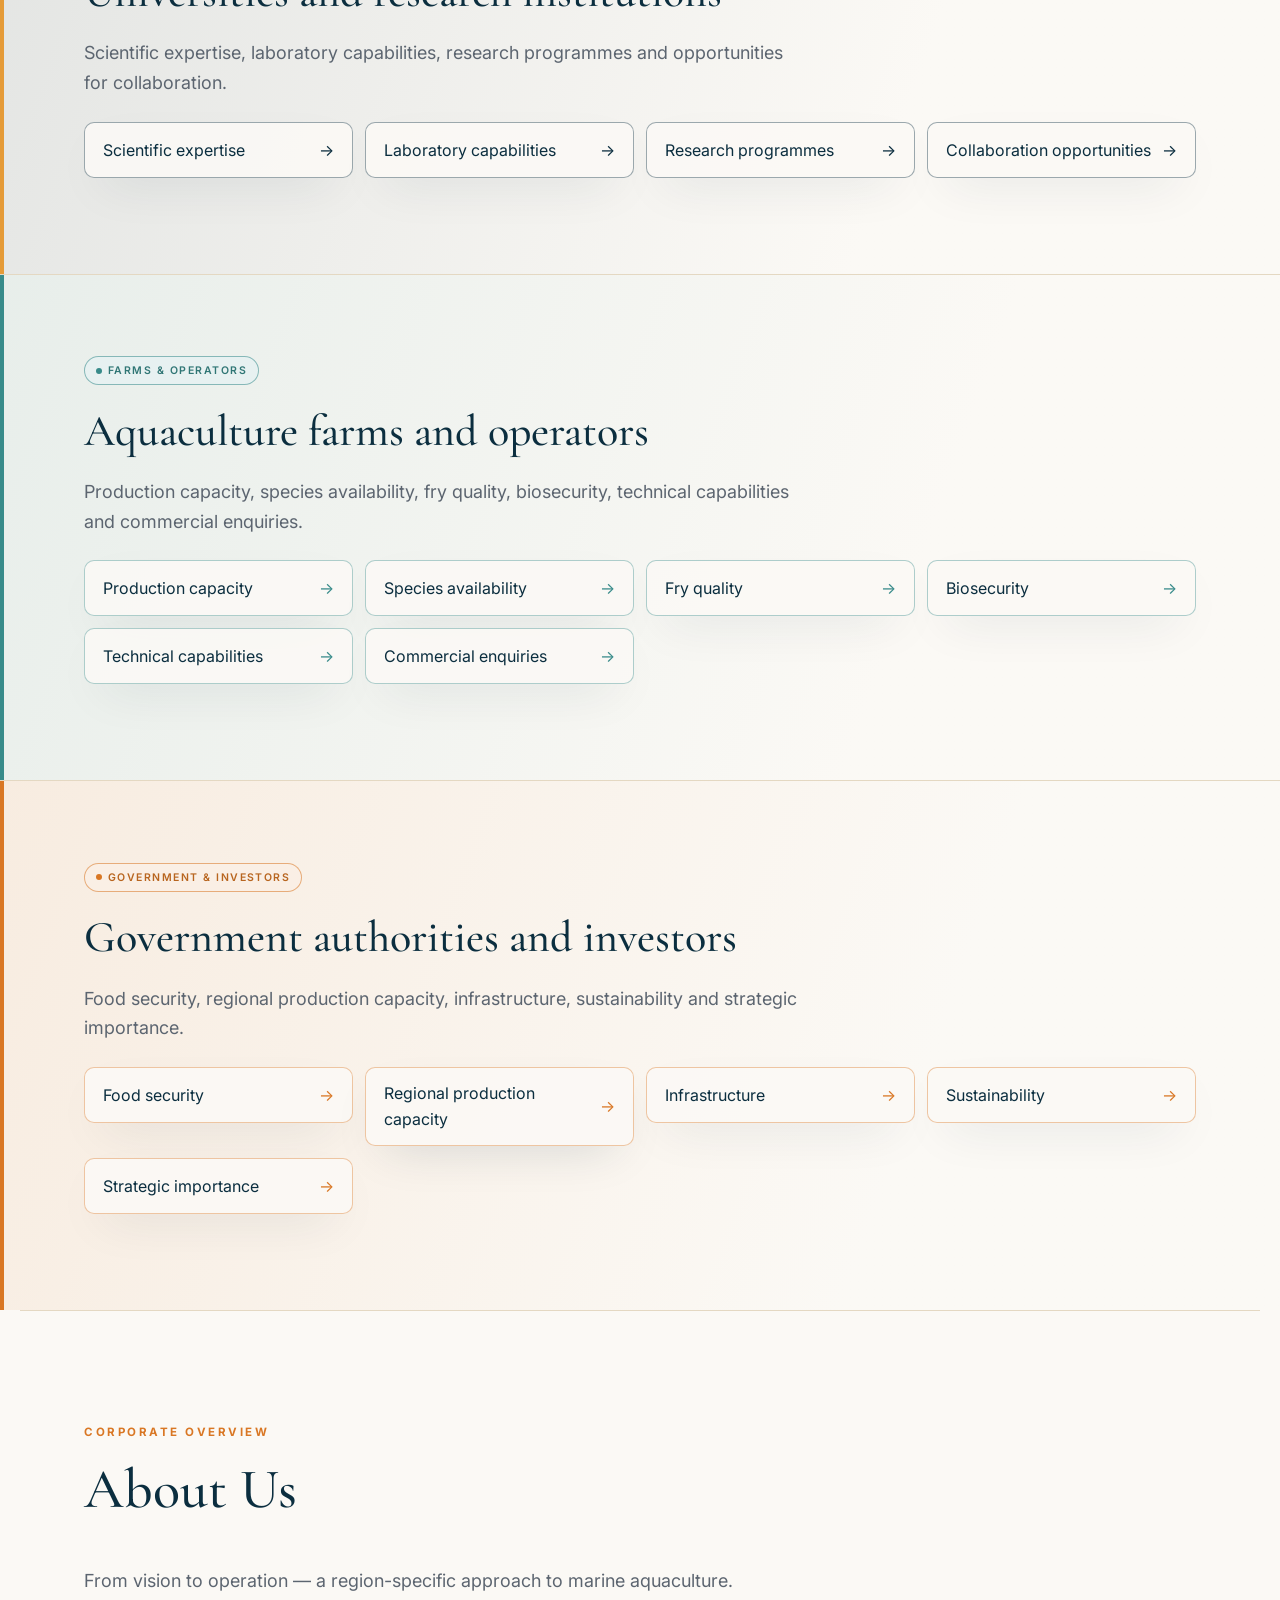
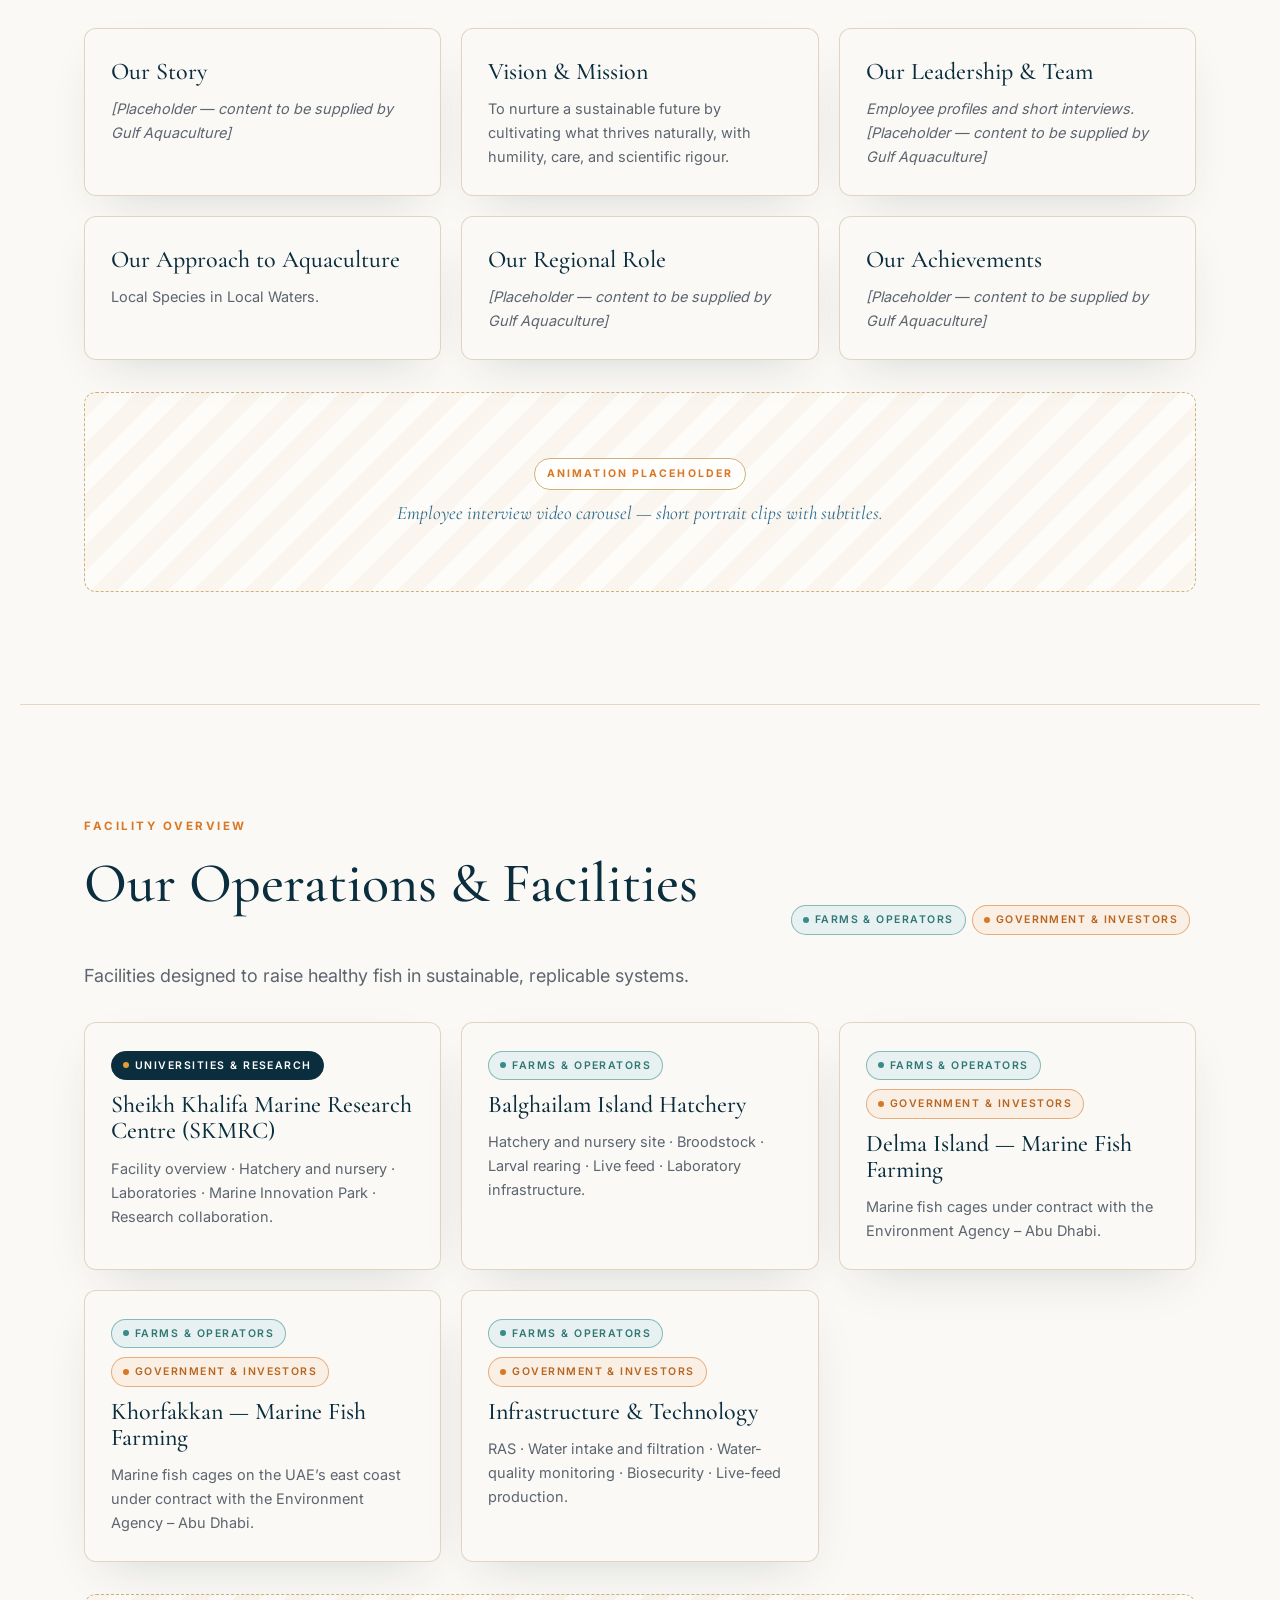
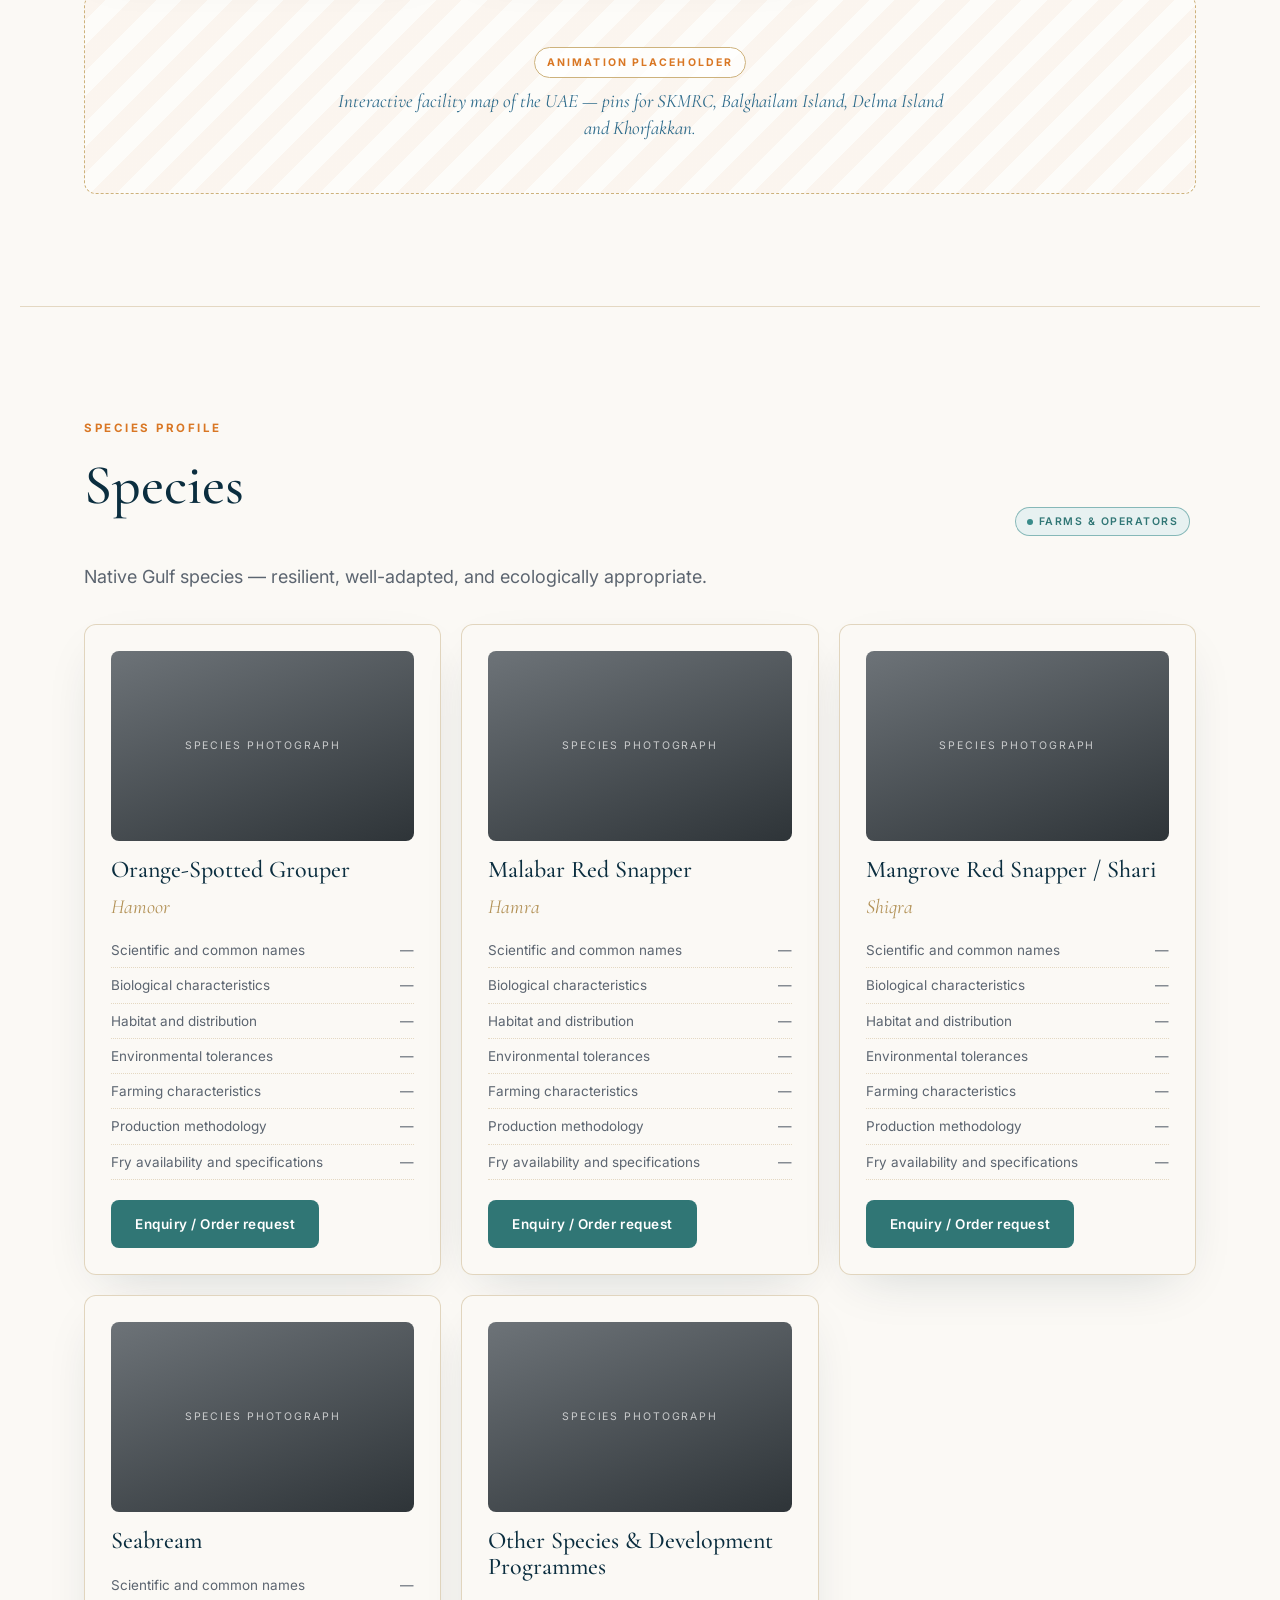
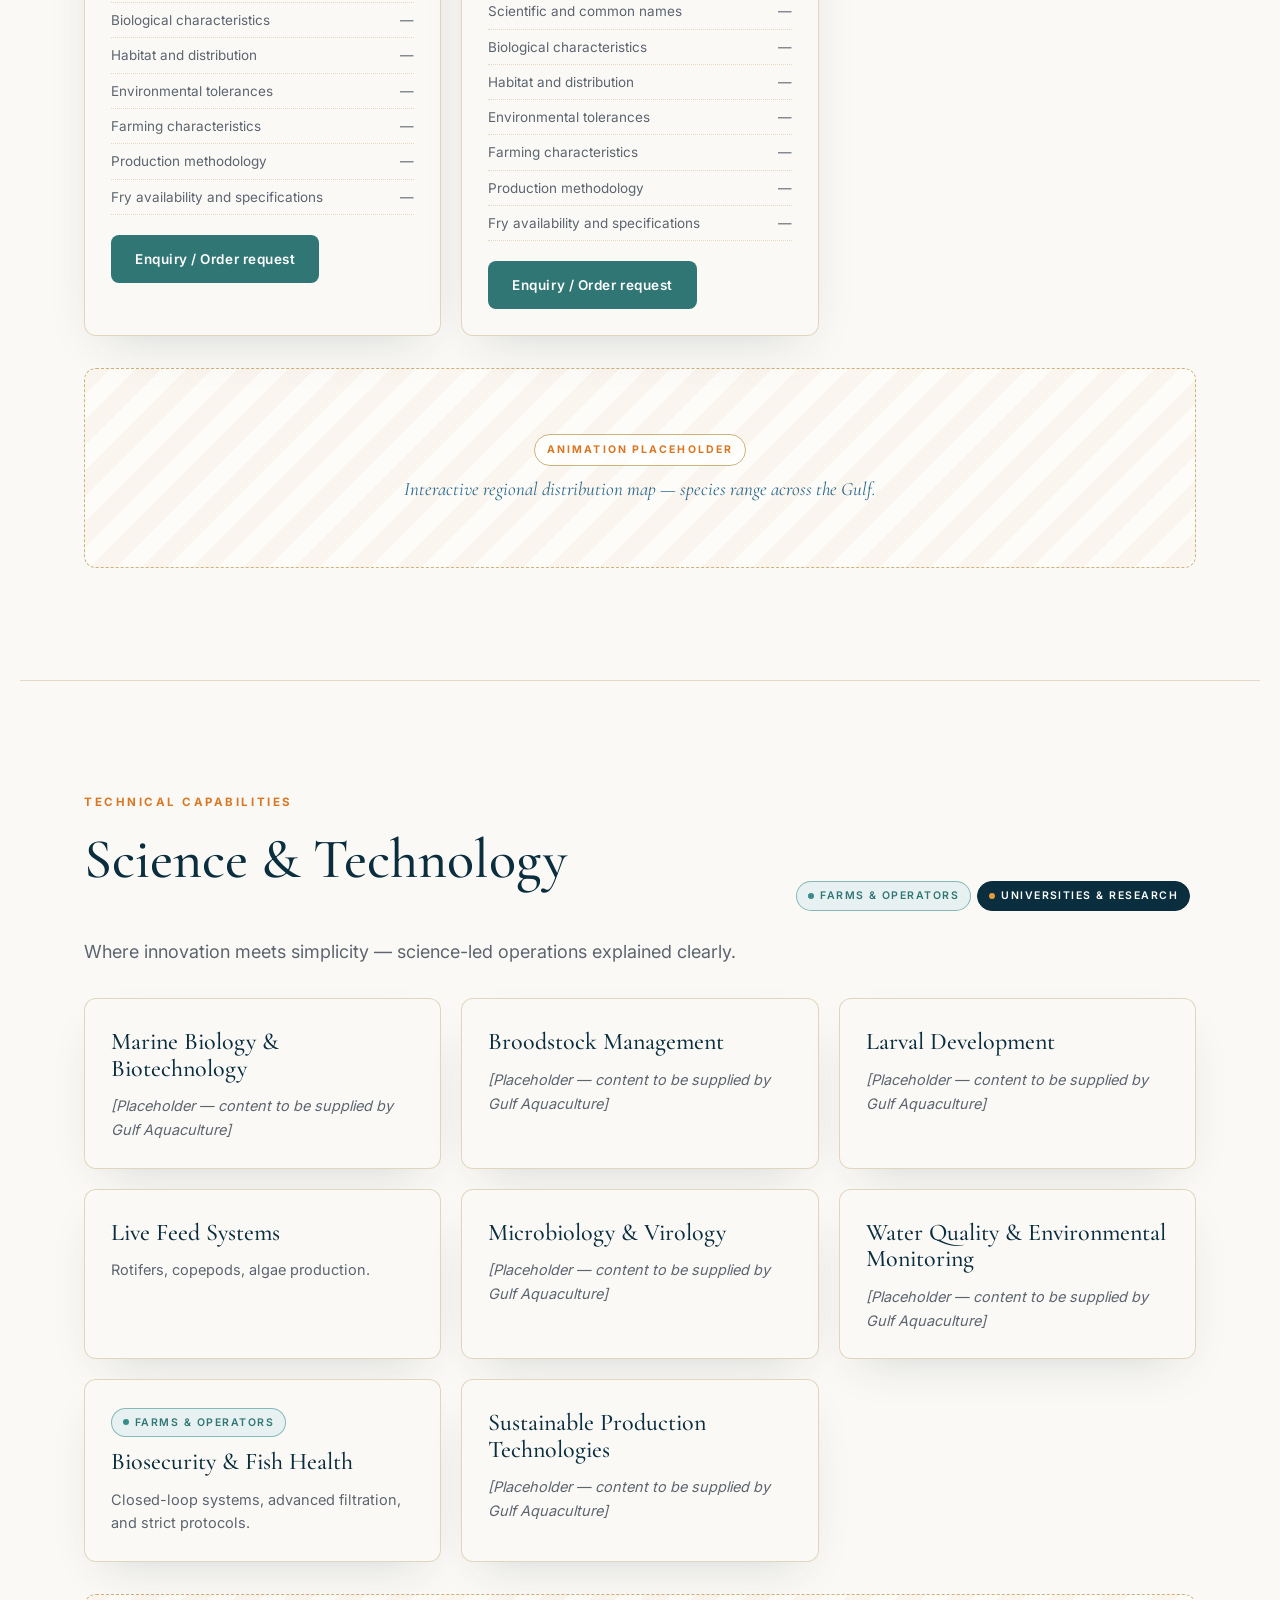
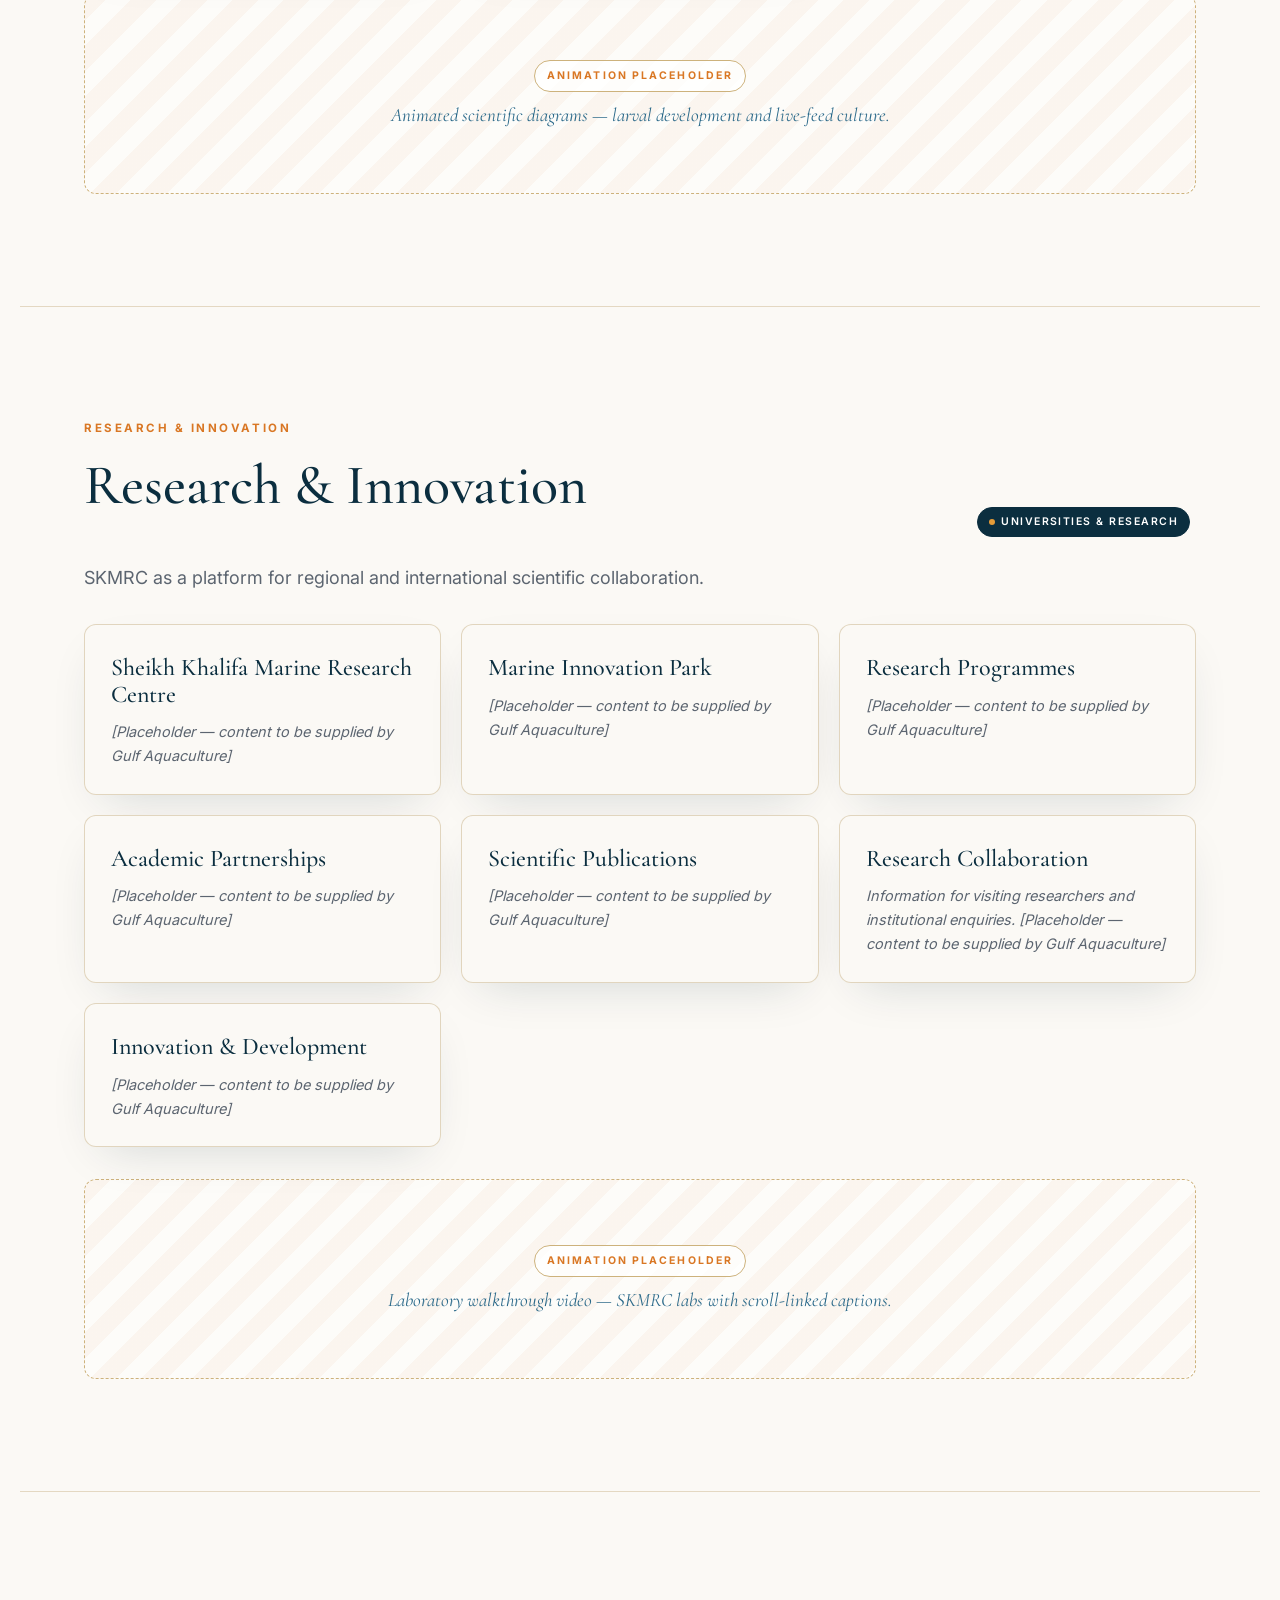
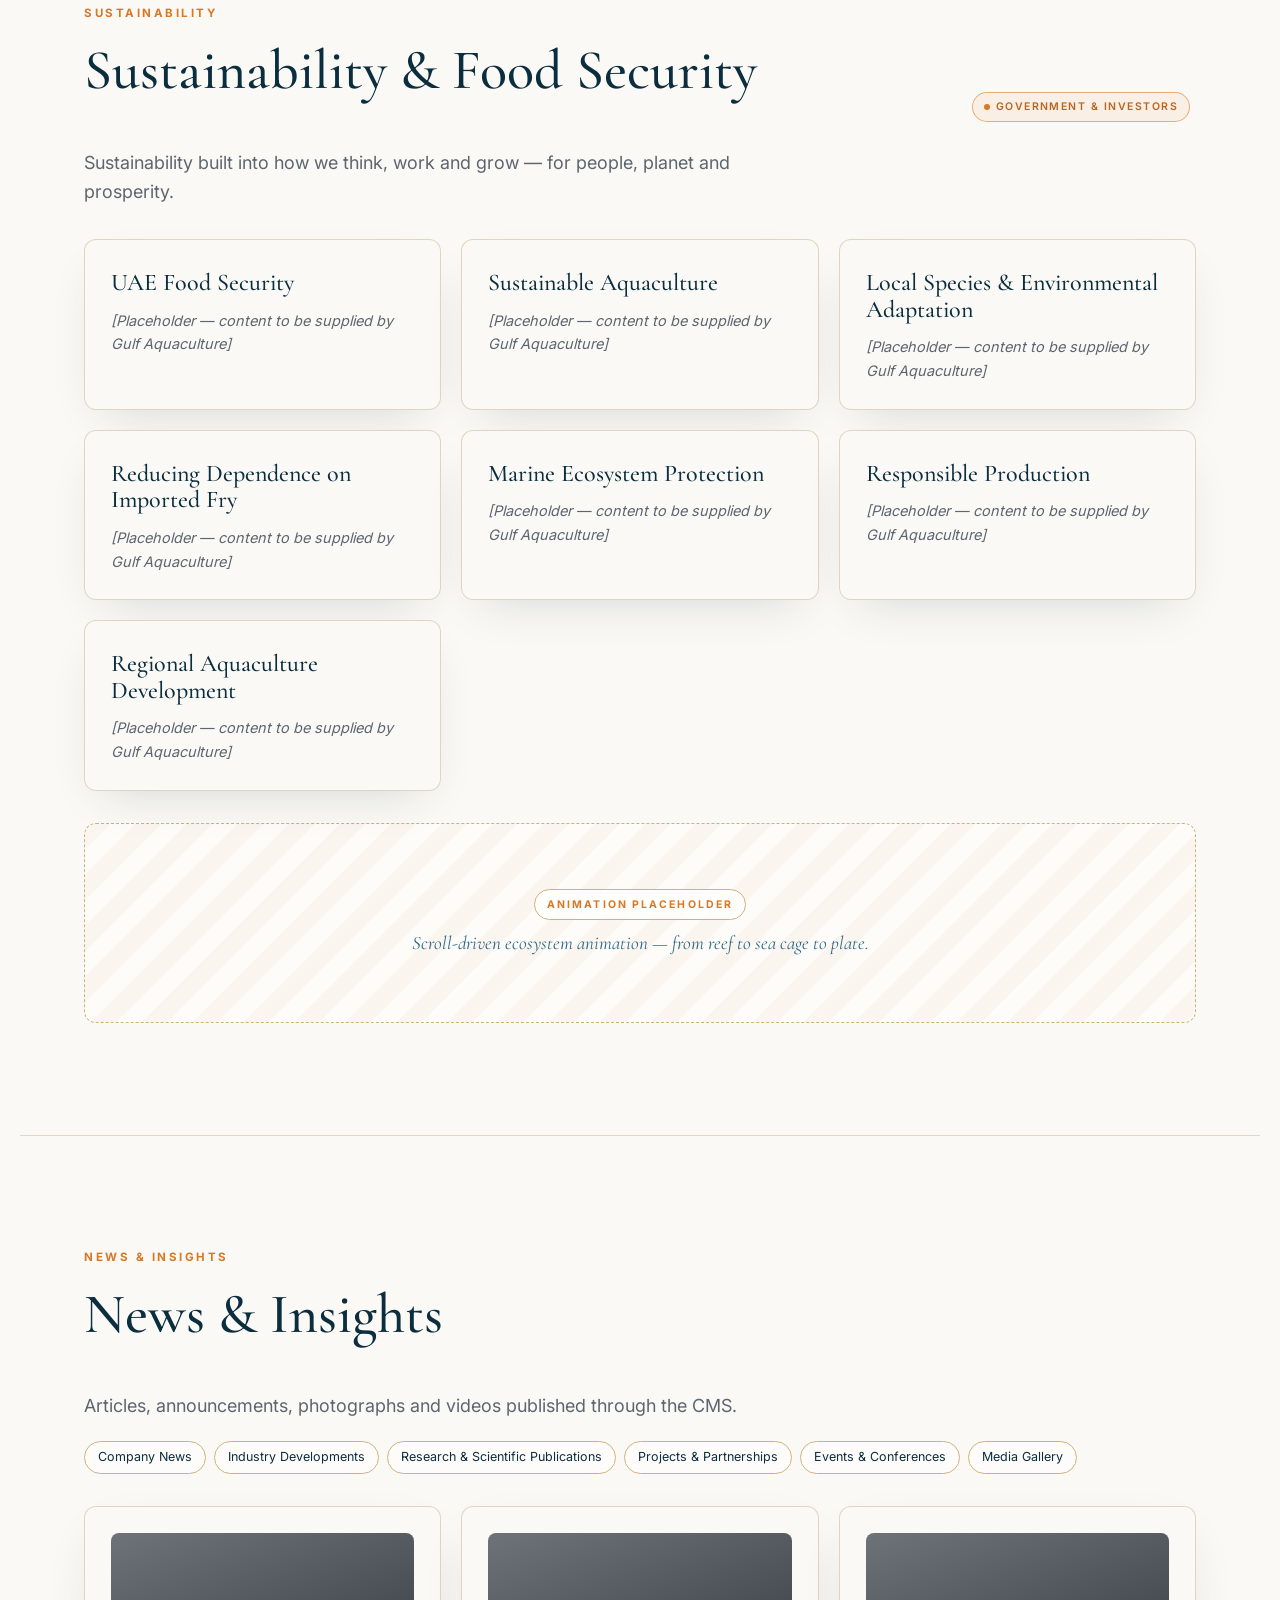
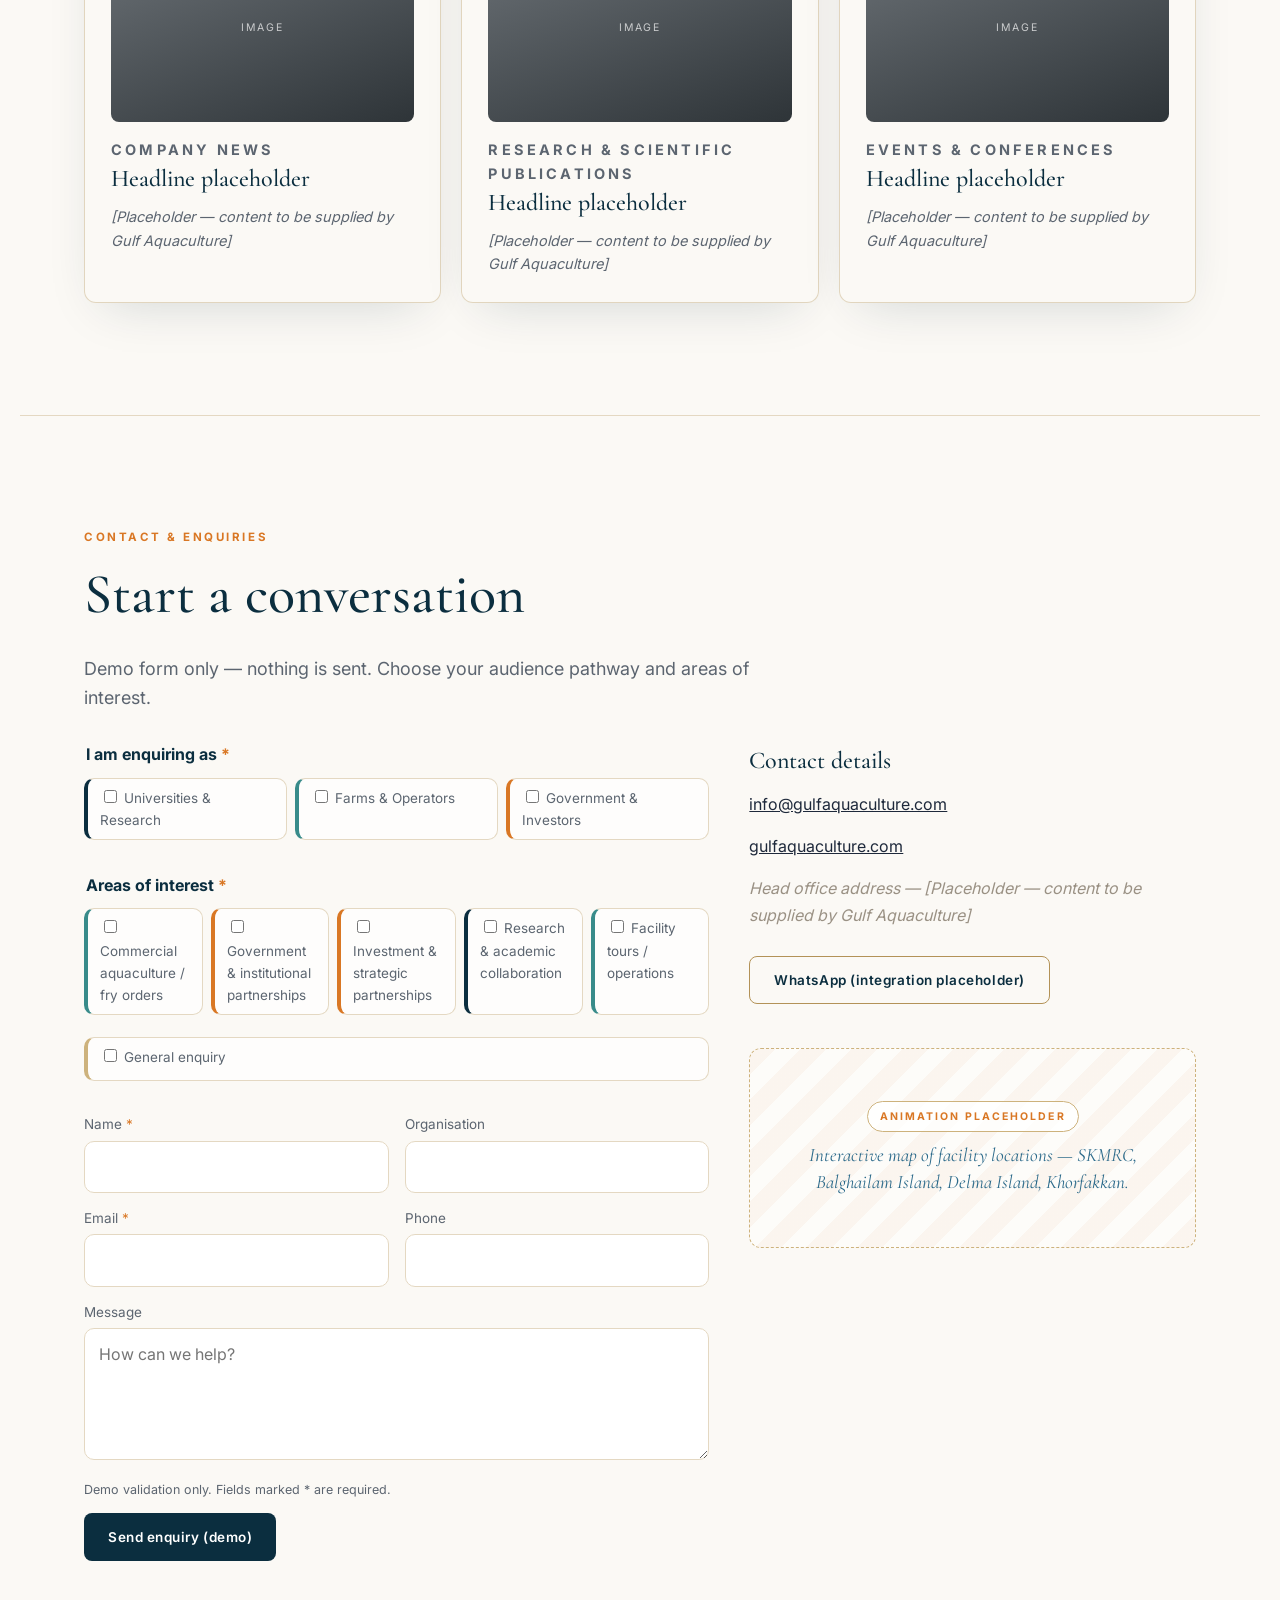
==== commit db91bc68: "Rebuild facilities explorer as real-time 3D experience" ====
--- a/index.html
+++ b/index.html
@@ -3,6 +3,7 @@
 <head>
 <meta charset="utf-8">
 <meta name="viewport" content="width=device-width,initial-scale=1,viewport-fit=cover">
+<link rel="icon" href="data:image/svg+xml,%3Csvg xmlns=%27http://www.w3.org/2000/svg%27 viewBox=%270 0 32 32%27%3E%3Ccircle cx=%2716%27 cy=%2716%27 r=%2714%27 fill=%27%230b2e3f%27/%3E%3Cpath d=%27M16 5l3 8 8 3-8 3-3 8-3-8-8-3 8-3z%27 fill=%27%23B39257%27/%3E%3C/svg%3E">
 <meta name="theme-color" content="#0b2e3f">
 <title>Gulf Aquaculture — Transforming Aquaculture in the Middle East (Demo)</title>
 <meta name="description" content="Gulf Aquaculture: sustainable marine aquaculture in the Arabian Gulf — hatchery, nursery, sea cages and research. Website concept demo.">
@@ -24,7 +25,10 @@
 <footer class="site-footer" id="footer"></footer>
 <script src="js/content.js"></script>
 <script src="js/main.js"></script>
+<script src="vendor/three-0.160.0.min.js"></script>
 <script src="js/facilities-data.js"></script>
+<script src="js/facilities-3d-data.js"></script>
+<script src="js/facilities-3d.js"></script>
 <script src="js/facilities.js"></script>
 <script src="js/cinematic.js"></script>
 </body>
--- a/css/facilities.css
+++ b/css/facilities.css
@@ -54,3 +54,34 @@
 .ga-marker-hit{fill:transparent;stroke:none;pointer-events:all;cursor:pointer;touch-action:manipulation}.ga-marker-hit:focus{outline:none}
 
 .ga-sea-video{z-index:0}.ga-scene-poster{z-index:0}.ga-hotspots{z-index:3}.ga-media>img.ga-scene-poster{pointer-events:none}
+/* v2 — local real-time 3D, minimal spatial navigation */
+.ga-facilities-v2 .ga-scene-stack{background:radial-gradient(ellipse at 50% 30%,#143947,#071820 75%)}
+.ga-3d-mount{position:absolute;inset:0;overflow:hidden}
+.ga-3d-canvas{display:block;width:100%;height:100%;outline:none;touch-action:none;cursor:grab}
+.ga-3d-canvas:active{cursor:grabbing}
+.ga-facilities-v2 .ga-footnote{bottom:44px;max-width:calc(100% - 24px)}
+.ga-placeholder-note{position:absolute;left:12px;bottom:39px;z-index:6;padding:5px 8px;background:rgba(7,24,32,.68);border:1px solid rgba(229,155,56,.38);border-radius:3px;color:#edc88d;font-size:8px;letter-spacing:.12em;text-transform:uppercase;pointer-events:none}
+.ga-placeholder-note[hidden]{display:none}
+.ga-3d-help{position:absolute;right:12px;bottom:13px;z-index:6;color:rgba(255,255,255,.6);font-size:8px;letter-spacing:.08em;pointer-events:none}
+.ga-facilities-v2 .ga-footnote{bottom:13px;max-width:60%;white-space:nowrap;overflow:hidden;text-overflow:ellipsis}
+.ga-accessible-targets{position:absolute;z-index:7;left:10px;right:10px;bottom:48px;display:flex;justify-content:center;gap:5px;pointer-events:none}
+.ga-building-control,.ga-zone-control{pointer-events:auto;min-height:30px;padding:5px 10px;border:1px solid rgba(179,146,87,.48);border-radius:99px;background:rgba(7,24,32,.7);backdrop-filter:blur(7px);color:#fff;font:500 9px Inter,sans-serif;letter-spacing:.04em;cursor:pointer;touch-action:manipulation;transition:background .2s,border .2s,opacity .2s}
+.ga-building-control:hover,.ga-building-control:focus-visible,.ga-zone-control:hover,.ga-zone-control:focus-visible,.ga-zone-control[aria-pressed=true]{background:rgba(179,146,87,.9);border-color:#f2cb87;color:#071820;outline:2px solid #fff;outline-offset:2px}
+.ga-accessible-targets .ga-building-control[data-3d-target="utility"],.ga-accessible-targets .ga-building-control[data-3d-target="support"],.ga-accessible-targets .ga-building-control[data-3d-target="services"],.ga-accessible-targets .ga-building-control[data-3d-target="pods"]{display:none}
+.ga-loading{position:absolute;z-index:9;inset:0;display:flex;align-items:center;justify-content:center;gap:10px;background:#071820;color:#d8bd8a;font-size:11px;letter-spacing:.12em;text-transform:uppercase;transition:opacity .35s}
+.ga-loading[hidden]{display:none}.ga-loading span{width:16px;height:16px;border:1px solid #b39257;border-top-color:transparent;border-radius:50%;animation:ga-spin 1s linear infinite}
+.ga-static-fallback{position:absolute;inset:0;display:grid;place-items:center;background:#071820;padding:14px}.ga-static-fallback svg{width:100%;height:100%;max-height:100%;object-fit:contain}
+.ga-facilities-v2 .ga-float-label{z-index:8;transition:opacity .18s}
+@keyframes ga-spin{to{transform:rotate(360deg)}}
+@media(max-width:600px){
+ .ga-facilities-v2 .ga-accessible-targets{bottom:49px;flex-wrap:wrap;gap:4px;max-height:70px;overflow:hidden}
+ .ga-building-control,.ga-zone-control{min-height:28px;padding:4px 8px;font-size:8px}
+ .ga-facilities-v2 .ga-footnote{font-size:6px;max-width:63%;bottom:12px}
+ .ga-3d-help{font-size:6px;right:8px}.ga-placeholder-note{bottom:91px;font-size:7px;left:8px}
+ .ga-facilities-v2 .ga-topline{min-height:46px}
+}
+@media(prefers-reduced-motion:reduce){.ga-loading span{animation:none}.ga-building-control,.ga-zone-control{transition:none}}
+
+.ga-3d-mount{z-index:1;pointer-events:auto}.ga-facilities-v2 .ga-scene-stack{pointer-events:none}.ga-facilities-v2 .ga-accessible-targets{pointer-events:none}.ga-facilities-v2 .ga-accessible-targets button{pointer-events:auto}
+
+.ga-is-static .ga-3d-help{display:none}.ga-is-static .ga-placeholder-note{bottom:39px}
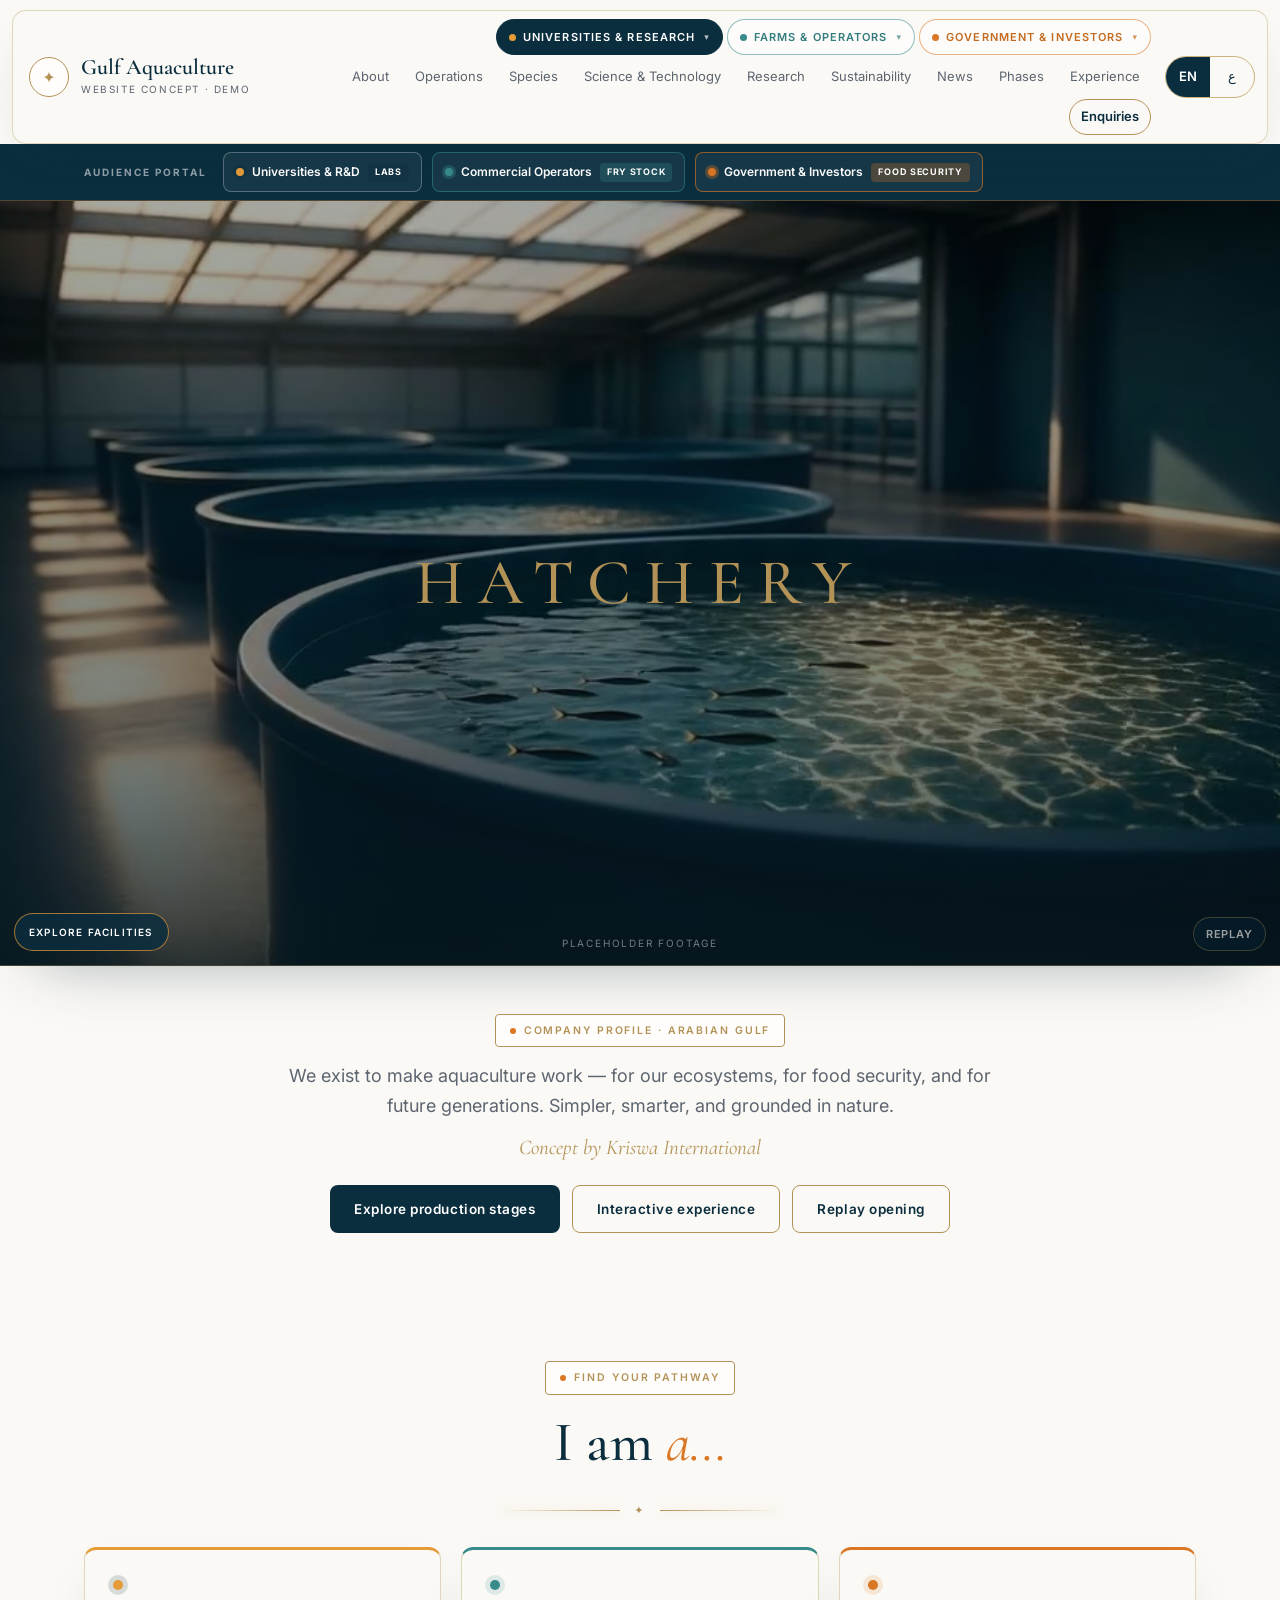
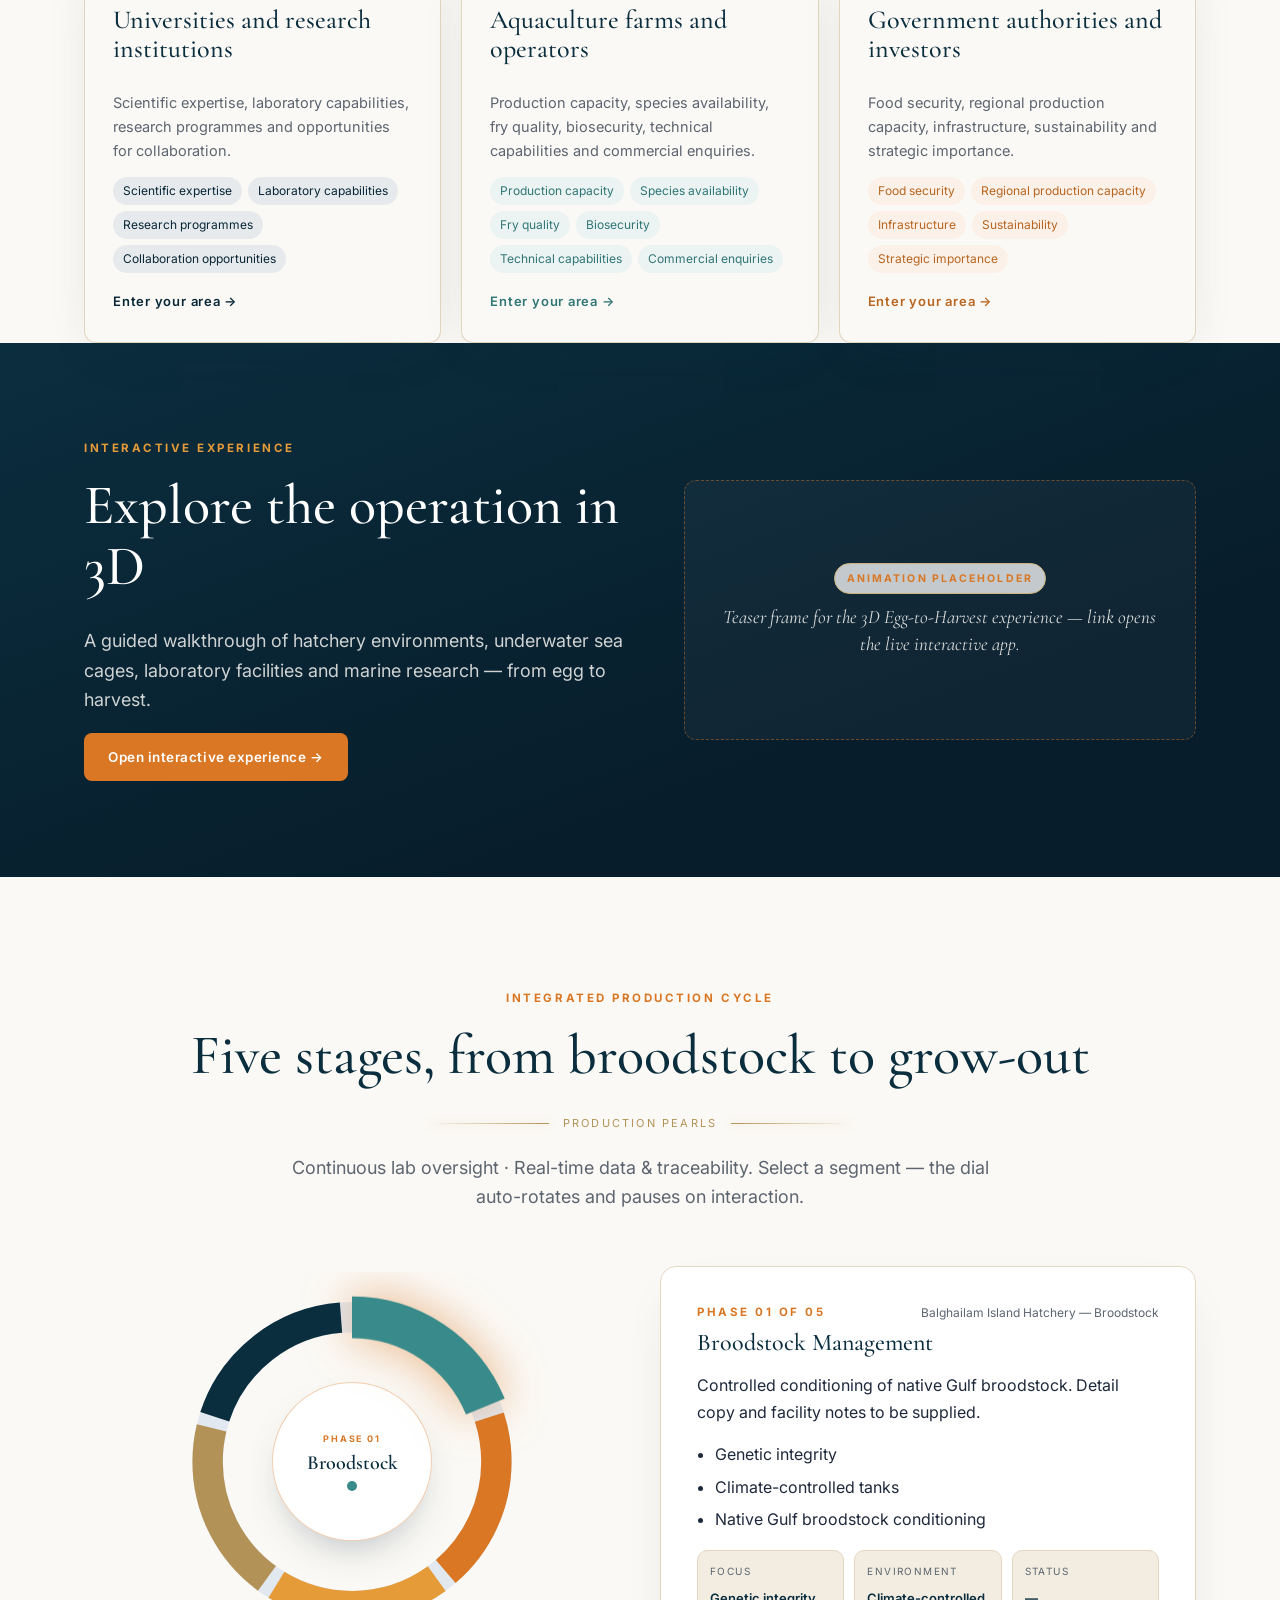
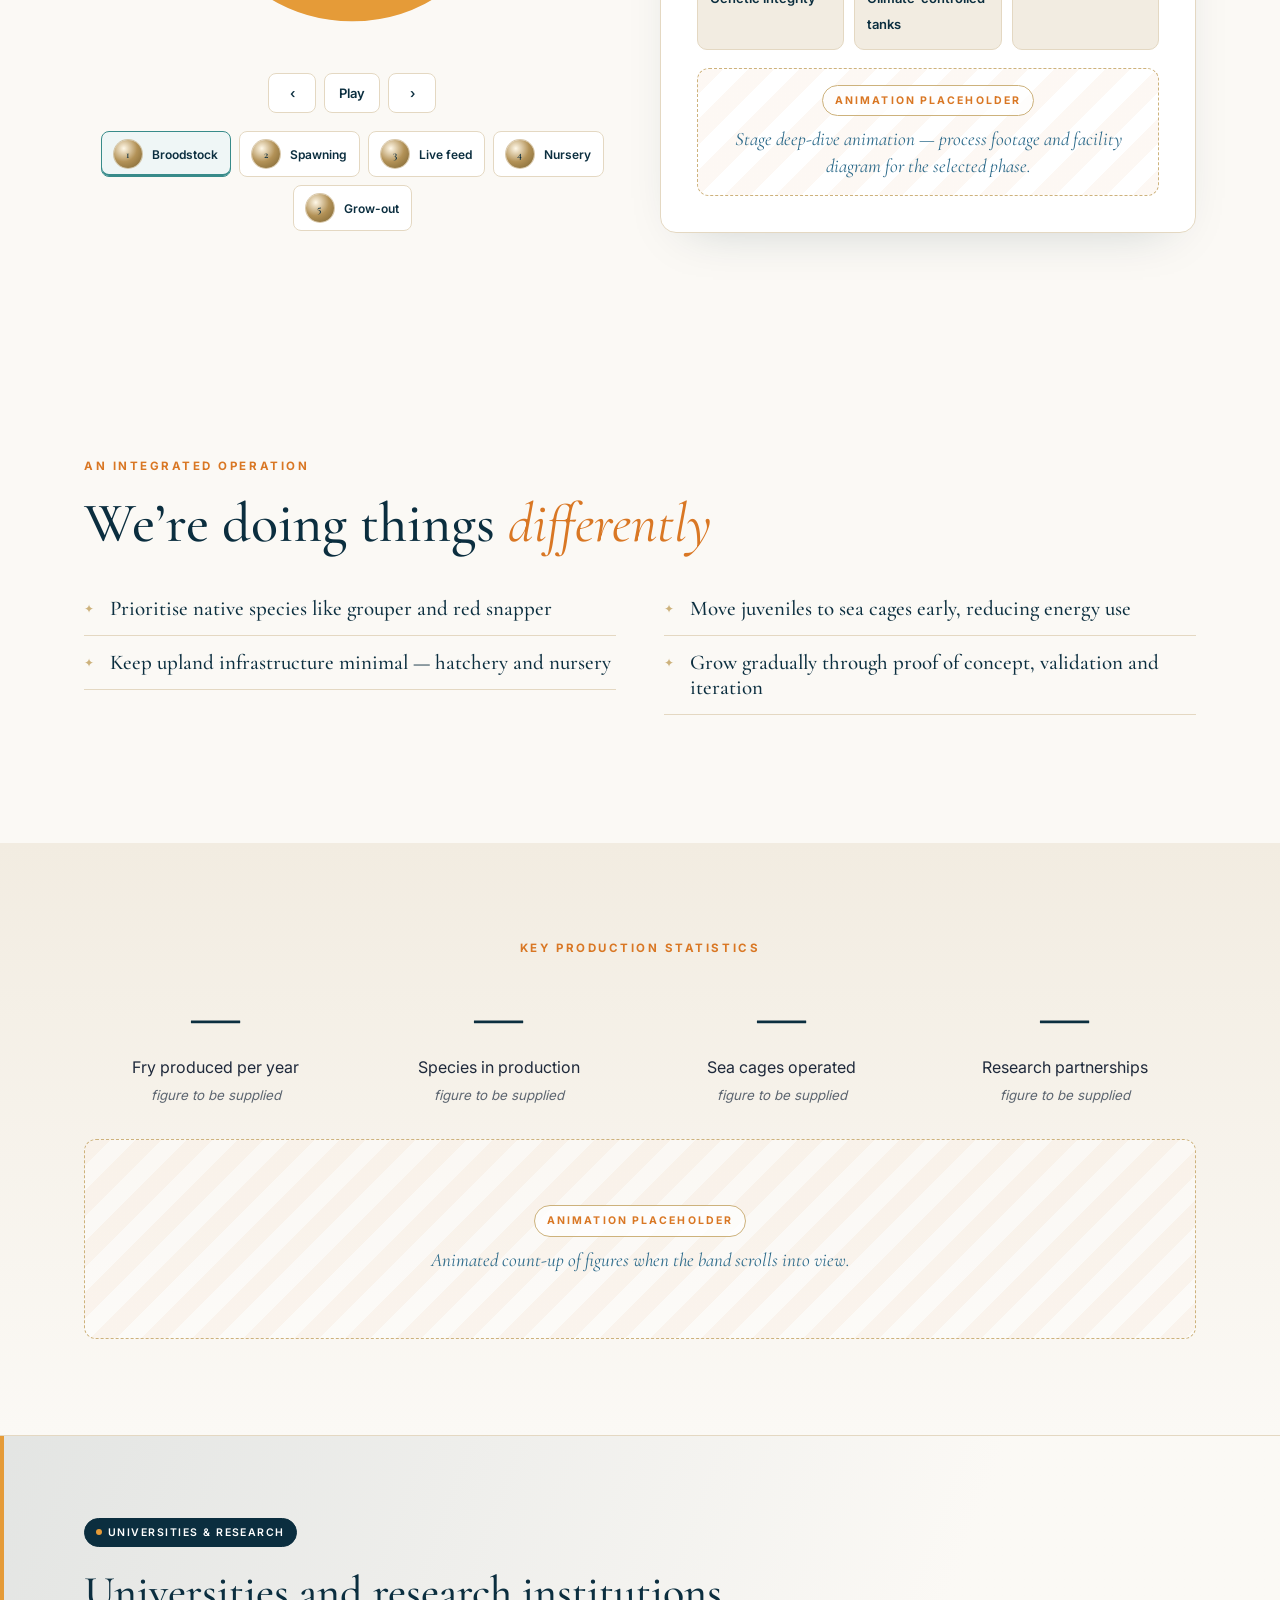
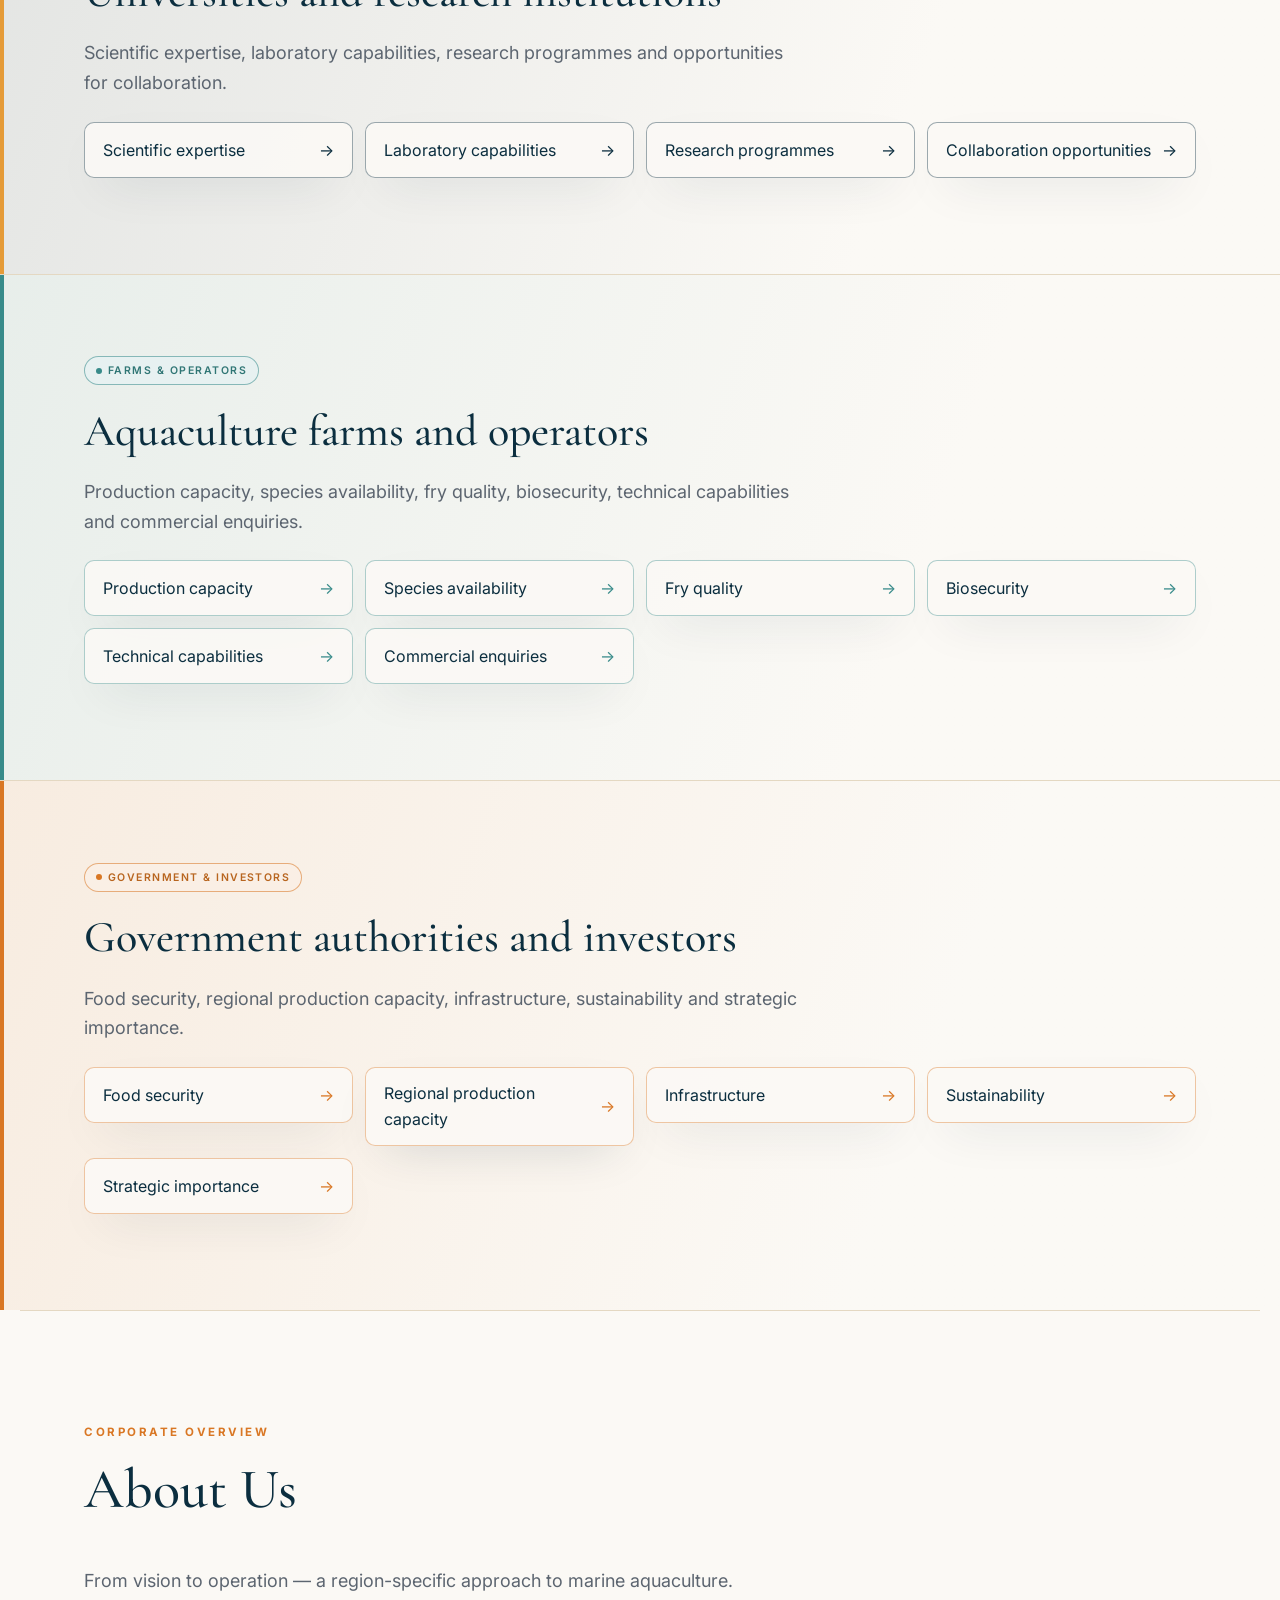
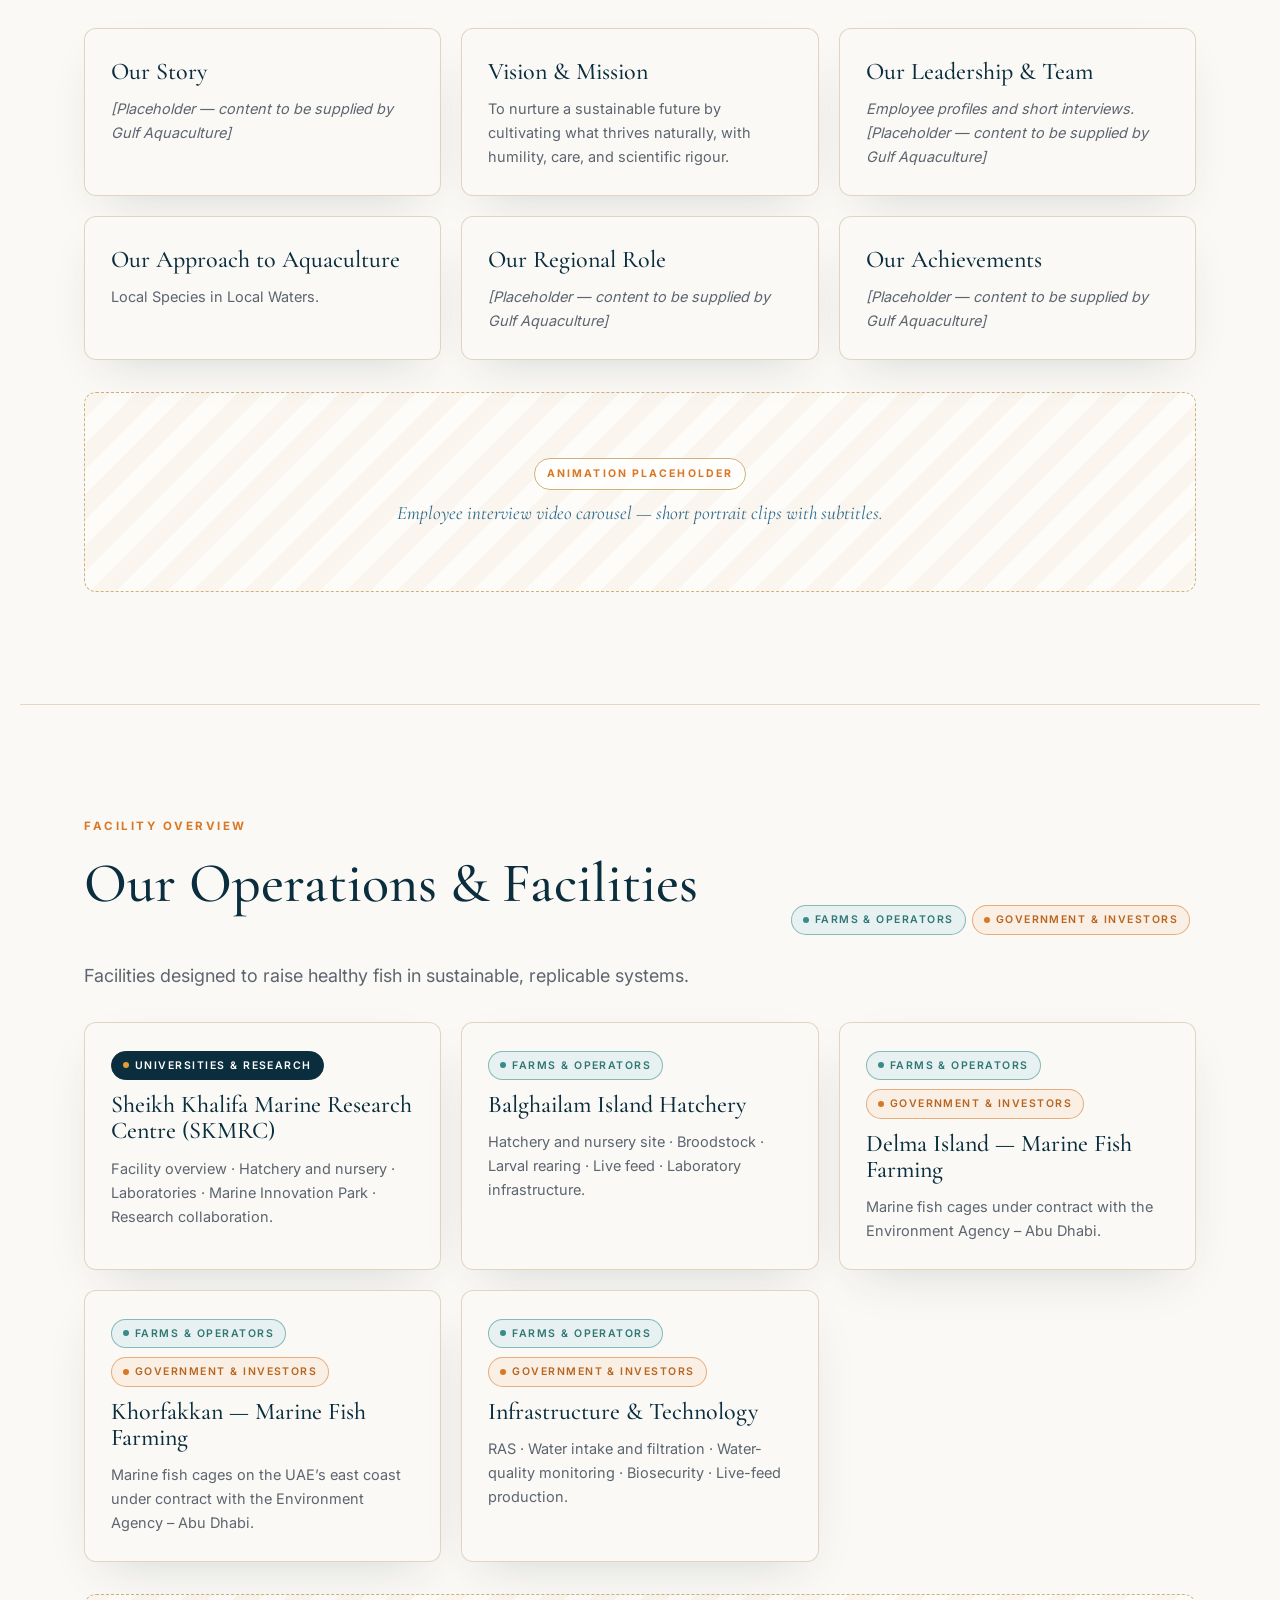
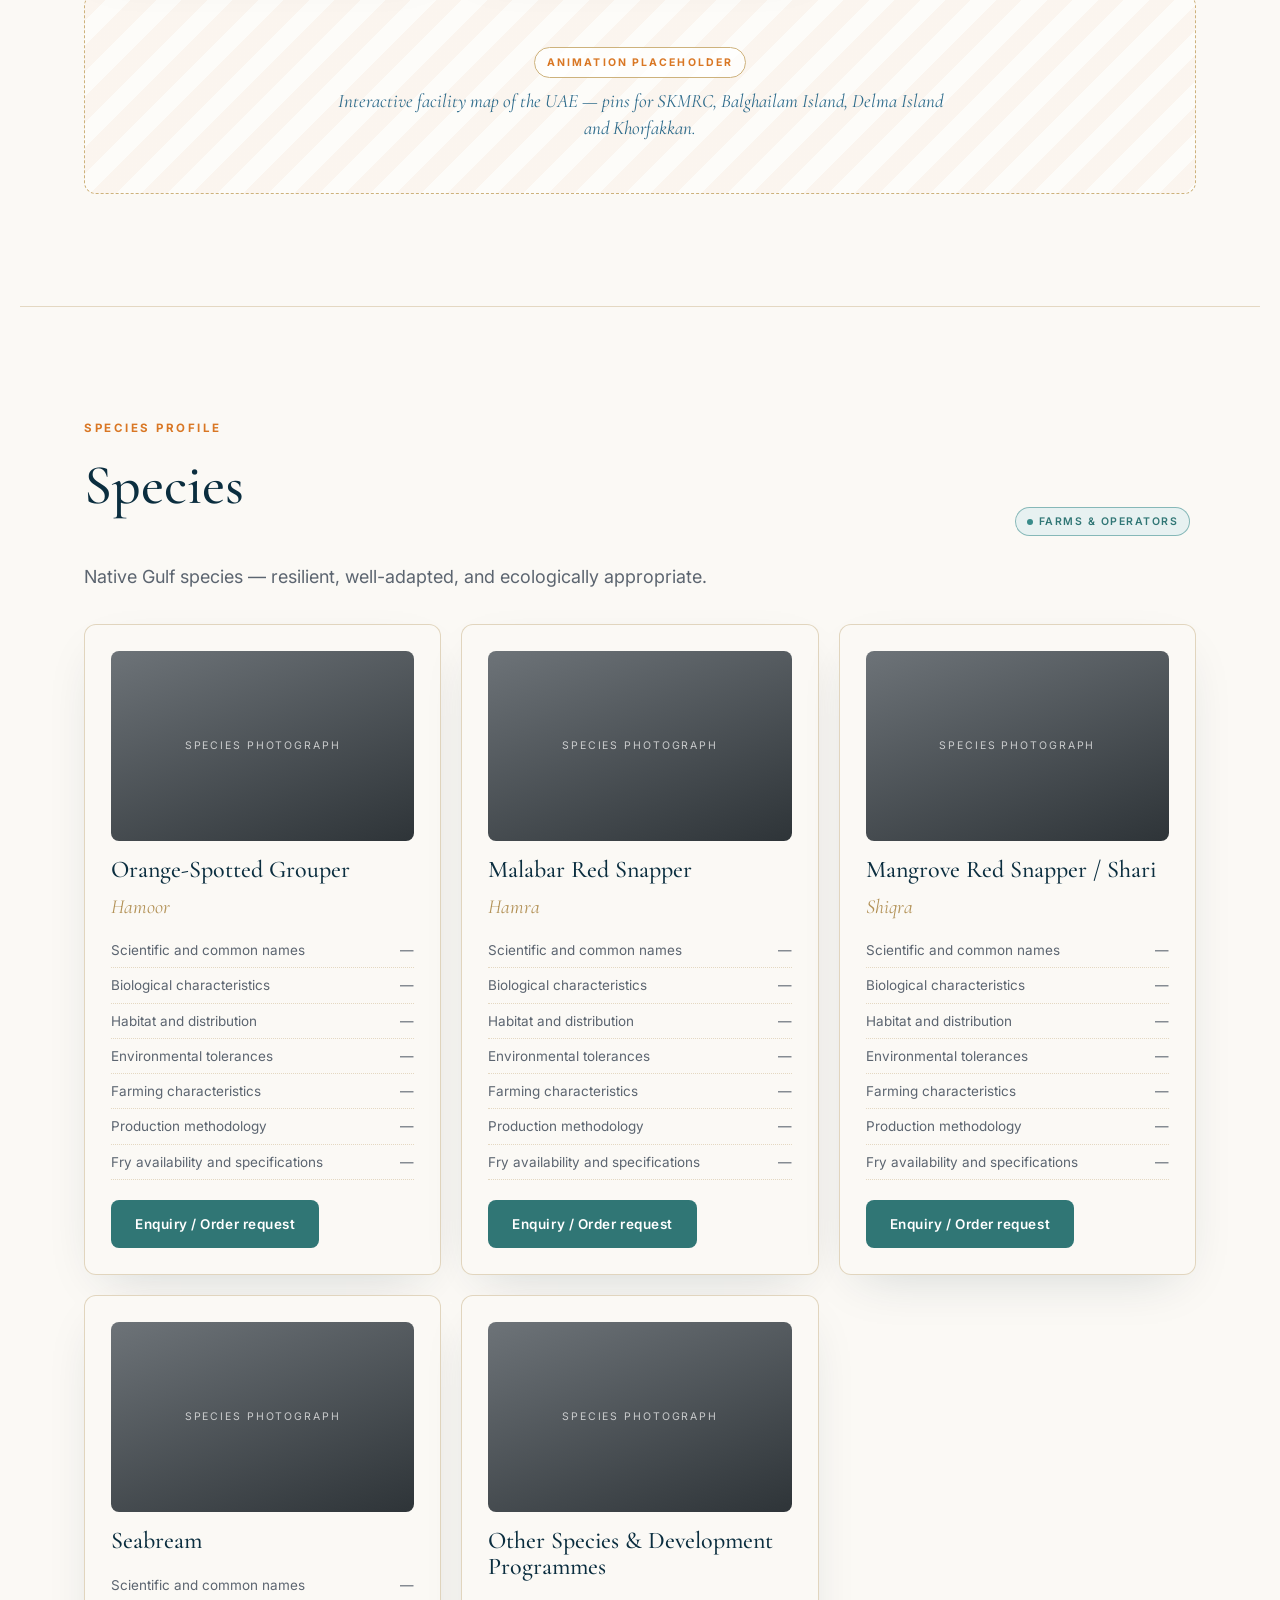
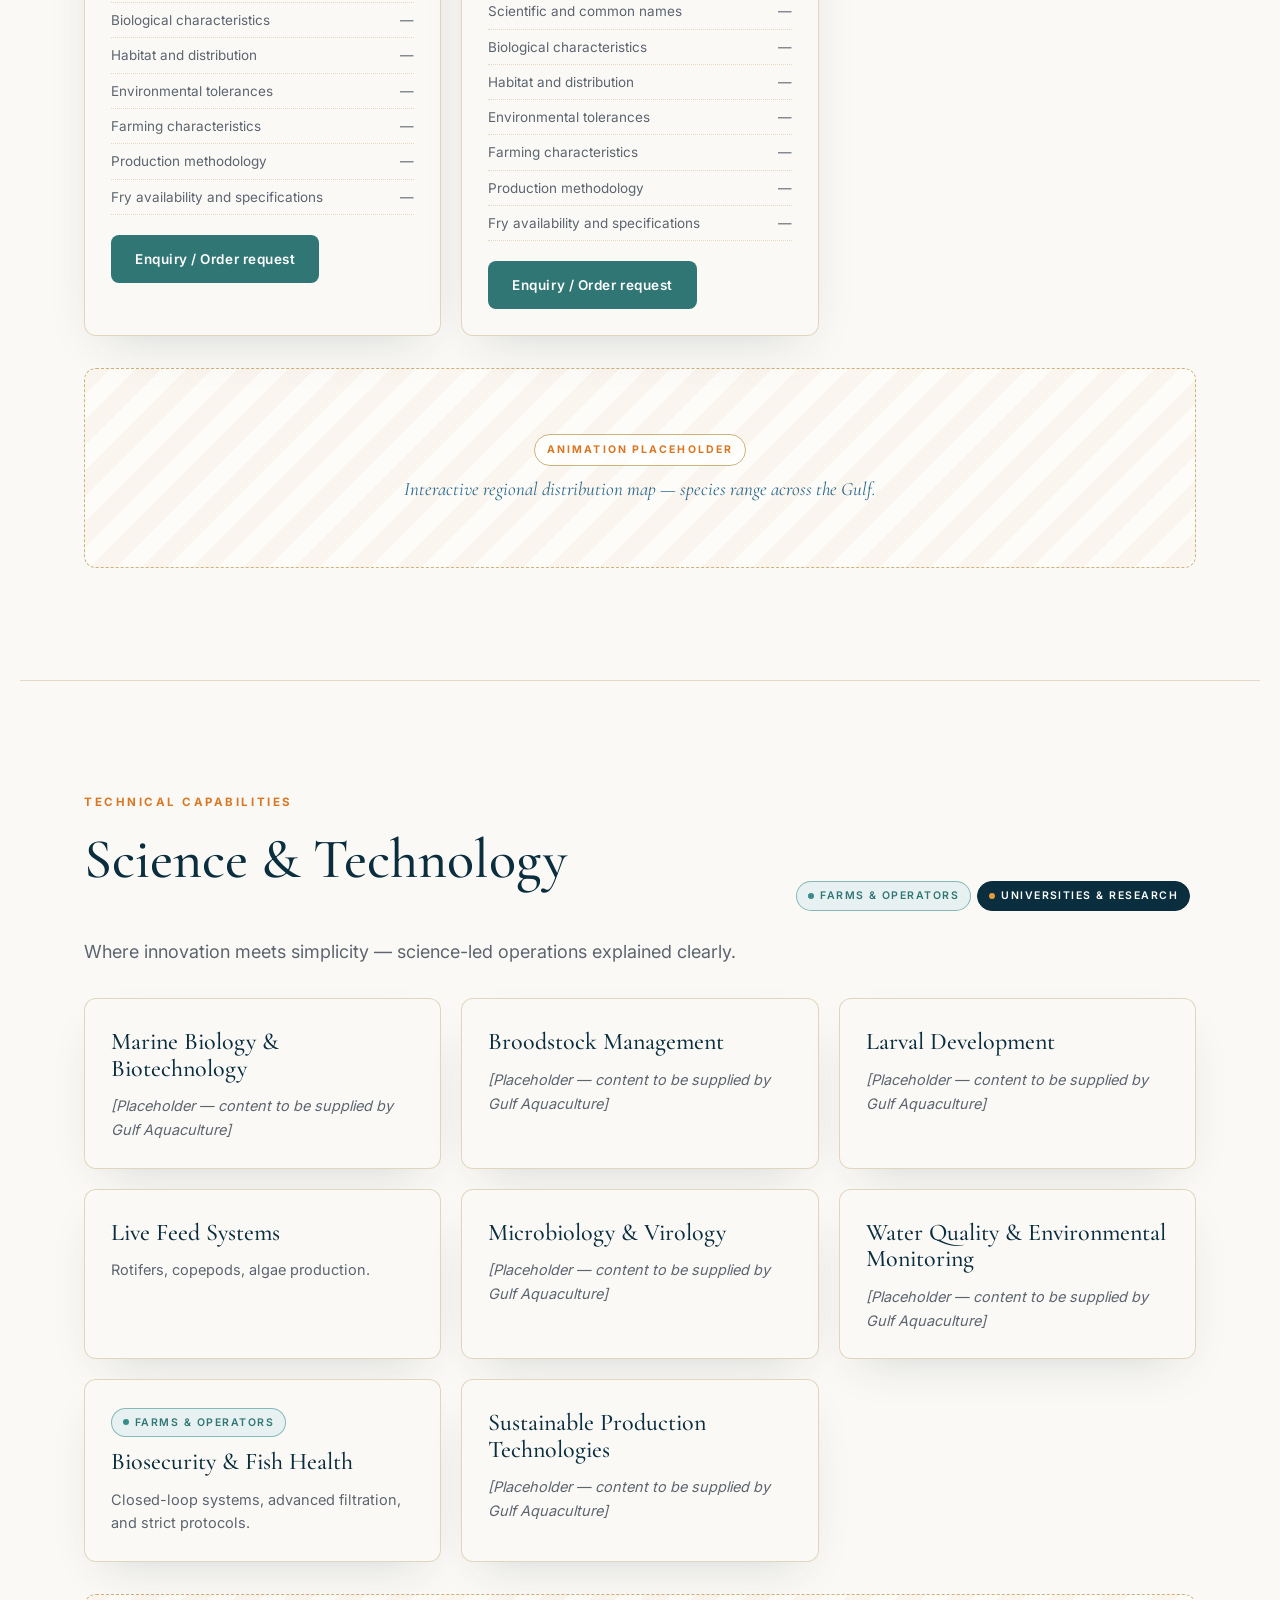
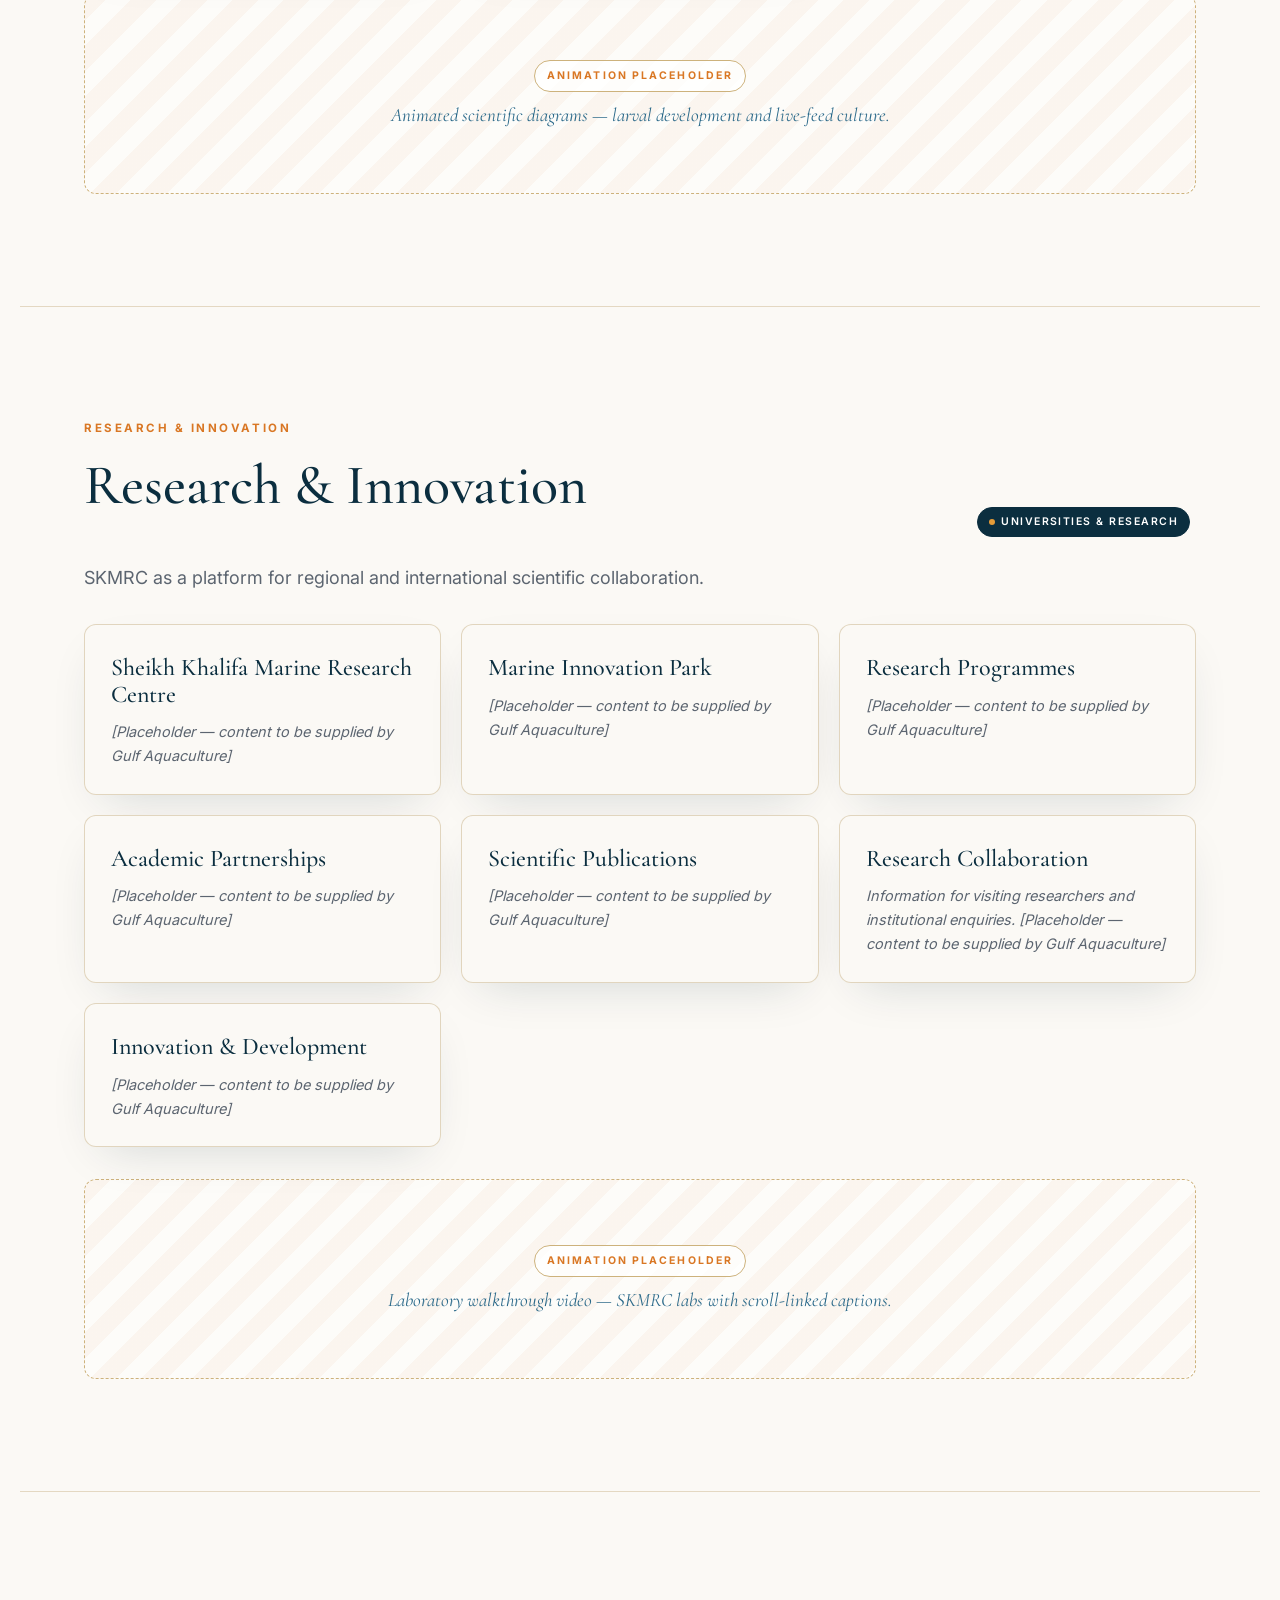
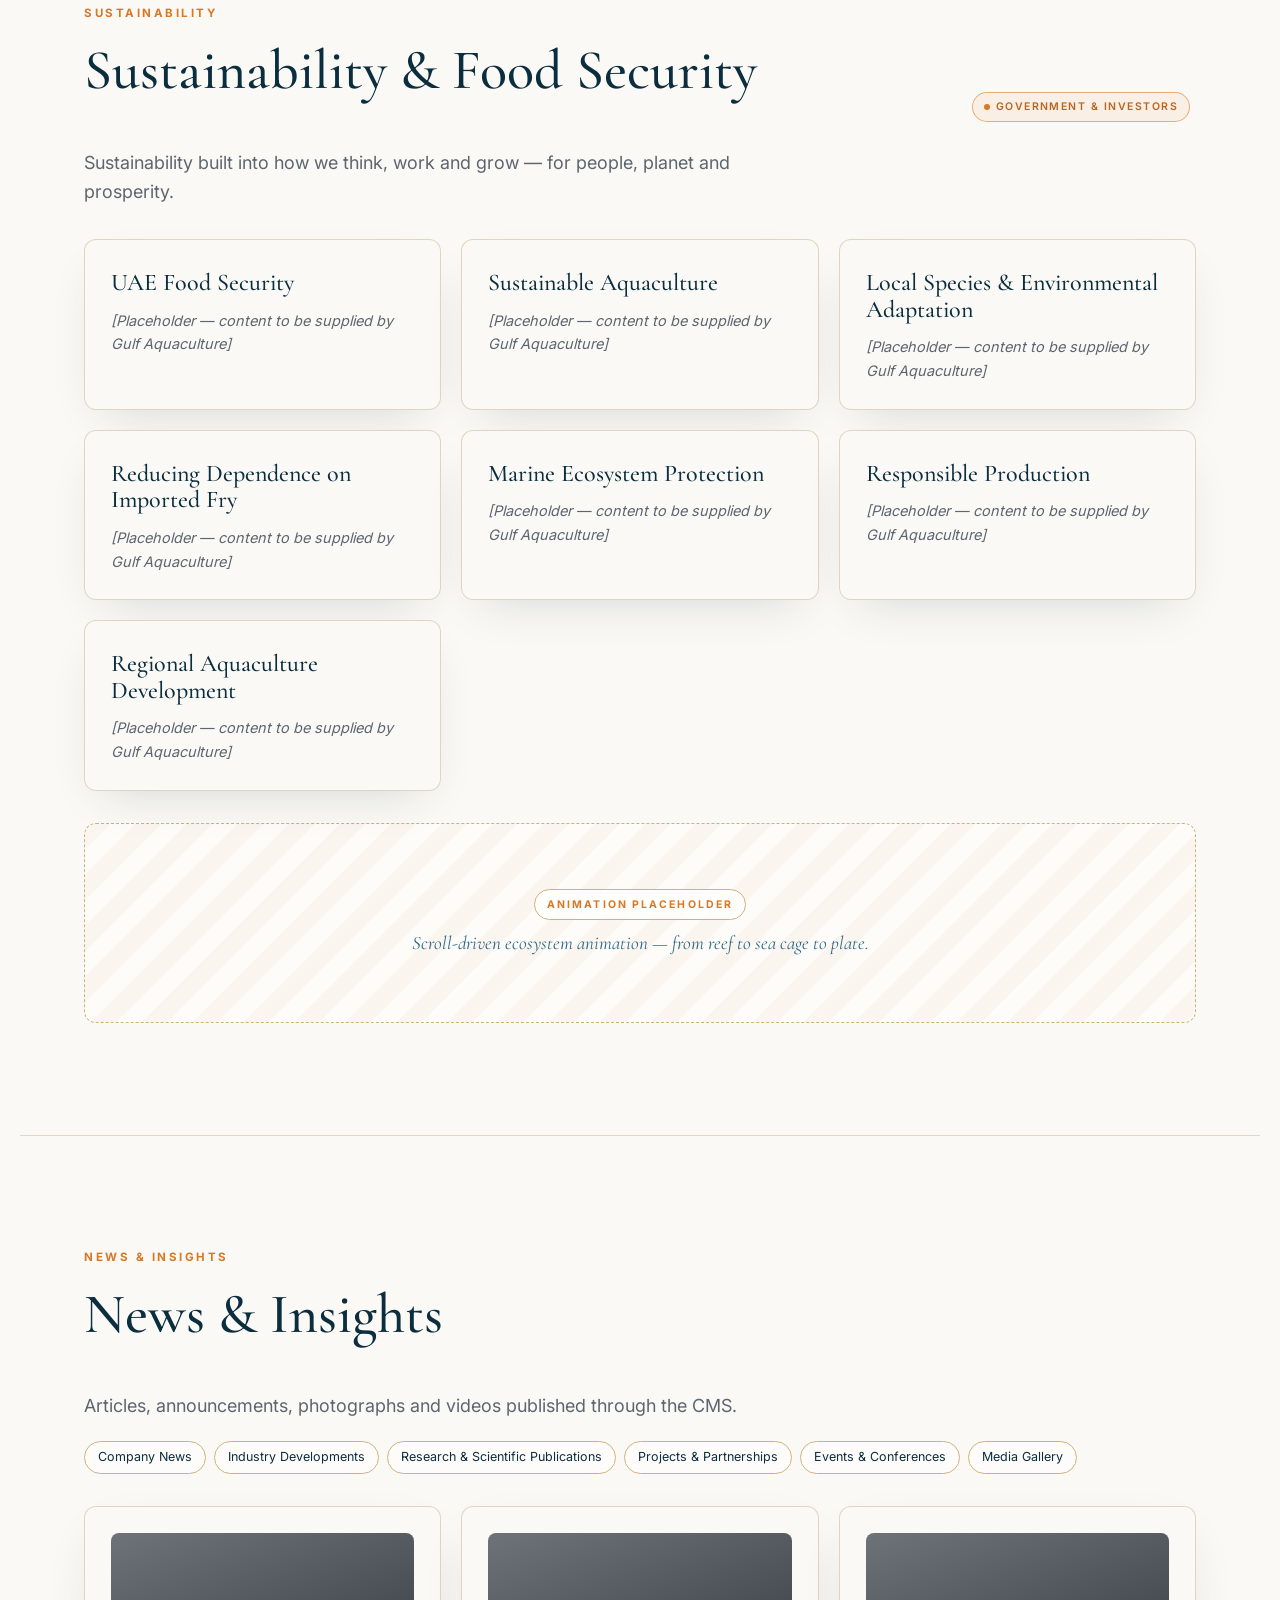
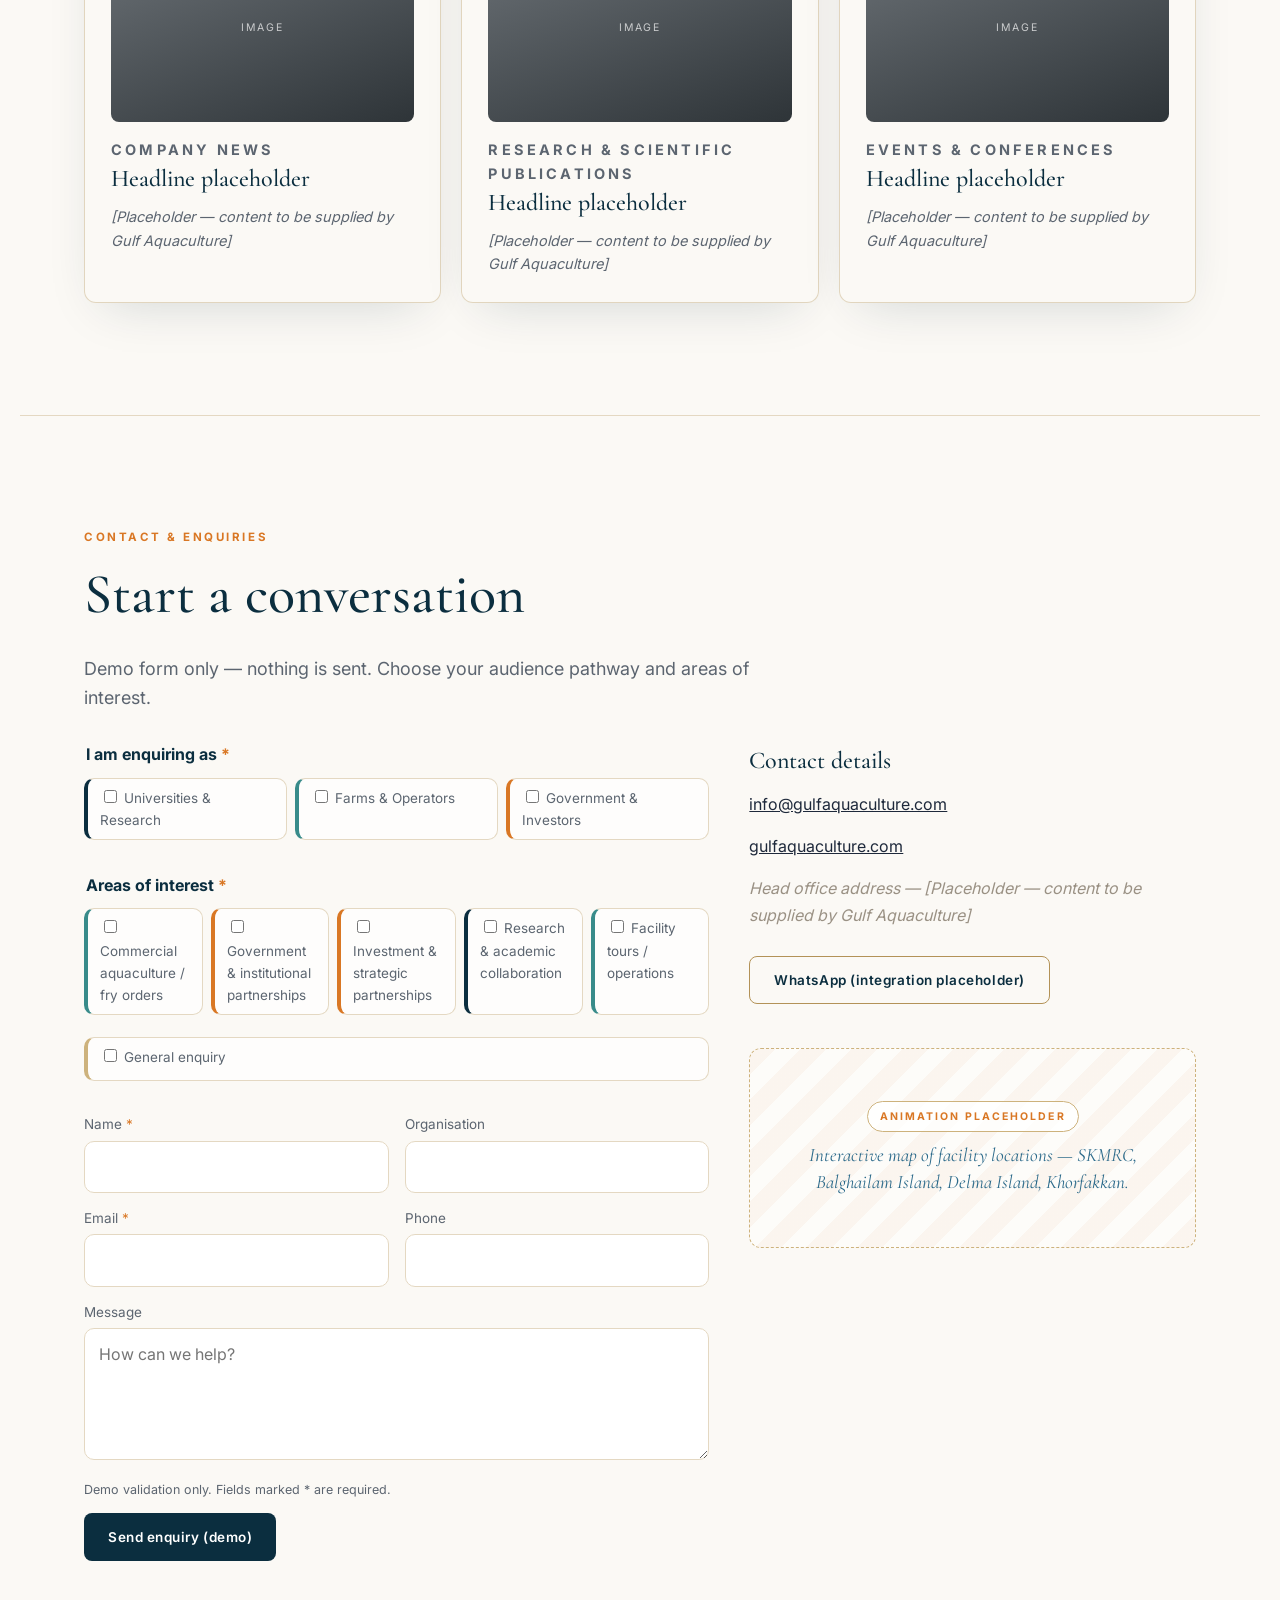
==== commit 2c155d25: "Restore cinematic facilities explorer" ====
--- a/index.html
+++ b/index.html
@@ -3,7 +3,6 @@
 <head>
 <meta charset="utf-8">
 <meta name="viewport" content="width=device-width,initial-scale=1,viewport-fit=cover">
-<link rel="icon" href="data:image/svg+xml,%3Csvg xmlns=%27http://www.w3.org/2000/svg%27 viewBox=%270 0 32 32%27%3E%3Ccircle cx=%2716%27 cy=%2716%27 r=%2714%27 fill=%27%230b2e3f%27/%3E%3Cpath d=%27M16 5l3 8 8 3-8 3-3 8-3-8-8-3 8-3z%27 fill=%27%23B39257%27/%3E%3C/svg%3E">
 <meta name="theme-color" content="#0b2e3f">
 <title>Gulf Aquaculture — Transforming Aquaculture in the Middle East (Demo)</title>
 <meta name="description" content="Gulf Aquaculture: sustainable marine aquaculture in the Arabian Gulf — hatchery, nursery, sea cages and research. Website concept demo.">
@@ -25,10 +24,7 @@
 <footer class="site-footer" id="footer"></footer>
 <script src="js/content.js"></script>
 <script src="js/main.js"></script>
-<script src="vendor/three-0.160.0.min.js"></script>
 <script src="js/facilities-data.js"></script>
-<script src="js/facilities-3d-data.js"></script>
-<script src="js/facilities-3d.js"></script>
 <script src="js/facilities.js"></script>
 <script src="js/cinematic.js"></script>
 </body>
--- a/css/facilities.css
+++ b/css/facilities.css
@@ -54,34 +54,52 @@
 .ga-marker-hit{fill:transparent;stroke:none;pointer-events:all;cursor:pointer;touch-action:manipulation}.ga-marker-hit:focus{outline:none}
 
 .ga-sea-video{z-index:0}.ga-scene-poster{z-index:0}.ga-hotspots{z-index:3}.ga-media>img.ga-scene-poster{pointer-events:none}
-/* v2 — local real-time 3D, minimal spatial navigation */
-.ga-facilities-v2 .ga-scene-stack{background:radial-gradient(ellipse at 50% 30%,#143947,#071820 75%)}
-.ga-3d-mount{position:absolute;inset:0;overflow:hidden}
-.ga-3d-canvas{display:block;width:100%;height:100%;outline:none;touch-action:none;cursor:grab}
-.ga-3d-canvas:active{cursor:grabbing}
-.ga-facilities-v2 .ga-footnote{bottom:44px;max-width:calc(100% - 24px)}
-.ga-placeholder-note{position:absolute;left:12px;bottom:39px;z-index:6;padding:5px 8px;background:rgba(7,24,32,.68);border:1px solid rgba(229,155,56,.38);border-radius:3px;color:#edc88d;font-size:8px;letter-spacing:.12em;text-transform:uppercase;pointer-events:none}
-.ga-placeholder-note[hidden]{display:none}
-.ga-3d-help{position:absolute;right:12px;bottom:13px;z-index:6;color:rgba(255,255,255,.6);font-size:8px;letter-spacing:.08em;pointer-events:none}
-.ga-facilities-v2 .ga-footnote{bottom:13px;max-width:60%;white-space:nowrap;overflow:hidden;text-overflow:ellipsis}
-.ga-accessible-targets{position:absolute;z-index:7;left:10px;right:10px;bottom:48px;display:flex;justify-content:center;gap:5px;pointer-events:none}
-.ga-building-control,.ga-zone-control{pointer-events:auto;min-height:30px;padding:5px 10px;border:1px solid rgba(179,146,87,.48);border-radius:99px;background:rgba(7,24,32,.7);backdrop-filter:blur(7px);color:#fff;font:500 9px Inter,sans-serif;letter-spacing:.04em;cursor:pointer;touch-action:manipulation;transition:background .2s,border .2s,opacity .2s}
-.ga-building-control:hover,.ga-building-control:focus-visible,.ga-zone-control:hover,.ga-zone-control:focus-visible,.ga-zone-control[aria-pressed=true]{background:rgba(179,146,87,.9);border-color:#f2cb87;color:#071820;outline:2px solid #fff;outline-offset:2px}
-.ga-accessible-targets .ga-building-control[data-3d-target="utility"],.ga-accessible-targets .ga-building-control[data-3d-target="support"],.ga-accessible-targets .ga-building-control[data-3d-target="services"],.ga-accessible-targets .ga-building-control[data-3d-target="pods"]{display:none}
-.ga-loading{position:absolute;z-index:9;inset:0;display:flex;align-items:center;justify-content:center;gap:10px;background:#071820;color:#d8bd8a;font-size:11px;letter-spacing:.12em;text-transform:uppercase;transition:opacity .35s}
-.ga-loading[hidden]{display:none}.ga-loading span{width:16px;height:16px;border:1px solid #b39257;border-top-color:transparent;border-radius:50%;animation:ga-spin 1s linear infinite}
-.ga-static-fallback{position:absolute;inset:0;display:grid;place-items:center;background:#071820;padding:14px}.ga-static-fallback svg{width:100%;height:100%;max-height:100%;object-fit:contain}
-.ga-facilities-v2 .ga-float-label{z-index:8;transition:opacity .18s}
-@keyframes ga-spin{to{transform:rotate(360deg)}}
-@media(max-width:600px){
- .ga-facilities-v2 .ga-accessible-targets{bottom:49px;flex-wrap:wrap;gap:4px;max-height:70px;overflow:hidden}
- .ga-building-control,.ga-zone-control{min-height:28px;padding:4px 8px;font-size:8px}
- .ga-facilities-v2 .ga-footnote{font-size:6px;max-width:63%;bottom:12px}
- .ga-3d-help{font-size:6px;right:8px}.ga-placeholder-note{bottom:91px;font-size:7px;left:8px}
- .ga-facilities-v2 .ga-topline{min-height:46px}
-}
-@media(prefers-reduced-motion:reduce){.ga-loading span{animation:none}.ga-building-control,.ga-zone-control{transition:none}}
+/* v3 — restore the approved real-render cinematic language */
+.ga-master-scene .ga-scene-poster{object-fit:cover;animation:ga-master-arrive 10s cubic-bezier(.2,.65,.25,1) both}
+.ga-master-sea{position:absolute;right:-3%;bottom:-8%;width:44%;height:55%;object-fit:cover;opacity:.24;mix-blend-mode:screen;filter:blur(1px);pointer-events:none;mask-image:radial-gradient(ellipse,#000 10%,transparent 70%);animation:ga-sea-reveal 5s ease both}
+.ga-master-reveal{position:absolute;inset:0;pointer-events:none;background:radial-gradient(circle at 78% 68%,rgba(56,139,138,.14),transparent 42%);animation:ga-sea-reveal 5s ease both}
+.ga-interior{background:#071820;padding:0;overflow:hidden}
+.ga-cinematic-interior{position:absolute;inset:0;display:block;width:100%;height:100%}
+.ga-interior-visual{position:absolute;inset:0;overflow:hidden;background:#071820}
+.ga-interior-poster,.ga-interior-video{position:absolute;inset:0;width:100%;height:100%;object-fit:cover;pointer-events:none}
+.ga-interior-poster{animation:ga-interior-drift 20s ease-in-out infinite alternate}
+.ga-interior-video{z-index:1}
+.ga-interior-liquid{position:absolute;inset:0;z-index:2;pointer-events:none;background:linear-gradient(115deg,rgba(7,24,32,.58),transparent 40%,rgba(179,146,87,.08)),radial-gradient(ellipse at center,transparent 40%,rgba(7,24,32,.55));animation:ga-liquid-breathe 8s ease-in-out infinite alternate}
+.ga-room-pins{z-index:4;pointer-events:none}
+.ga-room-hit{pointer-events:all;cursor:pointer;fill:rgba(229,155,56,.001);stroke:rgba(229,155,56,0);stroke-width:3;vector-effect:non-scaling-stroke;touch-action:manipulation;outline:none;transition:fill .25s,stroke .25s}
+.ga-room-hit:hover,.ga-room-hit:focus-visible{fill:rgba(229,155,56,.12);stroke:#e5b35d}
+.ga-room-hit.is-selected{fill:rgba(229,155,56,.19);stroke:#f1bd70;filter:drop-shadow(0 0 8px rgba(229,155,56,.7))}
+.ga-room-marker{pointer-events:none}
+.ga-interior .ga-float-label{z-index:7;left:50%;top:14px;transform:translateX(-50%);background:rgba(7,24,32,.9);font-size:12px;letter-spacing:.06em}
+@keyframes ga-master-arrive{from{transform:scale(1.13);filter:blur(5px)}to{transform:scale(1.02);filter:blur(0)}}
+@keyframes ga-sea-reveal{from{opacity:0;transform:scale(1.1)}to{opacity:.24;transform:scale(1)}}
+@keyframes ga-interior-drift{from{transform:scale(1.03) translateX(-.5%)}to{transform:scale(1.1) translateX(.5%)}}
+@keyframes ga-liquid-breathe{from{opacity:.75}to{opacity:1}}
+@media(max-width:600px){.ga-master-sea{width:65%;height:40%;right:-10%;bottom:3%;opacity:.2}.ga-interior .ga-float-label{font-size:11px}.ga-room-hit{stroke-width:4}}
+@media(prefers-reduced-motion:reduce){.ga-master-scene .ga-scene-poster,.ga-master-sea,.ga-master-reveal,.ga-interior-poster,.ga-interior-liquid{animation:none!important}}
 
-.ga-3d-mount{z-index:1;pointer-events:auto}.ga-facilities-v2 .ga-scene-stack{pointer-events:none}.ga-facilities-v2 .ga-accessible-targets{pointer-events:none}.ga-facilities-v2 .ga-accessible-targets button{pointer-events:auto}
+.ga-room-pins{transform:none!important;z-index:4}.ga-cinematic-interior .ga-interior-visual{transform:translateZ(0)}
 
-.ga-is-static .ga-3d-help{display:none}.ga-is-static .ga-placeholder-note{bottom:39px}
+.ga-room-marker .ga-dot-ring{r:12}.ga-room-marker .ga-pulse{r:25}.ga-room-hit{r:43}
+
+.ga-room-pins{position:absolute;inset:0;z-index:4;pointer-events:none}
+.ga-room-hit{position:absolute;width:58px;height:58px;padding:0;border:0;border-radius:50%;background:transparent;transform:translate(-50%,-50%);pointer-events:auto;cursor:pointer;touch-action:manipulation;outline:none;color:#fff;display:grid;place-items:center}
+.ga-room-hit .ga-pulse,.ga-room-hit .ga-dot-ring,.ga-room-hit .ga-dot{position:absolute;left:50%;top:50%;border-radius:50%;transform:translate(-50%,-50%);pointer-events:none}
+.ga-room-hit .ga-pulse{width:52px;height:52px;border:1px solid rgba(229,179,93,.55);animation:ga-pin-pulse 2.4s ease-out infinite}
+.ga-room-hit .ga-dot-ring{width:24px;height:24px;border:2px solid #e5b35d;background:rgba(7,24,32,.42);box-shadow:0 0 12px rgba(229,179,93,.45)}
+.ga-room-hit .ga-dot{width:7px;height:7px;background:#f8d491;box-shadow:0 0 8px #e5b35d}
+.ga-room-hit:hover .ga-dot-ring,.ga-room-hit:focus-visible .ga-dot-ring,.ga-room-hit.is-selected .ga-dot-ring{background:#e5b35d;border-color:#fff;box-shadow:0 0 20px rgba(229,179,93,.9)}
+.ga-room-hit.is-selected .ga-dot{background:#071820}
+.ga-room-name{position:absolute;top:52px;left:50%;transform:translateX(-50%);white-space:nowrap;background:rgba(7,24,32,.9);border:1px solid rgba(229,179,93,.38);border-radius:3px;padding:4px 7px;color:#fff;font:500 10px/1.2 var(--ga-font,system-ui);letter-spacing:.03em;opacity:0;transition:opacity .2s;pointer-events:none}
+.ga-room-hit:hover .ga-room-name,.ga-room-hit:focus-visible .ga-room-name,.ga-room-hit.is-selected .ga-room-name{opacity:1}
+@keyframes ga-pin-pulse{0%{width:24px;height:24px;opacity:1}100%{width:64px;height:64px;opacity:0}}
+@media(max-width:600px){.ga-room-hit{width:48px;height:48px}.ga-room-hit .ga-dot-ring{width:22px;height:22px}.ga-room-name{font-size:9px;top:45px}}
+
+.ga-master-scene{transform:none!important;filter:none!important}
+.ga-master-scene.is-entering{opacity:.35}
+.ga-master-scene .ga-media{transform:none!important}
+.ga-interior{transform:none!important;filter:none!important}
+
+.ga-master-scene .ga-media{background:radial-gradient(ellipse at center,#183b43 0,#071820 72%)}
+.ga-master-scene .ga-scene-poster{object-fit:contain;animation:ga-master-fade 1.6s ease both}
+@keyframes ga-master-fade{from{opacity:.25;filter:blur(5px)}to{opacity:1;filter:blur(0)}}
